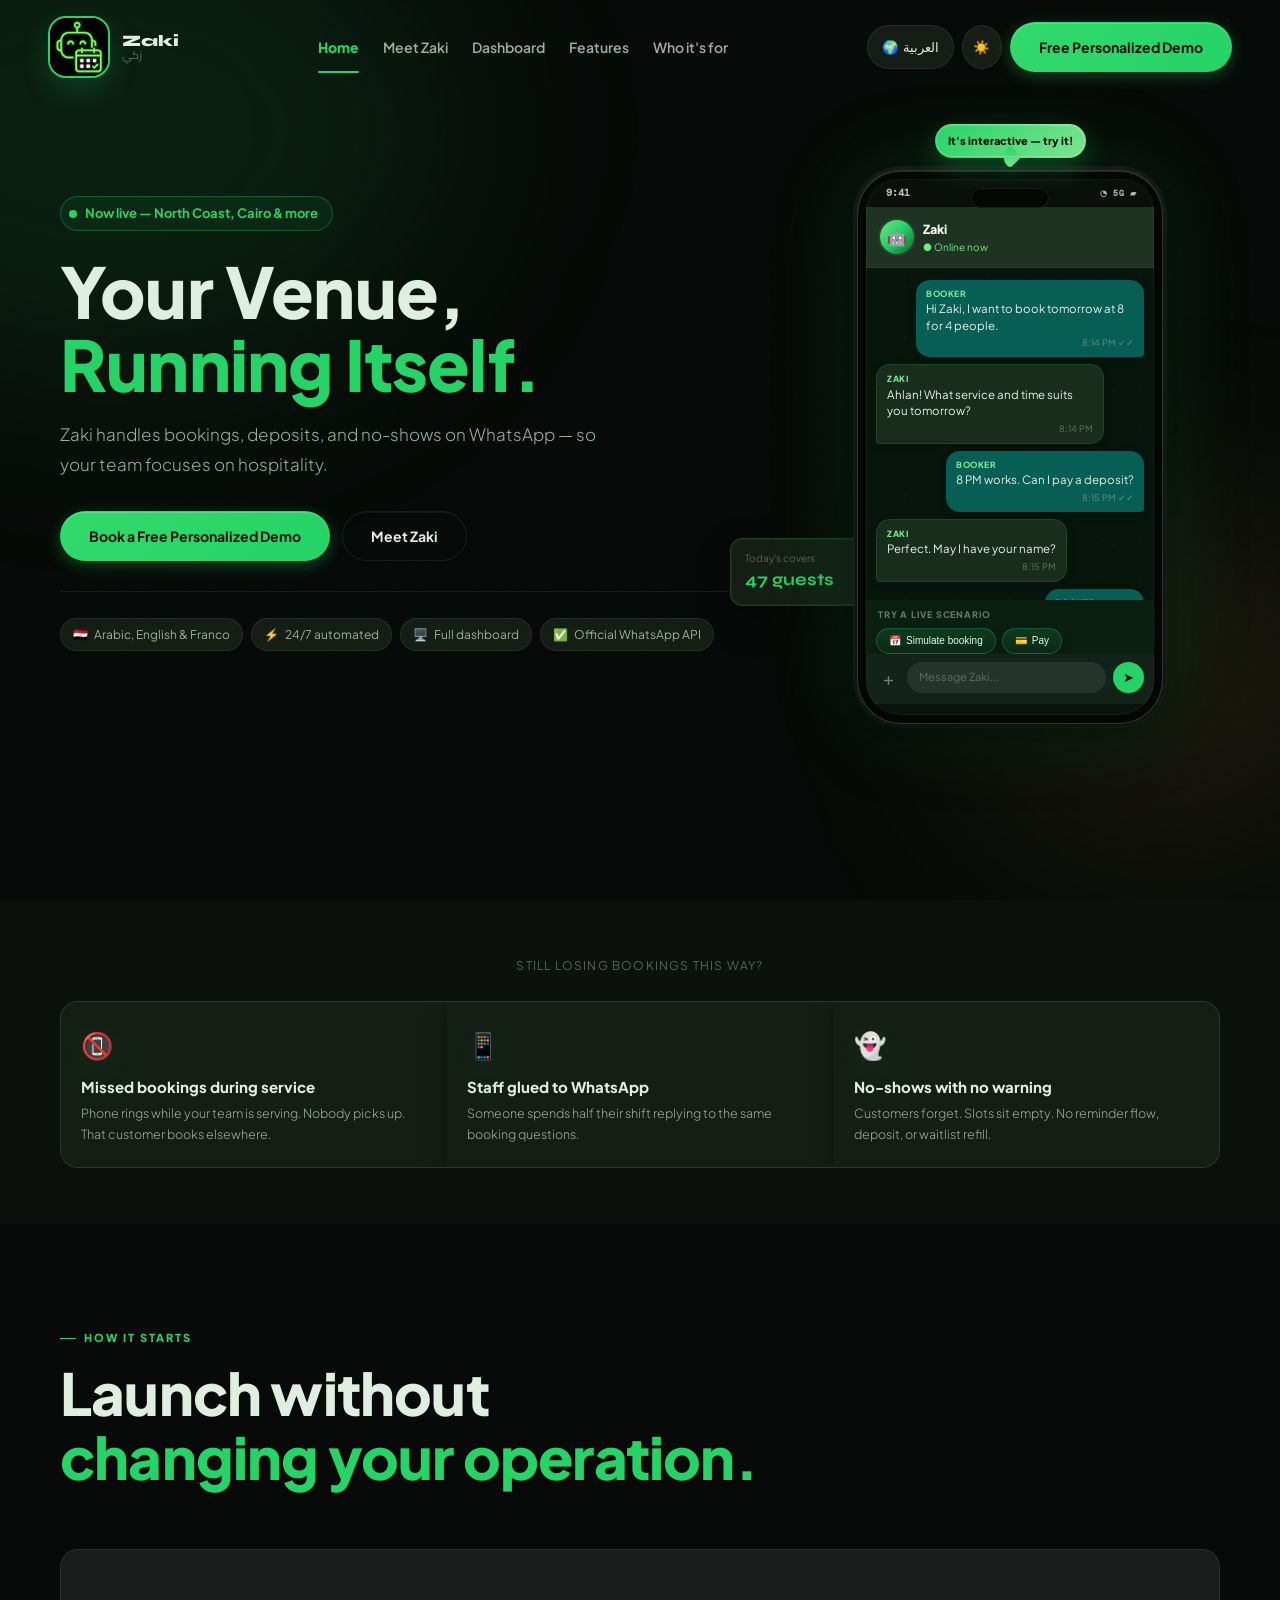
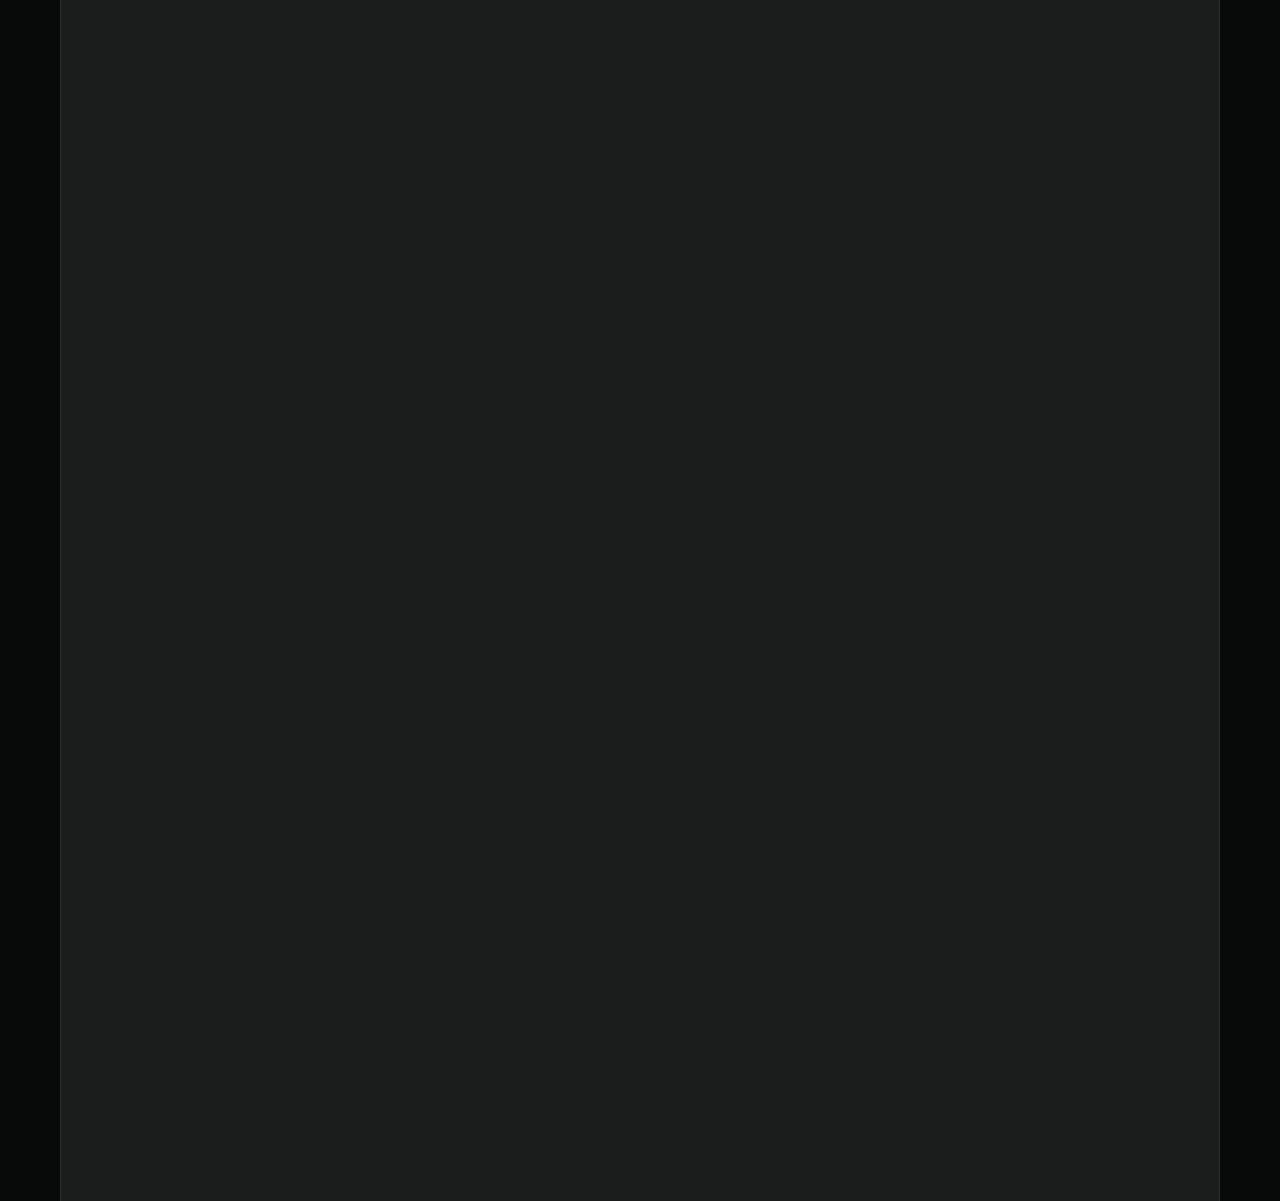
==== index.html @ bbc1b4ba "Rebrand the website to Zaki (zaki-solutions.com) Same page as the app repo's index.html: Zaki brandi" ====
<!DOCTYPE html>
<html lang="en" dir="ltr">
<head>
  <meta charset="UTF-8">
  <meta name="viewport" content="width=device-width, initial-scale=1.0">
  <title>Zaki</title>
  <meta name="description" content="Meet Zaki, the AI assistant that runs bookings, appointments, orders, payments, reminders, receipts, and business operations on WhatsApp with a full dashboard.">
  <link rel="preconnect" href="https://fonts.googleapis.com">
  <link rel="preconnect" href="https://fonts.gstatic.com" crossorigin>
  <link href="https://fonts.googleapis.com/css2?family=Syne:wght@600;700;800&family=Plus+Jakarta+Sans:wght@300;400;500;600;700&family=DM+Mono:wght@400;500&family=Cairo:wght@400;600;700;800&display=swap" rel="stylesheet">
  <style>
    :root{--bg:#070a08;--bg2:#0c110d;--bg3:#111a12;--su:#141e15;--su2:#1b2a1c;--g:#25d366;--gf:rgba(37,211,102,.08);--ggl:rgba(37,211,102,.18);--gold:#e8b84b;--goldf:rgba(232,184,75,.12);--t:#deeee0;--t2:#9baf9e;--t3:#526856;--b:rgba(37,211,102,.18);--b2:rgba(255,255,255,.08);--sh:0 4px 16px rgba(0,0,0,.18),0 20px 60px rgba(0,0,0,.44);--sh-sm:0 2px 8px rgba(0,0,0,.14),0 8px 24px rgba(0,0,0,.24);--sh-hover:0 8px 28px rgba(0,0,0,.24),0 32px 80px rgba(0,0,0,.52);--ease:.2s cubic-bezier(.25,.46,.45,.94);--spring:.25s cubic-bezier(.34,1.56,.64,1)}
    :root.light{--bg:#f5f8f5;--bg2:#edf3ee;--bg3:#e5ede6;--su:#fff;--su2:#f1f6f2;--g:#159447;--gf:rgba(21,148,71,.08);--ggl:rgba(21,148,71,.16);--gold:#bc8d18;--goldf:rgba(188,141,24,.1);--t:#0e1b10;--t2:#3d5641;--t3:#78927c;--b:rgba(21,148,71,.18);--b2:rgba(0,0,0,.08);--sh:0 4px 12px rgba(0,0,0,.06),0 16px 44px rgba(0,0,0,.1);--sh-sm:0 2px 6px rgba(0,0,0,.05),0 6px 16px rgba(0,0,0,.08);--sh-hover:0 8px 24px rgba(0,0,0,.1),0 24px 60px rgba(0,0,0,.14);--ease:.2s cubic-bezier(.25,.46,.45,.94);--spring:.25s cubic-bezier(.34,1.56,.64,1)}
    *{box-sizing:border-box;margin:0;padding:0}
    html{scroll-behavior:smooth}
    body{background:var(--bg);color:var(--t);font-family:"Plus Jakarta Sans",sans-serif;line-height:1.6;overflow-x:hidden;transition:background .25s,color .25s}
    body::after{content:"";position:fixed;inset:0;z-index:-1;pointer-events:none;opacity:.26;background-image:url("data:image/svg+xml,%3Csvg xmlns='http://www.w3.org/2000/svg' width='260' height='260'%3E%3Cfilter id='n'%3E%3CfeTurbulence type='fractalNoise' baseFrequency='.7' numOctaves='4' stitchTiles='stitch'/%3E%3C/filter%3E%3Crect width='100%25' height='100%25' filter='url(%23n)' opacity='.045'/%3E%3C/svg%3E")}
    body.ar{font-family:"Cairo",sans-serif}
    body.ar .syne,body.ar h1,body.ar h2,body.ar h3{font-family:"Cairo",sans-serif;letter-spacing:0}
    a{color:inherit}.syne{font-family:"Syne",sans-serif}.mono{font-family:"DM Mono",monospace}:focus-visible{outline:2px solid var(--g);outline-offset:3px}:focus:not(:focus-visible){outline:none}
    #nav{position:fixed;inset:0 0 auto 0;z-index:20;display:flex;align-items:center;justify-content:space-between;gap:20px;padding:16px 48px;transition:.25s}
    #nav.stuck{background:rgba(7,10,8,.93);border-bottom:1px solid var(--b2);backdrop-filter:blur(24px);box-shadow:0 2px 20px rgba(0,0,0,.3)}:root.light #nav.stuck{background:rgba(245,248,245,.96);box-shadow:0 2px 16px rgba(0,0,0,.07)}
    .logo{display:flex;align-items:center;gap:12px;text-decoration:none}.logo-box{width:62px;height:62px;border-radius:18px;border:2px solid var(--g);background:#06130a;display:grid;place-items:center;overflow:hidden;box-shadow:0 0 0 1px rgba(255,255,255,.08) inset,0 10px 28px rgba(37,211,102,.18)}:root.light .logo-box{background:#eaffef;box-shadow:0 0 0 1px rgba(255,255,255,.75) inset,0 8px 24px rgba(21,148,71,.16)}.mark{width:36px;height:36px;border-radius:10px;background:#06130a;border:2px solid var(--g);color:#fff;display:grid;place-items:center;font-size:20px;line-height:1;box-shadow:0 0 22px var(--ggl),inset 0 0 0 1px rgba(255,255,255,.08)}.brand{font-family:"Syne",sans-serif;font-weight:800;line-height:1.1}.brand span{color:var(--g)}.brand-ar{font:600 11px/1.2 "Cairo",sans-serif;color:var(--t3)}
    .navlinks{display:flex;gap:24px}.navlinks a{font-size:14px;font-weight:600;color:var(--t2);text-decoration:none;transition:color .18s;position:relative}.navlinks a::after{content:"";position:absolute;bottom:-4px;left:0;right:0;height:1.5px;border-radius:1px;background:var(--g);opacity:0;transition:opacity .18s}.navlinks a:hover{color:var(--g)}.navlinks a.active{color:var(--g);font-weight:700}.navlinks a.active::after{opacity:1}
    .nav-actions{display:flex;align-items:center;gap:8px}.icon-btn,.lang-btn{height:40px;border:1px solid var(--b2);background:var(--su);color:var(--t);cursor:pointer;font:600 13px inherit;transition:border-color .18s,color .18s,background .18s}.icon-btn{width:40px;border-radius:50%;display:grid;place-items:center}.lang-btn{border-radius:999px;padding:0 14px}.icon-btn:hover,.lang-btn:hover{border-color:var(--g);color:var(--g);background:var(--gf)}
    .btn{display:inline-flex;align-items:center;justify-content:center;gap:8px;min-height:44px;padding:0 22px;border-radius:999px;border:1px solid transparent;text-decoration:none;font-weight:700;font-size:14px;transition:filter .2s,transform .2s,box-shadow .2s,border-color .2s,color .2s,background .2s;cursor:pointer}.btn-g{background:linear-gradient(135deg,#32d96b,var(--g));color:#041006;box-shadow:0 2px 12px rgba(37,211,102,.2)}.btn-g:hover{filter:brightness(1.09);transform:translateY(-3px);box-shadow:0 14px 44px rgba(37,211,102,.44)}.btn-g:active{transform:translateY(0) scale(.98);box-shadow:0 2px 8px rgba(37,211,102,.16);filter:brightness(.97)}.btn-o{border-color:var(--b2);color:var(--t);background:transparent}.btn-o:hover{border-color:rgba(37,211,102,.45);color:var(--g);background:rgba(37,211,102,.07)}.btn-o:active{transform:translateY(0)}
    section,#problem{position:relative;padding:96px 48px}.inner{max-width:1160px;margin:0 auto}.tag{display:inline-flex;align-items:center;gap:8px;color:var(--g);font-size:11px;font-weight:900;letter-spacing:2px;text-transform:uppercase;margin-bottom:14px}.tag::before{content:"";width:16px;height:1px;background:var(--g)}body.ar .tag{flex-direction:row-reverse}.sec-title{font-family:"Syne",sans-serif;font-size:clamp(28px,4vw,52px);line-height:1.05;letter-spacing:-1.8px;font-weight:800;margin-bottom:12px}.sec-title span,.green{color:var(--g)}.sec-sub{max-width:590px;color:var(--t2);font-size:17px;font-weight:300;line-height:1.82}.sec-head{margin-bottom:60px}
    #hero{min-height:100vh;display:flex;align-items:center;padding-top:124px;overflow:hidden}.glow{position:absolute;border-radius:50%;filter:blur(105px);pointer-events:none}.g1{width:680px;height:500px;left:-230px;top:-120px;background:rgba(37,211,102,.11)}.g2{width:420px;height:380px;right:-100px;bottom:30px;background:rgba(232,184,75,.08)}
    .hero-grid{position:relative;z-index:1;display:grid;grid-template-columns:minmax(0,1fr) 420px;gap:68px;align-items:center}.badge{display:inline-flex;align-items:center;gap:8px;padding:6px 14px 6px 8px;border-radius:999px;border:1px solid rgba(37,211,102,.28);background:rgba(37,211,102,.07);color:var(--g);font-size:13px;font-weight:700;margin-bottom:24px;box-shadow:0 0 0 1px rgba(37,211,102,.05) inset}.dot{width:8px;height:8px;border-radius:50%;background:var(--g);animation:pulse 2s infinite}@keyframes pulse{50%{opacity:.4;transform:scale(.75)}}.hero-title{font-family:"Syne",sans-serif;font-size:clamp(42px,6vw,76px);font-weight:800;line-height:1.01;letter-spacing:-2.8px;margin-bottom:18px}.hero-copy{max-width:560px;color:var(--t2);font-size:17px;font-weight:300;line-height:1.78;margin-bottom:32px}.hero-ctas,.pills{display:flex;gap:12px;flex-wrap:wrap}.pills{margin-top:30px;padding-top:26px;border-top:1px solid var(--b2);gap:8px}.pill{display:inline-flex;align-items:center;gap:6px;border:1px solid var(--b2);background:var(--su);border-radius:999px;padding:6px 12px;color:var(--t2);font-size:12px;white-space:nowrap;transition:border-color .18s,color .18s}.pill:hover{border-color:rgba(37,211,102,.32);color:var(--t)}
    .phone-wrap{position:relative;display:flex;justify-content:center;width:fit-content;margin:0 auto}.phone{position:relative;z-index:2;width:306px;background:#050705;border:1px solid rgba(255,255,255,.18);border-radius:44px;box-shadow:var(--sh),0 0 0 3px #182019,0 0 0 4px rgba(255,255,255,.05),inset 0 1px 0 rgba(255,255,255,.12),0 0 90px rgba(37,211,102,.18);overflow:hidden;padding:8px}.phone::before{content:"";position:absolute;inset:8px;border-radius:36px;box-shadow:inset 0 0 0 1px rgba(255,255,255,.04);pointer-events:none;z-index:4}.phone-bar{height:28px;background:#0a0f0b;display:flex;align-items:center;justify-content:space-between;padding:0 18px 0 20px;color:rgba(255,255,255,.72);font:800 10px "DM Mono",monospace;border-radius:34px 34px 0 0}.phone-bar::before{content:"9:41"}.phone-bar::after{content:"◔ 5G ▰";font-size:8px;letter-spacing:.5px}.phone-pill{position:absolute;top:17px;left:50%;transform:translateX(-50%);width:78px;height:20px;border-radius:999px;background:#050705;box-shadow:inset 0 0 0 1px rgba(255,255,255,.08);z-index:5}.wa{min-height:508px;background:#07150d;display:flex;flex-direction:column;border-radius:0 0 34px 34px;overflow:hidden}.wa-head{background:#1f3323;padding:12px 14px;display:flex;gap:9px;align-items:center;border-bottom:1px solid rgba(255,255,255,.05)}.avatar{width:34px;height:34px;border-radius:50%;display:grid;place-items:center;background:linear-gradient(135deg,#76e189,var(--g) 45%,#116830);box-shadow:0 0 0 2px rgba(255,255,255,.06)}.wa-name{font-size:12.5px;font-weight:800;color:#f2fff4}.wa-status{font-size:10px;color:#75e68d}.wa-body{flex:1;padding:12px 10px;display:flex;flex-direction:column;gap:7px;background-color:#07150d;background-image:radial-gradient(circle at 20% 15%,rgba(37,211,102,.045) 0 1px,transparent 1px),radial-gradient(circle at 75% 35%,rgba(255,255,255,.03) 0 1px,transparent 1px);background-size:38px 38px,52px 52px}.msg{max-width:85%;padding:8px 10px;border-radius:14px;font-size:11.5px;line-height:1.45;color:#e8f1e9;opacity:0;animation:msg .35s ease forwards;box-shadow:0 2px 8px rgba(0,0,0,.12)}.msg:nth-child(1){animation-delay:.25s}.msg:nth-child(2){animation-delay:.85s}.msg:nth-child(3){animation-delay:1.4s}.msg:nth-child(4){animation-delay:2s}.msg:nth-child(5){animation-delay:2.65s}@keyframes msg{to{opacity:1;transform:translateY(0)}from{opacity:0;transform:translateY(6px)}}.in{align-self:flex-start;background:#1d2e20;border-bottom-left-radius:4px}.out{align-self:flex-end;background:#075e54;border-bottom-right-radius:4px}.zaki{align-self:flex-start;background:#182d1b;border:1px solid rgba(37,211,102,.16);border-bottom-left-radius:4px}.label{font-size:8.5px;color:#75e68d;font-weight:900;text-transform:uppercase;letter-spacing:.5px;margin-bottom:1px}.time{font-size:9px;color:rgba(255,255,255,.34);text-align:right;margin-top:2px}.mini-btns{display:flex;gap:5px;margin-top:6px}.mini-btn{font-size:9.5px;color:#8df2a0;border:1px solid rgba(37,211,102,.36);background:rgba(37,211,102,.13);padding:3px 8px;border-radius:99px}.wa-input{display:flex;gap:7px;align-items:flex-end;background:#122419;padding:8px 10px 11px}.wa-input::before{content:"+";width:24px;height:30px;display:grid;place-items:center;color:rgba(255,255,255,.42);font-size:18px}.field{flex:1;background:rgba(255,255,255,.075);border-radius:18px;padding:8px 12px;font-size:11px;color:rgba(255,255,255,.28)}.send{width:31px;height:31px;border-radius:50%;background:var(--g);color:#07120a;display:grid;place-items:center;font-size:13px}.float{position:absolute;left:-60px;bottom:118px;background:var(--su);border:1px solid var(--b);border-radius:12px;padding:11px 54px 11px 14px;box-shadow:var(--sh);opacity:0;animation:pop .35s 4.1s forwards;z-index:1;pointer-events:none;min-width:154px}.float small{display:block;color:var(--t3);font-size:10px}.float strong{font-family:"Syne",sans-serif;color:var(--g);font-size:17px;white-space:nowrap}@keyframes pop{to{opacity:1;transform:scale(1)}from{opacity:0;transform:scale(.75)}}
    #problem{background:var(--bg2);padding-top:84px;padding-bottom:84px}.eyebrow{text-align:center;margin-bottom:26px;color:var(--t3);font-size:12px;letter-spacing:1.2px;text-transform:uppercase}.grid-4,.grid-3{display:grid;gap:1px;background:var(--b2);border:1px solid var(--b2);border-radius:18px;overflow:hidden}.grid-4{grid-template-columns:repeat(4,1fr)}.grid-3{grid-template-columns:repeat(3,1fr)}.ico{font-size:26px;margin-bottom:12px}.tile h3,.card h3,.point h3{font-family:"Syne",sans-serif;font-size:15px;font-weight:800;line-height:1.25;margin-bottom:7px;letter-spacing:-.3px}.tile p,.card p,.point p{color:var(--t2);font-size:12.5px;line-height:1.65;font-weight:300}.tile{background:var(--su);padding:28px 22px;transition:background .2s,box-shadow .2s}.tile:hover{background:var(--su2);box-shadow:inset 0 0 0 1px rgba(37,211,102,.1)}
    .two{display:grid;grid-template-columns:1fr 1fr;gap:70px;align-items:center}.panel{background:var(--su);border:1px solid var(--b2);border-radius:20px;box-shadow:var(--sh);overflow:hidden}.panel-head{display:flex;align-items:center;gap:12px;padding:14px 18px;background:var(--su2);border-bottom:1px solid var(--b2)}.panel-body{padding:18px;display:flex;flex-direction:column;gap:9px}.feature-row,.point{display:flex;align-items:flex-start;gap:12px}.feature-row{padding:12px 13px;background:var(--bg2);border:1px solid var(--b2);border-radius:10px;transition:background var(--ease),border-color var(--ease),box-shadow var(--ease)}.feature-row:hover{background:var(--bg3);border-color:rgba(37,211,102,.28);box-shadow:inset 3px 0 0 var(--g)}.feature-row strong{display:block;font-size:13px}.feature-row span{display:block;color:var(--t2);font-size:11.5px;line-height:1.5}.points{display:flex;flex-direction:column;gap:14px;margin-top:28px}.point-icon{width:38px;height:38px;border-radius:10px;background:var(--gf);border:1px solid var(--b);display:grid;place-items:center;flex:0 0 auto;transition:transform var(--spring),box-shadow var(--ease)}
    #operator,#features,#for,#cta{background:var(--bg2)}.op-layout,.dash-layout,.roi-layout{display:grid;grid-template-columns:1fr 1fr;gap:64px;align-items:start}.terminal{background:#040705;border:1px solid var(--b);border-radius:16px;overflow:hidden;box-shadow:var(--sh);font-family:"DM Mono",monospace}.term-bar{display:flex;gap:7px;align-items:center;padding:11px 14px;background:#0a110b;border-bottom:1px solid rgba(37,211,102,.12)}.td{width:9px;height:9px;border-radius:50%}.r{background:#ff5f56}.y{background:#ffbd2e}.gr{background:#27c93f}.term-title{font-size:10px;color:rgba(37,211,102,.48)}.term-body{padding:18px;display:flex;flex-direction:column;gap:11px}.prompt{font-size:10px;color:rgba(37,211,102,.45);margin-bottom:3px}.cmd{font-size:12px;color:var(--g);margin-bottom:5px}.cmd::before{content:"> ";opacity:.6}.outbox{background:rgba(37,211,102,.045);border-left:2px solid rgba(37,211,102,.28);border-radius:6px;padding:8px 11px;color:rgba(222,238,224,.72);font-size:11px;line-height:1.75}.gold{color:var(--gold)}
    .cards{display:grid;gap:12px}.card{background:var(--su);border:1px solid var(--b2);border-radius:14px;padding:22px;position:relative;overflow:hidden;transition:transform var(--ease),border-color var(--ease),box-shadow var(--ease)}.card:hover{transform:translateY(-5px);border-color:rgba(37,211,102,.34);box-shadow:0 6px 20px rgba(0,0,0,.18),0 24px 64px rgba(0,0,0,.32),0 0 0 1px rgba(37,211,102,.08)}.card .ico{font-size:23px}.tabs{display:flex;gap:4px;width:fit-content;padding:4px;margin-bottom:36px;background:var(--su);border:1px solid var(--b2);border-radius:999px}.tab{border:0;background:transparent;color:var(--t2);font:700 13px inherit;border-radius:999px;padding:9px 18px;cursor:pointer}.tab.active{background:var(--g);color:#061006;box-shadow:0 2px 12px rgba(37,211,102,.3)}.tab-panel{display:none}.tab-panel.active{display:block}.feature-grid{display:grid;grid-template-columns:repeat(3,1fr);gap:12px}
    .dash-preview{background:var(--su);border:1px solid var(--b2);border-radius:20px;box-shadow:var(--sh),0 0 0 1px rgba(37,211,102,.05);overflow:hidden}.dash-top{display:flex;align-items:center;justify-content:space-between;gap:14px;background:var(--su2);padding:14px 18px;border-bottom:1px solid var(--b2)}.dash-logo{font-family:"Syne",sans-serif;font-weight:800;color:var(--g);font-size:13px}.venue{font-size:12px;color:var(--t3)}.role{padding:3px 10px;border-radius:999px;background:var(--gf);border:1px solid var(--b);font-size:10px;color:var(--g);font-weight:800}.stats{display:grid;grid-template-columns:1fr 1fr;gap:1px;background:var(--b2)}.stat,.booking,.dash-foot{background:var(--su);padding:16px}.stat small{color:var(--t3);font-size:10px;font-weight:800;letter-spacing:.6px}.stat strong{display:block;font-family:"Syne",sans-serif;font-size:24px;line-height:1.2}.booking{display:flex;align-items:center;gap:10px;border-top:1px solid var(--b2);font-size:11px;color:var(--t2)}.time-cell{font-family:"DM Mono",monospace;color:var(--g);min-width:46px}.booking strong{color:var(--t);flex:1}.status{font-size:9.5px;font-weight:800;border-radius:999px;padding:2px 7px;color:var(--g);background:rgba(37,211,102,.12)}.dash-foot{display:flex;gap:8px;flex-wrap:wrap;border-top:1px solid var(--b2)}.dash-chip{padding:4px 10px;border-radius:999px;background:var(--bg2);border:1px solid var(--b2);font-size:10.5px;color:var(--t3)}
    .roi-card{background:var(--su);border:1px solid var(--b);border-radius:20px;overflow:hidden;box-shadow:0 0 80px rgba(37,211,102,.1),var(--sh-sm)}.roi-head{padding:24px 26px 18px;background:linear-gradient(135deg,var(--gf),rgba(232,184,75,.06));border-bottom:1px solid var(--b)}.roi-head small{display:block;color:var(--g);font-size:10px;font-weight:800;letter-spacing:1.4px;text-transform:uppercase}.roi-head h3{font-family:"Syne",sans-serif;font-size:22px}.roi-body{padding:20px 26px;display:flex;flex-direction:column;gap:10px}.roi-row{display:flex;align-items:center;gap:12px;background:var(--bg2);border:1px solid var(--b2);border-radius:10px;padding:11px 14px;transition:background var(--ease),border-color var(--ease),box-shadow var(--ease)}.roi-row:hover{background:var(--bg3);border-color:rgba(37,211,102,.28);box-shadow:inset 3px 0 0 var(--g)}.roi-row span:nth-child(2){flex:1;color:var(--t2);font-size:12.5px}.metric{font-family:"Syne",sans-serif;font-size:12px;font-weight:800;color:var(--g);background:rgba(37,211,102,.12);border-radius:999px;padding:3px 10px}.roi-foot{border-top:1px solid var(--b2);padding:18px 26px;font-family:"Syne",sans-serif;font-weight:800;font-size:18px;line-height:1.35}.steps{display:grid;grid-template-columns:repeat(3,1fr);gap:1px;background:var(--b2);border:1px solid var(--b2);border-radius:18px;overflow:hidden}.step{position:relative;background:var(--su);padding:38px 32px;transition:background var(--ease)}.step:hover{background:var(--su2)}.step small{font-family:"DM Mono",monospace;color:var(--g);font-size:13px;font-weight:700;letter-spacing:.5px}.step-icon{width:52px;height:52px;border-radius:14px;background:var(--gf);border:1px solid var(--b);display:grid;place-items:center;font-size:24px;margin:18px 0;box-shadow:0 0 0 1px rgba(37,211,102,.07),0 4px 18px rgba(37,211,102,.11);transition:transform var(--spring)}.step h3{font-family:"Syne",sans-serif;margin-bottom:8px}.step p{color:var(--t2);font-size:13px}.cta-box{max-width:660px;margin:auto;text-align:center;background:var(--su);border:1px solid rgba(37,211,102,.22);border-radius:24px;padding:60px 48px;position:relative;overflow:hidden;box-shadow:0 0 100px rgba(37,211,102,.09),var(--sh-sm)}.cta-box::before{content:"";position:absolute;top:0;left:25%;right:25%;height:1px;background:linear-gradient(90deg,transparent,var(--g),transparent)}.cta-box::after{content:"";position:absolute;inset:0;background:radial-gradient(circle at 50% 0,rgba(37,211,102,.06),transparent 65%);pointer-events:none}.cta-box h2{font-family:"Syne",sans-serif;font-size:clamp(28px,4vw,40px);line-height:1.08;margin-bottom:12px}.cta-box p{color:var(--t2);margin-bottom:26px}.note{margin-top:18px;font-size:12px;color:var(--t3)}.note a{color:var(--g);text-decoration:none}
    #privacy{padding-top:70px;padding-bottom:70px}.privacy{max-width:760px;margin:auto}.privacy h2{font-family:"Syne",sans-serif;font-size:24px;margin-bottom:16px}.privacy h3{font-family:"Syne",sans-serif;font-size:14px;margin:20px 0 6px}.privacy p{font-size:13px;color:var(--t2);line-height:1.8;margin-bottom:8px}footer{background:var(--bg2);border-top:1px solid var(--b2);padding:40px 48px}.foot{max-width:1160px;margin:auto;display:flex;justify-content:space-between;align-items:center;gap:20px;flex-wrap:wrap}.foot-brand{font-family:"Syne",sans-serif;font-weight:800}.foot-brand span{color:var(--g)}.copy{font-size:12px;color:var(--t3)}.foot-links{display:flex;gap:18px;flex-wrap:wrap}.foot-links a{font-size:13px;color:var(--t3);text-decoration:none}.foot-links a:hover{color:var(--g)}.foot-links a.ig:hover{color:#e1306c}
    .reveal{opacity:0;transform:translateY(20px);transition:opacity .7s cubic-bezier(.22,1,.36,1),transform .7s cubic-bezier(.22,1,.36,1)}.reveal.visible{opacity:1;transform:translateY(0)}
    @media(max-width:1024px){.hero-grid,.two,.op-layout,.dash-layout,.roi-layout{grid-template-columns:1fr}.hero-grid{gap:42px}.phone-wrap{display:flex;justify-content:center;order:2}.phone{width:min(300px,calc(100vw - 48px))}.float{display:none}.grid-4{grid-template-columns:1fr 1fr}.feature-grid{grid-template-columns:1fr 1fr}.navlinks{display:none}}
    @media(max-width:760px){#nav{padding:12px 18px}.brand{font-size:14px}.nav-actions .btn{display:none}section,#problem,#hero,#cta,#privacy,footer{padding-left:20px;padding-right:20px}.hero-title{letter-spacing:-1.4px}.sec-title{letter-spacing:-1px}.grid-4,.grid-3,.feature-grid,.steps{grid-template-columns:1fr}.tabs{width:100%;border-radius:14px;flex-wrap:wrap}.tab{flex:1;padding:9px 10px;font-size:12px}.cta-box{padding:34px 22px}.foot{align-items:flex-start}.booking{display:grid;grid-template-columns:56px 1fr;align-items:start}.booking .status{width:max-content}.stats{grid-template-columns:1fr}.pills{gap:6px}.pill{font-size:11px;padding:5px 10px}}
    @media(max-width:430px){.hero-ctas .btn,.cta-box .btn{width:100%}.nav-actions{gap:6px}.lang-btn{padding:0 10px}.hero-title{font-size:38px}.sec-title{font-size:30px}.tile,.card,.step{padding:24px 18px}}
    body:not(.ar) .hero-title,body:not(.ar) .sec-title,body:not(.ar) .cta-box h2{font-family:"Plus Jakarta Sans",sans-serif;letter-spacing:-.8px;font-weight:800}
    body:not(.ar) .tile h3,body:not(.ar) .card h3,body:not(.ar) .point h3,body:not(.ar) .step h3,body:not(.ar) .roi-head h3{font-family:"Plus Jakarta Sans",sans-serif;letter-spacing:0;font-weight:750}
    body:not(.ar) .hero-title{font-size:clamp(40px,5.5vw,70px);line-height:1.04}
    body:not(.ar) .sec-title{line-height:1.1}
    #problem .grid-4{grid-template-columns:repeat(5,minmax(0,1fr))}
    @media(max-width:1100px){#problem .grid-4{grid-template-columns:repeat(2,minmax(0,1fr))}#problem .grid-4 .tile:last-child{grid-column:1/-1}}
    @media(max-width:500px){#problem .grid-4{grid-template-columns:1fr}#problem .grid-4 .tile:last-child{grid-column:auto}.wa{min-height:470px}.wa-body{max-height:300px}.phone{width:min(292px,calc(100vw - 32px))}.quick-prompt{padding:5px 8px}}
    @media(max-width:1200px){.float{left:-52px;bottom:118px;padding-right:50px}}
    @media(max-width:1024px){.float{display:none}}
    .wa-body{max-height:332px;overflow-y:auto;scrollbar-width:none}.wa-body::-webkit-scrollbar{display:none}.field[contenteditable]{outline:none;cursor:text;color:#dfe8e1;min-height:28px;max-height:58px;overflow-y:auto;line-height:1.35}.field[contenteditable]:empty::before{content:attr(data-placeholder);color:rgba(255,255,255,.28)}.field[contenteditable]:focus{box-shadow:0 0 0 1px rgba(37,211,102,.35) inset}.send{border:0;cursor:pointer;font-family:inherit}.send:active{transform:scale(.96)}.typing{width:max-content;max-width:70%;padding:8px 12px}.typing span{display:inline-block;width:5px;height:5px;margin:0 2px;border-radius:50%;background:var(--g);animation:typeDot 1s infinite}.typing span:nth-child(2){animation-delay:.15s}.typing span:nth-child(3){animation-delay:.3s}.try-live{position:absolute;left:50%;top:-42px;transform:translateX(-50%);background:linear-gradient(135deg,var(--g),#7ee58f);color:#031006;border-radius:999px;padding:8px 13px;font-size:11px;font-weight:900;box-shadow:0 10px 30px var(--ggl);z-index:3;white-space:nowrap}.try-live::before{content:"";position:absolute;left:50%;bottom:-7px;width:16px;height:16px;background:inherit;border-radius:0 0 4px 12px;transform:translateX(-50%) rotate(45deg);box-shadow:8px 8px 20px rgba(37,211,102,.12);z-index:-1}.try-live::after{content:"";position:absolute;inset:1px;border-radius:999px;border:1px solid rgba(255,255,255,.18);pointer-events:none}.quick-prompts{padding:8px 10px 0;background:#0b1e12}.qp-label{font-size:9px;color:rgba(222,238,224,.42);font-weight:800;text-transform:uppercase;letter-spacing:.8px;margin:0 0 6px 2px}.qp-row{display:flex;gap:6px;overflow-x:auto;scrollbar-width:none}.qp-row::-webkit-scrollbar{display:none}.quick-prompt{border:1px solid rgba(37,211,102,.28);background:linear-gradient(180deg,rgba(37,211,102,.16),rgba(37,211,102,.06));color:#dfffe8;border-radius:999px;padding:6px 10px;font:800 10px inherit;white-space:nowrap;cursor:pointer;box-shadow:0 4px 12px rgba(0,0,0,.18)}.quick-prompt:hover{border-color:rgba(37,211,102,.55);background:rgba(37,211,102,.2);transform:translateY(-1px)}.quick-prompt span{color:var(--g)}.reply-actions{display:flex;gap:5px;flex-wrap:wrap;margin-top:7px}.reply-action{border:1px solid rgba(37,211,102,.34);background:rgba(37,211,102,.12);color:var(--g);border-radius:999px;padding:4px 9px;font:800 9.5px inherit;cursor:pointer}.reply-action:hover{background:rgba(37,211,102,.2)}@keyframes typeDot{0%,80%,100%{opacity:.25;transform:translateY(0)}40%{opacity:1;transform:translateY(-3px)}}
    @media(max-width:1024px){.phone-wrap{padding-top:34px}.try-live{left:50%;right:auto;top:-6px;transform:translateX(-50%);font-size:10.5px;padding:7px 12px}.try-live::before{left:50%;bottom:-7px;width:16px;height:16px;transform:translateX(-50%) rotate(45deg);border-radius:0 0 4px 12px}.try-live::after{inset:1px;border-radius:17px}}
    @media(max-width:500px){.phone-wrap{padding-top:32px}.try-live{top:-5px;font-size:10px;padding:7px 10px}}
    /* Micro-interaction additions */
    .step:hover .step-icon{transform:scale(1.08) rotate(-4deg)}
    .point:hover .point-icon{transform:scale(1.1) rotate(-5deg);box-shadow:0 0 0 1px var(--b),0 4px 16px rgba(37,211,102,.14)}
    .mark{transition:box-shadow var(--ease)}
    .mark:hover{box-shadow:0 0 36px var(--ggl),inset 0 0 0 1px rgba(255,255,255,.14)}
    .navlinks a{transition:color var(--ease)}
    .tab{transition:background var(--ease),color var(--ease),box-shadow var(--ease)}
    /* Hero glow drift */
    @keyframes glow-drift{0%,100%{transform:translate(0,0) scale(1);opacity:1}50%{transform:translate(-16px,12px) scale(1.04);opacity:.8}}
    @keyframes glow-drift-r{0%,100%{transform:translate(0,0) scale(1);opacity:1}50%{transform:translate(12px,-10px) scale(1.06);opacity:.75}}
    .g1{animation:glow-drift 14s ease-in-out infinite}
    .g2{animation:glow-drift-r 18s ease-in-out infinite}
    /* Enhanced tile hover */
    .tile{transition:background var(--ease),box-shadow var(--ease)}
    .tile:hover{background:var(--su2);box-shadow:inset 0 0 0 1px rgba(37,211,102,.14)}
    /* Dashboard preview shadow */
    .dash-preview{box-shadow:var(--sh),0 0 60px rgba(37,211,102,.07)}
    /* Stat readability */
    .stat strong{font-family:"Syne",sans-serif;font-size:26px;font-weight:800;line-height:1.15;letter-spacing:-.5px}
    /* Badge pulse glow */
    .badge{animation:badge-glow 3s ease-in-out infinite}
    @keyframes badge-glow{0%,100%{box-shadow:0 0 0 1px rgba(37,211,102,.05) inset}50%{box-shadow:0 0 0 1px rgba(37,211,102,.12) inset,0 0 16px rgba(37,211,102,.08)}}
    /* Section title subtle refinement */
    .sec-title{margin-bottom:14px}
    /* Better footer */
    footer{padding:44px 48px}
    /* ROI layout breathing room */
    .roi-layout{gap:72px}

    [data-view]{display:none!important}
    [data-view].active{display:block!important}
    .logo-dk{width:61px;height:61px;object-fit:cover;object-position:center;display:block;border-radius:16px;mix-blend-mode:normal}
    .logo-lt{width:61px;height:61px;object-fit:cover;object-position:center;display:none;border-radius:16px;mix-blend-mode:normal}
    .logo-box img{color:transparent;font-size:0;text-indent:-9999px}
    .logo-box::before{content:"";width:58px;height:58px;display:block;border-radius:15px;background:center/cover no-repeat url("[data-uri]")}
    :root.light .logo-box::before{background-image:url("[data-uri]")}
    @media(max-width:760px){.logo-box::before{width:47px;height:47px;border-radius:13px}}
    @media(max-width:430px){.logo-box::before{width:43px;height:43px;border-radius:12px}}
    :root.light .logo-dk{display:none}
    :root.light .logo-lt{display:block}
    .terminal{direction:ltr!important;text-align:left!important}
    .wa,.wa-body,.msg,.wa-input{direction:ltr!important}
    .hero-title{font-size:clamp(44px,7vw,88px);letter-spacing:-0.04em;line-height:1.02}
    .sec-title{font-size:clamp(32px,5vw,58px);letter-spacing:-0.03em;line-height:1.06}
    .step small{font-size:64px;letter-spacing:-0.04em;line-height:.9;display:block}
    .btn{min-height:50px;padding:0 28px}
    .btn-g{box-shadow:0 4px 16px rgba(37,211,102,.3)}
    .btn-g:hover{box-shadow:0 8px 24px rgba(37,211,102,.45);transform:translateY(-1px)}
    .tile{box-shadow:0 2px 8px rgba(0,0,0,.08);transition:background var(--ease),box-shadow var(--ease),transform var(--ease)}
    .tile:hover{box-shadow:0 12px 32px rgba(0,0,0,.16);transform:translateY(-3px)}
    #for .tile:hover{transform:translateY(-4px);box-shadow:0 16px 40px rgba(0,0,0,.14)}
    #problem{padding-top:56px;padding-bottom:56px}
    #problem .tile{padding:22px 20px}
    .feature-row:hover,.feat-row:hover{background:rgba(37,211,102,.05)}
    .feat-expand-btn{display:flex;margin:18px auto 0;align-items:center;justify-content:center;min-height:50px;padding:0 28px;border-radius:999px;border:1px solid var(--b);background:var(--gf);color:var(--g);font:800 14px inherit;cursor:pointer;transition:background var(--ease),transform var(--ease),box-shadow var(--ease)}
    .feat-expand-btn:hover{background:rgba(37,211,102,.12);transform:translateY(-1px);box-shadow:0 8px 24px rgba(37,211,102,.14)}
    .feat-extra{margin-top:34px;animation:featReveal .28s ease both}
    @keyframes featReveal{from{opacity:0;transform:translateY(10px)}to{opacity:1;transform:translateY(0)}}
    .modal-overlay{position:fixed;inset:0;z-index:50;background:rgba(0,0,0,.78);backdrop-filter:blur(8px);display:flex;align-items:center;justify-content:center;padding:20px;opacity:0;pointer-events:none;transition:opacity .22s}
    .modal-overlay.open{opacity:1;pointer-events:all}
    .modal-box{background:var(--bg2);border:1px solid var(--b2);border-radius:20px;max-width:660px;width:100%;max-height:88vh;overflow-y:auto;box-shadow:var(--sh)}
    .modal-head{display:flex;align-items:center;justify-content:space-between;padding:20px 24px 16px;border-bottom:1px solid var(--b2);position:sticky;top:0;background:var(--bg2)}
    .modal-head h2{font-family:"Syne",sans-serif;font-size:18px;font-weight:800}
    .modal-close{width:32px;height:32px;border-radius:50%;border:1px solid var(--b2);background:transparent;color:var(--t2);cursor:pointer;font-size:15px}
    .modal-body{padding:20px 24px 32px}
    .modal-body h3{font-size:13px;font-weight:800;margin:18px 0 6px;color:var(--t)}
    .modal-body p{font-size:13px;color:var(--t2);line-height:1.82;margin-bottom:8px}
    .modal-body a{color:var(--g)}
    .dash-preview{display:flex;flex-direction:column;min-height:560px}
    .dash-foot{margin-top:auto}
    h1,h2,h3{text-wrap:balance}
    p{text-wrap:pretty}
    .card,.tile,.feature-row,.roi-row,.step{will-change:transform}
    .card,.tile,.tab,.quick-prompt,.reply-action,.mini-btn,.feat-expand-btn{cursor:pointer}
    .card:focus-within,.tile:focus-within,.feature-row:focus-within{outline:2px solid rgba(37,211,102,.42);outline-offset:3px}
    .btn:active,.tab:active,.quick-prompt:active,.reply-action:active,.feat-expand-btn:active{transform:translateY(0) scale(.98)}
    .feature-grid,.grid-3,.steps,.cards{content-visibility:auto;contain-intrinsic-size:1px 520px}
    @media(prefers-reduced-motion:reduce){*,*::before,*::after{animation-duration:.001ms!important;animation-iteration-count:1!important;scroll-behavior:auto!important;transition-duration:.001ms!important}}
    @media(max-width:760px){section,#hero,#cta{padding-top:72px;padding-bottom:72px}.sec-head{margin-bottom:38px}.hero-copy,.sec-sub{font-size:16px;line-height:1.68}.step small{font-size:48px}.steps{gap:10px;background:transparent;border:0}.step{border:1px solid var(--b2);border-radius:14px}.modal-box{border-radius:16px}.modal-head{padding:16px 18px 12px}.modal-body{padding:16px 18px 24px}}
    @media(max-width:760px){#nav{gap:8px;padding:10px 14px}.logo{gap:8px;min-width:0}.logo-box{width:50px;height:50px;border-radius:15px;box-shadow:0 0 0 1px rgba(255,255,255,.08) inset,0 8px 20px rgba(37,211,102,.16)}.logo-dk,.logo-lt{width:49px;height:49px;border-radius:14px}.brand{font-size:13px;white-space:nowrap}.brand-ar{display:none}.nav-actions{gap:6px;flex:0 0 auto}.icon-btn,.lang-btn{height:44px}.icon-btn{width:44px}.lang-btn{width:44px;padding:0;font-size:0}.lang-btn span{display:none}.hero-grid{gap:30px;max-width:100%}.badge{font-size:11px;max-width:100%;white-space:normal;line-height:1.35}.hero-title{font-size:clamp(38px,12vw,58px);line-height:1.03;margin-bottom:14px}.hero-copy{margin-bottom:24px;max-width:100%;overflow-wrap:break-word}.hero-ctas{gap:10px;width:100%}.hero-ctas .btn{width:100%;max-width:100%}.pills{margin-top:22px;padding-top:20px;max-width:100%;overflow:hidden}.pill{white-space:normal;line-height:1.25}.phone-wrap{padding-top:28px;max-width:100%;overflow:hidden}.phone{width:min(318px,calc(100vw - 40px));border-radius:38px}.wa{min-height:500px}.wa-body{max-height:312px}.msg{font-size:11px;max-width:88%}.quick-prompt{min-height:34px;padding:7px 10px}.send{width:34px;height:34px}.field{min-height:34px;font-size:12px}.grid-3,.feature-grid,.steps{gap:10px;background:transparent;border:0}.tile,.card,.step{border:1px solid var(--b2);border-radius:14px}.feature-grid,.grid-3,.steps,.cards{contain-intrinsic-size:1px 760px}.dash-preview{min-height:620px;border-radius:16px}.dash-top{padding:13px 14px}.stat,.booking,.dash-foot{padding:14px}.dash-foot{gap:7px;align-content:flex-end}.dash-chip{font-size:10px;padding:5px 9px}.booking{gap:8px}.time-cell{min-width:52px}.modal-overlay{padding:12px}.modal-box{max-height:84vh}.foot{gap:16px}.foot-links{gap:12px}.foot-links a{min-height:34px;display:inline-flex;align-items:center}}
    @media(max-width:430px){#nav{padding:9px 12px}.logo-box{width:46px;height:46px;border-radius:14px}.logo-dk,.logo-lt{width:45px;height:45px;border-radius:13px}.brand{font-size:12px}.brand-ar{display:none}.lang-btn span{display:none}.lang-btn{width:44px;padding:0}.hero-title{font-size:36px}.phone{width:min(306px,calc(100vw - 24px))}.wa{min-height:480px}.dash-preview{min-height:640px}.dash-foot{padding-bottom:18px}.tabs{gap:6px}.tab{min-height:42px}}
    .logo-box{display:grid!important;place-items:center!important}
    .logo-box img{width:58px!important;height:58px!important;object-fit:cover!important;object-position:center!important;display:block;margin:auto;border-radius:15px}
    :root.light .logo-dk{display:none!important}
    :root.light .logo-lt{display:block!important}
    :root:not(.light) .logo-dk{display:block!important}
    :root:not(.light) .logo-lt{display:none!important}
    .phone-wrap{display:flex!important;flex-direction:column!important;align-items:center!important;justify-content:center!important;width:fit-content!important;margin:0 auto!important;overflow:visible!important}
    .try-live{position:relative!important;left:auto!important;right:auto!important;top:auto!important;transform:none!important;order:0;margin:0 auto 12px!important;align-self:center!important}
    .try-live::before{left:50%!important;right:auto!important;bottom:-7px!important;transform:translateX(-50%) rotate(45deg)!important}
    .float{left:-127px!important;right:auto!important;bottom:118px!important;z-index:1!important}
    @media(max-width:760px){.logo-box img{width:47px!important;height:47px!important;border-radius:13px}.try-live{margin-bottom:10px!important}}
    @media(max-width:430px){.logo-box img{width:43px!important;height:43px!important;border-radius:12px}}
    /* Skill polish: hierarchy, state clarity, touch, and motion */
    ::selection{background:rgba(37,211,102,.34);color:var(--t)}
    html{scroll-behavior:smooth}
    body{font-kerning:normal;text-rendering:optimizeLegibility}
    .hero-title{max-width:11ch;text-wrap:balance}
    .hero-copy,.sec-sub,.cta-box p{text-wrap:pretty}
    .sec-head{max-width:760px}
    .navlinks a,.foot-links a{position:relative;min-height:44px;display:inline-flex;align-items:center}
    .navlinks a:focus-visible,.foot-links a:focus-visible,.btn:focus-visible,.tab:focus-visible,.icon-btn:focus-visible,.lang-btn:focus-visible,.quick-prompt:focus-visible,.mini-btn:focus-visible,.reply-action:focus-visible,.feat-expand-btn:focus-visible,.modal-close:focus-visible{outline:2px solid var(--g);outline-offset:4px}
    .navlinks a.active{color:var(--g);font-weight:800}
    .navlinks a.active::after{height:2px;opacity:1}
    .btn{min-height:50px;padding-inline:28px;box-shadow:0 1px 0 rgba(255,255,255,.05) inset}
    .icon-btn,.lang-btn{min-height:44px}
    .btn-g{box-shadow:0 4px 16px rgba(37,211,102,.30),0 1px 0 rgba(255,255,255,.18) inset}
    .btn-g:hover{transform:translateY(-2px);box-shadow:0 10px 28px rgba(37,211,102,.42),0 1px 0 rgba(255,255,255,.2) inset}
    .tile,.card,.step,.panel,.roi-card,.dash-preview,.cta-box{box-shadow:0 2px 8px rgba(0,0,0,.08),var(--sh-sm)}
    .tile{transition:transform var(--ease),background var(--ease),box-shadow var(--ease),border-color var(--ease)}
    .tile:hover{transform:translateY(-3px);box-shadow:0 12px 32px rgba(0,0,0,.16),0 0 0 1px rgba(37,211,102,.1) inset}
    .feature-row:hover,.roi-row:hover{background:rgba(37,211,102,.05)}
    .card .ico,.tile .ico,.step-icon{filter:drop-shadow(0 8px 18px rgba(37,211,102,.12))}
    .dash-preview{min-height:560px}
    .booking:hover{background:var(--su2)}
    .dash-chip,.pill,.status,.role,.badge{backdrop-filter:blur(8px)}
    .try-live{letter-spacing:0;box-shadow:0 10px 28px rgba(37,211,102,.28),0 1px 0 rgba(255,255,255,.24) inset}
    .float{box-shadow:0 14px 38px rgba(0,0,0,.22),0 0 0 1px rgba(37,211,102,.08) inset}
    .feat-expand-btn{min-height:50px;margin:24px auto 0;padding:0 28px;border:1px solid rgba(37,211,102,.28);border-radius:999px;background:var(--gf);color:var(--g);font:800 14px inherit;display:flex;align-items:center;justify-content:center;cursor:pointer;box-shadow:0 8px 24px rgba(37,211,102,.14);transition:transform var(--ease),border-color var(--ease),background var(--ease),box-shadow var(--ease)}
    .feat-expand-btn:hover{transform:translateY(-2px);border-color:rgba(37,211,102,.5);background:rgba(37,211,102,.12);box-shadow:0 12px 30px rgba(37,211,102,.2)}
    .feat-extra{animation:softReveal .34s cubic-bezier(.16,1,.3,1)}
    @keyframes softReveal{from{opacity:0;transform:translateY(10px)}to{opacity:1;transform:translateY(0)}}
    .modal-box{transform:translateY(8px) scale(.98);transition:transform .22s cubic-bezier(.16,1,.3,1)}
    .modal-overlay.open .modal-box{transform:translateY(0) scale(1)}
    @media(max-width:1024px){#nav{flex-wrap:wrap;align-items:center;gap:10px 14px}.navlinks{order:3;display:flex!important;width:100%;gap:8px;overflow-x:auto;padding-top:4px;scrollbar-width:none}.navlinks::-webkit-scrollbar{display:none}.navlinks a{flex:0 0 auto;min-height:38px;padding:0 12px;border:1px solid var(--b2);border-radius:999px;background:var(--su);font-size:12px;box-shadow:0 1px 0 rgba(255,255,255,.04) inset}.navlinks a::after{display:none}#hero{padding-top:154px}}
    @media(max-width:760px){section,#problem{padding-top:64px;padding-bottom:64px}.sec-head{margin-bottom:34px}.hero-title{max-width:12ch}.hero-copy{font-size:16px;line-height:1.68}.quick-prompt,.mini-btn,.reply-action{min-height:44px}.float{display:none!important}.btn{width:100%;padding-inline:22px}.modal-head{padding:18px 20px 14px}.modal-body{padding:18px 20px 28px}#hero{padding-top:164px}.navlinks{gap:6px}.navlinks a{font-size:11.5px;min-height:36px;padding:0 10px}}
    .feature-grid,.cards{content-visibility:visible;contain-intrinsic-size:auto;padding:12px;margin:-12px}
    .feature-grid .card,.cards .card{overflow:visible;box-shadow:0 10px 30px rgba(0,0,0,.06),0 2px 8px rgba(0,0,0,.04)}
    .feature-grid .card:hover,.cards .card:hover{box-shadow:0 16px 38px rgba(0,0,0,.10),0 4px 12px rgba(0,0,0,.05),0 0 0 1px rgba(37,211,102,.08) inset}
    :root:not(.light) .feature-grid .card,:root:not(.light) .cards .card{box-shadow:0 14px 34px rgba(0,0,0,.18),0 2px 8px rgba(0,0,0,.12)}
    :root:not(.light) .feature-grid .card:hover,:root:not(.light) .cards .card:hover{box-shadow:0 18px 44px rgba(0,0,0,.24),0 4px 14px rgba(0,0,0,.14),0 0 0 1px rgba(37,211,102,.08) inset}
    @media(max-width:760px){.lang-btn{display:grid;place-items:center}.lang-btn::before{content:"🌍";font-size:16px;line-height:1}}
    @media(max-width:760px){#nav{background:rgba(7,10,8,.94);border-bottom:1px solid var(--b2);box-shadow:0 10px 30px rgba(0,0,0,.18);backdrop-filter:blur(22px)}:root.light #nav{background:rgba(245,248,245,.96);box-shadow:0 10px 28px rgba(0,0,0,.08)}#nav .navlinks{order:3;width:100%;display:flex!important;gap:6px;overflow-x:auto;padding:8px 0 2px;scrollbar-width:none}#nav .navlinks a{min-height:34px;padding:0 11px;font-size:11.5px;background:rgba(255,255,255,.045);border-color:var(--b2);box-shadow:none}#hero,#zaki,#dashboard,#features,#for{padding-top:176px!important}}
    @media(max-width:760px){.lang-btn{position:relative;display:block!important}.lang-btn::before{content:"🌍";position:absolute;left:50%;top:50%;transform:translate(-50%,-50%) translate(-.5px,.5px);display:flex;align-items:center;justify-content:center;width:22px;height:22px;font-family:"Apple Color Emoji","Segoe UI Emoji","Noto Color Emoji",sans-serif;font-size:18px;line-height:1;text-align:center}}
    .phone .mini-btn,.phone .reply-action{display:inline-flex;align-items:center;justify-content:center;text-align:center;line-height:1;min-height:0;padding:6px 10px;border-radius:999px}
    .phone .quick-prompt{display:inline-flex;align-items:center;justify-content:center;gap:5px;line-height:1;min-height:0;padding:7px 12px;font-size:10px;border-radius:999px}
    .phone .quick-prompt span{display:inline-flex;align-items:center;line-height:1}
    @media(max-width:760px){.phone .mini-btn,.phone .reply-action{min-height:0!important;padding:5px 9px!important;font-size:9.5px}.phone .quick-prompt{min-height:0!important;padding:7px 11px!important;font-size:10px}.phone .qp-row{gap:6px}.phone .quick-prompts{padding-top:8px}}
    @media(prefers-reduced-motion:reduce){*,*::before,*::after{animation-duration:.01ms!important;animation-iteration-count:1!important;scroll-behavior:auto!important;transition-duration:.01ms!important}.reveal{opacity:1!important;transform:none!important}}
  </style>
</head>
<body>
  <nav id="nav">
    <a class="logo" href="#" data-view-target="home" aria-label="Zaki home">
      <span class="logo-box" aria-hidden="true"></span>
      <div><div class="brand">Zaki</div><div class="brand-ar">زكي</div></div>
    </a>
    <div class="navlinks">
      <a href="#" data-view-target="home" data-en="Home" data-ar="الرئيسية">Home</a>
      <a href="#" data-view-target="zaki" data-en="Meet Zaki" data-ar="تعرّف على زكي">Meet Zaki</a>
      <a href="#" data-view-target="dashboard" data-en="Dashboard" data-ar="الداشبورد">Dashboard</a>
      <a href="#" data-view-target="features" data-en="Features" data-ar="المميزات">Features</a>
      <a href="#" data-view-target="for" data-en="Who it's for" data-ar="لمين؟">Who it's for</a>
    </div>
    <div class="nav-actions">
      <button class="lang-btn" id="langBtn">🌍 <span>العربية</span></button>
      <button class="icon-btn" id="modeBtn" aria-label="Toggle theme">☀️</button>
      <a class="btn btn-g" href="#" data-view-target="home" data-en="Free Personalized Demo" data-ar="ديمو مجاني مخصص">Free Personalized Demo</a>
    </div>
  </nav>

  <section id="hero" data-view="home">
    <div class="glow g1"></div><div class="glow g2"></div>
    <div class="inner hero-grid">
      <div>
        <div class="badge"><span class="dot"></span><span data-en="Now live — North Coast, Cairo & more" data-ar="شغّالين دلوقتي — الساحل، القاهرة، وأكتر">Now live — North Coast, Cairo & more</span></div>
        <h1 class="hero-title" data-en="Your Venue,<br><span class='green'>Running Itself.</span>" data-ar="مكانك<br><span class='green'>بيشتغل لوحده.</span>">Your Venue,<br><span class="green">Running Itself.</span></h1>
        <p class="hero-copy" data-en="Zaki handles bookings, deposits, and no-shows on WhatsApp — so your team focuses on hospitality." data-ar="زكي يدير الحجوزات والعربون وتقليل الغياب على واتساب — وفريقك يركز على الضيافة.">Zaki handles bookings, deposits, and no-shows on WhatsApp — so your team focuses on hospitality.</p>
        <div class="hero-ctas"><a class="btn btn-g" href="#cta" data-en="Book a Free Personalized Demo" data-ar="احجز ديمو مجاني مخصص">Book a Free Personalized Demo</a><a class="btn btn-o" href="#" data-view-target="zaki" data-en="Meet Zaki" data-ar="تعرّف على زكي">Meet Zaki</a></div>
        <div class="pills">
          <span class="pill">🇪🇬 <span data-en="Arabic, English & Franco" data-ar="عربي وإنجليزي وفرانكو">Arabic, English & Franco</span></span>
          <span class="pill">⚡ <span data-en="24/7 automated" data-ar="أوتوماتيك ٢٤/٧">24/7 automated</span></span>
          <span class="pill">🖥️ <span data-en="Full dashboard" data-ar="داشبورد كامل">Full dashboard</span></span>
          <span class="pill">✅ <span data-en="Official WhatsApp API" data-ar="واتساب API رسمي">Official WhatsApp API</span></span>
        </div>
      </div>
      <div class="phone-wrap">
        <div class="try-live" data-en="It's interactive — try it!" data-ar="تفاعلي — جرّبه!">It's interactive — try it!</div>
        <div class="float"><small data-en="Today's covers" data-ar="حجوزات النهارده">Today's covers</small><strong>47 <span data-en="guests" data-ar="ضيف">guests</span></strong></div>
        <div class="phone" dir="ltr"><div class="phone-bar"><div class="phone-pill"></div></div><div class="wa">
          <div class="wa-head"><div class="avatar">🤖</div><div><div class="wa-name" data-en="Zaki" data-ar="زكي">Zaki</div><div class="wa-status" data-en="● Online now" data-ar="● متاح الآن">● Online now</div></div></div>
          <div class="wa-body">
            <div class="msg out"><div class="label" data-en="Booker" data-ar="العميل">Booker</div><span data-en="Hi Zaki, I want to book tomorrow at 8 for 4 people." data-ar="أهلاً زكي، عايز أحجز بكره الساعة 8 لـ 4 أشخاص.">Hi Zaki, I want to book tomorrow at 8 for 4 people.</span><div class="time">8:14 PM ✓✓</div></div>
            <div class="msg zaki"><div class="label" data-en="Zaki" data-ar="زكي">Zaki</div><span data-en="Ahlan! What service and time suits you tomorrow?" data-ar="أهلاً! إيه الخدمة والوقت المناسب بكره؟">Ahlan! What service and time suits you tomorrow?</span><div class="time">8:14 PM</div></div>
            <div class="msg out"><div class="label" data-en="Booker" data-ar="العميل">Booker</div><span data-en="8 PM works. Can I pay a deposit?" data-ar="الساعة 8 تمام. ممكن أدفع عربون؟">8 PM works. Can I pay a deposit?</span><div class="time">8:15 PM ✓✓</div></div>
            <div class="msg zaki"><div class="label" data-en="Zaki" data-ar="زكي">Zaki</div><span data-en="Perfect. May I have your name?" data-ar="تمام. ممكن اسمك؟">Perfect. May I have your name?</span><div class="time">8:15 PM</div></div>
            <div class="msg out"><div class="label" data-en="Booker" data-ar="العميل">Booker</div><span data-en="My name is Ali." data-ar="اسمي علي.">My name is Ali.</span><div class="time">8:16 PM ✓✓</div></div>
            <div class="msg zaki"><div class="label" data-en="Zaki" data-ar="زكي">Zaki</div><span data-en="Confirmed, Ali. Booking for 4 tomorrow at 8:00 PM. Deposit link, confirmation page, and reminder are ready." data-ar="اتأكد يا علي. حجز لـ 4 بكره الساعة 8 بالليل. رابط العربون والتذكير جاهزين.">Confirmed, Ali. Booking for 4 tomorrow at 8:00 PM. Deposit link, confirmation page, and reminder are ready.</span><div class="mini-btns"><span class="mini-btn" data-en="Modify" data-ar="تعديل">Modify</span><span class="mini-btn" data-en="Cancel" data-ar="إلغاء">Cancel</span></div><div class="time">8:16 PM</div></div>
          </div>
          <div class="quick-prompts" aria-label="Try example prompts">
            <div class="qp-label" data-en="Try a live scenario" data-ar="جرّب سيناريو مباشر">Try a live scenario</div>
            <div class="qp-row">
              <button class="quick-prompt" type="button" data-demo="simulate booking" data-en="<span>📅</span> Simulate booking" data-ar="<span>📅</span> جرّب حجز" onclick="sendPresetDemo(this.dataset.demo)"><span>📅</span> Simulate booking</button>
              <button class="quick-prompt" type="button" data-demo="Can I pay by Visa and get a receipt?" data-en="<span>💳</span> Pay" data-ar="<span>💳</span> ادفع" onclick="sendPresetDemo(this.dataset.demo)"><span>💳</span> Pay</button>
            </div>
          </div>
          <div class="wa-input"><div class="field" id="zakiInput" contenteditable="true" role="textbox" aria-label="Message Zaki" data-placeholder="Message Zaki..." data-en-placeholder="Message Zaki..." data-ar-placeholder="اكتب لزكي..."></div><button class="send" id="zakiSend" type="button" aria-label="Send message">➤</button></div>
        </div></div>
      </div>
    </div>
  </section>

  <div id="problem" data-view="home"><div class="inner">
    <div class="eyebrow" data-en="Still losing bookings this way?" data-ar="لسه الحجوزات بتضيع كده؟">Still losing bookings this way?</div>
    <div class="grid-3">
      <article class="tile reveal"><div class="ico">📵</div><h3 data-en="Missed bookings during service" data-ar="حجوزات بتضيع وإنت شغّال">Missed bookings during service</h3><p data-en="Phone rings while your team is serving. Nobody picks up. That customer books elsewhere." data-ar="التليفون بيرن وكلكم شغّالين. محدش بيرد. والعميل يحجز في مكان تاني.">Phone rings while your team is serving. Nobody picks up. That customer books elsewhere.</p></article>
      <article class="tile reveal"><div class="ico">📱</div><h3 data-en="Staff glued to WhatsApp" data-ar="الستاف غرقانين في الواتساب">Staff glued to WhatsApp</h3><p data-en="Someone spends half their shift replying to the same booking questions." data-ar="في حد بيعيش نص شيفته وهو بيرد على نفس أسئلة الحجز.">Someone spends half their shift replying to the same booking questions.</p></article>
      <article class="tile reveal"><div class="ico">👻</div><h3 data-en="No-shows with no warning" data-ar="ناس بتغيب من غير ما تقول">No-shows with no warning</h3><p data-en="Customers forget. Slots sit empty. No reminder flow, deposit, or waitlist refill." data-ar="الناس بتنسى. المواعيد تفضى. ومفيش تذكير أو عربون أو قائمة انتظار تملّي المكان.">Customers forget. Slots sit empty. No reminder flow, deposit, or waitlist refill.</p></article>
    </div>
  </div></div>

  <section id="zaki" data-view="zaki"><div class="inner two">
    <div class="panel reveal">
      <div class="panel-head"><div class="avatar">🤖</div><div><strong data-en="Zaki — Your AI Assistant" data-ar="زكي — مساعدك الذكي">Zaki — Your AI Assistant</strong><div class="venue" data-en="Always online · Arabic & English · WhatsApp-native" data-ar="شغّال ٢٤/٧ · عربي وإنجليزي · على الواتساب">Always online · Arabic & English · WhatsApp-native</div></div></div>
      <div class="panel-body">
        <div class="feature-row"><span>💬</span><div><strong data-en="Books, modifies, and cancels" data-ar="بيحجز، بيعدّل، وبيلغي">Books, modifies, and cancels</strong><span data-en="Full reservation journey from first message to confirmation." data-ar="رحلة الحجز كاملة من أول رسالة لحد التأكيد.">Full reservation journey from first message to confirmation.</span></div></div>
        <div class="feature-row"><span>🇪🇬</span><div><strong data-en="Franco, Arabic & English" data-ar="عربي وفرانكو وإنجليزي">Franco, Arabic & English</strong><span data-en="Guests type in any mix — عربي, Franco, or English. Zaki understands all three natively. No switching, no confusion." data-ar="العملاء يكتبوا بأي مكس — عربي، فرانكو، أو إنجليزي. زكي بيفهم التلاتة طبيعي. من غير تبديل ولا لخبطة.">Guests type in any mix — عربي, Franco, or English. Zaki understands all three natively. No switching, no confusion.</span></div></div>
        <div class="feature-row"><span>🎤</span><div><strong data-en="Understands voice notes" data-ar="بيفهم الرسائل الصوتية">Understands voice notes</strong><span data-en="Guests send a voice message. Zaki transcribes and replies naturally." data-ar="الضيف يبعت صوتية وزكي يفهمها ويرد طبيعي.">Guests send a voice message. Zaki transcribes and replies naturally.</span></div></div>
        <div class="feature-row"><span>🧠</span><div><strong data-en="Remembers every guest" data-ar="بيتذكر كل عميل">Remembers every guest</strong><span data-en="Zaki recognises returning guests by number, greets them by name, and recalls their preferences, occasion history, and favourite table. First-timers become regulars." data-ar="زكي يتعرف على العملاء الراجعين من الرقم، يرحب بيهم بالاسم، ويتذكر تفضيلاتهم ومناسباتهم ومكانهم المفضل. أول زيارة تتحول لعميل دائم.">Zaki recognises returning guests by number, greets them by name, and recalls their preferences, occasion history, and favourite table. First-timers become regulars.</span></div></div>
        <div class="feature-row"><span>🔀</span><div><strong data-en="Knows when to hand over" data-ar="بيعرف إمتى يسلّم للفريق">Knows when to hand over</strong><span data-en="When a conversation gets complex or a guest is frustrated, Zaki detects it and escalates to your team immediately — so nothing falls through the cracks." data-ar="لما المحادثة تبقى معقدة أو العميل متضايق، زكي يكتشف ده ويسلّمها لفريقك فورًا — عشان مفيش حاجة تقع بين الكراسي.">When a conversation gets complex or a guest is frustrated, Zaki detects it and escalates to your team immediately — so nothing falls through the cracks.</span></div></div>
        <div class="feature-row"><span>📊</span><div><strong data-en="No-show risk scoring" data-ar="تقييم احتمالية عدم الحضور">No-show risk scoring</strong><span data-en="Zaki flags high-risk bookings — first-timers, large groups, peak-night slots — and requests a deposit automatically. Fewer empty tables, less lost revenue." data-ar="زكي يعلّم الحجوزات الأعلى خطورة — أول مرة، جروبات كبيرة، أوقات زحمة — ويطلب عربون أوتوماتيك. طاولات فاضية أقل وإيراد ضائع أقل.">Zaki flags high-risk bookings — first-timers, large groups, peak-night slots — and requests a deposit automatically. Fewer empty tables, less lost revenue.</span></div></div>
        <div class="feature-row"><span>🔁</span><div><strong data-en="Wins back lapsed guests" data-ar="بيرجع العملاء اللي غابوا">Wins back lapsed guests</strong><span data-en="Guests who haven't visited in a while receive a warm, personalised WhatsApp from Zaki — automatically. No campaign manager needed." data-ar="العملاء اللي بقالهم فترة ماجوش يستقبلوا رسالة واتساب دافئة وشخصية من زكي — أوتوماتيك. من غير مدير حملات.">Guests who haven't visited in a while receive a warm, personalised WhatsApp from Zaki — automatically. No campaign manager needed.</span></div></div>
        <div class="feature-row"><span>🧾</span><div><strong data-en="Takes orders, payments, and receipts" data-ar="بياخد أوردرات ودفع وفواتير">Takes orders, payments, and receipts</strong><span data-en="Customers can order, pay by InstaPay or Visa, and receive receipts on WhatsApp." data-ar="العميل يطلب ويدفع بإنستاباي أو فيزا ويستلم الفاتورة على الواتساب.">Customers can order, pay by InstaPay or Visa, and receive receipts on WhatsApp.</span></div></div>
      </div>
    </div>
    <div class="reveal">
      <div class="tag" data-en="Meet Zaki" data-ar="تعرّف على زكي">Meet Zaki</div>
      <h2 class="sec-title" data-en="Your new best<br>team member.<br><span>On WhatsApp.</span>" data-ar="موظفك الجديد.<br>شغّال ٢٤/٧.<br><span>على الواتساب.</span>">Your new best<br>team member.<br><span>On WhatsApp.</span></h2>
      <p class="sec-sub" data-en="Zaki is not a basic chatbot. He is a trained AI assistant who knows your business, speaks your customers' language, and keeps bookings, orders, payments, and follow-ups moving." data-ar="زكي مش بوت عادي. ده مساعد AI اتدرّب على شغلك، بيتكلم بلغة عملاءك، وبيحرّك الحجوزات والأوردرات والدفع والمتابعة." >Zaki is not a basic chatbot. He is a trained AI assistant who knows your business, speaks your customers' language, and keeps bookings, orders, payments, and follow-ups moving.</p>
      <div class="points">
        <div class="point"><div class="point-icon">🔔</div><div><h3 data-en="Automatic reminders" data-ar="تذكيرات أوتوماتيك">Automatic reminders</h3><p data-en="Day-before and 2-hour reminders to reduce no-shows." data-ar="تذكير قبل يوم وقبل ساعتين لتقليل الغياب.">Day-before and 2-hour reminders to reduce no-shows.</p></div></div>
        <div class="point"><div class="point-icon">🔄</div><div><h3 data-en="Waitlist refill" data-ar="ملء الأماكن الفاضية">Waitlist refill</h3><p data-en="When a booking cancels, Zaki messages the next customer on the waitlist." data-ar="لو حجز اتلغى، زكي يواصل أول عميل في قائمة الانتظار.">When a booking cancels, Zaki messages the next customer on the waitlist.</p></div></div>
        <div class="point"><div class="point-icon">💰</div><div><h3 data-en="InstaPay and Visa payments" data-ar="دفع إنستاباي وفيزا">InstaPay and Visa payments</h3><p data-en="Collect deposits or full payments, confirm transfers, and send receipts automatically." data-ar="استلم عربون أو دفع كامل، أكّد التحويلات، وابعت فواتير أوتوماتيك.">Collect deposits or full payments, confirm transfers, and send receipts automatically.</p></div></div>
      </div>
    </div>
  </div></section>

  <section id="operator" data-view="zaki"><div class="inner">
    <div class="sec-head"><div class="tag" data-en="For Operators" data-ar="للإدارة">For Operators</div><h2 class="sec-title" data-en="Quick control on WhatsApp.<br><span>Full depth in the dashboard.</span>" data-ar="تحكم سريع على الواتساب.<br><span>وتفاصيل كاملة في الداشبورد.</span>">Quick control on WhatsApp.<br><span>Full depth in the dashboard.</span></h2><p class="sec-sub" data-en="Use WhatsApp commands when you are busy with customers. Open the dashboard when you need schedules, staff roles, orders, payments, exports, and deeper edits." data-ar="استخدم أوامر واتساب وإنت مشغول مع العملاء. وافتح الداشبورد لما تحتاج الجداول، صلاحيات الستاف، الأوردرات، الدفع، التصدير، والتعديلات الكبيرة.">Use WhatsApp commands when you are busy with customers. Open the dashboard when you need schedules, staff roles, orders, payments, exports, and deeper edits.</p></div>
    <div class="op-layout">
      <div class="terminal reveal" dir="ltr"><div class="term-bar"><span class="td r"></span><span class="td y"></span><span class="td gr"></span><span class="term-title">Manager WhatsApp · Zaki Commands</span></div><div class="term-body">
        <div><div class="prompt">manager · 09:01 AM</div><div class="cmd">#today</div><div class="outbox">Today: <span class="green">14 confirmed</span><br>7:00 PM · Sara M. · <span class="gold">2 guests</span><br>7:30 PM · Omar K. · <span class="gold">6 guests</span> · terrace<br>8:00 PM · Nour A. · <span class="gold">4 guests</span> · birthday<br>+ 11 more...</div></div>
        <div><div class="prompt">manager · 08:45 PM</div><div class="cmd">#pause</div><div class="outbox">Bookings paused. Zaki tells guests you are full tonight. Reply <span class="gold">#resume</span> to reopen.</div></div>
        <div><div class="prompt">manager · 10:00 AM</div><div class="cmd">#blast weekend menu is live</div><div class="outbox">Sent to 47 recent guests. 3 skipped outside WhatsApp's messaging window.</div></div>
        <div><div class="prompt">manager · 11:00 PM</div><div class="cmd">#reactivation send</div><div class="outbox"><span class="green">Zaki</span><br>Sending to 12 guests who haven't visited in 30+ days.<br>3 skipped — outside WhatsApp messaging window.</div></div>
      </div></div>
      <div class="cards reveal">
        <article class="card"><div class="ico">📊</div><h3 dir="ltr" style="text-align:left">#today / #tomorrow / #bookings</h3><p data-en="Booking lists for today, tomorrow, or next 7 days, instantly in WhatsApp." data-ar="قوائم حجوزات اليوم أو بكره أو الأسبوع، فورية في الواتساب.">Booking lists for today, tomorrow, or next 7 days, instantly in WhatsApp.</p></article>
        <article class="card"><div class="ico">⏸️</div><h3 dir="ltr" style="text-align:left">#pause / #resume / #full</h3><p data-en="Stop or reopen bookings instantly when capacity changes." data-ar="أوقّف أو شغّل الحجوزات فورًا لما الطاقة تتغير.">Stop or reopen bookings instantly when capacity changes.</p></article>
        <article class="card"><div class="ico">📣</div><h3 dir="ltr" style="text-align:left">#blast</h3><p data-en="Send an offer or event to recent guests in one WhatsApp command." data-ar="ابعت عرض أو إعلان لضيوفك السابقين بأمر واتساب واحد.">Send an offer or event to recent guests in one WhatsApp command.</p></article>
      </div>
    </div>
  </div></section>

  <section id="dashboard" data-view="dashboard"><div class="inner dash-layout">
    <div class="reveal"><div class="tag" data-en="The Dashboard" data-ar="الداشبورد">The Dashboard</div><h2 class="sec-title" data-en="One live cockpit<br><span>for the whole team.</span>" data-ar="لوحة تحكم واحدة<br><span>لكل الفريق.</span>">One live cockpit<br><span>for the whole team.</span></h2><p class="sec-sub" data-en="The dashboard replaces scattered spreadsheets as the primary management layer: bookings, appointments, live orders, payments, receipts, Zaki settings, staff roles, and exports in one place." data-ar="الداشبورد هو طبقة الإدارة الأساسية بدل الملفات المتفرقة: حجوزات، مواعيد، أوردرات، دفع، فواتير، إعدادات زكي، صلاحيات ستاف، وتصدير في مكان واحد.">The dashboard replaces scattered spreadsheets as the primary management layer: bookings, appointments, live orders, payments, receipts, Zaki settings, staff roles, and exports in one place.</p>
      <div class="points">
        <div class="point"><div class="point-icon">🔒</div><div><h3 data-en="PIN login with roles" data-ar="دخول PIN بصلاحيات">PIN login with roles</h3><p data-en="Owner, manager, front desk, staff, and operations teams each see the right tools." data-ar="الأوونر والمنيجر والاستقبال والستاف وفريق التشغيل، كل واحد يشوف اللي يخصه.">Owner, manager, front desk, staff, and operations teams each see the right tools.</p></div></div>
        <div class="point"><div class="point-icon">🗺️</div><div><h3 data-en="Live floor plan" data-ar="مخطط طاولات لحظي">Live floor plan</h3><p data-en="Color-coded availability for the host stand." data-ar="حالة كل طاولة بالألوان للهوست على الباب.">Color-coded availability for the host stand.</p></div></div>
        <div class="point"><div class="point-icon">✏️</div><div><h3 data-en="Zaki editor, no code" data-ar="محرّر زكي، من غير كود">Zaki editor, no code</h3><p data-en="Edit hours, closed dates, capacity, tone, FAQs, and menu logic." data-ar="عدّل الساعات، الأيام المغلقة، الطاقة، الأسلوب، الأسئلة والمنيو.">Edit hours, closed dates, capacity, tone, FAQs, and menu logic.</p></div></div>
      </div>
    </div>
    <div class="dash-preview reveal">
      <div class="dash-top"><div><div class="dash-logo">Zaki</div><div class="venue">Example Business Dashboard</div></div><div class="role" data-en="Manager" data-ar="مدير">Manager</div></div>
      <div class="stats"><div class="stat"><small data-en="TODAY'S BOOKINGS" data-ar="حجوزات اليوم">TODAY'S BOOKINGS</small><strong>14 <span class="green">✓</span></strong><div class="venue" data-en="47 covers total" data-ar="٤٧ ضيف إجمالي">47 covers total</div></div><div class="stat"><small data-en="STATUS" data-ar="الحالة">STATUS</small><strong class="green" data-en="Open" data-ar="مفتوح">Open</strong><div class="venue" data-en="Accepting bookings" data-ar="بنستقبل حجوزات">Accepting bookings</div></div></div>
      <div class="booking"><span class="time-cell">7:00 PM</span><strong>Sara M.</strong><span data-en="2 guests" data-ar="٢ ضيف">2 guests</span><span class="status" data-en="Confirmed" data-ar="مؤكد">Confirmed</span></div>
      <div class="booking"><span class="time-cell">7:30 PM</span><strong>Omar K.</strong><span data-en="6 · Terrace" data-ar="٦ · تراس">6 · Terrace</span><span class="status">VIP</span></div>
      <div class="booking"><span class="time-cell">8:00 PM</span><strong>Nour A.</strong><span data-en="4 · Birthday" data-ar="٤ · عيد ميلاد">4 · Birthday</span><span class="status" data-en="Confirmed" data-ar="مؤكد">Confirmed</span></div>
      <div class="dash-foot"><span class="dash-chip">Export CSV</span><span class="dash-chip">Schedule</span><span class="dash-chip">Live Orders</span><span class="dash-chip">Payments</span><span class="dash-chip">Receipts</span><span class="dash-chip">Staff</span></div>
    </div>
  </div></section>

  <section id="features" data-view="features"><div class="inner">
    <div class="sec-head"><div class="tag" data-en="Full Feature Set" data-ar="كل المميزات">Full Feature Set</div><h2 class="sec-title" data-en="Everything.<br><span>Built in.</span>" data-ar="كل حاجة.<br><span>جوّاه.</span>">Everything.<br><span>Built in.</span></h2><p class="sec-sub" data-en="Zaki is a complete WhatsApp operations platform for any business that takes bookings, appointments, orders, or payments." data-ar="زكي منصة تشغيل كاملة على الواتساب لأي بزنس عنده حجوزات أو مواعيد أو أوردرات أو دفع.">Zaki is a complete WhatsApp operations platform for any business that takes bookings, appointments, orders, or payments.</p></div>
    <div class="feature-grid">
      <article class="card reveal"><div class="ico">🎤</div><h3 data-en="Voice notes" data-ar="رسائل صوتية">Voice notes</h3><p data-en="Guests send a voice note. Zaki understands it and replies naturally." data-ar="الضيف يبعت صوتية. زكي يفهمها ويرد طبيعي.">Guests send a voice note. Zaki understands it and replies naturally.</p></article>
      <article class="card reveal"><div class="ico">📊</div><h3 data-en="No-show risk scoring" data-ar="تقييم احتمالية عدم الحضور">No-show risk scoring</h3><p data-en="Zaki flags risky bookings and can request deposits before tables sit empty." data-ar="زكي يحدد الحجوزات الخطرة ويقدر يطلب عربون قبل ما الطاولات تفضى.">Zaki flags risky bookings and can request deposits before tables sit empty.</p></article>
      <article class="card reveal"><div class="ico">🧠</div><h3 data-en="Guest memory" data-ar="ذاكرة الضيوف">Guest memory</h3><p data-en="Returning guests are recognised by number, name, preferences, and occasion history." data-ar="الضيوف الراجعين يتعرف عليهم بالرقم والاسم والتفضيلات والمناسبات.">Returning guests are recognised by number, name, preferences, and occasion history.</p></article>
    </div>
    <button class="feat-expand-btn" type="button" data-en="See all features →" data-ar="شوف كل المميزات →">See all features →</button>
    <div class="feat-extra" style="display:none">
    <div class="tabs" id="tabs">
      <button class="tab active" data-tab="guest" data-en="Guest" data-ar="الضيف">Guest</button>
      <button class="tab" data-tab="operator" data-en="Operator" data-ar="الإدارة">Operator</button>
      <button class="tab" data-tab="auto" data-en="Automation" data-ar="الأتمتة">Automation</button>
      <button class="tab" data-tab="dash" data-en="Dashboard" data-ar="الداشبورد">Dashboard</button>
    </div>
    <div class="tab-panel active" id="tab-guest"><div class="feature-grid">
      <article class="card reveal"><div class="ico">📅</div><h3 data-en="Book, modify, cancel" data-ar="حجز وتعديل وإلغاء">Book, modify, cancel</h3><p data-en="The full reservation journey inside a natural WhatsApp chat." data-ar="رحلة الحجز كاملة جوه محادثة واتساب طبيعية.">The full reservation journey inside a natural WhatsApp chat.</p></article>
      <article class="card reveal"><div class="ico">🔗</div><h3 data-en="Confirmation pages" data-ar="صفحات تأكيد">Confirmation pages</h3><p data-en="Mobile booking pages with details, modify/cancel options, and calendar add." data-ar="صفحات موبايل بتفاصيل الحجز والتعديل والإلغاء والإضافة للتقويم.">Mobile booking pages with details, modify/cancel options, and calendar add.</p></article>
      <article class="card reveal"><div class="ico">🧾</div><h3 data-en="Orders, payments, receipts" data-ar="أوردرات ودفع وفواتير">Orders, payments, receipts</h3><p data-en="Take orders or deposits, support InstaPay and Visa, then send clean receipts on WhatsApp." data-ar="استلم أوردرات أو عربون، ادعم إنستاباي وفيزا، وابعت فواتير واضحة على الواتساب.">Take orders or deposits, support InstaPay and Visa, then send clean receipts on WhatsApp.</p></article>
    </div></div>
    <div class="tab-panel" id="tab-operator"><div class="feature-grid">
      <article class="card"><div class="ico">❌</div><h3>#cancel</h3><p data-en="Search by name, confirm, and Zaki notifies the guest automatically." data-ar="دور بالاسم، أكّد، وزكي يبلغ الضيف أوتوماتيك.">Search by name, confirm, and Zaki notifies the guest automatically.</p></article>
      <article class="card"><div class="ico">🌙</div><h3>#ramadan / #iftar</h3><p data-en="Ramadan-aware scheduling, copy, and iftar timing." data-ar="جدولة وردود مناسبة لرمضان ووقت الإفطار.">Ramadan-aware scheduling, copy, and iftar timing.</p></article>
      <article class="card"><div class="ico">📈</div><h3 data-en="Daily and monthly reports" data-ar="تقارير يومية وشهرية">Daily and monthly reports</h3><p data-en="Morning summaries, end-of-night reports, and monthly ROI updates." data-ar="ملخص الصبح، تقرير آخر الليل، وتحديث شهري للأداء.">Morning summaries, end-of-night reports, and monthly ROI updates.</p></article>
    </div></div>
    <div class="tab-panel" id="tab-auto"><div class="feature-grid">
      <article class="card"><div class="ico">⏰</div><h3 data-en="24-hour and 2-hour reminders" data-ar="تذكير قبل ٢٤ ساعة وساعتين">24-hour and 2-hour reminders</h3><p data-en="Personal reminders fire automatically in the guest's language." data-ar="تذكيرات شخصية أوتوماتيك بلغة الضيف.">Personal reminders fire automatically in the guest's language.</p></article>
      <article class="card"><div class="ico">🔄</div><h3 data-en="Waitlist auto-refill" data-ar="ملء تلقائي من الانتظار">Waitlist auto-refill</h3><p data-en="Cancelled booking? Zaki offers the slot to the next customer." data-ar="حجز اتلغى؟ زكي يعرض المكان على أول عميل في الانتظار.">Cancelled booking? Zaki offers the slot to the next customer.</p></article>
      <article class="card"><div class="ico">💤</div><h3 data-en="Lapsed-client reactivation" data-ar="رجوع الزباين القدامى">Lapsed-client reactivation</h3><p data-en="Guests who have not visited recently get tasteful WhatsApp re-engagement." data-ar="ضيوف بقالهم فترة ما زاروش ياخدوا رسالة راقية ترجعهم.">Guests who have not visited recently get tasteful WhatsApp re-engagement.</p></article>
    </div></div>
    <div class="tab-panel" id="tab-dash"><div class="feature-grid">
      <article class="card"><div class="ico">📆</div><h3 data-en="Schedule and capacity" data-ar="الجداول والطاقة">Schedule and capacity</h3><p data-en="Tables, rooms, doctors, stylists, courts, classes, slots, and availability in one live view." data-ar="طاولات، غرف، دكاترة، ستايليست، ملاعب، حصص، مواعيد، وتوفر في شاشة واحدة.">Tables, rooms, doctors, stylists, courts, classes, slots, and availability in one live view.</p></article>
      <article class="card"><div class="ico">👥</div><h3 data-en="Staff roles" data-ar="صلاحيات الستاف">Staff roles</h3><p data-en="Role-gated tools for owner, manager, front desk, staff, and operations." data-ar="أدوات بصلاحيات للأوونر والمنيجر والاستقبال والستاف والتشغيل.">Role-gated tools for owner, manager, front desk, staff, and operations.</p></article>
      <article class="card"><div class="ico">📤</div><h3 data-en="Exports and audit trail" data-ar="تصدير وسجل تغييرات">Exports and audit trail</h3><p data-en="Export bookings and review key operational actions." data-ar="صدّر الحجوزات وراجع أهم الإجراءات التشغيلية.">Export bookings and review key operational actions.</p></article>
    </div></div>
    </div>
  </div></section>

  <section id="roi" data-view="features"><div class="inner roi-layout">
    <div class="roi-card reveal"><div class="roi-head"><small data-en="Operational ROI" data-ar="عائد تشغيلي">Operational ROI</small><h3 data-en="Less missed revenue. Less admin." data-ar="إيراد أقل ضياعًا. إدارة أقل.">Less missed revenue. Less admin.</h3></div><div class="roi-body">
      <div class="roi-row"><span>📞</span><span data-en="Missed calls captured as WhatsApp bookings" data-ar="مكالمات فائتة تتحول لحجوزات واتساب">Missed calls captured as WhatsApp bookings</span><span class="metric">24/7</span></div>
      <div class="roi-row"><span>👻</span><span data-en="No-shows reduced through reminder flows" data-ar="تقليل الغياب بتذكيرات تلقائية">No-shows reduced through reminder flows</span><span class="metric">2x</span></div>
      <div class="roi-row"><span>🧾</span><span data-en="Cleaner operations through one dashboard" data-ar="تشغيل أوضح من داشبورد واحدة">Cleaner operations through one dashboard</span><span class="metric">Live</span></div>
    </div><div class="roi-foot" data-en="Zaki turns message chaos into a managed revenue channel." data-ar="زكي يحوّل فوضى الرسائل لقناة إيراد منظمة.">Zaki turns message chaos into a managed revenue channel.</div></div>
    <div class="reveal"><div class="tag" data-en="Why it works" data-ar="ليه ده بينجح؟">Why it works</div><h2 class="sec-title" data-en="Customers already<br><span>want WhatsApp.</span>" data-ar="العملاء أصلًا<br><span>عايزين واتساب.</span>">Customers already<br><span>want WhatsApp.</span></h2><p class="sec-sub" data-en="No app download. No new behavior. Zaki meets customers where they already are, then gives operators the dashboard structure the business needs." data-ar="من غير تحميل تطبيق. من غير عادة جديدة. زكي يقابل العملاء في المكان اللي هم فيه، ويدي الإدارة النظام اللي محتاجاه.">No app download. No new behavior. Zaki meets customers where they already are, then gives operators the dashboard structure the business needs.</p></div>
  </div></section>

  <section id="for" data-view="for"><div class="inner">
    <div class="sec-head"><div class="tag" data-en="Industries" data-ar="المجالات">Industries</div><h2 class="sec-title" data-en="If your business takes bookings,<br><span>Zaki can run them.</span>" data-ar="لو شغلك فيه حجوزات،<br><span>زكي يقدر يديرها.</span>">If your business takes bookings,<br><span>Zaki can run them.</span></h2><p class="sec-sub" data-en="Built for Egypt's service sector: any business where bookings, appointments, orders, payments, and reminders are part of daily life." data-ar="متصمم لقطاع الخدمات في مصر: أي بزنس فيه حجوزات، مواعيد، أوردرات، دفع، وتذكيرات بشكل يومي.">Built for Egypt's service sector: any business where bookings, appointments, orders, payments, and reminders are part of daily life.</p></div>
    <div class="grid-3">
      <article class="tile reveal"><div class="ico">🍽️</div><h3 data-en="Restaurants and cafes" data-ar="مطاعم وكافيهات">Restaurants and cafes</h3><p data-en="Table reservations, group bookings, birthday setups, ordering, InstaPay/Visa payments, and WhatsApp receipts during peak service." data-ar="حجوزات طاولات، جروبات، أعياد ميلاد، أوردرات، دفع إنستاباي/فيزا، وفواتير واتساب وقت الزحمة.">Table reservations, group bookings, birthday setups, ordering, InstaPay/Visa payments, and WhatsApp receipts during peak service.</p></article>
      <article class="tile reveal"><div class="ico">🏖️</div><h3 data-en="Beach clubs and resorts" data-ar="بيتش كلاب ومنتجعات">Beach clubs and resorts</h3><p data-en="Cabins, day passes, seasonal reservations, deposits, capacity control, and WhatsApp-first guest communication." data-ar="كابينات، داي باس، حجوزات موسمية، عربون، تحكم في الطاقة، وتواصل واتساب مع الضيوف.">Cabins, day passes, seasonal reservations, deposits, capacity control, and WhatsApp-first guest communication.</p></article>
      <article class="tile reveal"><div class="ico">💇</div><h3 data-en="Salons and spas" data-ar="صالونات وسبا">Salons and spas</h3><p data-en="Appointment booking by service, stylist availability, deposits, reminders, follow-ups, and fewer missed customers." data-ar="حجز مواعيد حسب الخدمة والستايليست، عربون، تذكيرات، متابعة، وعملاء أقل ضياعًا.">Appointment booking by service, stylist availability, deposits, reminders, follow-ups, and fewer missed customers.</p></article>
      <article class="tile reveal"><div class="ico">🏋️</div><h3 data-en="Sports and fitness" data-ar="رياضة ولياقة">Sports and fitness</h3><p data-en="Court bookings, classes, sessions, memberships, attendance lists, capacity, payments, and broadcasts." data-ar="حجز ملاعب، كلاسات، سيشنز، اشتراكات، حضور، طاقة، دفع، وبرودكاست.">Court bookings, classes, sessions, memberships, attendance lists, capacity, payments, and broadcasts.</p></article>
      <article class="tile reveal"><div class="ico">🏥</div><h3 data-en="Medical clinics" data-ar="عيادات طبية">Medical clinics</h3><p data-en="Patient appointments, reminders, cancellations, doctor schedules, deposits where needed, and less pressure on reception." data-ar="مواعيد مرضى، تذكيرات، إلغاء، جداول دكاترة، عربون عند الحاجة، وضغط أقل على الاستقبال.">Patient appointments, reminders, cancellations, doctor schedules, deposits where needed, and less pressure on reception.</p></article>
      <article class="tile reveal"><div class="ico">🎉</div><h3 data-en="Events and hospitality" data-ar="إيفنتات وضيافة">Events and hospitality</h3><p data-en="Private bookings, group reservations, VIP notes, tickets, guest lists, closed dates, and operator summaries." data-ar="حجوزات خاصة، جروبات، ملاحظات VIP، تذاكر، قوائم حضور، أيام مغلقة، وملخصات للإدارة.">Private bookings, group reservations, VIP notes, tickets, guest lists, closed dates, and operator summaries.</p></article>
    </div>
  </div></section>

  <section id="how" data-view="home"><div class="inner">
    <div class="sec-head"><div class="tag" data-en="How it starts" data-ar="البداية إزاي؟">How it starts</div><h2 class="sec-title" data-en="Launch without<br><span>changing your operation.</span>" data-ar="ابدأ من غير<br><span>ما تغيّر نظامك.</span>">Launch without<br><span>changing your operation.</span></h2></div>
    <div class="steps">
      <article class="step reveal"><small>01</small><div class="step-icon">📋</div><h3 data-en="Map your business" data-ar="نرسم نظام شغلك">Map your business</h3><p data-en="Hours, services, slots, capacity, staff, policies, payment rules, tone, menus, and FAQs." data-ar="الساعات، الخدمات، المواعيد، الطاقة، الستاف، السياسات، قواعد الدفع، الأسلوب، المنيو، والأسئلة.">Hours, services, slots, capacity, staff, policies, payment rules, tone, menus, and FAQs.</p></article>
      <article class="step reveal"><small>02</small><div class="step-icon">🤖</div><h3 data-en="Train Zaki" data-ar="ندرّب زكي">Train Zaki</h3><p data-en="Zaki learns your rules and starts handling realistic guest scenarios." data-ar="زكي يتعلم قواعدك ويتعامل مع سيناريوهات ضيوف حقيقية.">Zaki learns your rules and starts handling realistic guest scenarios.</p></article>
      <article class="step reveal"><small>03</small><div class="step-icon">🚀</div><h3 data-en="Go live" data-ar="نشتغل">Go live</h3><p data-en="Connect WhatsApp, share your booking link, and watch the dashboard fill up." data-ar="نوصل واتساب، ننشر لينك الحجز، والداشبورد تبدأ تتملي.">Connect WhatsApp, share your booking link, and watch the dashboard fill up.</p></article>
    </div>
  </div></section>

  <section id="cta" data-view="home"><div class="cta-box reveal">
    <div class="tag" style="justify-content:center" data-en="Book a demo" data-ar="احجز ديمو">Book a demo</div>
    <h2 data-en="Let Zaki handle the next booking." data-ar="خلّي زكي يمسك الحجز الجاي.">Let Zaki handle the next booking.</h2>
    <p data-en="Send your business details and we will show you how Zaki would work for your bookings, orders, payments, receipts, team, and WhatsApp flow." data-ar="ابعت تفاصيل شغلك ونوريك زكي هيشتغل إزاي مع الحجوزات والأوردرات والدفع والفواتير والفريق والواتساب عندك.">Send your business details and we will show you how Zaki would work for your bookings, orders, payments, receipts, team, and WhatsApp flow.</p>
    <div class="hero-ctas" style="justify-content:center"><a class="btn btn-g" href="https://wa.me/201095722660?text=Hi%2C%20I%27d%20like%20a%20free%20demo%20of%20Zaki" target="_blank" rel="noreferrer" data-en="WhatsApp us for a Demo" data-ar="ابعتلنا على واتساب للديمو">WhatsApp us for a Demo</a></div>
    <div class="note">Prefer email? → <a href="mailto:info@zaki-solutions.com">info@zaki-solutions.com</a></div>
    <div class="note">Or reach us at <a href="https://wa.me/201095722660" target="_blank" rel="noreferrer">+20 10 9572 2660</a> · <a href="https://instagram.com/zaki.solutions" target="_blank" rel="noreferrer">@zaki.solutions</a></div>
  </div></section>

  <footer><div class="foot">
    <div><div class="foot-brand">Zaki · زكي</div><div class="copy">© 2026 Zaki Solutions · AI booking, order, payment, and receipt operations on WhatsApp · Egypt · <a href="mailto:info@zaki-solutions.com">info@zaki-solutions.com</a></div></div>
    <div class="foot-links"><a href="#" data-view-target="zaki" data-en="Zaki" data-ar="زكي">Zaki</a><a href="#" data-view-target="dashboard" data-en="Dashboard" data-ar="الداشبورد">Dashboard</a><a href="#" data-modal-open="modal-terms" data-en="Terms" data-ar="الشروط">Terms</a><a href="#" data-modal-open="modal-privacy" data-en="Privacy Policy" data-ar="سياسة الخصوصية">Privacy Policy</a><a href="https://wa.me/201095722660" target="_blank" rel="noreferrer">WhatsApp</a><a class="ig" href="https://instagram.com/zaki.solutions" target="_blank" rel="noreferrer">Instagram @zaki.solutions</a></div>
  </div></footer>


  <div class="modal-overlay" id="modal-terms" aria-hidden="true">
    <div class="modal-box" role="dialog" aria-modal="true">
      <div class="modal-head"><h2 data-en="Terms and conditions" data-ar="الشروط والأحكام">Terms and conditions</h2><button class="modal-close" type="button" data-modal-close aria-label="Close">×</button></div>
      <div class="modal-body"><p><strong>Last updated: May 2026</strong></p>
    <h3 data-en="Use of service" data-ar="استخدام الخدمة">Use of service</h3>
    <p data-en="Zaki Solutions provides WhatsApp-based booking, appointment, ordering, payment, receipt, reminder, and operations automation for businesses in Egypt. Businesses and customers agree to use the service only for legitimate operational communication." data-ar="زكي يقدم تشغيل حجوزات ومواعيد وأوردرات ودفع وفواتير وتذكيرات على واتساب للبزنس في مصر. يوافق البزنس والعملاء على استخدام الخدمة فقط للتواصل التشغيلي المشروع.">Zaki Solutions provides WhatsApp-based booking, appointment, ordering, payment, receipt, reminder, and operations automation for businesses in Egypt. Businesses and customers agree to use the service only for legitimate operational communication.</p>
    <h3 data-en="Business responsibility" data-ar="مسؤولية البزنس">Business responsibility</h3>
    <p data-en="Business operators remain responsible for honouring bookings, appointments, orders, deposits, refunds, payment confirmations, service availability, capacity, pricing, and the accuracy of business information shown to customers." data-ar="إدارة البزنس مسؤولة عن تنفيذ الحجوزات والمواعيد والأوردرات والعربون والاسترجاع وتأكيد الدفع وتوفر الخدمة والطاقة والأسعار ودقة المعلومات المعروضة للعملاء.">Business operators remain responsible for honouring bookings, appointments, orders, deposits, refunds, payment confirmations, service availability, capacity, pricing, and the accuracy of business information shown to customers.</p>
    <h3 data-en="Payments" data-ar="الدفع">Payments</h3>
    <p data-en="Zaki Solutions may help collect or record InstaPay transfers, Visa payments, deposits, payment screenshots, and receipts. Final payment acceptance, refund handling, and dispute resolution remain the responsibility of the business operator." data-ar="زكي قد يساعد في تسجيل أو تحصيل تحويلات إنستاباي ومدفوعات فيزا والعربون وصور الدفع والفواتير. قبول الدفع النهائي والاسترجاع وحل النزاعات مسؤولية إدارة البزنس.">Zaki Solutions may help collect or record InstaPay transfers, Visa payments, deposits, payment screenshots, and receipts. Final payment acceptance, refund handling, and dispute resolution remain the responsibility of the business operator.</p>
    <h3 data-en="Service availability" data-ar="إتاحة الخدمة">Service availability</h3>
    <p data-en="Zaki Solutions is designed for high availability, but WhatsApp delivery, Meta systems, internet access, payment providers, AI providers, and other third-party services can occasionally affect response times, payment status, or message delivery." data-ar="زكي مصمم للعمل بثبات، لكن توصيل واتساب وأنظمة ميتا والإنترنت ومزودي الدفع ومزودي الذكاء الاصطناعي وخدمات الطرف الثالث قد تؤثر أحيانًا على سرعة الرد أو حالة الدفع أو وصول الرسائل.">Zaki Solutions is designed for high availability, but WhatsApp delivery, Meta systems, internet access, payment providers, AI providers, and other third-party services can occasionally affect response times, payment status, or message delivery.</p>
    <h3 data-en="Contact" data-ar="التواصل">Contact</h3>
    <p><a href="mailto:info@zaki-solutions.com">info@zaki-solutions.com</a> · <a href="https://wa.me/201095722660" target="_blank" rel="noreferrer">+20 10 9572 2660</a></p></div>
    </div>
  </div>
  <div class="modal-overlay" id="modal-privacy" aria-hidden="true">
    <div class="modal-box" role="dialog" aria-modal="true">
      <div class="modal-head"><h2 data-en="Privacy Policy" data-ar="سياسة الخصوصية">Privacy Policy</h2><button class="modal-close" type="button" data-modal-close aria-label="Close">×</button></div>
      <div class="modal-body"><p><strong>Last updated: May 2026</strong></p>
    <h3 data-en="Who we are" data-ar="من نحن">Who we are</h3>
    <p data-en="Zaki Solutions (زكي) is an AI-powered WhatsApp operations and booking automation service built for businesses in Egypt across hospitality, health, beauty, sports, events, and service sectors." data-ar="زكي خدمة تشغيل وحجز بالذكاء الاصطناعي على واتساب للبزنس في مصر في الضيافة والصحة والجمال والرياضة والإيفنتات وقطاعات الخدمات.">Zaki Solutions (زكي) is an AI-powered WhatsApp operations and booking automation service built for businesses in Egypt across hospitality, health, beauty, sports, events, and service sectors.</p>
    <h3 data-en="What data we collect" data-ar="ما البيانات التي نجمعها">What data we collect</h3>
    <p data-en="When customers interact with a Zaki-powered WhatsApp assistant, we collect information provided during the conversation: name, phone number, booking or appointment details, order details, payment confirmation details, receipt information, notes, and any other information the customer chooses to share." data-ar="عندما يتفاعل العملاء مع مساعد واتساب يعمل بزكي، نجمع المعلومات التي يرسلونها في المحادثة: الاسم، رقم الهاتف، تفاصيل الحجز أو الموعد، تفاصيل الأوردر، بيانات تأكيد الدفع، بيانات الفاتورة، الملاحظات، وأي معلومات يختار العميل مشاركتها.">When customers interact with a Zaki-powered WhatsApp assistant, we collect information provided during the conversation: name, phone number, booking or appointment details, order details, payment confirmation details, receipt information, notes, and any other information the customer chooses to share.</p>
    <h3 data-en="How we use it" data-ar="كيف نستخدمها">How we use it</h3>
    <p data-en="This data is used to process and manage bookings, appointments, orders, reminders, payments, receipts, support messages, and operational reports on behalf of the business. We do not sell or rent customer data." data-ar="تُستخدم هذه البيانات لمعالجة وإدارة الحجوزات والمواعيد والأوردرات والتذكيرات والدفع والفواتير ورسائل الدعم والتقارير التشغيلية نيابة عن البزنس. لا نبيع أو نؤجر بيانات العملاء.">This data is used to process and manage bookings, appointments, orders, reminders, payments, receipts, support messages, and operational reports on behalf of the business. We do not sell or rent customer data.</p>
    <h3 data-en="Third-party providers" data-ar="مزودو الخدمة">Third-party providers</h3>
    <p data-en="Zaki Solutions may use Meta/WhatsApp infrastructure, AI providers, payment providers, hosting providers, and dashboard tools where necessary to operate the service." data-ar="قد يستخدم زكي بنية ميتا/واتساب ومزودي الذكاء الاصطناعي ومزودي الدفع والاستضافة وأدوات الداشبورد عند الحاجة لتشغيل الخدمة.">Zaki Solutions may use Meta/WhatsApp infrastructure, AI providers, payment providers, hosting providers, and dashboard tools where necessary to operate the service.</p>
    <h3 data-en="WhatsApp and Meta" data-ar="واتساب وميتا">WhatsApp and Meta</h3>
    <p data-en="Zaki Solutions uses the official Meta WhatsApp Business Cloud API. By messaging a Zaki-powered number, users are also subject to WhatsApp's Privacy Policy and Meta's Business and Commerce Policies." data-ar="يستخدم زكي WhatsApp Business Cloud API الرسمي من ميتا. عند مراسلة رقم يعمل بزكي، يخضع المستخدمون أيضًا لسياسة خصوصية واتساب وسياسات ميتا للأعمال والتجارة.">Zaki Solutions uses the official Meta WhatsApp Business Cloud API. By messaging a Zaki-powered number, users are also subject to WhatsApp's Privacy Policy and Meta's Business and Commerce Policies.</p>
    <h3 data-en="Opt-out" data-ar="إلغاء الاشتراك">Opt-out</h3>
    <p data-en="Customers can reply STOP to unsubscribe from promotional messages. They may still receive transactional messages related to active bookings, appointments, orders, payments, or receipts." data-ar="يمكن للعملاء إرسال STOP لإلغاء الرسائل الترويجية. قد يستمر إرسال رسائل تشغيلية تخص حجوزات أو مواعيد أو أوردرات أو دفع أو فواتير نشطة.">Customers can reply STOP to unsubscribe from promotional messages. They may still receive transactional messages related to active bookings, appointments, orders, payments, or receipts.</p>
    <h3 data-en="Data retention" data-ar="الاحتفاظ بالبيانات">Data retention</h3>
    <p data-en="Records are retained for as long as the business operator requires for operational, support, reporting, and compliance purposes, unless deletion is requested and legally possible." data-ar="يتم الاحتفاظ بالسجلات طالما يحتاجها البزنس لأغراض التشغيل والدعم والتقارير والامتثال، ما لم يُطلب حذفها وكان ذلك ممكنًا قانونيًا.">Records are retained for as long as the business operator requires for operational, support, reporting, and compliance purposes, unless deletion is requested and legally possible.</p>
    <h3 data-en="Contact" data-ar="التواصل">Contact</h3>
    <p>For privacy-related questions, contact us at <a href="mailto:info@zaki-solutions.com">info@zaki-solutions.com</a> or via WhatsApp at <a href="https://wa.me/201095722660" target="_blank" rel="noreferrer">+20 10 9572 2660</a>.</p></div>
    </div>
  </div>

  <script>
    const root = document.documentElement;
    const body = document.body;
    const nav = document.getElementById("nav");
    const langBtn = document.getElementById("langBtn");
    const modeBtn = document.getElementById("modeBtn");
    let lang = "en";

    function setLanguage(next) {
      lang = next;
      body.classList.toggle("ar", lang === "ar");
      document.documentElement.lang = lang;
      document.documentElement.dir = lang === "ar" ? "rtl" : "ltr";
      document.querySelectorAll(".phone,.wa,.wa-body,.msg,.wa-input,.terminal").forEach(function(el){el.setAttribute("dir","ltr");});
      document.querySelectorAll("[data-en][data-ar]").forEach((el) => {
        el.innerHTML = el.dataset[lang];
      });
      const tryLive = document.querySelector(".try-live");
      if (tryLive) tryLive.textContent = tryLive.dataset[lang];
      document.querySelectorAll("[data-en-placeholder][data-ar-placeholder]").forEach((el) => {
        el.dataset.placeholder = el.dataset[`${lang}Placeholder`];
      });
      langBtn.querySelector("span").textContent = lang === "ar" ? "English" : "العربية";
    }

    langBtn.addEventListener("click", () => setLanguage(lang === "en" ? "ar" : "en"));
    modeBtn.addEventListener("click", () => {
      root.classList.toggle("light");
      modeBtn.textContent = root.classList.contains("light") ? "🌙" : "☀️";
    });
    window.addEventListener("scroll", () => nav.classList.toggle("stuck", window.scrollY > 20), { passive: true });

    document.querySelectorAll(".tab").forEach((button) => {
      button.addEventListener("click", () => {
        document.querySelectorAll(".tab").forEach((tab) => tab.classList.remove("active"));
        document.querySelectorAll(".tab-panel").forEach((panel) => panel.classList.remove("active"));
        button.classList.add("active");
        document.getElementById(`tab-${button.dataset.tab}`).classList.add("active");
      });
    });

    const zakiInput = document.getElementById("zakiInput");
    const zakiSend = document.getElementById("zakiSend");
    const zakiBody = document.querySelector(".wa-body");
    const initialZakiDemo = zakiBody.innerHTML;
    const exactDemoReplies = {
      "simulate booking": { display: "Hi Zaki, I want to book tomorrow at 8 for 4 people.", text: "Available. I can hold tomorrow at 8:00 PM for 4 people. Please send the booker name and phone number, then I can confirm the booking and request a deposit if needed.", actions: ["Booker: Ali Marwan", "Add deposit", "Send reminder"] },
      "Can I pay by Visa and get a receipt?": { display: "Can I pay by Visa and get a receipt?", text: "Yes. I can send a Visa payment link, wait for payment confirmation, update the dashboard, and send an itemised receipt back on WhatsApp.", actions: ["Send Visa link", "Use InstaPay", "Show receipt"] },
      "Confirm 8:00 PM": { text: "Confirmed. The 8:00 PM slot is now reserved, the customer gets a confirmation page, and your dashboard updates instantly.", actions: ["Modify booking", "Cancel booking"] },
      "Booker: Ali Marwan": { display: "Ali Marwan · 01012345678", text: "Thanks Ali. I saved your details and confirmed the slot for tomorrow at 8:00 PM for 4 people. Would you like to pay the deposit now?", actions: ["Add deposit", "Send reminder"] },
      "Add deposit": { text: "Deposit rule added. I will ask for payment before the hold expires and mark the booking as deposit-confirmed once payment is approved.", actions: ["Send Visa link", "Use InstaPay"] },
      "Send reminder": { text: "Reminders scheduled: one message the day before and another 2 hours before the booking. If the guest replies, I handle changes automatically.", actions: ["Preview reminder"] },
      "Send Visa link": { text: "Visa link sent. I will watch for confirmation, attach the payment to this booking, and send the receipt when it clears.", actions: ["Confirm paid", "Show receipt"] },
      "Use InstaPay": { text: "InstaPay selected. I will send transfer instructions, ask for the screenshot, and forward it to your team for approval.", actions: ["Confirm transfer", "Reject transfer"] },
      "Show receipt": { text: "Receipt preview: Booking deposit — EGP 500. Paid by Visa. Customer name, booking time, and receipt ID are included automatically.", actions: ["Send receipt"] },
      "Confirm paid": { text: "Payment confirmed. The booking is marked paid, the receipt was sent to the customer, and the dashboard payment status is updated.", actions: ["Send receipt"] },
      "Send receipt": { text: "Receipt sent on WhatsApp. The customer gets a clean itemised receipt and your team keeps the full record in the dashboard.", actions: [] },
      "Confirm transfer": { text: "Transfer confirmed. I notified the customer, locked in the booking, and saved the proof of payment for your team.", actions: ["Send receipt"] },
      "Reject transfer": { text: "Transfer rejected. I will politely ask the customer to resend the correct screenshot or choose Visa instead.", actions: ["Send Visa link"] },
      "Modify": { text: "Sure. I can change the time, party size, service, or notes, then send the updated confirmation to the customer.", actions: ["Change time", "Change size"] },
      "Cancel": { text: "Cancelled. I would notify the customer, update the dashboard, and offer the open slot to the waitlist if one exists.", actions: ["Notify waitlist"] },
      "Modify booking": { text: "What should change? I can update time, size, service, staff member, or customer notes without losing the original booking history.", actions: ["Change time", "Change size"] },
      "Cancel booking": { text: "Booking cancelled. The customer is notified, the slot reopens, and I can message the waitlist automatically.", actions: ["Notify waitlist"] },
      "Change time": { text: "Time changed. I found 8:30 PM available, updated the booking, and sent the new confirmation page.", actions: ["Send reminder"] },
      "Change size": { text: "Party size updated. I checked capacity, adjusted the booking, and flagged it for deposit if the group is large.", actions: ["Add deposit"] },
      "Notify waitlist": { text: "Waitlist notified. I messaged the next matching customer and gave them a limited window to claim the open slot.", actions: [] },
      "Preview reminder": { text: "Reminder preview: Hi Ali, this is Zaki confirming your booking tomorrow at 8:00 PM. Reply Modify or Cancel if anything changes.", actions: [] },
      "Book": { display: "Simulate a booking", text: "Booking simulation started. I found tomorrow at 8:00 PM for 4 people and can complete the reservation in under a minute.", actions: ["Confirm 8:00 PM", "Add deposit"] },
      "Pay": { display: "Simulate payment", text: "Payment simulation started. I can collect by Visa or InstaPay, verify it, and send the receipt automatically.", actions: ["Send Visa link", "Use InstaPay"] },
      "Reactivate": { display: "Reactivate guests", text: "I found 12 customers who have not visited in 30+ days. I can send a personalised WhatsApp and skip anyone outside the allowed window.", actions: ["Preview message"] },
      "Preview message": { text: "Preview: We miss you at Zaki. Want me to reserve your usual spot this weekend?", actions: ["Send to 30+ days"] },
      "Send to 30+ days": { text: "Reactivation sent to eligible customers. I skipped contacts outside the WhatsApp messaging window and logged the campaign.", actions: [] },
      "Notify manager": { text: "Manager notified with the full chat context and urgency flag. The guest does not need to repeat anything.", actions: ["Open summary"] },
      "Mark urgent": { text: "Marked urgent. I pushed this to the top of the team queue and paused automation until a person replies.", actions: ["Open summary"] },
      "Open summary": { text: "Summary opened: customer issue, booking details, last messages, sentiment, and suggested next action are ready for the manager.", actions: [] },
      "See pricing factors": { text: "Pricing factors: booking volume, payment collection, ordering, dashboard users, custom rules, integrations, and how many locations you want to run through Zaki.", actions: ["Book demo for quote"] },
      "Book demo for quote": { text: "Perfect. The demo would map your exact workflow first, then we can give you a clear quote instead of a generic package that does not fit.", actions: [] },
      "Show industries": { text: "Zaki works anywhere bookings matter: restaurants, clinics, salons, spas, gyms, sports courts, beach clubs, hotels, resorts, events, and private venues.", actions: ["Show clinic example", "Show salon example"] },
      "Show clinic example": { text: "Clinic example: patients book appointments, get reminders, reschedule on WhatsApp, and your receptionist sees everything in the dashboard.", actions: ["Show reminders"] },
      "Show salon example": { text: "Salon example: clients choose service, preferred stylist, time, deposit if needed, and receive reminders plus receipts automatically.", actions: ["Show payments"] },
      "Setup checklist": { text: "Setup checklist: business hours, services, capacity, booking rules, FAQs, payment methods, WhatsApp number, dashboard users, and brand tone.", actions: ["Launch timeline"] },
      "Launch timeline": { text: "Typical launch flow: collect details, configure Zaki, connect WhatsApp, test bookings and payments, train your team, then go live.", actions: [] },
      "Dashboard features": { text: "Dashboard features: live bookings, customer profiles, staff roles, payments, orders, exports, Zaki settings, and conversation history.", actions: ["Staff roles"] },
      "Staff roles": { text: "Roles can separate owner, manager, host, kitchen, and front desk access so each person sees only what they need.", actions: [] },
      "WhatsApp setup": { text: "WhatsApp setup connects your business number through the official API flow, then Zaki handles conversations behind the scenes.", actions: ["Message windows"] },
      "Message windows": { text: "WhatsApp has messaging windows for outbound/promotional messages. Zaki respects those rules and skips people who cannot be messaged.", actions: [] },
      "Show reminders": { text: "Reminder flow: confirmation after booking, day-before reminder, 2-hour reminder, and Modify or Cancel buttons so the slot can be saved early.", actions: ["No-show scoring"] },
      "No-show scoring": { text: "No-show scoring can flag risky bookings like first-timers, large groups, and peak-night slots, then ask for a deposit automatically.", actions: ["Show payments"] },
      "Data policy": { text: "Data is used to run the booking operation for your business: confirmations, reminders, dashboard records, payments, receipts, and support context.", actions: ["Opt-out rules"] },
      "Opt-out rules": { text: "Guests can opt out of promotional messages. Booking confirmations and reminders still work for active reservations.", actions: [] },
      "Show payments": { text: "Payments can run through Visa links or InstaPay instructions. Once confirmed, Zaki updates the booking and sends a receipt.", actions: ["Send Visa link", "Use InstaPay"] },
      "Contact options": { text: "You can start with WhatsApp for the fastest demo request, or email info@zaki-solutions.com if you prefer sending details first.", actions: ["Book demo for quote"] }
    };
    const demoReplies = [
      {
        match: /(price|pricing|cost|how much|monthly|subscription|quote|package|سعر|بكام|تكلفة|اشتراك)/i,
        text: "Pricing depends on the business type, booking volume, and whether you need payments, ordering, dashboard roles, or custom setup. The best next step is a short personalised demo so we can price it around your actual workflow.",
        actions: ["See pricing factors", "Book demo for quote"]
      },
      {
        match: /(restaurant|clinic|salon|spa|gym|sport|fitness|court|doctor|medical|beach|resort|hotel|industry|business|مطعم|عيادة|صالون|جيم|رياضة|فندق|بيتش)/i,
        text: "Zaki is not only for restaurants. I can run bookings and appointments for restaurants, clinics, salons, spas, sports courts, fitness studios, beach clubs, resorts, hotels, and any service business that depends on scheduled visits.",
        actions: ["Show industries", "Show clinic example", "Show salon example"]
      },
      {
        match: /(setup|start|install|launch|go live|how long|onboard|connect|تجهيز|تشغيل|ابدأ|يشتغل|ربط)/i,
        text: "Setup is handled for you. We collect your services, hours, capacity, rules, FAQs, tone, payment options, and team roles, then connect WhatsApp and test the full flow before launch.",
        actions: ["Setup checklist", "Launch timeline"]
      },
      {
        match: /(dashboard|admin|panel|staff|roles|owner|manager|host|kitchen|floor plan|داشبورد|لوحة|ستاف|صلاحيات|ادارة|إدارة)/i,
        text: "Yes. Your team gets a live dashboard with bookings, payments, orders, staff roles, customer profiles, exports, Zaki settings, and operational views. WhatsApp is for quick control; the dashboard is for full visibility.",
        actions: ["Dashboard features", "Staff roles"]
      },
      {
        match: /(whatsapp api|official|meta|number|business|واتساب|رقم|ميتا|رسمي)/i,
        text: "Zaki uses the official WhatsApp Business API flow. Customers message the business normally, while Zaki handles the booking logic, confirmations, reminders, payments, and escalation rules in the background.",
        actions: ["WhatsApp setup", "Message windows"]
      },
      {
        match: /(reminder|no-show|noshow|waitlist|late|forget|تذكير|نسي|غياب|ويت ليست|انتظار)/i,
        text: "I reduce no-shows with automatic reminders, deposit requests for risky bookings, easy Modify or Cancel buttons, and waitlist refill when a slot opens. The goal is fewer empty slots and less manual chasing.",
        actions: ["Show reminders", "No-show scoring"]
      },
      {
        match: /(privacy|data|secure|security|gdpr|delete|customer data|بيانات|خصوصية|امان|أمان)/i,
        text: "Customer data is used to operate the booking for your business: confirmations, reminders, payments, receipts, and dashboard records. Guests can opt out of promos, and your team keeps control of the customer relationship.",
        actions: ["Data policy", "Opt-out rules"]
      },
      {
        match: /(demo|call|contact|email|whatsapp us|talk|تواصل|ديمو|اتصل|ايميل|إيميل)/i,
        text: "You can book a free personalised demo from this page. We will walk through your exact workflow and show how Zaki would handle bookings, payments, reminders, and your dashboard.",
        actions: ["Contact options", "Book demo for quote"]
      },
      {
        match: /(simulate booking|book|appointment|reservation|tomorrow|today|حجز|ميعاد|موعد|بكره|النهارده)/i,
        text: "Let’s simulate it. I found availability tomorrow at 8:00 PM. I can hold the slot, collect the customer name and phone, request a deposit if needed, then send confirmation and reminders automatically.",
        actions: ["Confirm 8:00 PM", "Add deposit", "Send reminder"]
      },
      {
        match: /(pay|payment|visa|instapay|deposit|receipt|فاتورة|دفع|عربون|فيزا|انستاباي|إنستاباي)/i,
        text: "Yes — I can take a deposit or full payment by InstaPay or Visa. Once it is confirmed, I send the customer an itemised WhatsApp receipt and update the dashboard automatically.",
        actions: ["Send Visa link", "Use InstaPay", "Show receipt"]
      },
      {
        match: /(order|menu|drink|food|receipt|اوردر|منيو|طلب|اكل|أكل)/i,
        text: "Of course. I can take the order conversationally, confirm quantities and notes, route it to the team, then send a clean receipt after payment.",
        actions: ["View menu", "Add notes", "Pay now"]
      },
      {
        match: /(cancel|modify|change|reschedule|الغاء|إلغاء|تعديل|غير|غيّر)/i,
        text: "No problem. I can modify the time, change the party size, or cancel the booking. If a slot opens up, I can offer it to the waitlist automatically.",
        actions: ["Change time", "Change size", "Cancel booking"]
      },
      {
        match: /(angry|problem|manager|human|frustrated|complaint|مشكلة|مدير|زعلان|مضايق|حد يرد)/i,
        text: "I understand. This needs a human touch, so I’m escalating it to the team now with the full conversation context. You will not need to repeat yourself.",
        actions: ["Notify manager", "Mark urgent"]
      },
      {
        match: /(reactivation|inactive|lapsed|old guests|رجع|قدام|غابوا)/i,
        text: "I can find customers who have not visited recently, write a warm personalised WhatsApp, and skip anyone outside the allowed messaging window.",
        actions: ["Send to 30+ days", "Preview message"]
      },
      {
        match: /(franco|arabic|english|عربي|انجليزي|إنجليزي|فرانكو)/i,
        text: "Yes. Customers can type عربي, English, Franco, or a mix in the same sentence. I understand the intent and reply naturally in the best language.",
        actions: ["Try Arabic", "Try Franco"]
      }
    ];

    function demoTime() {
      return new Date().toLocaleTimeString([], { hour: "numeric", minute: "2-digit" });
    }

    function addDemoMessage(text, who = "out", actions = []) {
      const msg = document.createElement("div");
      msg.className = `msg ${who}`;
      if (who === "zaki") {
        const label = document.createElement("div");
        label.className = "label";
        label.textContent = lang === "ar" ? "زكي" : "Zaki";
        msg.append(label, document.createTextNode(text));
        if (actions.length) {
          const actionWrap = document.createElement("div");
          actionWrap.className = "reply-actions";
          actions.forEach((action) => {
            const button = document.createElement("button");
            button.className = "reply-action";
            button.type = "button";
            button.textContent = action;
            button.dataset.demo = action;
            actionWrap.appendChild(button);
          });
          msg.appendChild(actionWrap);
        }
      } else {
        const label = document.createElement("div");
        label.className = "label";
        label.textContent = lang === "ar" ? "العميل" : "Booker";
        msg.append(label, document.createTextNode(text));
      }
      const time = document.createElement("div");
      time.className = "time";
      time.textContent = who === "out" ? `${demoTime()} ✓✓` : demoTime();
      msg.appendChild(time);
      zakiBody.appendChild(msg);
      zakiBody.scrollTop = zakiBody.scrollHeight;
    }

    function getDemoReply(text) {
      if (exactDemoReplies[text]) return exactDemoReplies[text];
      const found = demoReplies.find((reply) => reply.match.test(text));
      if (found) return found;
      if (/send visa link|use instapay|show receipt|pay now|pay deposit/i.test(text)) {
        return {
          text: "Done. I would send the right payment step, wait for confirmation, then attach the receipt to this chat and update the dashboard.",
          actions: ["Confirm paid", "Send receipt"]
        };
      }
      if (/confirm 8:00 pm|add deposit|send reminder/i.test(text)) {
        return {
          text: "Done. Booking confirmed for tomorrow at 8:00 PM. Deposit rule applied, confirmation page generated, and reminders scheduled.",
          actions: ["Modify", "Cancel"]
        };
      }
      if (/notify manager|mark urgent|handover/i.test(text)) {
        return {
          text: "Escalated. The manager gets the customer name, number, full chat summary, and suggested next action immediately.",
          actions: ["Open summary"]
        };
      }
      return {
        text: "Got it. I can help with bookings, appointments, orders, payments, receipts, reminders, cancellations, reactivation, and team handover. Try one of the scenario buttons below.",
        actions: ["Book", "Pay", "Reactivate"]
      };
    }

    function showTypingThenReply(text) {
      const typing = document.createElement("div");
      typing.className = "msg zaki typing";
      typing.innerHTML = "<span></span><span></span><span></span>";
      zakiBody.appendChild(typing);
      zakiBody.scrollTop = zakiBody.scrollHeight;
      setTimeout(() => {
        typing.remove();
        const reply = getDemoReply(text);
        addDemoMessage(reply.text, "zaki", reply.actions || []);
      }, 700);
    }

    function sendDemoMessage() {
      const text = zakiInput.innerText.replace(/\s+/g, " ").trim();
      if (!text) return;
      zakiInput.textContent = "";
      addDemoMessage(text, "out");
      showTypingThenReply(text);
    }

    function resetZakiDemo() {
      zakiBody.innerHTML = initialZakiDemo;
      zakiInput.textContent = "";
      zakiBody.scrollTop = 0;
    }

    function sendPresetDemo(text) {
      zakiInput.textContent = "";
      const exact = exactDemoReplies[text];
      addDemoMessage(exact?.display || text, "out");
      showTypingThenReply(text);
    }

    zakiSend.addEventListener("click", sendDemoMessage);
    zakiInput.addEventListener("keydown", (event) => {
      if (event.key === "Enter" && !event.shiftKey) {
        event.preventDefault();
        sendDemoMessage();
      }
    });
    zakiInput.addEventListener("paste", (event) => {
      event.preventDefault();
      const text = event.clipboardData.getData("text/plain");
      document.execCommand("insertText", false, text);
    });
    zakiBody.addEventListener("click", (event) => {
      const button = event.target.closest(".mini-btn, .reply-action");
      if (!button) return;
      const text = button.textContent.trim();
      addDemoMessage(text, "out");
      showTypingThenReply(text);
    });
    window.addEventListener("pageshow", (event) => {
      if (event.persisted) resetZakiDemo();
    });

    function showView(name){
      document.querySelectorAll('[data-view]').forEach(function(el){el.classList.remove('active');});
      document.querySelectorAll('[data-view="'+name+'"]').forEach(function(el){el.classList.add('active');});
      document.querySelectorAll('[data-view="'+name+'"] .reveal').forEach(function(el){el.classList.add('visible');});
      window.scrollTo(0,0);
      document.querySelectorAll('[data-view-target]').forEach(function(a){
        a.classList.toggle('active',a.dataset.viewTarget===name);
        if(a.dataset.viewTarget===name){a.setAttribute('aria-current','page');}
        else{a.removeAttribute('aria-current');}
      });
    }
    window.showView = showView;
    document.querySelectorAll('[data-view-target]').forEach(function(a){
      a.addEventListener('click',function(e){e.preventDefault();showView(a.dataset.viewTarget);});
    });
    var featBtn = document.querySelector('.feat-expand-btn');
    if(featBtn){
      featBtn.setAttribute('aria-expanded','false');
      featBtn.addEventListener('click',function(){
        var extra = document.querySelector('.feat-extra');
        if(extra){extra.style.display='block';featBtn.setAttribute('aria-expanded','true');featBtn.style.display='none';}
      });
    }
    document.querySelectorAll('[data-modal-open]').forEach(function(a){
      a.addEventListener('click',function(e){
        e.preventDefault();
        var modal = document.getElementById(a.dataset.modalOpen);
        if(modal){modal.classList.add('open');modal.setAttribute('aria-hidden','false');}
      });
    });
    document.querySelectorAll('.modal-overlay').forEach(function(modal){
      modal.addEventListener('click',function(e){
        if(e.target===modal || e.target.closest('[data-modal-close]')){
          modal.classList.remove('open');
          modal.setAttribute('aria-hidden','true');
        }
      });
    });
    document.addEventListener('keydown',function(e){
      if(e.key==='Escape'){
        document.querySelectorAll('.modal-overlay.open').forEach(function(modal){
          modal.classList.remove('open');
          modal.setAttribute('aria-hidden','true');
        });
      }
    });
    showView('home');

    const observer = new IntersectionObserver((entries) => {
      entries.forEach((entry) => {
        if (entry.isIntersecting) {
          entry.target.classList.add("visible");
          observer.unobserve(entry.target);
        }
      });
    }, { threshold: 0.12 });
    document.querySelectorAll(".reveal").forEach((el) => observer.observe(el));
  </script>
</body>
</html>
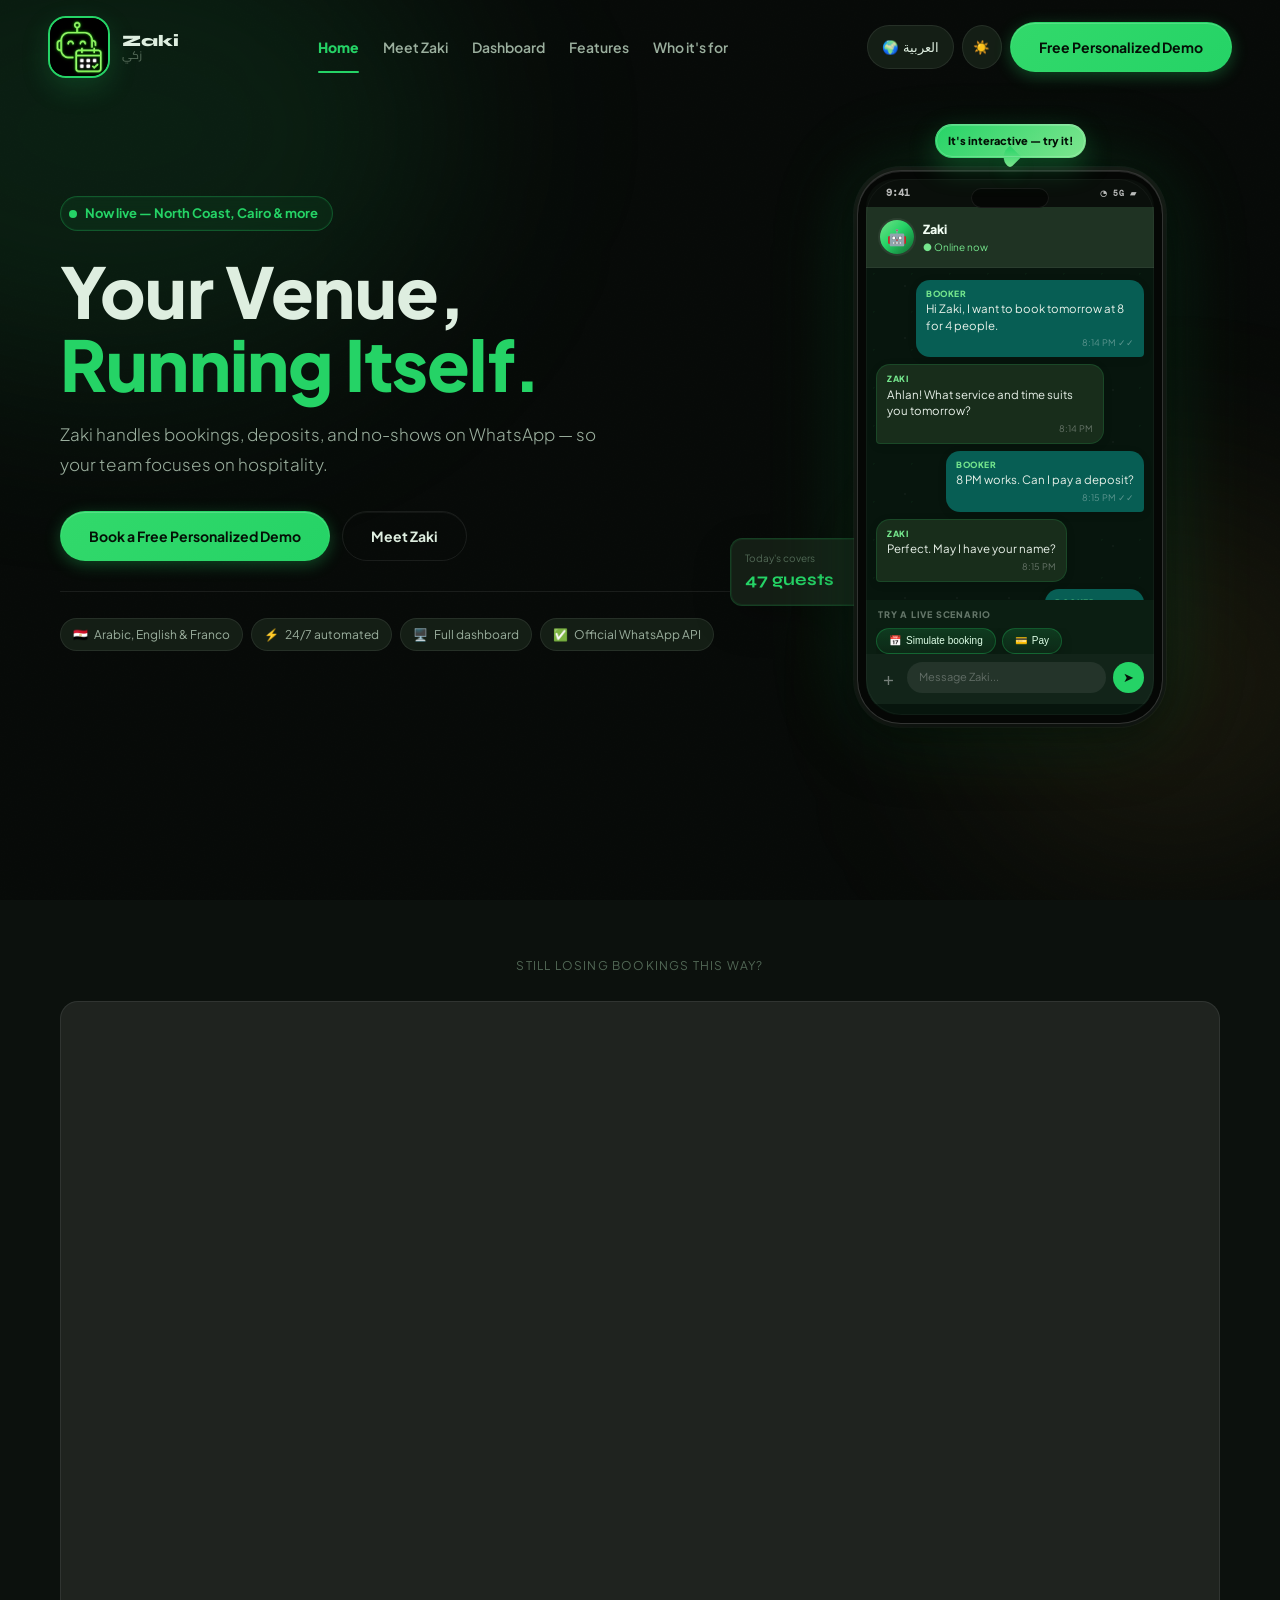
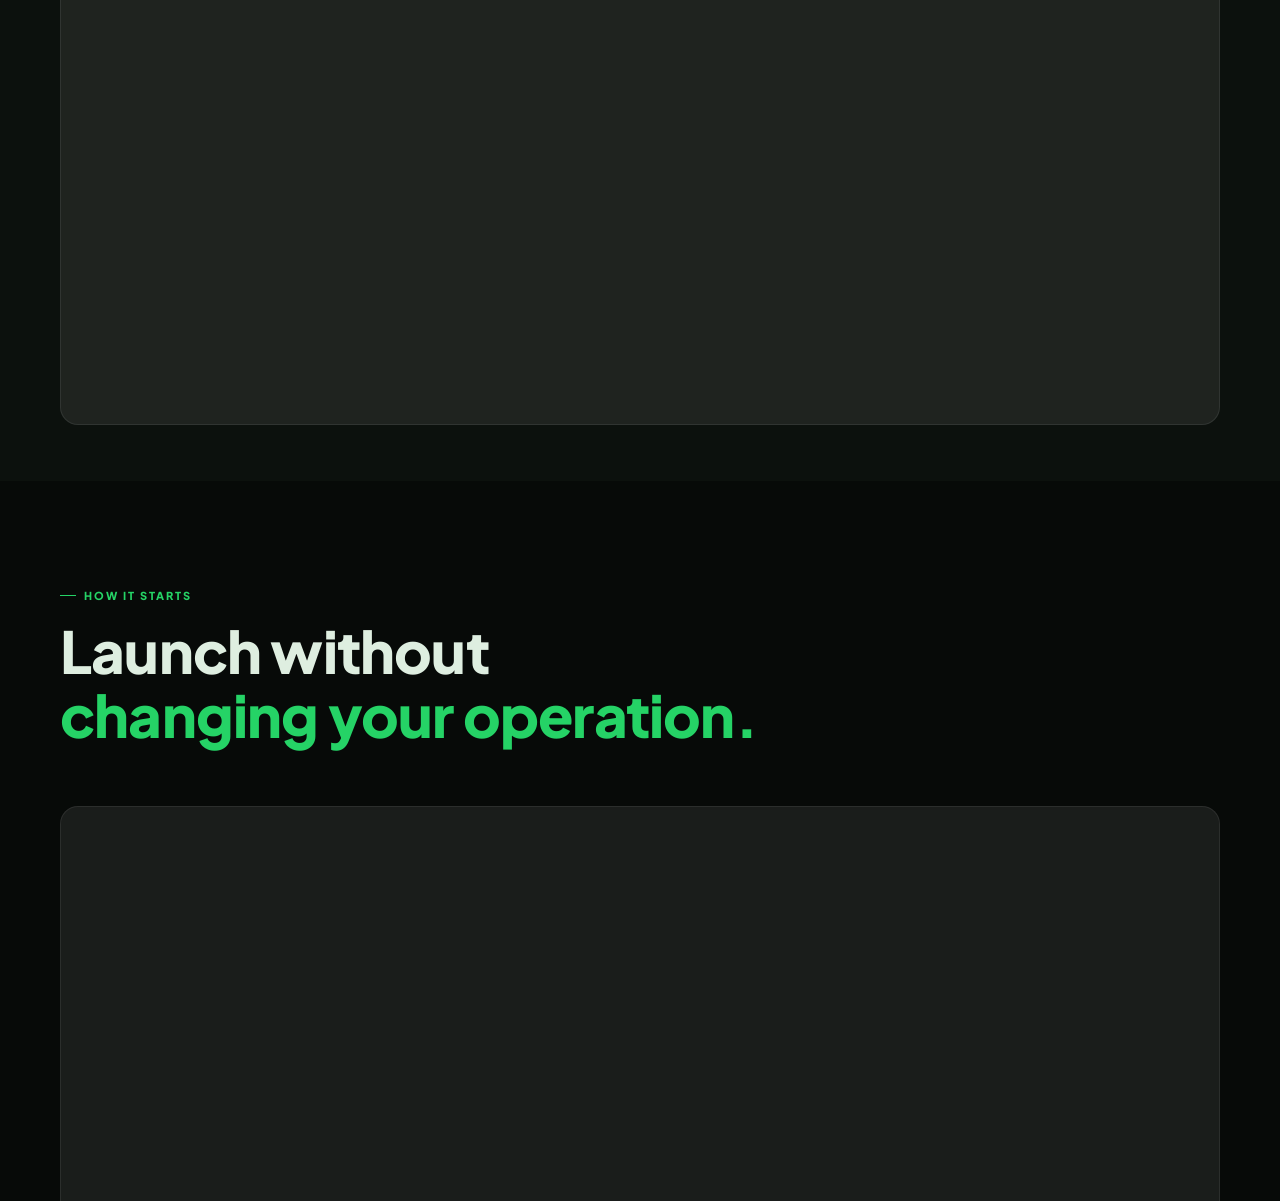
==== commit 60a4f7b5: "Privacy pages: match what the app actually does (review BLOCK) - Instagram: only the account ID is r" ====
--- a/index.html
+++ b/index.html
@@ -402,48 +402,9 @@
 
   <footer><div class="foot">
     <div><div class="foot-brand">Zaki · زكي</div><div class="copy">© 2026 Zaki Solutions · AI booking, order, payment, and receipt operations on WhatsApp · Egypt · <a href="mailto:info@zaki-solutions.com">info@zaki-solutions.com</a></div></div>
-    <div class="foot-links"><a href="#" data-view-target="zaki" data-en="Zaki" data-ar="زكي">Zaki</a><a href="#" data-view-target="dashboard" data-en="Dashboard" data-ar="الداشبورد">Dashboard</a><a href="#" data-modal-open="modal-terms" data-en="Terms" data-ar="الشروط">Terms</a><a href="#" data-modal-open="modal-privacy" data-en="Privacy Policy" data-ar="سياسة الخصوصية">Privacy Policy</a><a href="https://wa.me/201095722660" target="_blank" rel="noreferrer">WhatsApp</a><a class="ig" href="https://instagram.com/zaki.solutions" target="_blank" rel="noreferrer">Instagram @zaki.solutions</a></div>
+    <div class="foot-links"><a href="#" data-view-target="zaki" data-en="Zaki" data-ar="زكي">Zaki</a><a href="#" data-view-target="dashboard" data-en="Dashboard" data-ar="الداشبورد">Dashboard</a><a href="/terms" data-en="Terms" data-ar="الشروط">Terms</a><a href="/privacy" data-en="Privacy Policy" data-ar="سياسة الخصوصية">Privacy Policy</a><a href="/data-deletion" data-en="Data deletion" data-ar="حذف البيانات">Data deletion</a><a href="https://wa.me/201095722660" target="_blank" rel="noreferrer">WhatsApp</a><a class="ig" href="https://instagram.com/zaki.solutions" target="_blank" rel="noreferrer">Instagram @zaki.solutions</a></div>
   </div></footer>
 
-
-  <div class="modal-overlay" id="modal-terms" aria-hidden="true">
-    <div class="modal-box" role="dialog" aria-modal="true">
-      <div class="modal-head"><h2 data-en="Terms and conditions" data-ar="الشروط والأحكام">Terms and conditions</h2><button class="modal-close" type="button" data-modal-close aria-label="Close">×</button></div>
-      <div class="modal-body"><p><strong>Last updated: May 2026</strong></p>
-    <h3 data-en="Use of service" data-ar="استخدام الخدمة">Use of service</h3>
-    <p data-en="Zaki Solutions provides WhatsApp-based booking, appointment, ordering, payment, receipt, reminder, and operations automation for businesses in Egypt. Businesses and customers agree to use the service only for legitimate operational communication." data-ar="زكي يقدم تشغيل حجوزات ومواعيد وأوردرات ودفع وفواتير وتذكيرات على واتساب للبزنس في مصر. يوافق البزنس والعملاء على استخدام الخدمة فقط للتواصل التشغيلي المشروع.">Zaki Solutions provides WhatsApp-based booking, appointment, ordering, payment, receipt, reminder, and operations automation for businesses in Egypt. Businesses and customers agree to use the service only for legitimate operational communication.</p>
-    <h3 data-en="Business responsibility" data-ar="مسؤولية البزنس">Business responsibility</h3>
-    <p data-en="Business operators remain responsible for honouring bookings, appointments, orders, deposits, refunds, payment confirmations, service availability, capacity, pricing, and the accuracy of business information shown to customers." data-ar="إدارة البزنس مسؤولة عن تنفيذ الحجوزات والمواعيد والأوردرات والعربون والاسترجاع وتأكيد الدفع وتوفر الخدمة والطاقة والأسعار ودقة المعلومات المعروضة للعملاء.">Business operators remain responsible for honouring bookings, appointments, orders, deposits, refunds, payment confirmations, service availability, capacity, pricing, and the accuracy of business information shown to customers.</p>
-    <h3 data-en="Payments" data-ar="الدفع">Payments</h3>
-    <p data-en="Zaki Solutions may help collect or record InstaPay transfers, Visa payments, deposits, payment screenshots, and receipts. Final payment acceptance, refund handling, and dispute resolution remain the responsibility of the business operator." data-ar="زكي قد يساعد في تسجيل أو تحصيل تحويلات إنستاباي ومدفوعات فيزا والعربون وصور الدفع والفواتير. قبول الدفع النهائي والاسترجاع وحل النزاعات مسؤولية إدارة البزنس.">Zaki Solutions may help collect or record InstaPay transfers, Visa payments, deposits, payment screenshots, and receipts. Final payment acceptance, refund handling, and dispute resolution remain the responsibility of the business operator.</p>
-    <h3 data-en="Service availability" data-ar="إتاحة الخدمة">Service availability</h3>
-    <p data-en="Zaki Solutions is designed for high availability, but WhatsApp delivery, Meta systems, internet access, payment providers, AI providers, and other third-party services can occasionally affect response times, payment status, or message delivery." data-ar="زكي مصمم للعمل بثبات، لكن توصيل واتساب وأنظمة ميتا والإنترنت ومزودي الدفع ومزودي الذكاء الاصطناعي وخدمات الطرف الثالث قد تؤثر أحيانًا على سرعة الرد أو حالة الدفع أو وصول الرسائل.">Zaki Solutions is designed for high availability, but WhatsApp delivery, Meta systems, internet access, payment providers, AI providers, and other third-party services can occasionally affect response times, payment status, or message delivery.</p>
-    <h3 data-en="Contact" data-ar="التواصل">Contact</h3>
-    <p><a href="mailto:info@zaki-solutions.com">info@zaki-solutions.com</a> · <a href="https://wa.me/201095722660" target="_blank" rel="noreferrer">+20 10 9572 2660</a></p></div>
-    </div>
-  </div>
-  <div class="modal-overlay" id="modal-privacy" aria-hidden="true">
-    <div class="modal-box" role="dialog" aria-modal="true">
-      <div class="modal-head"><h2 data-en="Privacy Policy" data-ar="سياسة الخصوصية">Privacy Policy</h2><button class="modal-close" type="button" data-modal-close aria-label="Close">×</button></div>
-      <div class="modal-body"><p><strong>Last updated: May 2026</strong></p>
-    <h3 data-en="Who we are" data-ar="من نحن">Who we are</h3>
-    <p data-en="Zaki Solutions (زكي) is an AI-powered WhatsApp operations and booking automation service built for businesses in Egypt across hospitality, health, beauty, sports, events, and service sectors." data-ar="زكي خدمة تشغيل وحجز بالذكاء الاصطناعي على واتساب للبزنس في مصر في الضيافة والصحة والجمال والرياضة والإيفنتات وقطاعات الخدمات.">Zaki Solutions (زكي) is an AI-powered WhatsApp operations and booking automation service built for businesses in Egypt across hospitality, health, beauty, sports, events, and service sectors.</p>
-    <h3 data-en="What data we collect" data-ar="ما البيانات التي نجمعها">What data we collect</h3>
-    <p data-en="When customers interact with a Zaki-powered WhatsApp assistant, we collect information provided during the conversation: name, phone number, booking or appointment details, order details, payment confirmation details, receipt information, notes, and any other information the customer chooses to share." data-ar="عندما يتفاعل العملاء مع مساعد واتساب يعمل بزكي، نجمع المعلومات التي يرسلونها في المحادثة: الاسم، رقم الهاتف، تفاصيل الحجز أو الموعد، تفاصيل الأوردر، بيانات تأكيد الدفع، بيانات الفاتورة، الملاحظات، وأي معلومات يختار العميل مشاركتها.">When customers interact with a Zaki-powered WhatsApp assistant, we collect information provided during the conversation: name, phone number, booking or appointment details, order details, payment confirmation details, receipt information, notes, and any other information the customer chooses to share.</p>
-    <h3 data-en="How we use it" data-ar="كيف نستخدمها">How we use it</h3>
-    <p data-en="This data is used to process and manage bookings, appointments, orders, reminders, payments, receipts, support messages, and operational reports on behalf of the business. We do not sell or rent customer data." data-ar="تُستخدم هذه البيانات لمعالجة وإدارة الحجوزات والمواعيد والأوردرات والتذكيرات والدفع والفواتير ورسائل الدعم والتقارير التشغيلية نيابة عن البزنس. لا نبيع أو نؤجر بيانات العملاء.">This data is used to process and manage bookings, appointments, orders, reminders, payments, receipts, support messages, and operational reports on behalf of the business. We do not sell or rent customer data.</p>
-    <h3 data-en="Third-party providers" data-ar="مزودو الخدمة">Third-party providers</h3>
-    <p data-en="Zaki Solutions may use Meta/WhatsApp infrastructure, AI providers, payment providers, hosting providers, and dashboard tools where necessary to operate the service." data-ar="قد يستخدم زكي بنية ميتا/واتساب ومزودي الذكاء الاصطناعي ومزودي الدفع والاستضافة وأدوات الداشبورد عند الحاجة لتشغيل الخدمة.">Zaki Solutions may use Meta/WhatsApp infrastructure, AI providers, payment providers, hosting providers, and dashboard tools where necessary to operate the service.</p>
-    <h3 data-en="WhatsApp and Meta" data-ar="واتساب وميتا">WhatsApp and Meta</h3>
-    <p data-en="Zaki Solutions uses the official Meta WhatsApp Business Cloud API. By messaging a Zaki-powered number, users are also subject to WhatsApp's Privacy Policy and Meta's Business and Commerce Policies." data-ar="يستخدم زكي WhatsApp Business Cloud API الرسمي من ميتا. عند مراسلة رقم يعمل بزكي، يخضع المستخدمون أيضًا لسياسة خصوصية واتساب وسياسات ميتا للأعمال والتجارة.">Zaki Solutions uses the official Meta WhatsApp Business Cloud API. By messaging a Zaki-powered number, users are also subject to WhatsApp's Privacy Policy and Meta's Business and Commerce Policies.</p>
-    <h3 data-en="Opt-out" data-ar="إلغاء الاشتراك">Opt-out</h3>
-    <p data-en="Customers can reply STOP to unsubscribe from promotional messages. They may still receive transactional messages related to active bookings, appointments, orders, payments, or receipts." data-ar="يمكن للعملاء إرسال STOP لإلغاء الرسائل الترويجية. قد يستمر إرسال رسائل تشغيلية تخص حجوزات أو مواعيد أو أوردرات أو دفع أو فواتير نشطة.">Customers can reply STOP to unsubscribe from promotional messages. They may still receive transactional messages related to active bookings, appointments, orders, payments, or receipts.</p>
-    <h3 data-en="Data retention" data-ar="الاحتفاظ بالبيانات">Data retention</h3>
-    <p data-en="Records are retained for as long as the business operator requires for operational, support, reporting, and compliance purposes, unless deletion is requested and legally possible." data-ar="يتم الاحتفاظ بالسجلات طالما يحتاجها البزنس لأغراض التشغيل والدعم والتقارير والامتثال، ما لم يُطلب حذفها وكان ذلك ممكنًا قانونيًا.">Records are retained for as long as the business operator requires for operational, support, reporting, and compliance purposes, unless deletion is requested and legally possible.</p>
-    <h3 data-en="Contact" data-ar="التواصل">Contact</h3>
-    <p>For privacy-related questions, contact us at <a href="mailto:info@zaki-solutions.com">info@zaki-solutions.com</a> or via WhatsApp at <a href="https://wa.me/201095722660" target="_blank" rel="noreferrer">+20 10 9572 2660</a>.</p></div>
-    </div>
-  </div>
 
   <script>
     const root = document.documentElement;
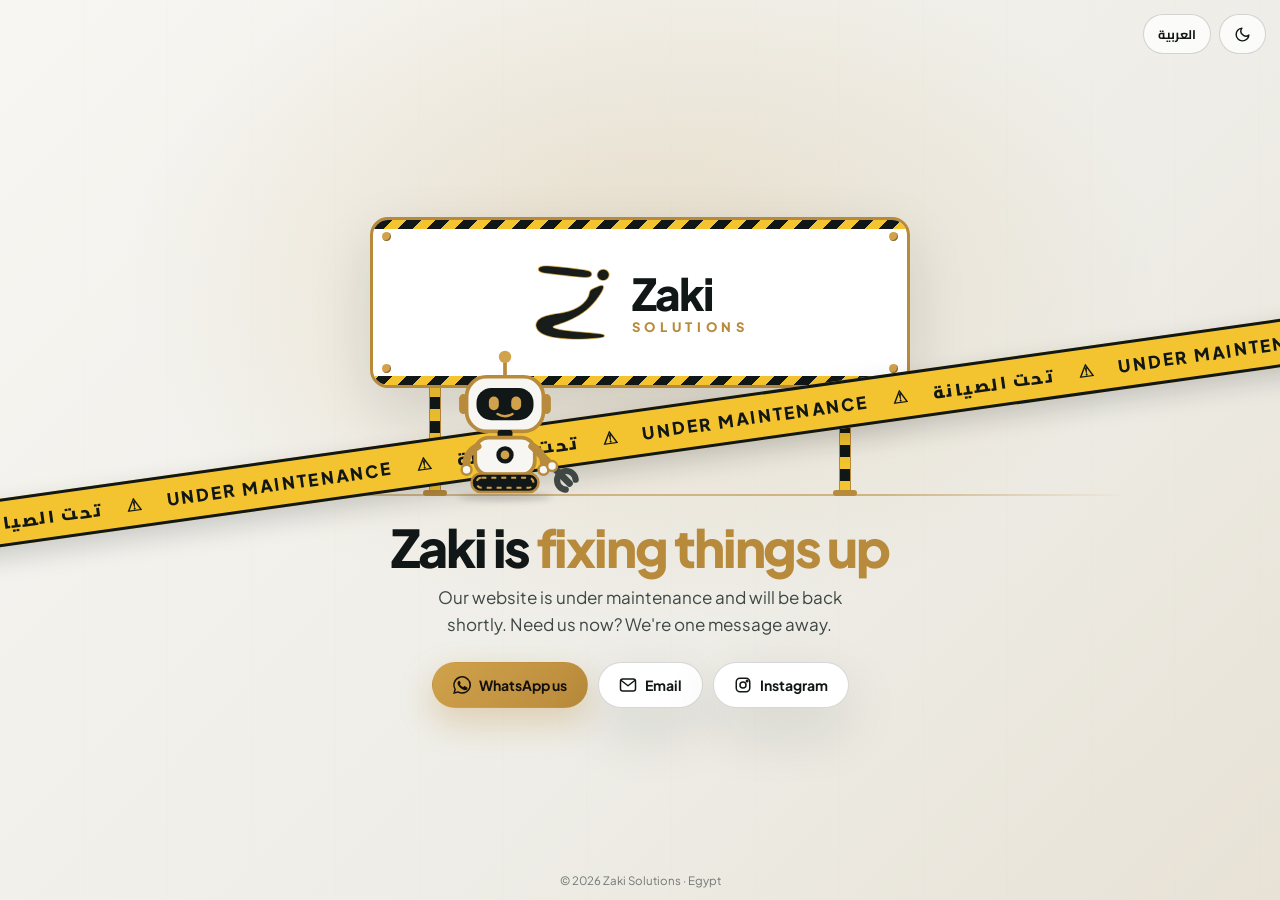
==== commit b6fa1569: "Update index.html" ====
--- a/index.html
+++ b/index.html
@@ -2,762 +2,277 @@
 <html lang="en" dir="ltr">
 <head>
   <meta charset="UTF-8">
-  <meta name="viewport" content="width=device-width, initial-scale=1.0">
-  <title>Zaki</title>
-  <meta name="description" content="Meet Zaki, the AI assistant that runs bookings, appointments, orders, payments, reminders, receipts, and business operations on WhatsApp with a full dashboard.">
+  <meta name="viewport" content="width=device-width, initial-scale=1.0, viewport-fit=cover">
+  <meta name="robots" content="noindex">
+  <meta name="theme-color" content="#12100d">
+  <title>Zaki Solutions · Under maintenance</title>
+  <meta name="description" content="Zaki Solutions is under maintenance. We'll be back shortly.">
+  <link rel="icon" type="image/webp" href="[data-uri]">
   <link rel="preconnect" href="https://fonts.googleapis.com">
   <link rel="preconnect" href="https://fonts.gstatic.com" crossorigin>
-  <link href="https://fonts.googleapis.com/css2?family=Syne:wght@600;700;800&family=Plus+Jakarta+Sans:wght@300;400;500;600;700&family=DM+Mono:wght@400;500&family=Cairo:wght@400;600;700;800&display=swap" rel="stylesheet">
+  <link href="https://fonts.googleapis.com/css2?family=Plus+Jakarta+Sans:wght@400;500;600;700;800&family=Cairo:wght@500;600;700;800;900&display=swap" rel="stylesheet">
+  <script>
+    // Theme before first paint: saved choice, else the device setting.
+    (function(){try{var t=localStorage.getItem("zs-theme");if(t?t==="light":matchMedia("(prefers-color-scheme: light)").matches)document.documentElement.classList.add("light")}catch(e){}})();
+  </script>
   <style>
-    :root{--bg:#070a08;--bg2:#0c110d;--bg3:#111a12;--su:#141e15;--su2:#1b2a1c;--g:#25d366;--gf:rgba(37,211,102,.08);--ggl:rgba(37,211,102,.18);--gold:#e8b84b;--goldf:rgba(232,184,75,.12);--t:#deeee0;--t2:#9baf9e;--t3:#526856;--b:rgba(37,211,102,.18);--b2:rgba(255,255,255,.08);--sh:0 4px 16px rgba(0,0,0,.18),0 20px 60px rgba(0,0,0,.44);--sh-sm:0 2px 8px rgba(0,0,0,.14),0 8px 24px rgba(0,0,0,.24);--sh-hover:0 8px 28px rgba(0,0,0,.24),0 32px 80px rgba(0,0,0,.52);--ease:.2s cubic-bezier(.25,.46,.45,.94);--spring:.25s cubic-bezier(.34,1.56,.64,1)}
-    :root.light{--bg:#f5f8f5;--bg2:#edf3ee;--bg3:#e5ede6;--su:#fff;--su2:#f1f6f2;--g:#159447;--gf:rgba(21,148,71,.08);--ggl:rgba(21,148,71,.16);--gold:#bc8d18;--goldf:rgba(188,141,24,.1);--t:#0e1b10;--t2:#3d5641;--t3:#78927c;--b:rgba(21,148,71,.18);--b2:rgba(0,0,0,.08);--sh:0 4px 12px rgba(0,0,0,.06),0 16px 44px rgba(0,0,0,.1);--sh-sm:0 2px 6px rgba(0,0,0,.05),0 6px 16px rgba(0,0,0,.08);--sh-hover:0 8px 24px rgba(0,0,0,.1),0 24px 60px rgba(0,0,0,.14);--ease:.2s cubic-bezier(.25,.46,.45,.94);--spring:.25s cubic-bezier(.34,1.56,.64,1)}
+    /* Zaki brand tokens (same values as the app's static/css/dashboard.css) */
+    :root{color-scheme:dark;--bg:#12100d;--surface:#1f1a13;--t:#f7f6f2;--t2:#cbc5b8;--t3:#9d9485;--line:rgba(247,246,242,.11);--line-2:rgba(247,246,242,.18);--ink:#111716;--ivory:#f7f6f2;--brass:#b88a3b;--brass-2:#d1a24b;--silver:#e2e4df;--tape:#f4c430;--shadow:0 1px 0 rgba(255,255,255,.045) inset,0 20px 55px rgba(0,0,0,.3);--ease:cubic-bezier(.22,1,.36,1);--cycle:14s}
+    :root.light{color-scheme:light;--bg:#eeede7;--surface:#fff;--t:#111716;--t2:#3e4743;--t3:#6f7773;--line:rgba(17,23,22,.10);--line-2:rgba(17,23,22,.17);--shadow:0 1px 0 rgba(255,255,255,.9) inset,0 22px 60px rgba(17,23,22,.12)}
     *{box-sizing:border-box;margin:0;padding:0}
-    html{scroll-behavior:smooth}
-    body{background:var(--bg);color:var(--t);font-family:"Plus Jakarta Sans",sans-serif;line-height:1.6;overflow-x:hidden;transition:background .25s,color .25s}
-    body::after{content:"";position:fixed;inset:0;z-index:-1;pointer-events:none;opacity:.26;background-image:url("data:image/svg+xml,%3Csvg xmlns='http://www.w3.org/2000/svg' width='260' height='260'%3E%3Cfilter id='n'%3E%3CfeTurbulence type='fractalNoise' baseFrequency='.7' numOctaves='4' stitchTiles='stitch'/%3E%3C/filter%3E%3Crect width='100%25' height='100%25' filter='url(%23n)' opacity='.045'/%3E%3C/svg%3E")}
-    body.ar{font-family:"Cairo",sans-serif}
-    body.ar .syne,body.ar h1,body.ar h2,body.ar h3{font-family:"Cairo",sans-serif;letter-spacing:0}
-    a{color:inherit}.syne{font-family:"Syne",sans-serif}.mono{font-family:"DM Mono",monospace}:focus-visible{outline:2px solid var(--g);outline-offset:3px}:focus:not(:focus-visible){outline:none}
-    #nav{position:fixed;inset:0 0 auto 0;z-index:20;display:flex;align-items:center;justify-content:space-between;gap:20px;padding:16px 48px;transition:.25s}
-    #nav.stuck{background:rgba(7,10,8,.93);border-bottom:1px solid var(--b2);backdrop-filter:blur(24px);box-shadow:0 2px 20px rgba(0,0,0,.3)}:root.light #nav.stuck{background:rgba(245,248,245,.96);box-shadow:0 2px 16px rgba(0,0,0,.07)}
-    .logo{display:flex;align-items:center;gap:12px;text-decoration:none}.logo-box{width:62px;height:62px;border-radius:18px;border:2px solid var(--g);background:#06130a;display:grid;place-items:center;overflow:hidden;box-shadow:0 0 0 1px rgba(255,255,255,.08) inset,0 10px 28px rgba(37,211,102,.18)}:root.light .logo-box{background:#eaffef;box-shadow:0 0 0 1px rgba(255,255,255,.75) inset,0 8px 24px rgba(21,148,71,.16)}.mark{width:36px;height:36px;border-radius:10px;background:#06130a;border:2px solid var(--g);color:#fff;display:grid;place-items:center;font-size:20px;line-height:1;box-shadow:0 0 22px var(--ggl),inset 0 0 0 1px rgba(255,255,255,.08)}.brand{font-family:"Syne",sans-serif;font-weight:800;line-height:1.1}.brand span{color:var(--g)}.brand-ar{font:600 11px/1.2 "Cairo",sans-serif;color:var(--t3)}
-    .navlinks{display:flex;gap:24px}.navlinks a{font-size:14px;font-weight:600;color:var(--t2);text-decoration:none;transition:color .18s;position:relative}.navlinks a::after{content:"";position:absolute;bottom:-4px;left:0;right:0;height:1.5px;border-radius:1px;background:var(--g);opacity:0;transition:opacity .18s}.navlinks a:hover{color:var(--g)}.navlinks a.active{color:var(--g);font-weight:700}.navlinks a.active::after{opacity:1}
-    .nav-actions{display:flex;align-items:center;gap:8px}.icon-btn,.lang-btn{height:40px;border:1px solid var(--b2);background:var(--su);color:var(--t);cursor:pointer;font:600 13px inherit;transition:border-color .18s,color .18s,background .18s}.icon-btn{width:40px;border-radius:50%;display:grid;place-items:center}.lang-btn{border-radius:999px;padding:0 14px}.icon-btn:hover,.lang-btn:hover{border-color:var(--g);color:var(--g);background:var(--gf)}
-    .btn{display:inline-flex;align-items:center;justify-content:center;gap:8px;min-height:44px;padding:0 22px;border-radius:999px;border:1px solid transparent;text-decoration:none;font-weight:700;font-size:14px;transition:filter .2s,transform .2s,box-shadow .2s,border-color .2s,color .2s,background .2s;cursor:pointer}.btn-g{background:linear-gradient(135deg,#32d96b,var(--g));color:#041006;box-shadow:0 2px 12px rgba(37,211,102,.2)}.btn-g:hover{filter:brightness(1.09);transform:translateY(-3px);box-shadow:0 14px 44px rgba(37,211,102,.44)}.btn-g:active{transform:translateY(0) scale(.98);box-shadow:0 2px 8px rgba(37,211,102,.16);filter:brightness(.97)}.btn-o{border-color:var(--b2);color:var(--t);background:transparent}.btn-o:hover{border-color:rgba(37,211,102,.45);color:var(--g);background:rgba(37,211,102,.07)}.btn-o:active{transform:translateY(0)}
-    section,#problem{position:relative;padding:96px 48px}.inner{max-width:1160px;margin:0 auto}.tag{display:inline-flex;align-items:center;gap:8px;color:var(--g);font-size:11px;font-weight:900;letter-spacing:2px;text-transform:uppercase;margin-bottom:14px}.tag::before{content:"";width:16px;height:1px;background:var(--g)}body.ar .tag{flex-direction:row-reverse}.sec-title{font-family:"Syne",sans-serif;font-size:clamp(28px,4vw,52px);line-height:1.05;letter-spacing:-1.8px;font-weight:800;margin-bottom:12px}.sec-title span,.green{color:var(--g)}.sec-sub{max-width:590px;color:var(--t2);font-size:17px;font-weight:300;line-height:1.82}.sec-head{margin-bottom:60px}
-    #hero{min-height:100vh;display:flex;align-items:center;padding-top:124px;overflow:hidden}.glow{position:absolute;border-radius:50%;filter:blur(105px);pointer-events:none}.g1{width:680px;height:500px;left:-230px;top:-120px;background:rgba(37,211,102,.11)}.g2{width:420px;height:380px;right:-100px;bottom:30px;background:rgba(232,184,75,.08)}
-    .hero-grid{position:relative;z-index:1;display:grid;grid-template-columns:minmax(0,1fr) 420px;gap:68px;align-items:center}.badge{display:inline-flex;align-items:center;gap:8px;padding:6px 14px 6px 8px;border-radius:999px;border:1px solid rgba(37,211,102,.28);background:rgba(37,211,102,.07);color:var(--g);font-size:13px;font-weight:700;margin-bottom:24px;box-shadow:0 0 0 1px rgba(37,211,102,.05) inset}.dot{width:8px;height:8px;border-radius:50%;background:var(--g);animation:pulse 2s infinite}@keyframes pulse{50%{opacity:.4;transform:scale(.75)}}.hero-title{font-family:"Syne",sans-serif;font-size:clamp(42px,6vw,76px);font-weight:800;line-height:1.01;letter-spacing:-2.8px;margin-bottom:18px}.hero-copy{max-width:560px;color:var(--t2);font-size:17px;font-weight:300;line-height:1.78;margin-bottom:32px}.hero-ctas,.pills{display:flex;gap:12px;flex-wrap:wrap}.pills{margin-top:30px;padding-top:26px;border-top:1px solid var(--b2);gap:8px}.pill{display:inline-flex;align-items:center;gap:6px;border:1px solid var(--b2);background:var(--su);border-radius:999px;padding:6px 12px;color:var(--t2);font-size:12px;white-space:nowrap;transition:border-color .18s,color .18s}.pill:hover{border-color:rgba(37,211,102,.32);color:var(--t)}
-    .phone-wrap{position:relative;display:flex;justify-content:center;width:fit-content;margin:0 auto}.phone{position:relative;z-index:2;width:306px;background:#050705;border:1px solid rgba(255,255,255,.18);border-radius:44px;box-shadow:var(--sh),0 0 0 3px #182019,0 0 0 4px rgba(255,255,255,.05),inset 0 1px 0 rgba(255,255,255,.12),0 0 90px rgba(37,211,102,.18);overflow:hidden;padding:8px}.phone::before{content:"";position:absolute;inset:8px;border-radius:36px;box-shadow:inset 0 0 0 1px rgba(255,255,255,.04);pointer-events:none;z-index:4}.phone-bar{height:28px;background:#0a0f0b;display:flex;align-items:center;justify-content:space-between;padding:0 18px 0 20px;color:rgba(255,255,255,.72);font:800 10px "DM Mono",monospace;border-radius:34px 34px 0 0}.phone-bar::before{content:"9:41"}.phone-bar::after{content:"◔ 5G ▰";font-size:8px;letter-spacing:.5px}.phone-pill{position:absolute;top:17px;left:50%;transform:translateX(-50%);width:78px;height:20px;border-radius:999px;background:#050705;box-shadow:inset 0 0 0 1px rgba(255,255,255,.08);z-index:5}.wa{min-height:508px;background:#07150d;display:flex;flex-direction:column;border-radius:0 0 34px 34px;overflow:hidden}.wa-head{background:#1f3323;padding:12px 14px;display:flex;gap:9px;align-items:center;border-bottom:1px solid rgba(255,255,255,.05)}.avatar{width:34px;height:34px;border-radius:50%;display:grid;place-items:center;background:linear-gradient(135deg,#76e189,var(--g) 45%,#116830);box-shadow:0 0 0 2px rgba(255,255,255,.06)}.wa-name{font-size:12.5px;font-weight:800;color:#f2fff4}.wa-status{font-size:10px;color:#75e68d}.wa-body{flex:1;padding:12px 10px;display:flex;flex-direction:column;gap:7px;background-color:#07150d;background-image:radial-gradient(circle at 20% 15%,rgba(37,211,102,.045) 0 1px,transparent 1px),radial-gradient(circle at 75% 35%,rgba(255,255,255,.03) 0 1px,transparent 1px);background-size:38px 38px,52px 52px}.msg{max-width:85%;padding:8px 10px;border-radius:14px;font-size:11.5px;line-height:1.45;color:#e8f1e9;opacity:0;animation:msg .35s ease forwards;box-shadow:0 2px 8px rgba(0,0,0,.12)}.msg:nth-child(1){animation-delay:.25s}.msg:nth-child(2){animation-delay:.85s}.msg:nth-child(3){animation-delay:1.4s}.msg:nth-child(4){animation-delay:2s}.msg:nth-child(5){animation-delay:2.65s}@keyframes msg{to{opacity:1;transform:translateY(0)}from{opacity:0;transform:translateY(6px)}}.in{align-self:flex-start;background:#1d2e20;border-bottom-left-radius:4px}.out{align-self:flex-end;background:#075e54;border-bottom-right-radius:4px}.zaki{align-self:flex-start;background:#182d1b;border:1px solid rgba(37,211,102,.16);border-bottom-left-radius:4px}.label{font-size:8.5px;color:#75e68d;font-weight:900;text-transform:uppercase;letter-spacing:.5px;margin-bottom:1px}.time{font-size:9px;color:rgba(255,255,255,.34);text-align:right;margin-top:2px}.mini-btns{display:flex;gap:5px;margin-top:6px}.mini-btn{font-size:9.5px;color:#8df2a0;border:1px solid rgba(37,211,102,.36);background:rgba(37,211,102,.13);padding:3px 8px;border-radius:99px}.wa-input{display:flex;gap:7px;align-items:flex-end;background:#122419;padding:8px 10px 11px}.wa-input::before{content:"+";width:24px;height:30px;display:grid;place-items:center;color:rgba(255,255,255,.42);font-size:18px}.field{flex:1;background:rgba(255,255,255,.075);border-radius:18px;padding:8px 12px;font-size:11px;color:rgba(255,255,255,.28)}.send{width:31px;height:31px;border-radius:50%;background:var(--g);color:#07120a;display:grid;place-items:center;font-size:13px}.float{position:absolute;left:-60px;bottom:118px;background:var(--su);border:1px solid var(--b);border-radius:12px;padding:11px 54px 11px 14px;box-shadow:var(--sh);opacity:0;animation:pop .35s 4.1s forwards;z-index:1;pointer-events:none;min-width:154px}.float small{display:block;color:var(--t3);font-size:10px}.float strong{font-family:"Syne",sans-serif;color:var(--g);font-size:17px;white-space:nowrap}@keyframes pop{to{opacity:1;transform:scale(1)}from{opacity:0;transform:scale(.75)}}
-    #problem{background:var(--bg2);padding-top:84px;padding-bottom:84px}.eyebrow{text-align:center;margin-bottom:26px;color:var(--t3);font-size:12px;letter-spacing:1.2px;text-transform:uppercase}.grid-4,.grid-3{display:grid;gap:1px;background:var(--b2);border:1px solid var(--b2);border-radius:18px;overflow:hidden}.grid-4{grid-template-columns:repeat(4,1fr)}.grid-3{grid-template-columns:repeat(3,1fr)}.ico{font-size:26px;margin-bottom:12px}.tile h3,.card h3,.point h3{font-family:"Syne",sans-serif;font-size:15px;font-weight:800;line-height:1.25;margin-bottom:7px;letter-spacing:-.3px}.tile p,.card p,.point p{color:var(--t2);font-size:12.5px;line-height:1.65;font-weight:300}.tile{background:var(--su);padding:28px 22px;transition:background .2s,box-shadow .2s}.tile:hover{background:var(--su2);box-shadow:inset 0 0 0 1px rgba(37,211,102,.1)}
-    .two{display:grid;grid-template-columns:1fr 1fr;gap:70px;align-items:center}.panel{background:var(--su);border:1px solid var(--b2);border-radius:20px;box-shadow:var(--sh);overflow:hidden}.panel-head{display:flex;align-items:center;gap:12px;padding:14px 18px;background:var(--su2);border-bottom:1px solid var(--b2)}.panel-body{padding:18px;display:flex;flex-direction:column;gap:9px}.feature-row,.point{display:flex;align-items:flex-start;gap:12px}.feature-row{padding:12px 13px;background:var(--bg2);border:1px solid var(--b2);border-radius:10px;transition:background var(--ease),border-color var(--ease),box-shadow var(--ease)}.feature-row:hover{background:var(--bg3);border-color:rgba(37,211,102,.28);box-shadow:inset 3px 0 0 var(--g)}.feature-row strong{display:block;font-size:13px}.feature-row span{display:block;color:var(--t2);font-size:11.5px;line-height:1.5}.points{display:flex;flex-direction:column;gap:14px;margin-top:28px}.point-icon{width:38px;height:38px;border-radius:10px;background:var(--gf);border:1px solid var(--b);display:grid;place-items:center;flex:0 0 auto;transition:transform var(--spring),box-shadow var(--ease)}
-    #operator,#features,#for,#cta{background:var(--bg2)}.op-layout,.dash-layout,.roi-layout{display:grid;grid-template-columns:1fr 1fr;gap:64px;align-items:start}.terminal{background:#040705;border:1px solid var(--b);border-radius:16px;overflow:hidden;box-shadow:var(--sh);font-family:"DM Mono",monospace}.term-bar{display:flex;gap:7px;align-items:center;padding:11px 14px;background:#0a110b;border-bottom:1px solid rgba(37,211,102,.12)}.td{width:9px;height:9px;border-radius:50%}.r{background:#ff5f56}.y{background:#ffbd2e}.gr{background:#27c93f}.term-title{font-size:10px;color:rgba(37,211,102,.48)}.term-body{padding:18px;display:flex;flex-direction:column;gap:11px}.prompt{font-size:10px;color:rgba(37,211,102,.45);margin-bottom:3px}.cmd{font-size:12px;color:var(--g);margin-bottom:5px}.cmd::before{content:"> ";opacity:.6}.outbox{background:rgba(37,211,102,.045);border-left:2px solid rgba(37,211,102,.28);border-radius:6px;padding:8px 11px;color:rgba(222,238,224,.72);font-size:11px;line-height:1.75}.gold{color:var(--gold)}
-    .cards{display:grid;gap:12px}.card{background:var(--su);border:1px solid var(--b2);border-radius:14px;padding:22px;position:relative;overflow:hidden;transition:transform var(--ease),border-color var(--ease),box-shadow var(--ease)}.card:hover{transform:translateY(-5px);border-color:rgba(37,211,102,.34);box-shadow:0 6px 20px rgba(0,0,0,.18),0 24px 64px rgba(0,0,0,.32),0 0 0 1px rgba(37,211,102,.08)}.card .ico{font-size:23px}.tabs{display:flex;gap:4px;width:fit-content;padding:4px;margin-bottom:36px;background:var(--su);border:1px solid var(--b2);border-radius:999px}.tab{border:0;background:transparent;color:var(--t2);font:700 13px inherit;border-radius:999px;padding:9px 18px;cursor:pointer}.tab.active{background:var(--g);color:#061006;box-shadow:0 2px 12px rgba(37,211,102,.3)}.tab-panel{display:none}.tab-panel.active{display:block}.feature-grid{display:grid;grid-template-columns:repeat(3,1fr);gap:12px}
-    .dash-preview{background:var(--su);border:1px solid var(--b2);border-radius:20px;box-shadow:var(--sh),0 0 0 1px rgba(37,211,102,.05);overflow:hidden}.dash-top{display:flex;align-items:center;justify-content:space-between;gap:14px;background:var(--su2);padding:14px 18px;border-bottom:1px solid var(--b2)}.dash-logo{font-family:"Syne",sans-serif;font-weight:800;color:var(--g);font-size:13px}.venue{font-size:12px;color:var(--t3)}.role{padding:3px 10px;border-radius:999px;background:var(--gf);border:1px solid var(--b);font-size:10px;color:var(--g);font-weight:800}.stats{display:grid;grid-template-columns:1fr 1fr;gap:1px;background:var(--b2)}.stat,.booking,.dash-foot{background:var(--su);padding:16px}.stat small{color:var(--t3);font-size:10px;font-weight:800;letter-spacing:.6px}.stat strong{display:block;font-family:"Syne",sans-serif;font-size:24px;line-height:1.2}.booking{display:flex;align-items:center;gap:10px;border-top:1px solid var(--b2);font-size:11px;color:var(--t2)}.time-cell{font-family:"DM Mono",monospace;color:var(--g);min-width:46px}.booking strong{color:var(--t);flex:1}.status{font-size:9.5px;font-weight:800;border-radius:999px;padding:2px 7px;color:var(--g);background:rgba(37,211,102,.12)}.dash-foot{display:flex;gap:8px;flex-wrap:wrap;border-top:1px solid var(--b2)}.dash-chip{padding:4px 10px;border-radius:999px;background:var(--bg2);border:1px solid var(--b2);font-size:10.5px;color:var(--t3)}
-    .roi-card{background:var(--su);border:1px solid var(--b);border-radius:20px;overflow:hidden;box-shadow:0 0 80px rgba(37,211,102,.1),var(--sh-sm)}.roi-head{padding:24px 26px 18px;background:linear-gradient(135deg,var(--gf),rgba(232,184,75,.06));border-bottom:1px solid var(--b)}.roi-head small{display:block;color:var(--g);font-size:10px;font-weight:800;letter-spacing:1.4px;text-transform:uppercase}.roi-head h3{font-family:"Syne",sans-serif;font-size:22px}.roi-body{padding:20px 26px;display:flex;flex-direction:column;gap:10px}.roi-row{display:flex;align-items:center;gap:12px;background:var(--bg2);border:1px solid var(--b2);border-radius:10px;padding:11px 14px;transition:background var(--ease),border-color var(--ease),box-shadow var(--ease)}.roi-row:hover{background:var(--bg3);border-color:rgba(37,211,102,.28);box-shadow:inset 3px 0 0 var(--g)}.roi-row span:nth-child(2){flex:1;color:var(--t2);font-size:12.5px}.metric{font-family:"Syne",sans-serif;font-size:12px;font-weight:800;color:var(--g);background:rgba(37,211,102,.12);border-radius:999px;padding:3px 10px}.roi-foot{border-top:1px solid var(--b2);padding:18px 26px;font-family:"Syne",sans-serif;font-weight:800;font-size:18px;line-height:1.35}.steps{display:grid;grid-template-columns:repeat(3,1fr);gap:1px;background:var(--b2);border:1px solid var(--b2);border-radius:18px;overflow:hidden}.step{position:relative;background:var(--su);padding:38px 32px;transition:background var(--ease)}.step:hover{background:var(--su2)}.step small{font-family:"DM Mono",monospace;color:var(--g);font-size:13px;font-weight:700;letter-spacing:.5px}.step-icon{width:52px;height:52px;border-radius:14px;background:var(--gf);border:1px solid var(--b);display:grid;place-items:center;font-size:24px;margin:18px 0;box-shadow:0 0 0 1px rgba(37,211,102,.07),0 4px 18px rgba(37,211,102,.11);transition:transform var(--spring)}.step h3{font-family:"Syne",sans-serif;margin-bottom:8px}.step p{color:var(--t2);font-size:13px}.cta-box{max-width:660px;margin:auto;text-align:center;background:var(--su);border:1px solid rgba(37,211,102,.22);border-radius:24px;padding:60px 48px;position:relative;overflow:hidden;box-shadow:0 0 100px rgba(37,211,102,.09),var(--sh-sm)}.cta-box::before{content:"";position:absolute;top:0;left:25%;right:25%;height:1px;background:linear-gradient(90deg,transparent,var(--g),transparent)}.cta-box::after{content:"";position:absolute;inset:0;background:radial-gradient(circle at 50% 0,rgba(37,211,102,.06),transparent 65%);pointer-events:none}.cta-box h2{font-family:"Syne",sans-serif;font-size:clamp(28px,4vw,40px);line-height:1.08;margin-bottom:12px}.cta-box p{color:var(--t2);margin-bottom:26px}.note{margin-top:18px;font-size:12px;color:var(--t3)}.note a{color:var(--g);text-decoration:none}
-    #privacy{padding-top:70px;padding-bottom:70px}.privacy{max-width:760px;margin:auto}.privacy h2{font-family:"Syne",sans-serif;font-size:24px;margin-bottom:16px}.privacy h3{font-family:"Syne",sans-serif;font-size:14px;margin:20px 0 6px}.privacy p{font-size:13px;color:var(--t2);line-height:1.8;margin-bottom:8px}footer{background:var(--bg2);border-top:1px solid var(--b2);padding:40px 48px}.foot{max-width:1160px;margin:auto;display:flex;justify-content:space-between;align-items:center;gap:20px;flex-wrap:wrap}.foot-brand{font-family:"Syne",sans-serif;font-weight:800}.foot-brand span{color:var(--g)}.copy{font-size:12px;color:var(--t3)}.foot-links{display:flex;gap:18px;flex-wrap:wrap}.foot-links a{font-size:13px;color:var(--t3);text-decoration:none}.foot-links a:hover{color:var(--g)}.foot-links a.ig:hover{color:#e1306c}
-    .reveal{opacity:0;transform:translateY(20px);transition:opacity .7s cubic-bezier(.22,1,.36,1),transform .7s cubic-bezier(.22,1,.36,1)}.reveal.visible{opacity:1;transform:translateY(0)}
-    @media(max-width:1024px){.hero-grid,.two,.op-layout,.dash-layout,.roi-layout{grid-template-columns:1fr}.hero-grid{gap:42px}.phone-wrap{display:flex;justify-content:center;order:2}.phone{width:min(300px,calc(100vw - 48px))}.float{display:none}.grid-4{grid-template-columns:1fr 1fr}.feature-grid{grid-template-columns:1fr 1fr}.navlinks{display:none}}
-    @media(max-width:760px){#nav{padding:12px 18px}.brand{font-size:14px}.nav-actions .btn{display:none}section,#problem,#hero,#cta,#privacy,footer{padding-left:20px;padding-right:20px}.hero-title{letter-spacing:-1.4px}.sec-title{letter-spacing:-1px}.grid-4,.grid-3,.feature-grid,.steps{grid-template-columns:1fr}.tabs{width:100%;border-radius:14px;flex-wrap:wrap}.tab{flex:1;padding:9px 10px;font-size:12px}.cta-box{padding:34px 22px}.foot{align-items:flex-start}.booking{display:grid;grid-template-columns:56px 1fr;align-items:start}.booking .status{width:max-content}.stats{grid-template-columns:1fr}.pills{gap:6px}.pill{font-size:11px;padding:5px 10px}}
-    @media(max-width:430px){.hero-ctas .btn,.cta-box .btn{width:100%}.nav-actions{gap:6px}.lang-btn{padding:0 10px}.hero-title{font-size:38px}.sec-title{font-size:30px}.tile,.card,.step{padding:24px 18px}}
-    body:not(.ar) .hero-title,body:not(.ar) .sec-title,body:not(.ar) .cta-box h2{font-family:"Plus Jakarta Sans",sans-serif;letter-spacing:-.8px;font-weight:800}
-    body:not(.ar) .tile h3,body:not(.ar) .card h3,body:not(.ar) .point h3,body:not(.ar) .step h3,body:not(.ar) .roi-head h3{font-family:"Plus Jakarta Sans",sans-serif;letter-spacing:0;font-weight:750}
-    body:not(.ar) .hero-title{font-size:clamp(40px,5.5vw,70px);line-height:1.04}
-    body:not(.ar) .sec-title{line-height:1.1}
-    #problem .grid-4{grid-template-columns:repeat(5,minmax(0,1fr))}
-    @media(max-width:1100px){#problem .grid-4{grid-template-columns:repeat(2,minmax(0,1fr))}#problem .grid-4 .tile:last-child{grid-column:1/-1}}
-    @media(max-width:500px){#problem .grid-4{grid-template-columns:1fr}#problem .grid-4 .tile:last-child{grid-column:auto}.wa{min-height:470px}.wa-body{max-height:300px}.phone{width:min(292px,calc(100vw - 32px))}.quick-prompt{padding:5px 8px}}
-    @media(max-width:1200px){.float{left:-52px;bottom:118px;padding-right:50px}}
-    @media(max-width:1024px){.float{display:none}}
-    .wa-body{max-height:332px;overflow-y:auto;scrollbar-width:none}.wa-body::-webkit-scrollbar{display:none}.field[contenteditable]{outline:none;cursor:text;color:#dfe8e1;min-height:28px;max-height:58px;overflow-y:auto;line-height:1.35}.field[contenteditable]:empty::before{content:attr(data-placeholder);color:rgba(255,255,255,.28)}.field[contenteditable]:focus{box-shadow:0 0 0 1px rgba(37,211,102,.35) inset}.send{border:0;cursor:pointer;font-family:inherit}.send:active{transform:scale(.96)}.typing{width:max-content;max-width:70%;padding:8px 12px}.typing span{display:inline-block;width:5px;height:5px;margin:0 2px;border-radius:50%;background:var(--g);animation:typeDot 1s infinite}.typing span:nth-child(2){animation-delay:.15s}.typing span:nth-child(3){animation-delay:.3s}.try-live{position:absolute;left:50%;top:-42px;transform:translateX(-50%);background:linear-gradient(135deg,var(--g),#7ee58f);color:#031006;border-radius:999px;padding:8px 13px;font-size:11px;font-weight:900;box-shadow:0 10px 30px var(--ggl);z-index:3;white-space:nowrap}.try-live::before{content:"";position:absolute;left:50%;bottom:-7px;width:16px;height:16px;background:inherit;border-radius:0 0 4px 12px;transform:translateX(-50%) rotate(45deg);box-shadow:8px 8px 20px rgba(37,211,102,.12);z-index:-1}.try-live::after{content:"";position:absolute;inset:1px;border-radius:999px;border:1px solid rgba(255,255,255,.18);pointer-events:none}.quick-prompts{padding:8px 10px 0;background:#0b1e12}.qp-label{font-size:9px;color:rgba(222,238,224,.42);font-weight:800;text-transform:uppercase;letter-spacing:.8px;margin:0 0 6px 2px}.qp-row{display:flex;gap:6px;overflow-x:auto;scrollbar-width:none}.qp-row::-webkit-scrollbar{display:none}.quick-prompt{border:1px solid rgba(37,211,102,.28);background:linear-gradient(180deg,rgba(37,211,102,.16),rgba(37,211,102,.06));color:#dfffe8;border-radius:999px;padding:6px 10px;font:800 10px inherit;white-space:nowrap;cursor:pointer;box-shadow:0 4px 12px rgba(0,0,0,.18)}.quick-prompt:hover{border-color:rgba(37,211,102,.55);background:rgba(37,211,102,.2);transform:translateY(-1px)}.quick-prompt span{color:var(--g)}.reply-actions{display:flex;gap:5px;flex-wrap:wrap;margin-top:7px}.reply-action{border:1px solid rgba(37,211,102,.34);background:rgba(37,211,102,.12);color:var(--g);border-radius:999px;padding:4px 9px;font:800 9.5px inherit;cursor:pointer}.reply-action:hover{background:rgba(37,211,102,.2)}@keyframes typeDot{0%,80%,100%{opacity:.25;transform:translateY(0)}40%{opacity:1;transform:translateY(-3px)}}
-    @media(max-width:1024px){.phone-wrap{padding-top:34px}.try-live{left:50%;right:auto;top:-6px;transform:translateX(-50%);font-size:10.5px;padding:7px 12px}.try-live::before{left:50%;bottom:-7px;width:16px;height:16px;transform:translateX(-50%) rotate(45deg);border-radius:0 0 4px 12px}.try-live::after{inset:1px;border-radius:17px}}
-    @media(max-width:500px){.phone-wrap{padding-top:32px}.try-live{top:-5px;font-size:10px;padding:7px 10px}}
-    /* Micro-interaction additions */
-    .step:hover .step-icon{transform:scale(1.08) rotate(-4deg)}
-    .point:hover .point-icon{transform:scale(1.1) rotate(-5deg);box-shadow:0 0 0 1px var(--b),0 4px 16px rgba(37,211,102,.14)}
-    .mark{transition:box-shadow var(--ease)}
-    .mark:hover{box-shadow:0 0 36px var(--ggl),inset 0 0 0 1px rgba(255,255,255,.14)}
-    .navlinks a{transition:color var(--ease)}
-    .tab{transition:background var(--ease),color var(--ease),box-shadow var(--ease)}
-    /* Hero glow drift */
-    @keyframes glow-drift{0%,100%{transform:translate(0,0) scale(1);opacity:1}50%{transform:translate(-16px,12px) scale(1.04);opacity:.8}}
-    @keyframes glow-drift-r{0%,100%{transform:translate(0,0) scale(1);opacity:1}50%{transform:translate(12px,-10px) scale(1.06);opacity:.75}}
-    .g1{animation:glow-drift 14s ease-in-out infinite}
-    .g2{animation:glow-drift-r 18s ease-in-out infinite}
-    /* Enhanced tile hover */
-    .tile{transition:background var(--ease),box-shadow var(--ease)}
-    .tile:hover{background:var(--su2);box-shadow:inset 0 0 0 1px rgba(37,211,102,.14)}
-    /* Dashboard preview shadow */
-    .dash-preview{box-shadow:var(--sh),0 0 60px rgba(37,211,102,.07)}
-    /* Stat readability */
-    .stat strong{font-family:"Syne",sans-serif;font-size:26px;font-weight:800;line-height:1.15;letter-spacing:-.5px}
-    /* Badge pulse glow */
-    .badge{animation:badge-glow 3s ease-in-out infinite}
-    @keyframes badge-glow{0%,100%{box-shadow:0 0 0 1px rgba(37,211,102,.05) inset}50%{box-shadow:0 0 0 1px rgba(37,211,102,.12) inset,0 0 16px rgba(37,211,102,.08)}}
-    /* Section title subtle refinement */
-    .sec-title{margin-bottom:14px}
-    /* Better footer */
-    footer{padding:44px 48px}
-    /* ROI layout breathing room */
-    .roi-layout{gap:72px}
-
-    [data-view]{display:none!important}
-    [data-view].active{display:block!important}
-    .logo-dk{width:61px;height:61px;object-fit:cover;object-position:center;display:block;border-radius:16px;mix-blend-mode:normal}
-    .logo-lt{width:61px;height:61px;object-fit:cover;object-position:center;display:none;border-radius:16px;mix-blend-mode:normal}
-    .logo-box img{color:transparent;font-size:0;text-indent:-9999px}
-    .logo-box::before{content:"";width:58px;height:58px;display:block;border-radius:15px;background:center/cover no-repeat url("[data-uri]")}
-    :root.light .logo-box::before{background-image:url("[data-uri]")}
-    @media(max-width:760px){.logo-box::before{width:47px;height:47px;border-radius:13px}}
-    @media(max-width:430px){.logo-box::before{width:43px;height:43px;border-radius:12px}}
-    :root.light .logo-dk{display:none}
-    :root.light .logo-lt{display:block}
-    .terminal{direction:ltr!important;text-align:left!important}
-    .wa,.wa-body,.msg,.wa-input{direction:ltr!important}
-    .hero-title{font-size:clamp(44px,7vw,88px);letter-spacing:-0.04em;line-height:1.02}
-    .sec-title{font-size:clamp(32px,5vw,58px);letter-spacing:-0.03em;line-height:1.06}
-    .step small{font-size:64px;letter-spacing:-0.04em;line-height:.9;display:block}
-    .btn{min-height:50px;padding:0 28px}
-    .btn-g{box-shadow:0 4px 16px rgba(37,211,102,.3)}
-    .btn-g:hover{box-shadow:0 8px 24px rgba(37,211,102,.45);transform:translateY(-1px)}
-    .tile{box-shadow:0 2px 8px rgba(0,0,0,.08);transition:background var(--ease),box-shadow var(--ease),transform var(--ease)}
-    .tile:hover{box-shadow:0 12px 32px rgba(0,0,0,.16);transform:translateY(-3px)}
-    #for .tile:hover{transform:translateY(-4px);box-shadow:0 16px 40px rgba(0,0,0,.14)}
-    #problem{padding-top:56px;padding-bottom:56px}
-    #problem .tile{padding:22px 20px}
-    .feature-row:hover,.feat-row:hover{background:rgba(37,211,102,.05)}
-    .feat-expand-btn{display:flex;margin:18px auto 0;align-items:center;justify-content:center;min-height:50px;padding:0 28px;border-radius:999px;border:1px solid var(--b);background:var(--gf);color:var(--g);font:800 14px inherit;cursor:pointer;transition:background var(--ease),transform var(--ease),box-shadow var(--ease)}
-    .feat-expand-btn:hover{background:rgba(37,211,102,.12);transform:translateY(-1px);box-shadow:0 8px 24px rgba(37,211,102,.14)}
-    .feat-extra{margin-top:34px;animation:featReveal .28s ease both}
-    @keyframes featReveal{from{opacity:0;transform:translateY(10px)}to{opacity:1;transform:translateY(0)}}
-    .modal-overlay{position:fixed;inset:0;z-index:50;background:rgba(0,0,0,.78);backdrop-filter:blur(8px);display:flex;align-items:center;justify-content:center;padding:20px;opacity:0;pointer-events:none;transition:opacity .22s}
-    .modal-overlay.open{opacity:1;pointer-events:all}
-    .modal-box{background:var(--bg2);border:1px solid var(--b2);border-radius:20px;max-width:660px;width:100%;max-height:88vh;overflow-y:auto;box-shadow:var(--sh)}
-    .modal-head{display:flex;align-items:center;justify-content:space-between;padding:20px 24px 16px;border-bottom:1px solid var(--b2);position:sticky;top:0;background:var(--bg2)}
-    .modal-head h2{font-family:"Syne",sans-serif;font-size:18px;font-weight:800}
-    .modal-close{width:32px;height:32px;border-radius:50%;border:1px solid var(--b2);background:transparent;color:var(--t2);cursor:pointer;font-size:15px}
-    .modal-body{padding:20px 24px 32px}
-    .modal-body h3{font-size:13px;font-weight:800;margin:18px 0 6px;color:var(--t)}
-    .modal-body p{font-size:13px;color:var(--t2);line-height:1.82;margin-bottom:8px}
-    .modal-body a{color:var(--g)}
-    .dash-preview{display:flex;flex-direction:column;min-height:560px}
-    .dash-foot{margin-top:auto}
-    h1,h2,h3{text-wrap:balance}
-    p{text-wrap:pretty}
-    .card,.tile,.feature-row,.roi-row,.step{will-change:transform}
-    .card,.tile,.tab,.quick-prompt,.reply-action,.mini-btn,.feat-expand-btn{cursor:pointer}
-    .card:focus-within,.tile:focus-within,.feature-row:focus-within{outline:2px solid rgba(37,211,102,.42);outline-offset:3px}
-    .btn:active,.tab:active,.quick-prompt:active,.reply-action:active,.feat-expand-btn:active{transform:translateY(0) scale(.98)}
-    .feature-grid,.grid-3,.steps,.cards{content-visibility:auto;contain-intrinsic-size:1px 520px}
-    @media(prefers-reduced-motion:reduce){*,*::before,*::after{animation-duration:.001ms!important;animation-iteration-count:1!important;scroll-behavior:auto!important;transition-duration:.001ms!important}}
-    @media(max-width:760px){section,#hero,#cta{padding-top:72px;padding-bottom:72px}.sec-head{margin-bottom:38px}.hero-copy,.sec-sub{font-size:16px;line-height:1.68}.step small{font-size:48px}.steps{gap:10px;background:transparent;border:0}.step{border:1px solid var(--b2);border-radius:14px}.modal-box{border-radius:16px}.modal-head{padding:16px 18px 12px}.modal-body{padding:16px 18px 24px}}
-    @media(max-width:760px){#nav{gap:8px;padding:10px 14px}.logo{gap:8px;min-width:0}.logo-box{width:50px;height:50px;border-radius:15px;box-shadow:0 0 0 1px rgba(255,255,255,.08) inset,0 8px 20px rgba(37,211,102,.16)}.logo-dk,.logo-lt{width:49px;height:49px;border-radius:14px}.brand{font-size:13px;white-space:nowrap}.brand-ar{display:none}.nav-actions{gap:6px;flex:0 0 auto}.icon-btn,.lang-btn{height:44px}.icon-btn{width:44px}.lang-btn{width:44px;padding:0;font-size:0}.lang-btn span{display:none}.hero-grid{gap:30px;max-width:100%}.badge{font-size:11px;max-width:100%;white-space:normal;line-height:1.35}.hero-title{font-size:clamp(38px,12vw,58px);line-height:1.03;margin-bottom:14px}.hero-copy{margin-bottom:24px;max-width:100%;overflow-wrap:break-word}.hero-ctas{gap:10px;width:100%}.hero-ctas .btn{width:100%;max-width:100%}.pills{margin-top:22px;padding-top:20px;max-width:100%;overflow:hidden}.pill{white-space:normal;line-height:1.25}.phone-wrap{padding-top:28px;max-width:100%;overflow:hidden}.phone{width:min(318px,calc(100vw - 40px));border-radius:38px}.wa{min-height:500px}.wa-body{max-height:312px}.msg{font-size:11px;max-width:88%}.quick-prompt{min-height:34px;padding:7px 10px}.send{width:34px;height:34px}.field{min-height:34px;font-size:12px}.grid-3,.feature-grid,.steps{gap:10px;background:transparent;border:0}.tile,.card,.step{border:1px solid var(--b2);border-radius:14px}.feature-grid,.grid-3,.steps,.cards{contain-intrinsic-size:1px 760px}.dash-preview{min-height:620px;border-radius:16px}.dash-top{padding:13px 14px}.stat,.booking,.dash-foot{padding:14px}.dash-foot{gap:7px;align-content:flex-end}.dash-chip{font-size:10px;padding:5px 9px}.booking{gap:8px}.time-cell{min-width:52px}.modal-overlay{padding:12px}.modal-box{max-height:84vh}.foot{gap:16px}.foot-links{gap:12px}.foot-links a{min-height:34px;display:inline-flex;align-items:center}}
-    @media(max-width:430px){#nav{padding:9px 12px}.logo-box{width:46px;height:46px;border-radius:14px}.logo-dk,.logo-lt{width:45px;height:45px;border-radius:13px}.brand{font-size:12px}.brand-ar{display:none}.lang-btn span{display:none}.lang-btn{width:44px;padding:0}.hero-title{font-size:36px}.phone{width:min(306px,calc(100vw - 24px))}.wa{min-height:480px}.dash-preview{min-height:640px}.dash-foot{padding-bottom:18px}.tabs{gap:6px}.tab{min-height:42px}}
-    .logo-box{display:grid!important;place-items:center!important}
-    .logo-box img{width:58px!important;height:58px!important;object-fit:cover!important;object-position:center!important;display:block;margin:auto;border-radius:15px}
-    :root.light .logo-dk{display:none!important}
-    :root.light .logo-lt{display:block!important}
-    :root:not(.light) .logo-dk{display:block!important}
-    :root:not(.light) .logo-lt{display:none!important}
-    .phone-wrap{display:flex!important;flex-direction:column!important;align-items:center!important;justify-content:center!important;width:fit-content!important;margin:0 auto!important;overflow:visible!important}
-    .try-live{position:relative!important;left:auto!important;right:auto!important;top:auto!important;transform:none!important;order:0;margin:0 auto 12px!important;align-self:center!important}
-    .try-live::before{left:50%!important;right:auto!important;bottom:-7px!important;transform:translateX(-50%) rotate(45deg)!important}
-    .float{left:-127px!important;right:auto!important;bottom:118px!important;z-index:1!important}
-    @media(max-width:760px){.logo-box img{width:47px!important;height:47px!important;border-radius:13px}.try-live{margin-bottom:10px!important}}
-    @media(max-width:430px){.logo-box img{width:43px!important;height:43px!important;border-radius:12px}}
-    /* Skill polish: hierarchy, state clarity, touch, and motion */
-    ::selection{background:rgba(37,211,102,.34);color:var(--t)}
-    html{scroll-behavior:smooth}
-    body{font-kerning:normal;text-rendering:optimizeLegibility}
-    .hero-title{max-width:11ch;text-wrap:balance}
-    .hero-copy,.sec-sub,.cta-box p{text-wrap:pretty}
-    .sec-head{max-width:760px}
-    .navlinks a,.foot-links a{position:relative;min-height:44px;display:inline-flex;align-items:center}
-    .navlinks a:focus-visible,.foot-links a:focus-visible,.btn:focus-visible,.tab:focus-visible,.icon-btn:focus-visible,.lang-btn:focus-visible,.quick-prompt:focus-visible,.mini-btn:focus-visible,.reply-action:focus-visible,.feat-expand-btn:focus-visible,.modal-close:focus-visible{outline:2px solid var(--g);outline-offset:4px}
-    .navlinks a.active{color:var(--g);font-weight:800}
-    .navlinks a.active::after{height:2px;opacity:1}
-    .btn{min-height:50px;padding-inline:28px;box-shadow:0 1px 0 rgba(255,255,255,.05) inset}
-    .icon-btn,.lang-btn{min-height:44px}
-    .btn-g{box-shadow:0 4px 16px rgba(37,211,102,.30),0 1px 0 rgba(255,255,255,.18) inset}
-    .btn-g:hover{transform:translateY(-2px);box-shadow:0 10px 28px rgba(37,211,102,.42),0 1px 0 rgba(255,255,255,.2) inset}
-    .tile,.card,.step,.panel,.roi-card,.dash-preview,.cta-box{box-shadow:0 2px 8px rgba(0,0,0,.08),var(--sh-sm)}
-    .tile{transition:transform var(--ease),background var(--ease),box-shadow var(--ease),border-color var(--ease)}
-    .tile:hover{transform:translateY(-3px);box-shadow:0 12px 32px rgba(0,0,0,.16),0 0 0 1px rgba(37,211,102,.1) inset}
-    .feature-row:hover,.roi-row:hover{background:rgba(37,211,102,.05)}
-    .card .ico,.tile .ico,.step-icon{filter:drop-shadow(0 8px 18px rgba(37,211,102,.12))}
-    .dash-preview{min-height:560px}
-    .booking:hover{background:var(--su2)}
-    .dash-chip,.pill,.status,.role,.badge{backdrop-filter:blur(8px)}
-    .try-live{letter-spacing:0;box-shadow:0 10px 28px rgba(37,211,102,.28),0 1px 0 rgba(255,255,255,.24) inset}
-    .float{box-shadow:0 14px 38px rgba(0,0,0,.22),0 0 0 1px rgba(37,211,102,.08) inset}
-    .feat-expand-btn{min-height:50px;margin:24px auto 0;padding:0 28px;border:1px solid rgba(37,211,102,.28);border-radius:999px;background:var(--gf);color:var(--g);font:800 14px inherit;display:flex;align-items:center;justify-content:center;cursor:pointer;box-shadow:0 8px 24px rgba(37,211,102,.14);transition:transform var(--ease),border-color var(--ease),background var(--ease),box-shadow var(--ease)}
-    .feat-expand-btn:hover{transform:translateY(-2px);border-color:rgba(37,211,102,.5);background:rgba(37,211,102,.12);box-shadow:0 12px 30px rgba(37,211,102,.2)}
-    .feat-extra{animation:softReveal .34s cubic-bezier(.16,1,.3,1)}
-    @keyframes softReveal{from{opacity:0;transform:translateY(10px)}to{opacity:1;transform:translateY(0)}}
-    .modal-box{transform:translateY(8px) scale(.98);transition:transform .22s cubic-bezier(.16,1,.3,1)}
-    .modal-overlay.open .modal-box{transform:translateY(0) scale(1)}
-    @media(max-width:1024px){#nav{flex-wrap:wrap;align-items:center;gap:10px 14px}.navlinks{order:3;display:flex!important;width:100%;gap:8px;overflow-x:auto;padding-top:4px;scrollbar-width:none}.navlinks::-webkit-scrollbar{display:none}.navlinks a{flex:0 0 auto;min-height:38px;padding:0 12px;border:1px solid var(--b2);border-radius:999px;background:var(--su);font-size:12px;box-shadow:0 1px 0 rgba(255,255,255,.04) inset}.navlinks a::after{display:none}#hero{padding-top:154px}}
-    @media(max-width:760px){section,#problem{padding-top:64px;padding-bottom:64px}.sec-head{margin-bottom:34px}.hero-title{max-width:12ch}.hero-copy{font-size:16px;line-height:1.68}.quick-prompt,.mini-btn,.reply-action{min-height:44px}.float{display:none!important}.btn{width:100%;padding-inline:22px}.modal-head{padding:18px 20px 14px}.modal-body{padding:18px 20px 28px}#hero{padding-top:164px}.navlinks{gap:6px}.navlinks a{font-size:11.5px;min-height:36px;padding:0 10px}}
-    .feature-grid,.cards{content-visibility:visible;contain-intrinsic-size:auto;padding:12px;margin:-12px}
-    .feature-grid .card,.cards .card{overflow:visible;box-shadow:0 10px 30px rgba(0,0,0,.06),0 2px 8px rgba(0,0,0,.04)}
-    .feature-grid .card:hover,.cards .card:hover{box-shadow:0 16px 38px rgba(0,0,0,.10),0 4px 12px rgba(0,0,0,.05),0 0 0 1px rgba(37,211,102,.08) inset}
-    :root:not(.light) .feature-grid .card,:root:not(.light) .cards .card{box-shadow:0 14px 34px rgba(0,0,0,.18),0 2px 8px rgba(0,0,0,.12)}
-    :root:not(.light) .feature-grid .card:hover,:root:not(.light) .cards .card:hover{box-shadow:0 18px 44px rgba(0,0,0,.24),0 4px 14px rgba(0,0,0,.14),0 0 0 1px rgba(37,211,102,.08) inset}
-    @media(max-width:760px){.lang-btn{display:grid;place-items:center}.lang-btn::before{content:"🌍";font-size:16px;line-height:1}}
-    @media(max-width:760px){#nav{background:rgba(7,10,8,.94);border-bottom:1px solid var(--b2);box-shadow:0 10px 30px rgba(0,0,0,.18);backdrop-filter:blur(22px)}:root.light #nav{background:rgba(245,248,245,.96);box-shadow:0 10px 28px rgba(0,0,0,.08)}#nav .navlinks{order:3;width:100%;display:flex!important;gap:6px;overflow-x:auto;padding:8px 0 2px;scrollbar-width:none}#nav .navlinks a{min-height:34px;padding:0 11px;font-size:11.5px;background:rgba(255,255,255,.045);border-color:var(--b2);box-shadow:none}#hero,#zaki,#dashboard,#features,#for{padding-top:176px!important}}
-    @media(max-width:760px){.lang-btn{position:relative;display:block!important}.lang-btn::before{content:"🌍";position:absolute;left:50%;top:50%;transform:translate(-50%,-50%) translate(-.5px,.5px);display:flex;align-items:center;justify-content:center;width:22px;height:22px;font-family:"Apple Color Emoji","Segoe UI Emoji","Noto Color Emoji",sans-serif;font-size:18px;line-height:1;text-align:center}}
-    .phone .mini-btn,.phone .reply-action{display:inline-flex;align-items:center;justify-content:center;text-align:center;line-height:1;min-height:0;padding:6px 10px;border-radius:999px}
-    .phone .quick-prompt{display:inline-flex;align-items:center;justify-content:center;gap:5px;line-height:1;min-height:0;padding:7px 12px;font-size:10px;border-radius:999px}
-    .phone .quick-prompt span{display:inline-flex;align-items:center;line-height:1}
-    @media(max-width:760px){.phone .mini-btn,.phone .reply-action{min-height:0!important;padding:5px 9px!important;font-size:9.5px}.phone .quick-prompt{min-height:0!important;padding:7px 11px!important;font-size:10px}.phone .qp-row{gap:6px}.phone .quick-prompts{padding-top:8px}}
-    @media(prefers-reduced-motion:reduce){*,*::before,*::after{animation-duration:.01ms!important;animation-iteration-count:1!important;scroll-behavior:auto!important;transition-duration:.01ms!important}.reveal{opacity:1!important;transform:none!important}}
+    html,body{height:100%;overflow:hidden;overflow:clip}
+    body{height:100dvh;overflow:hidden;display:flex;flex-direction:column;background:var(--bg);color:var(--t);font-family:"Plus Jakarta Sans","Cairo",sans-serif;-webkit-font-smoothing:antialiased;transition:background .3s,color .3s}
+    body.ar{font-family:"Cairo","Plus Jakarta Sans",sans-serif}
+    a{color:inherit;text-decoration:none}
+    :focus-visible{outline:3px solid #d8ad5b;outline-offset:3px;border-radius:12px}
+
+    /* backdrop: brass glow + fine brass lines, like the app login */
+    body::before{content:"";position:fixed;inset:0;z-index:-2;pointer-events:none;background:radial-gradient(720px 520px at 50% 30%,rgba(184,138,59,.2),transparent 70%),radial-gradient(620px 420px at 85% 85%,rgba(247,246,242,.05),transparent 68%),linear-gradient(135deg,#0a0f0e,#111716 58%,#151310)}
+    :root.light body::before{background:radial-gradient(760px 520px at 50% 30%,rgba(184,138,59,.18),transparent 68%),linear-gradient(135deg,#f7f6f2,#eeede7 60%,#e8e2d6)}
+    body::after{content:"";position:fixed;inset:0;z-index:-1;pointer-events:none;opacity:.25;background:repeating-linear-gradient(90deg,transparent 0 82px,rgba(184,138,59,.08) 83px,transparent 84px)}
+
+    /* language + theme toggles: the only controls besides contact */
+    .toggles{position:fixed;top:max(14px,env(safe-area-inset-top));right:max(14px,env(safe-area-inset-right));display:flex;gap:8px;z-index:20;direction:ltr}
+    .tog{height:40px;min-width:40px;padding:0 14px;border-radius:999px;border:1px solid var(--line-2);background:rgba(247,246,242,.07);color:var(--t);backdrop-filter:blur(18px);-webkit-backdrop-filter:blur(18px);font:700 12.5px "Plus Jakarta Sans","Cairo",sans-serif;cursor:pointer;display:inline-flex;align-items:center;justify-content:center;transition:border-color .2s,transform .2s var(--ease)}
+    :root.light .tog{background:rgba(255,255,255,.75)}
+    .tog:hover{border-color:var(--brass);transform:translateY(-1px)}
+    .tog svg{width:17px;height:17px}
+    .tog .moon{display:none}:root.light .tog .sun{display:none}:root.light .tog .moon{display:block}
+
+    main{flex:1;min-height:0;width:100%;overflow:hidden;overflow:clip;display:flex;flex-direction:column;align-items:center;justify-content:center;text-align:center;padding:64px 18px 8px;gap:clamp(14px,2.6vh,26px)}
+
+    /* ── scene: sign on posts, tape, robot ─────────────────────────── */
+    .scene{--bw:min(86vw,540px);--bh:clamp(96px,19vh,175px);--ph:clamp(60px,12vh,112px);--rb:clamp(70px,14vh,124px);position:relative;width:var(--bw);height:calc(var(--bh) + var(--ph));flex:0 0 auto;direction:ltr}
+    .ground{position:absolute;left:-40%;right:-40%;bottom:0;height:2px;background:linear-gradient(90deg,transparent,var(--brass) 25%,var(--brass) 75%,transparent);opacity:.55}
+
+    .sign{position:absolute;inset:0 0 auto 0;height:var(--bh);z-index:1;transform-origin:50% 100%;animation:sway 6s ease-in-out infinite}
+    @keyframes sway{0%,100%{transform:rotate(-1.4deg)}50%{transform:rotate(1.1deg)}}
+    .board{position:absolute;inset:0;border-radius:18px;background:var(--surface);border:3px solid var(--brass);box-shadow:var(--shadow);overflow:hidden;display:flex;align-items:center;justify-content:center;gap:clamp(10px,2.4vw,18px);padding:16px 22px}
+    .board::before,.board::after{content:"";position:absolute;left:0;right:0;height:9px;background:repeating-linear-gradient(-45deg,var(--tape) 0 10px,var(--ink) 10px 20px)}
+    .board::before{top:0}.board::after{bottom:0}
+    .board img{height:62%;width:auto;flex:0 0 auto}
+    .board .on-light{display:none}:root.light .board .on-light{display:block}:root.light .board .on-dark{display:none}
+    .wordmark{text-align:left;line-height:1}
+    .wordmark b{display:block;font-weight:800;font-size:clamp(26px,5.4vh,44px);letter-spacing:-.04em;color:var(--t)}
+    .wordmark span{display:block;margin-top:6px;font-weight:800;font-size:clamp(10px,1.7vh,13px);letter-spacing:.36em;text-transform:uppercase;color:var(--brass-2)}
+    :root.light .wordmark span{color:var(--brass)}
+    .bolt{position:absolute;width:9px;height:9px;border-radius:50%;background:var(--brass-2);box-shadow:inset -1px -1px 0 rgba(0,0,0,.35);z-index:2}
+    .bolt.tl{top:15px;left:12px}.bolt.tr{top:15px;right:12px}.bolt.bl{bottom:15px;left:12px}.bolt.br{bottom:15px;right:12px}
+    .bolt.loose{animation:loose 2.2s ease-in-out infinite}
+    @keyframes loose{0%,100%{transform:rotate(0)}50%{transform:rotate(160deg)}}
+
+    .post{position:absolute;top:calc(var(--bh) - 4px);bottom:0;width:12px;margin-left:-6px;border-radius:4px 4px 0 0;background:repeating-linear-gradient(180deg,var(--tape) 0 12px,var(--ink) 12px 24px);border:1.5px solid var(--brass);z-index:0}
+    .post.l{left:12%}.post.r{left:88%}
+    .post::after{content:"";position:absolute;left:-7px;right:-7px;bottom:-1px;height:6px;border-radius:3px;background:var(--brass)}
+
+    /* caution tape: crosses the whole screen, in front of the sign, behind the robot */
+    .tape{position:absolute;left:50%;top:calc(var(--bh) + var(--ph) * .42);width:max(2400px,300vw);height:clamp(36px,5.6vh,48px);transform:translate(-50%,-50%) rotate(-8deg);z-index:2;background:var(--tape);color:var(--ink);overflow:hidden;box-shadow:0 10px 30px rgba(0,0,0,.35);border-top:3px solid var(--ink);border-bottom:3px solid var(--ink);display:flex;align-items:center;pointer-events:none}
+    :root.light .tape{box-shadow:0 10px 26px rgba(17,23,22,.18)}
+    .tape-run{display:flex;white-space:nowrap;animation:run 60s linear infinite;font:900 clamp(13px,2.1vh,17px)/1 "Plus Jakarta Sans","Cairo",sans-serif;letter-spacing:.14em;text-transform:uppercase}
+    .tape-run span{padding-right:1.4em}
+    @keyframes run{from{transform:translateX(0)}to{transform:translateX(-50%)}}
+
+    /* robot */
+    .bot{position:absolute;bottom:0;width:var(--rb);height:calc(var(--rb) * 1.2);z-index:3;left:calc(12% + 8px);animation:move var(--cycle) ease-in-out infinite}
+    .bot-shadow{position:absolute;left:12%;right:12%;bottom:-5px;height:8px;border-radius:50%;background:rgba(0,0,0,.35);filter:blur(3px)}
+    :root.light .bot-shadow{background:rgba(17,23,22,.18)}
+    .facing{position:absolute;inset:0;animation:face var(--cycle) linear infinite}
+    .bot svg{width:100%;height:100%;overflow:visible;display:block;animation:bob .45s ease-in-out infinite alternate}
+    @keyframes bob{to{transform:translateY(-2px)}}
+    @keyframes move{0%,16%{left:calc(12% + 8px)}44%,62%{left:calc(88% - var(--rb) - 8px)}90%,100%{left:calc(12% + 8px)}}
+    @keyframes face{0%,14.9%{transform:scaleX(-1)}15%,60.9%{transform:scaleX(1)}61%,100%{transform:scaleX(-1)}}
+    /* the working arm, wrench and sparks only show while Zaki is at a post */
+    .work{animation:gateOn var(--cycle) linear infinite}
+    .rest{animation:gateOff var(--cycle) linear infinite}
+    @keyframes gateOn{0%,13.9%{opacity:1}14%,43.9%{opacity:0}44%,59.9%{opacity:1}60%,89.9%{opacity:0}90%,100%{opacity:1}}
+    @keyframes gateOff{0%,13.9%{opacity:0}14%,43.9%{opacity:1}44%,59.9%{opacity:0}60%,89.9%{opacity:1}90%,100%{opacity:0}}
+    .swing{transform-box:view-box;transform-origin:72px 80px;animation:swing .3s ease-in-out infinite alternate}
+    @keyframes swing{from{transform:rotate(-16deg)}to{transform:rotate(18deg)}}
+    .wrench{stroke:var(--silver)}:root.light .wrench{stroke:#3e4743}
+    .eye{transform-box:fill-box;transform-origin:center;animation:blink 4s infinite}
+    @keyframes blink{0%,92%,100%{transform:scaleY(1)}95%{transform:scaleY(.1)}}
+    .antenna{transform-box:view-box;transform-origin:50px 24px;animation:wiggle 1.2s ease-in-out infinite alternate}
+    @keyframes wiggle{from{transform:rotate(-8deg)}to{transform:rotate(8deg)}}
+    .beacon{animation:beacon 1s ease-in-out infinite alternate}
+    @keyframes beacon{from{opacity:.55}to{opacity:1}}
+    .tread{stroke-dasharray:4 4;animation:tread .5s linear infinite}
+    @keyframes tread{to{stroke-dashoffset:-8}}
+    .core{animation:beacon 1.6s ease-in-out infinite alternate}
+    .sparks{position:absolute;right:-6%;bottom:2%;width:0;height:0}
+    .sparks i{position:absolute;width:5px;height:5px;border-radius:50%;background:#ffd76a;box-shadow:0 0 8px #ffb52e;opacity:0;animation:spark .55s ease-out infinite}
+    .sparks i:nth-child(1){--dx:14px;--dy:-16px}
+    .sparks i:nth-child(2){--dx:20px;--dy:-4px;animation-delay:.12s}
+    .sparks i:nth-child(3){--dx:8px;--dy:-22px;animation-delay:.24s}
+    .sparks i:nth-child(4){--dx:18px;--dy:-12px;animation-delay:.36s}
+    .sparks i:nth-child(5){--dx:4px;--dy:-10px;animation-delay:.45s}
+    @keyframes spark{0%{opacity:1;transform:translate(0,0) scale(1)}100%{opacity:0;transform:translate(var(--dx),var(--dy)) scale(.3)}}
+
+    /* ── copy + contact ────────────────────────────────────────────── */
+    .copy{display:flex;flex-direction:column;align-items:center;gap:10px;position:relative;z-index:4}
+    h1{font-weight:800;font-size:clamp(28px,5vw,52px);line-height:1.05;letter-spacing:-.04em;max-width:17ch}
+    h1 em{font-style:normal;color:var(--brass-2)}
+    :root.light h1 em{color:var(--brass)}
+    body.ar h1{letter-spacing:0;line-height:1.3}
+    .lead{color:var(--t2);font-size:clamp(14.5px,1.6vw,17px);line-height:1.6;max-width:460px}
+    .contact{display:flex;gap:10px;flex-wrap:wrap;justify-content:center;position:relative;z-index:4}
+    .btn{display:inline-flex;align-items:center;justify-content:center;gap:8px;height:46px;padding:0 20px;border-radius:999px;font-weight:700;font-size:14px;border:1px solid var(--line-2);background:var(--surface);color:var(--t);box-shadow:var(--shadow);transition:transform .2s var(--ease),border-color .2s,box-shadow .2s}
+    .btn:hover{transform:translateY(-2px);border-color:var(--brass)}
+    .btn svg{width:18px;height:18px;flex:0 0 auto}
+    .btn.primary{background:linear-gradient(135deg,var(--brass-2),var(--brass));border-color:transparent;color:#12100d;box-shadow:0 14px 34px rgba(184,138,59,.32)}
+    .btn.primary:hover{box-shadow:0 18px 40px rgba(184,138,59,.42)}
+    footer{flex:0 0 auto;text-align:center;padding:4px 16px max(12px,env(safe-area-inset-bottom));font-size:11.5px;color:var(--t3);position:relative;z-index:4}
+
+    .reveal{animation:up .8s var(--ease) both}
+    .d1{animation-delay:.1s}.d2{animation-delay:.2s}.d3{animation-delay:.3s}
+    @keyframes up{from{opacity:0;transform:translateY(14px)}to{opacity:1;transform:none}}
+
+    /* phone */
+    @media (max-width:560px){
+      main{padding:62px 16px 6px}
+      .tog{height:38px;padding:0 12px}
+      .tape{transform:translate(-50%,-50%) rotate(-13deg)}
+      .board{padding:14px 16px;border-radius:16px}
+      h1{font-size:clamp(26px,8vw,36px)}
+      .contact{width:100%;max-width:340px;display:grid;grid-template-columns:1fr 1fr;gap:8px}
+      .contact .primary{grid-column:1/-1}
+      .btn{height:44px;padding:0 12px;font-size:13.5px}
+    }
+    /* short screens: shrink everything so it still fits without scrolling */
+    @media (max-height:660px){
+      main{padding-top:56px;gap:12px}
+      .scene{--bh:clamp(80px,16vh,120px);--ph:clamp(44px,9vh,70px);--rb:clamp(52px,10vh,76px)}
+      .lead{font-size:14px;line-height:1.45}
+      h1{font-size:clamp(22px,5.2vh,40px)}
+      .btn{height:40px}
+    }
+    @media (max-height:500px){.lead{display:none}}
+    @media (prefers-reduced-motion:reduce){*,*::before,*::after{animation-duration:.01ms!important;animation-iteration-count:1!important;transition-duration:.01ms!important}}
   </style>
 </head>
 <body>
-  <nav id="nav">
-    <a class="logo" href="#" data-view-target="home" aria-label="Zaki home">
-      <span class="logo-box" aria-hidden="true"></span>
-      <div><div class="brand">Zaki</div><div class="brand-ar">زكي</div></div>
-    </a>
-    <div class="navlinks">
-      <a href="#" data-view-target="home" data-en="Home" data-ar="الرئيسية">Home</a>
-      <a href="#" data-view-target="zaki" data-en="Meet Zaki" data-ar="تعرّف على زكي">Meet Zaki</a>
-      <a href="#" data-view-target="dashboard" data-en="Dashboard" data-ar="الداشبورد">Dashboard</a>
-      <a href="#" data-view-target="features" data-en="Features" data-ar="المميزات">Features</a>
-      <a href="#" data-view-target="for" data-en="Who it's for" data-ar="لمين؟">Who it's for</a>
-    </div>
-    <div class="nav-actions">
-      <button class="lang-btn" id="langBtn">🌍 <span>العربية</span></button>
-      <button class="icon-btn" id="modeBtn" aria-label="Toggle theme">☀️</button>
-      <a class="btn btn-g" href="#" data-view-target="home" data-en="Free Personalized Demo" data-ar="ديمو مجاني مخصص">Free Personalized Demo</a>
-    </div>
-  </nav>
-
-  <section id="hero" data-view="home">
-    <div class="glow g1"></div><div class="glow g2"></div>
-    <div class="inner hero-grid">
-      <div>
-        <div class="badge"><span class="dot"></span><span data-en="Now live — North Coast, Cairo & more" data-ar="شغّالين دلوقتي — الساحل، القاهرة، وأكتر">Now live — North Coast, Cairo & more</span></div>
-        <h1 class="hero-title" data-en="Your Venue,<br><span class='green'>Running Itself.</span>" data-ar="مكانك<br><span class='green'>بيشتغل لوحده.</span>">Your Venue,<br><span class="green">Running Itself.</span></h1>
-        <p class="hero-copy" data-en="Zaki handles bookings, deposits, and no-shows on WhatsApp — so your team focuses on hospitality." data-ar="زكي يدير الحجوزات والعربون وتقليل الغياب على واتساب — وفريقك يركز على الضيافة.">Zaki handles bookings, deposits, and no-shows on WhatsApp — so your team focuses on hospitality.</p>
-        <div class="hero-ctas"><a class="btn btn-g" href="#cta" data-en="Book a Free Personalized Demo" data-ar="احجز ديمو مجاني مخصص">Book a Free Personalized Demo</a><a class="btn btn-o" href="#" data-view-target="zaki" data-en="Meet Zaki" data-ar="تعرّف على زكي">Meet Zaki</a></div>
-        <div class="pills">
-          <span class="pill">🇪🇬 <span data-en="Arabic, English & Franco" data-ar="عربي وإنجليزي وفرانكو">Arabic, English & Franco</span></span>
-          <span class="pill">⚡ <span data-en="24/7 automated" data-ar="أوتوماتيك ٢٤/٧">24/7 automated</span></span>
-          <span class="pill">🖥️ <span data-en="Full dashboard" data-ar="داشبورد كامل">Full dashboard</span></span>
-          <span class="pill">✅ <span data-en="Official WhatsApp API" data-ar="واتساب API رسمي">Official WhatsApp API</span></span>
+  <div class="toggles">
+    <button class="tog" id="langBtn" type="button" aria-label="Switch language">العربية</button>
+    <button class="tog" id="themeBtn" type="button" aria-label="Toggle dark or light mode">
+      <svg class="sun" viewBox="0 0 24 24" fill="none" stroke="currentColor" stroke-width="2" stroke-linecap="round"><circle cx="12" cy="12" r="4"/><path d="M12 2v2M12 20v2M4.9 4.9l1.4 1.4M17.7 17.7l1.4 1.4M2 12h2M20 12h2M4.9 19.1l1.4-1.4M17.7 6.3l1.4-1.4"/></svg>
+      <svg class="moon" viewBox="0 0 24 24" fill="none" stroke="currentColor" stroke-width="2" stroke-linecap="round" stroke-linejoin="round"><path d="M21 12.8A9 9 0 1 1 11.2 3a7 7 0 0 0 9.8 9.8z"/></svg>
+    </button>
+  </div>
+
+  <main>
+    <div class="scene reveal" aria-hidden="true">
+      <div class="ground"></div>
+      <div class="post l"></div><div class="post r"></div>
+
+      <div class="sign">
+        <div class="board">
+          <img class="on-dark" src="[data-uri]" alt="">
+          <img class="on-light" src="[data-uri]" alt="">
+          <div class="wordmark"><b>Zaki</b><span>Solutions</span></div>
+        </div>
+        <span class="bolt tl"></span><span class="bolt tr loose"></span><span class="bolt bl"></span><span class="bolt br"></span>
+      </div>
+
+      <div class="tape"><div class="tape-run" id="tapeRun"></div></div>
+
+      <div class="bot">
+        <div class="bot-shadow"></div>
+        <div class="facing">
+          <svg viewBox="0 0 100 120">
+            <!-- antenna -->
+            <g class="antenna">
+              <line x1="50" y1="24" x2="50" y2="10" stroke="#b88a3b" stroke-width="3" stroke-linecap="round"/>
+              <circle class="beacon" cx="50" cy="8" r="5" fill="#d1a24b"/>
+            </g>
+            <!-- head -->
+            <rect x="13" y="38" width="7" height="16" rx="3.5" fill="#b88a3b"/>
+            <rect x="80" y="38" width="7" height="16" rx="3.5" fill="#b88a3b"/>
+            <rect x="19" y="24" width="62" height="44" rx="16" fill="#f7f6f2" stroke="#b88a3b" stroke-width="3"/>
+            <rect x="27" y="33" width="46" height="26" rx="12" fill="#111716"/>
+            <rect class="eye" x="37" y="40" width="8" height="11" rx="4" fill="#d1a24b"/>
+            <rect class="eye" x="55" y="40" width="8" height="11" rx="4" fill="#d1a24b"/>
+            <path d="M44 54 q6 3.5 12 0" stroke="#d1a24b" stroke-width="2" fill="none" stroke-linecap="round"/>
+            <!-- neck + body -->
+            <rect x="44" y="67" width="12" height="7" rx="2" fill="#111716"/>
+            <rect x="26" y="73" width="48" height="30" rx="11" fill="#f7f6f2" stroke="#b88a3b" stroke-width="3"/>
+            <circle cx="50" cy="87" r="7" fill="#111716"/>
+            <circle class="core" cx="50" cy="87" r="3.5" fill="#d1a24b"/>
+            <!-- back arm -->
+            <path d="M28 80 q-11 6 -9 18" stroke="#b88a3b" stroke-width="6" fill="none" stroke-linecap="round"/>
+            <circle cx="19" cy="99" r="4" fill="#f7f6f2" stroke="#b88a3b" stroke-width="2"/>
+            <!-- front arm, resting (while rolling) -->
+            <g class="rest">
+              <path d="M72 80 q11 6 9 18" stroke="#b88a3b" stroke-width="6" fill="none" stroke-linecap="round"/>
+              <circle cx="81" cy="99" r="4" fill="#f7f6f2" stroke="#b88a3b" stroke-width="2"/>
+            </g>
+            <!-- front arm with wrench, swinging (while fixing) -->
+            <g class="work"><g class="swing">
+              <path d="M72 80 L88 96" stroke="#b88a3b" stroke-width="6" fill="none" stroke-linecap="round"/>
+              <line class="wrench" x1="88" y1="96" x2="102" y2="110" stroke-width="5.5" stroke-linecap="round"/>
+              <path class="wrench" d="M99 115 a7.5 7.5 0 1 1 8 -8" stroke-width="5" fill="none" stroke-linecap="round"/>
+              <circle cx="88" cy="96" r="4" fill="#f7f6f2" stroke="#b88a3b" stroke-width="2"/>
+            </g></g>
+            <!-- treads -->
+            <rect x="23" y="102" width="54" height="15" rx="7.5" fill="#111716" stroke="#b88a3b" stroke-width="2"/>
+            <rect class="tread" x="27" y="105.5" width="46" height="8" rx="4" fill="none" stroke="#d1a24b" stroke-width="1.6"/>
+          </svg>
+          <div class="sparks work"><i></i><i></i><i></i><i></i><i></i></div>
         </div>
       </div>
-      <div class="phone-wrap">
-        <div class="try-live" data-en="It's interactive — try it!" data-ar="تفاعلي — جرّبه!">It's interactive — try it!</div>
-        <div class="float"><small data-en="Today's covers" data-ar="حجوزات النهارده">Today's covers</small><strong>47 <span data-en="guests" data-ar="ضيف">guests</span></strong></div>
-        <div class="phone" dir="ltr"><div class="phone-bar"><div class="phone-pill"></div></div><div class="wa">
-          <div class="wa-head"><div class="avatar">🤖</div><div><div class="wa-name" data-en="Zaki" data-ar="زكي">Zaki</div><div class="wa-status" data-en="● Online now" data-ar="● متاح الآن">● Online now</div></div></div>
-          <div class="wa-body">
-            <div class="msg out"><div class="label" data-en="Booker" data-ar="العميل">Booker</div><span data-en="Hi Zaki, I want to book tomorrow at 8 for 4 people." data-ar="أهلاً زكي، عايز أحجز بكره الساعة 8 لـ 4 أشخاص.">Hi Zaki, I want to book tomorrow at 8 for 4 people.</span><div class="time">8:14 PM ✓✓</div></div>
-            <div class="msg zaki"><div class="label" data-en="Zaki" data-ar="زكي">Zaki</div><span data-en="Ahlan! What service and time suits you tomorrow?" data-ar="أهلاً! إيه الخدمة والوقت المناسب بكره؟">Ahlan! What service and time suits you tomorrow?</span><div class="time">8:14 PM</div></div>
-            <div class="msg out"><div class="label" data-en="Booker" data-ar="العميل">Booker</div><span data-en="8 PM works. Can I pay a deposit?" data-ar="الساعة 8 تمام. ممكن أدفع عربون؟">8 PM works. Can I pay a deposit?</span><div class="time">8:15 PM ✓✓</div></div>
-            <div class="msg zaki"><div class="label" data-en="Zaki" data-ar="زكي">Zaki</div><span data-en="Perfect. May I have your name?" data-ar="تمام. ممكن اسمك؟">Perfect. May I have your name?</span><div class="time">8:15 PM</div></div>
-            <div class="msg out"><div class="label" data-en="Booker" data-ar="العميل">Booker</div><span data-en="My name is Ali." data-ar="اسمي علي.">My name is Ali.</span><div class="time">8:16 PM ✓✓</div></div>
-            <div class="msg zaki"><div class="label" data-en="Zaki" data-ar="زكي">Zaki</div><span data-en="Confirmed, Ali. Booking for 4 tomorrow at 8:00 PM. Deposit link, confirmation page, and reminder are ready." data-ar="اتأكد يا علي. حجز لـ 4 بكره الساعة 8 بالليل. رابط العربون والتذكير جاهزين.">Confirmed, Ali. Booking for 4 tomorrow at 8:00 PM. Deposit link, confirmation page, and reminder are ready.</span><div class="mini-btns"><span class="mini-btn" data-en="Modify" data-ar="تعديل">Modify</span><span class="mini-btn" data-en="Cancel" data-ar="إلغاء">Cancel</span></div><div class="time">8:16 PM</div></div>
-          </div>
-          <div class="quick-prompts" aria-label="Try example prompts">
-            <div class="qp-label" data-en="Try a live scenario" data-ar="جرّب سيناريو مباشر">Try a live scenario</div>
-            <div class="qp-row">
-              <button class="quick-prompt" type="button" data-demo="simulate booking" data-en="<span>📅</span> Simulate booking" data-ar="<span>📅</span> جرّب حجز" onclick="sendPresetDemo(this.dataset.demo)"><span>📅</span> Simulate booking</button>
-              <button class="quick-prompt" type="button" data-demo="Can I pay by Visa and get a receipt?" data-en="<span>💳</span> Pay" data-ar="<span>💳</span> ادفع" onclick="sendPresetDemo(this.dataset.demo)"><span>💳</span> Pay</button>
-            </div>
-          </div>
-          <div class="wa-input"><div class="field" id="zakiInput" contenteditable="true" role="textbox" aria-label="Message Zaki" data-placeholder="Message Zaki..." data-en-placeholder="Message Zaki..." data-ar-placeholder="اكتب لزكي..."></div><button class="send" id="zakiSend" type="button" aria-label="Send message">➤</button></div>
-        </div></div>
-      </div>
     </div>
-  </section>
-
-  <div id="problem" data-view="home"><div class="inner">
-    <div class="eyebrow" data-en="Still losing bookings this way?" data-ar="لسه الحجوزات بتضيع كده؟">Still losing bookings this way?</div>
-    <div class="grid-3">
-      <article class="tile reveal"><div class="ico">📵</div><h3 data-en="Missed bookings during service" data-ar="حجوزات بتضيع وإنت شغّال">Missed bookings during service</h3><p data-en="Phone rings while your team is serving. Nobody picks up. That customer books elsewhere." data-ar="التليفون بيرن وكلكم شغّالين. محدش بيرد. والعميل يحجز في مكان تاني.">Phone rings while your team is serving. Nobody picks up. That customer books elsewhere.</p></article>
-      <article class="tile reveal"><div class="ico">📱</div><h3 data-en="Staff glued to WhatsApp" data-ar="الستاف غرقانين في الواتساب">Staff glued to WhatsApp</h3><p data-en="Someone spends half their shift replying to the same booking questions." data-ar="في حد بيعيش نص شيفته وهو بيرد على نفس أسئلة الحجز.">Someone spends half their shift replying to the same booking questions.</p></article>
-      <article class="tile reveal"><div class="ico">👻</div><h3 data-en="No-shows with no warning" data-ar="ناس بتغيب من غير ما تقول">No-shows with no warning</h3><p data-en="Customers forget. Slots sit empty. No reminder flow, deposit, or waitlist refill." data-ar="الناس بتنسى. المواعيد تفضى. ومفيش تذكير أو عربون أو قائمة انتظار تملّي المكان.">Customers forget. Slots sit empty. No reminder flow, deposit, or waitlist refill.</p></article>
+
+    <div class="copy">
+      <h1 class="reveal d1" data-en="Zaki is <em>fixing things up</em>" data-ar="زكي <em>بيصلّح كام حاجة</em>">Zaki is <em>fixing things up</em></h1>
+      <p class="lead reveal d2" data-en="Our website is under maintenance and will be back shortly. Need us now? We're one message away." data-ar="الموقع تحت الصيانة وراجع قريب. محتاجنا دلوقتي؟ إحنا على بعد رسالة.">Our website is under maintenance and will be back shortly. Need us now? We're one message away.</p>
     </div>
-  </div></div>
-
-  <section id="zaki" data-view="zaki"><div class="inner two">
-    <div class="panel reveal">
-      <div class="panel-head"><div class="avatar">🤖</div><div><strong data-en="Zaki — Your AI Assistant" data-ar="زكي — مساعدك الذكي">Zaki — Your AI Assistant</strong><div class="venue" data-en="Always online · Arabic & English · WhatsApp-native" data-ar="شغّال ٢٤/٧ · عربي وإنجليزي · على الواتساب">Always online · Arabic & English · WhatsApp-native</div></div></div>
-      <div class="panel-body">
-        <div class="feature-row"><span>💬</span><div><strong data-en="Books, modifies, and cancels" data-ar="بيحجز، بيعدّل، وبيلغي">Books, modifies, and cancels</strong><span data-en="Full reservation journey from first message to confirmation." data-ar="رحلة الحجز كاملة من أول رسالة لحد التأكيد.">Full reservation journey from first message to confirmation.</span></div></div>
-        <div class="feature-row"><span>🇪🇬</span><div><strong data-en="Franco, Arabic & English" data-ar="عربي وفرانكو وإنجليزي">Franco, Arabic & English</strong><span data-en="Guests type in any mix — عربي, Franco, or English. Zaki understands all three natively. No switching, no confusion." data-ar="العملاء يكتبوا بأي مكس — عربي، فرانكو، أو إنجليزي. زكي بيفهم التلاتة طبيعي. من غير تبديل ولا لخبطة.">Guests type in any mix — عربي, Franco, or English. Zaki understands all three natively. No switching, no confusion.</span></div></div>
-        <div class="feature-row"><span>🎤</span><div><strong data-en="Understands voice notes" data-ar="بيفهم الرسائل الصوتية">Understands voice notes</strong><span data-en="Guests send a voice message. Zaki transcribes and replies naturally." data-ar="الضيف يبعت صوتية وزكي يفهمها ويرد طبيعي.">Guests send a voice message. Zaki transcribes and replies naturally.</span></div></div>
-        <div class="feature-row"><span>🧠</span><div><strong data-en="Remembers every guest" data-ar="بيتذكر كل عميل">Remembers every guest</strong><span data-en="Zaki recognises returning guests by number, greets them by name, and recalls their preferences, occasion history, and favourite table. First-timers become regulars." data-ar="زكي يتعرف على العملاء الراجعين من الرقم، يرحب بيهم بالاسم، ويتذكر تفضيلاتهم ومناسباتهم ومكانهم المفضل. أول زيارة تتحول لعميل دائم.">Zaki recognises returning guests by number, greets them by name, and recalls their preferences, occasion history, and favourite table. First-timers become regulars.</span></div></div>
-        <div class="feature-row"><span>🔀</span><div><strong data-en="Knows when to hand over" data-ar="بيعرف إمتى يسلّم للفريق">Knows when to hand over</strong><span data-en="When a conversation gets complex or a guest is frustrated, Zaki detects it and escalates to your team immediately — so nothing falls through the cracks." data-ar="لما المحادثة تبقى معقدة أو العميل متضايق، زكي يكتشف ده ويسلّمها لفريقك فورًا — عشان مفيش حاجة تقع بين الكراسي.">When a conversation gets complex or a guest is frustrated, Zaki detects it and escalates to your team immediately — so nothing falls through the cracks.</span></div></div>
-        <div class="feature-row"><span>📊</span><div><strong data-en="No-show risk scoring" data-ar="تقييم احتمالية عدم الحضور">No-show risk scoring</strong><span data-en="Zaki flags high-risk bookings — first-timers, large groups, peak-night slots — and requests a deposit automatically. Fewer empty tables, less lost revenue." data-ar="زكي يعلّم الحجوزات الأعلى خطورة — أول مرة، جروبات كبيرة، أوقات زحمة — ويطلب عربون أوتوماتيك. طاولات فاضية أقل وإيراد ضائع أقل.">Zaki flags high-risk bookings — first-timers, large groups, peak-night slots — and requests a deposit automatically. Fewer empty tables, less lost revenue.</span></div></div>
-        <div class="feature-row"><span>🔁</span><div><strong data-en="Wins back lapsed guests" data-ar="بيرجع العملاء اللي غابوا">Wins back lapsed guests</strong><span data-en="Guests who haven't visited in a while receive a warm, personalised WhatsApp from Zaki — automatically. No campaign manager needed." data-ar="العملاء اللي بقالهم فترة ماجوش يستقبلوا رسالة واتساب دافئة وشخصية من زكي — أوتوماتيك. من غير مدير حملات.">Guests who haven't visited in a while receive a warm, personalised WhatsApp from Zaki — automatically. No campaign manager needed.</span></div></div>
-        <div class="feature-row"><span>🧾</span><div><strong data-en="Takes orders, payments, and receipts" data-ar="بياخد أوردرات ودفع وفواتير">Takes orders, payments, and receipts</strong><span data-en="Customers can order, pay by InstaPay or Visa, and receive receipts on WhatsApp." data-ar="العميل يطلب ويدفع بإنستاباي أو فيزا ويستلم الفاتورة على الواتساب.">Customers can order, pay by InstaPay or Visa, and receive receipts on WhatsApp.</span></div></div>
-      </div>
-    </div>
-    <div class="reveal">
-      <div class="tag" data-en="Meet Zaki" data-ar="تعرّف على زكي">Meet Zaki</div>
-      <h2 class="sec-title" data-en="Your new best<br>team member.<br><span>On WhatsApp.</span>" data-ar="موظفك الجديد.<br>شغّال ٢٤/٧.<br><span>على الواتساب.</span>">Your new best<br>team member.<br><span>On WhatsApp.</span></h2>
-      <p class="sec-sub" data-en="Zaki is not a basic chatbot. He is a trained AI assistant who knows your business, speaks your customers' language, and keeps bookings, orders, payments, and follow-ups moving." data-ar="زكي مش بوت عادي. ده مساعد AI اتدرّب على شغلك، بيتكلم بلغة عملاءك، وبيحرّك الحجوزات والأوردرات والدفع والمتابعة." >Zaki is not a basic chatbot. He is a trained AI assistant who knows your business, speaks your customers' language, and keeps bookings, orders, payments, and follow-ups moving.</p>
-      <div class="points">
-        <div class="point"><div class="point-icon">🔔</div><div><h3 data-en="Automatic reminders" data-ar="تذكيرات أوتوماتيك">Automatic reminders</h3><p data-en="Day-before and 2-hour reminders to reduce no-shows." data-ar="تذكير قبل يوم وقبل ساعتين لتقليل الغياب.">Day-before and 2-hour reminders to reduce no-shows.</p></div></div>
-        <div class="point"><div class="point-icon">🔄</div><div><h3 data-en="Waitlist refill" data-ar="ملء الأماكن الفاضية">Waitlist refill</h3><p data-en="When a booking cancels, Zaki messages the next customer on the waitlist." data-ar="لو حجز اتلغى، زكي يواصل أول عميل في قائمة الانتظار.">When a booking cancels, Zaki messages the next customer on the waitlist.</p></div></div>
-        <div class="point"><div class="point-icon">💰</div><div><h3 data-en="InstaPay and Visa payments" data-ar="دفع إنستاباي وفيزا">InstaPay and Visa payments</h3><p data-en="Collect deposits or full payments, confirm transfers, and send receipts automatically." data-ar="استلم عربون أو دفع كامل، أكّد التحويلات، وابعت فواتير أوتوماتيك.">Collect deposits or full payments, confirm transfers, and send receipts automatically.</p></div></div>
-      </div>
-    </div>
-  </div></section>
-
-  <section id="operator" data-view="zaki"><div class="inner">
-    <div class="sec-head"><div class="tag" data-en="For Operators" data-ar="للإدارة">For Operators</div><h2 class="sec-title" data-en="Quick control on WhatsApp.<br><span>Full depth in the dashboard.</span>" data-ar="تحكم سريع على الواتساب.<br><span>وتفاصيل كاملة في الداشبورد.</span>">Quick control on WhatsApp.<br><span>Full depth in the dashboard.</span></h2><p class="sec-sub" data-en="Use WhatsApp commands when you are busy with customers. Open the dashboard when you need schedules, staff roles, orders, payments, exports, and deeper edits." data-ar="استخدم أوامر واتساب وإنت مشغول مع العملاء. وافتح الداشبورد لما تحتاج الجداول، صلاحيات الستاف، الأوردرات، الدفع، التصدير، والتعديلات الكبيرة.">Use WhatsApp commands when you are busy with customers. Open the dashboard when you need schedules, staff roles, orders, payments, exports, and deeper edits.</p></div>
-    <div class="op-layout">
-      <div class="terminal reveal" dir="ltr"><div class="term-bar"><span class="td r"></span><span class="td y"></span><span class="td gr"></span><span class="term-title">Manager WhatsApp · Zaki Commands</span></div><div class="term-body">
-        <div><div class="prompt">manager · 09:01 AM</div><div class="cmd">#today</div><div class="outbox">Today: <span class="green">14 confirmed</span><br>7:00 PM · Sara M. · <span class="gold">2 guests</span><br>7:30 PM · Omar K. · <span class="gold">6 guests</span> · terrace<br>8:00 PM · Nour A. · <span class="gold">4 guests</span> · birthday<br>+ 11 more...</div></div>
-        <div><div class="prompt">manager · 08:45 PM</div><div class="cmd">#pause</div><div class="outbox">Bookings paused. Zaki tells guests you are full tonight. Reply <span class="gold">#resume</span> to reopen.</div></div>
-        <div><div class="prompt">manager · 10:00 AM</div><div class="cmd">#blast weekend menu is live</div><div class="outbox">Sent to 47 recent guests. 3 skipped outside WhatsApp's messaging window.</div></div>
-        <div><div class="prompt">manager · 11:00 PM</div><div class="cmd">#reactivation send</div><div class="outbox"><span class="green">Zaki</span><br>Sending to 12 guests who haven't visited in 30+ days.<br>3 skipped — outside WhatsApp messaging window.</div></div>
-      </div></div>
-      <div class="cards reveal">
-        <article class="card"><div class="ico">📊</div><h3 dir="ltr" style="text-align:left">#today / #tomorrow / #bookings</h3><p data-en="Booking lists for today, tomorrow, or next 7 days, instantly in WhatsApp." data-ar="قوائم حجوزات اليوم أو بكره أو الأسبوع، فورية في الواتساب.">Booking lists for today, tomorrow, or next 7 days, instantly in WhatsApp.</p></article>
-        <article class="card"><div class="ico">⏸️</div><h3 dir="ltr" style="text-align:left">#pause / #resume / #full</h3><p data-en="Stop or reopen bookings instantly when capacity changes." data-ar="أوقّف أو شغّل الحجوزات فورًا لما الطاقة تتغير.">Stop or reopen bookings instantly when capacity changes.</p></article>
-        <article class="card"><div class="ico">📣</div><h3 dir="ltr" style="text-align:left">#blast</h3><p data-en="Send an offer or event to recent guests in one WhatsApp command." data-ar="ابعت عرض أو إعلان لضيوفك السابقين بأمر واتساب واحد.">Send an offer or event to recent guests in one WhatsApp command.</p></article>
-      </div>
-    </div>
-  </div></section>
-
-  <section id="dashboard" data-view="dashboard"><div class="inner dash-layout">
-    <div class="reveal"><div class="tag" data-en="The Dashboard" data-ar="الداشبورد">The Dashboard</div><h2 class="sec-title" data-en="One live cockpit<br><span>for the whole team.</span>" data-ar="لوحة تحكم واحدة<br><span>لكل الفريق.</span>">One live cockpit<br><span>for the whole team.</span></h2><p class="sec-sub" data-en="The dashboard replaces scattered spreadsheets as the primary management layer: bookings, appointments, live orders, payments, receipts, Zaki settings, staff roles, and exports in one place." data-ar="الداشبورد هو طبقة الإدارة الأساسية بدل الملفات المتفرقة: حجوزات، مواعيد، أوردرات، دفع، فواتير، إعدادات زكي، صلاحيات ستاف، وتصدير في مكان واحد.">The dashboard replaces scattered spreadsheets as the primary management layer: bookings, appointments, live orders, payments, receipts, Zaki settings, staff roles, and exports in one place.</p>
-      <div class="points">
-        <div class="point"><div class="point-icon">🔒</div><div><h3 data-en="PIN login with roles" data-ar="دخول PIN بصلاحيات">PIN login with roles</h3><p data-en="Owner, manager, front desk, staff, and operations teams each see the right tools." data-ar="الأوونر والمنيجر والاستقبال والستاف وفريق التشغيل، كل واحد يشوف اللي يخصه.">Owner, manager, front desk, staff, and operations teams each see the right tools.</p></div></div>
-        <div class="point"><div class="point-icon">🗺️</div><div><h3 data-en="Live floor plan" data-ar="مخطط طاولات لحظي">Live floor plan</h3><p data-en="Color-coded availability for the host stand." data-ar="حالة كل طاولة بالألوان للهوست على الباب.">Color-coded availability for the host stand.</p></div></div>
-        <div class="point"><div class="point-icon">✏️</div><div><h3 data-en="Zaki editor, no code" data-ar="محرّر زكي، من غير كود">Zaki editor, no code</h3><p data-en="Edit hours, closed dates, capacity, tone, FAQs, and menu logic." data-ar="عدّل الساعات، الأيام المغلقة، الطاقة، الأسلوب، الأسئلة والمنيو.">Edit hours, closed dates, capacity, tone, FAQs, and menu logic.</p></div></div>
-      </div>
-    </div>
-    <div class="dash-preview reveal">
-      <div class="dash-top"><div><div class="dash-logo">Zaki</div><div class="venue">Example Business Dashboard</div></div><div class="role" data-en="Manager" data-ar="مدير">Manager</div></div>
-      <div class="stats"><div class="stat"><small data-en="TODAY'S BOOKINGS" data-ar="حجوزات اليوم">TODAY'S BOOKINGS</small><strong>14 <span class="green">✓</span></strong><div class="venue" data-en="47 covers total" data-ar="٤٧ ضيف إجمالي">47 covers total</div></div><div class="stat"><small data-en="STATUS" data-ar="الحالة">STATUS</small><strong class="green" data-en="Open" data-ar="مفتوح">Open</strong><div class="venue" data-en="Accepting bookings" data-ar="بنستقبل حجوزات">Accepting bookings</div></div></div>
-      <div class="booking"><span class="time-cell">7:00 PM</span><strong>Sara M.</strong><span data-en="2 guests" data-ar="٢ ضيف">2 guests</span><span class="status" data-en="Confirmed" data-ar="مؤكد">Confirmed</span></div>
-      <div class="booking"><span class="time-cell">7:30 PM</span><strong>Omar K.</strong><span data-en="6 · Terrace" data-ar="٦ · تراس">6 · Terrace</span><span class="status">VIP</span></div>
-      <div class="booking"><span class="time-cell">8:00 PM</span><strong>Nour A.</strong><span data-en="4 · Birthday" data-ar="٤ · عيد ميلاد">4 · Birthday</span><span class="status" data-en="Confirmed" data-ar="مؤكد">Confirmed</span></div>
-      <div class="dash-foot"><span class="dash-chip">Export CSV</span><span class="dash-chip">Schedule</span><span class="dash-chip">Live Orders</span><span class="dash-chip">Payments</span><span class="dash-chip">Receipts</span><span class="dash-chip">Staff</span></div>
-    </div>
-  </div></section>
-
-  <section id="features" data-view="features"><div class="inner">
-    <div class="sec-head"><div class="tag" data-en="Full Feature Set" data-ar="كل المميزات">Full Feature Set</div><h2 class="sec-title" data-en="Everything.<br><span>Built in.</span>" data-ar="كل حاجة.<br><span>جوّاه.</span>">Everything.<br><span>Built in.</span></h2><p class="sec-sub" data-en="Zaki is a complete WhatsApp operations platform for any business that takes bookings, appointments, orders, or payments." data-ar="زكي منصة تشغيل كاملة على الواتساب لأي بزنس عنده حجوزات أو مواعيد أو أوردرات أو دفع.">Zaki is a complete WhatsApp operations platform for any business that takes bookings, appointments, orders, or payments.</p></div>
-    <div class="feature-grid">
-      <article class="card reveal"><div class="ico">🎤</div><h3 data-en="Voice notes" data-ar="رسائل صوتية">Voice notes</h3><p data-en="Guests send a voice note. Zaki understands it and replies naturally." data-ar="الضيف يبعت صوتية. زكي يفهمها ويرد طبيعي.">Guests send a voice note. Zaki understands it and replies naturally.</p></article>
-      <article class="card reveal"><div class="ico">📊</div><h3 data-en="No-show risk scoring" data-ar="تقييم احتمالية عدم الحضور">No-show risk scoring</h3><p data-en="Zaki flags risky bookings and can request deposits before tables sit empty." data-ar="زكي يحدد الحجوزات الخطرة ويقدر يطلب عربون قبل ما الطاولات تفضى.">Zaki flags risky bookings and can request deposits before tables sit empty.</p></article>
-      <article class="card reveal"><div class="ico">🧠</div><h3 data-en="Guest memory" data-ar="ذاكرة الضيوف">Guest memory</h3><p data-en="Returning guests are recognised by number, name, preferences, and occasion history." data-ar="الضيوف الراجعين يتعرف عليهم بالرقم والاسم والتفضيلات والمناسبات.">Returning guests are recognised by number, name, preferences, and occasion history.</p></article>
-    </div>
-    <button class="feat-expand-btn" type="button" data-en="See all features →" data-ar="شوف كل المميزات →">See all features →</button>
-    <div class="feat-extra" style="display:none">
-    <div class="tabs" id="tabs">
-      <button class="tab active" data-tab="guest" data-en="Guest" data-ar="الضيف">Guest</button>
-      <button class="tab" data-tab="operator" data-en="Operator" data-ar="الإدارة">Operator</button>
-      <button class="tab" data-tab="auto" data-en="Automation" data-ar="الأتمتة">Automation</button>
-      <button class="tab" data-tab="dash" data-en="Dashboard" data-ar="الداشبورد">Dashboard</button>
-    </div>
-    <div class="tab-panel active" id="tab-guest"><div class="feature-grid">
-      <article class="card reveal"><div class="ico">📅</div><h3 data-en="Book, modify, cancel" data-ar="حجز وتعديل وإلغاء">Book, modify, cancel</h3><p data-en="The full reservation journey inside a natural WhatsApp chat." data-ar="رحلة الحجز كاملة جوه محادثة واتساب طبيعية.">The full reservation journey inside a natural WhatsApp chat.</p></article>
-      <article class="card reveal"><div class="ico">🔗</div><h3 data-en="Confirmation pages" data-ar="صفحات تأكيد">Confirmation pages</h3><p data-en="Mobile booking pages with details, modify/cancel options, and calendar add." data-ar="صفحات موبايل بتفاصيل الحجز والتعديل والإلغاء والإضافة للتقويم.">Mobile booking pages with details, modify/cancel options, and calendar add.</p></article>
-      <article class="card reveal"><div class="ico">🧾</div><h3 data-en="Orders, payments, receipts" data-ar="أوردرات ودفع وفواتير">Orders, payments, receipts</h3><p data-en="Take orders or deposits, support InstaPay and Visa, then send clean receipts on WhatsApp." data-ar="استلم أوردرات أو عربون، ادعم إنستاباي وفيزا، وابعت فواتير واضحة على الواتساب.">Take orders or deposits, support InstaPay and Visa, then send clean receipts on WhatsApp.</p></article>
-    </div></div>
-    <div class="tab-panel" id="tab-operator"><div class="feature-grid">
-      <article class="card"><div class="ico">❌</div><h3>#cancel</h3><p data-en="Search by name, confirm, and Zaki notifies the guest automatically." data-ar="دور بالاسم، أكّد، وزكي يبلغ الضيف أوتوماتيك.">Search by name, confirm, and Zaki notifies the guest automatically.</p></article>
-      <article class="card"><div class="ico">🌙</div><h3>#ramadan / #iftar</h3><p data-en="Ramadan-aware scheduling, copy, and iftar timing." data-ar="جدولة وردود مناسبة لرمضان ووقت الإفطار.">Ramadan-aware scheduling, copy, and iftar timing.</p></article>
-      <article class="card"><div class="ico">📈</div><h3 data-en="Daily and monthly reports" data-ar="تقارير يومية وشهرية">Daily and monthly reports</h3><p data-en="Morning summaries, end-of-night reports, and monthly ROI updates." data-ar="ملخص الصبح، تقرير آخر الليل، وتحديث شهري للأداء.">Morning summaries, end-of-night reports, and monthly ROI updates.</p></article>
-    </div></div>
-    <div class="tab-panel" id="tab-auto"><div class="feature-grid">
-      <article class="card"><div class="ico">⏰</div><h3 data-en="24-hour and 2-hour reminders" data-ar="تذكير قبل ٢٤ ساعة وساعتين">24-hour and 2-hour reminders</h3><p data-en="Personal reminders fire automatically in the guest's language." data-ar="تذكيرات شخصية أوتوماتيك بلغة الضيف.">Personal reminders fire automatically in the guest's language.</p></article>
-      <article class="card"><div class="ico">🔄</div><h3 data-en="Waitlist auto-refill" data-ar="ملء تلقائي من الانتظار">Waitlist auto-refill</h3><p data-en="Cancelled booking? Zaki offers the slot to the next customer." data-ar="حجز اتلغى؟ زكي يعرض المكان على أول عميل في الانتظار.">Cancelled booking? Zaki offers the slot to the next customer.</p></article>
-      <article class="card"><div class="ico">💤</div><h3 data-en="Lapsed-client reactivation" data-ar="رجوع الزباين القدامى">Lapsed-client reactivation</h3><p data-en="Guests who have not visited recently get tasteful WhatsApp re-engagement." data-ar="ضيوف بقالهم فترة ما زاروش ياخدوا رسالة راقية ترجعهم.">Guests who have not visited recently get tasteful WhatsApp re-engagement.</p></article>
-    </div></div>
-    <div class="tab-panel" id="tab-dash"><div class="feature-grid">
-      <article class="card"><div class="ico">📆</div><h3 data-en="Schedule and capacity" data-ar="الجداول والطاقة">Schedule and capacity</h3><p data-en="Tables, rooms, doctors, stylists, courts, classes, slots, and availability in one live view." data-ar="طاولات، غرف، دكاترة، ستايليست، ملاعب، حصص، مواعيد، وتوفر في شاشة واحدة.">Tables, rooms, doctors, stylists, courts, classes, slots, and availability in one live view.</p></article>
-      <article class="card"><div class="ico">👥</div><h3 data-en="Staff roles" data-ar="صلاحيات الستاف">Staff roles</h3><p data-en="Role-gated tools for owner, manager, front desk, staff, and operations." data-ar="أدوات بصلاحيات للأوونر والمنيجر والاستقبال والستاف والتشغيل.">Role-gated tools for owner, manager, front desk, staff, and operations.</p></article>
-      <article class="card"><div class="ico">📤</div><h3 data-en="Exports and audit trail" data-ar="تصدير وسجل تغييرات">Exports and audit trail</h3><p data-en="Export bookings and review key operational actions." data-ar="صدّر الحجوزات وراجع أهم الإجراءات التشغيلية.">Export bookings and review key operational actions.</p></article>
-    </div></div>
-    </div>
-  </div></section>
-
-  <section id="roi" data-view="features"><div class="inner roi-layout">
-    <div class="roi-card reveal"><div class="roi-head"><small data-en="Operational ROI" data-ar="عائد تشغيلي">Operational ROI</small><h3 data-en="Less missed revenue. Less admin." data-ar="إيراد أقل ضياعًا. إدارة أقل.">Less missed revenue. Less admin.</h3></div><div class="roi-body">
-      <div class="roi-row"><span>📞</span><span data-en="Missed calls captured as WhatsApp bookings" data-ar="مكالمات فائتة تتحول لحجوزات واتساب">Missed calls captured as WhatsApp bookings</span><span class="metric">24/7</span></div>
-      <div class="roi-row"><span>👻</span><span data-en="No-shows reduced through reminder flows" data-ar="تقليل الغياب بتذكيرات تلقائية">No-shows reduced through reminder flows</span><span class="metric">2x</span></div>
-      <div class="roi-row"><span>🧾</span><span data-en="Cleaner operations through one dashboard" data-ar="تشغيل أوضح من داشبورد واحدة">Cleaner operations through one dashboard</span><span class="metric">Live</span></div>
-    </div><div class="roi-foot" data-en="Zaki turns message chaos into a managed revenue channel." data-ar="زكي يحوّل فوضى الرسائل لقناة إيراد منظمة.">Zaki turns message chaos into a managed revenue channel.</div></div>
-    <div class="reveal"><div class="tag" data-en="Why it works" data-ar="ليه ده بينجح؟">Why it works</div><h2 class="sec-title" data-en="Customers already<br><span>want WhatsApp.</span>" data-ar="العملاء أصلًا<br><span>عايزين واتساب.</span>">Customers already<br><span>want WhatsApp.</span></h2><p class="sec-sub" data-en="No app download. No new behavior. Zaki meets customers where they already are, then gives operators the dashboard structure the business needs." data-ar="من غير تحميل تطبيق. من غير عادة جديدة. زكي يقابل العملاء في المكان اللي هم فيه، ويدي الإدارة النظام اللي محتاجاه.">No app download. No new behavior. Zaki meets customers where they already are, then gives operators the dashboard structure the business needs.</p></div>
-  </div></section>
-
-  <section id="for" data-view="for"><div class="inner">
-    <div class="sec-head"><div class="tag" data-en="Industries" data-ar="المجالات">Industries</div><h2 class="sec-title" data-en="If your business takes bookings,<br><span>Zaki can run them.</span>" data-ar="لو شغلك فيه حجوزات،<br><span>زكي يقدر يديرها.</span>">If your business takes bookings,<br><span>Zaki can run them.</span></h2><p class="sec-sub" data-en="Built for Egypt's service sector: any business where bookings, appointments, orders, payments, and reminders are part of daily life." data-ar="متصمم لقطاع الخدمات في مصر: أي بزنس فيه حجوزات، مواعيد، أوردرات، دفع، وتذكيرات بشكل يومي.">Built for Egypt's service sector: any business where bookings, appointments, orders, payments, and reminders are part of daily life.</p></div>
-    <div class="grid-3">
-      <article class="tile reveal"><div class="ico">🍽️</div><h3 data-en="Restaurants and cafes" data-ar="مطاعم وكافيهات">Restaurants and cafes</h3><p data-en="Table reservations, group bookings, birthday setups, ordering, InstaPay/Visa payments, and WhatsApp receipts during peak service." data-ar="حجوزات طاولات، جروبات، أعياد ميلاد، أوردرات، دفع إنستاباي/فيزا، وفواتير واتساب وقت الزحمة.">Table reservations, group bookings, birthday setups, ordering, InstaPay/Visa payments, and WhatsApp receipts during peak service.</p></article>
-      <article class="tile reveal"><div class="ico">🏖️</div><h3 data-en="Beach clubs and resorts" data-ar="بيتش كلاب ومنتجعات">Beach clubs and resorts</h3><p data-en="Cabins, day passes, seasonal reservations, deposits, capacity control, and WhatsApp-first guest communication." data-ar="كابينات، داي باس، حجوزات موسمية، عربون، تحكم في الطاقة، وتواصل واتساب مع الضيوف.">Cabins, day passes, seasonal reservations, deposits, capacity control, and WhatsApp-first guest communication.</p></article>
-      <article class="tile reveal"><div class="ico">💇</div><h3 data-en="Salons and spas" data-ar="صالونات وسبا">Salons and spas</h3><p data-en="Appointment booking by service, stylist availability, deposits, reminders, follow-ups, and fewer missed customers." data-ar="حجز مواعيد حسب الخدمة والستايليست، عربون، تذكيرات، متابعة، وعملاء أقل ضياعًا.">Appointment booking by service, stylist availability, deposits, reminders, follow-ups, and fewer missed customers.</p></article>
-      <article class="tile reveal"><div class="ico">🏋️</div><h3 data-en="Sports and fitness" data-ar="رياضة ولياقة">Sports and fitness</h3><p data-en="Court bookings, classes, sessions, memberships, attendance lists, capacity, payments, and broadcasts." data-ar="حجز ملاعب، كلاسات، سيشنز، اشتراكات، حضور، طاقة، دفع، وبرودكاست.">Court bookings, classes, sessions, memberships, attendance lists, capacity, payments, and broadcasts.</p></article>
-      <article class="tile reveal"><div class="ico">🏥</div><h3 data-en="Medical clinics" data-ar="عيادات طبية">Medical clinics</h3><p data-en="Patient appointments, reminders, cancellations, doctor schedules, deposits where needed, and less pressure on reception." data-ar="مواعيد مرضى، تذكيرات، إلغاء، جداول دكاترة، عربون عند الحاجة، وضغط أقل على الاستقبال.">Patient appointments, reminders, cancellations, doctor schedules, deposits where needed, and less pressure on reception.</p></article>
-      <article class="tile reveal"><div class="ico">🎉</div><h3 data-en="Events and hospitality" data-ar="إيفنتات وضيافة">Events and hospitality</h3><p data-en="Private bookings, group reservations, VIP notes, tickets, guest lists, closed dates, and operator summaries." data-ar="حجوزات خاصة، جروبات، ملاحظات VIP، تذاكر، قوائم حضور، أيام مغلقة، وملخصات للإدارة.">Private bookings, group reservations, VIP notes, tickets, guest lists, closed dates, and operator summaries.</p></article>
-    </div>
-  </div></section>
-
-  <section id="how" data-view="home"><div class="inner">
-    <div class="sec-head"><div class="tag" data-en="How it starts" data-ar="البداية إزاي؟">How it starts</div><h2 class="sec-title" data-en="Launch without<br><span>changing your operation.</span>" data-ar="ابدأ من غير<br><span>ما تغيّر نظامك.</span>">Launch without<br><span>changing your operation.</span></h2></div>
-    <div class="steps">
-      <article class="step reveal"><small>01</small><div class="step-icon">📋</div><h3 data-en="Map your business" data-ar="نرسم نظام شغلك">Map your business</h3><p data-en="Hours, services, slots, capacity, staff, policies, payment rules, tone, menus, and FAQs." data-ar="الساعات، الخدمات، المواعيد، الطاقة، الستاف، السياسات، قواعد الدفع، الأسلوب، المنيو، والأسئلة.">Hours, services, slots, capacity, staff, policies, payment rules, tone, menus, and FAQs.</p></article>
-      <article class="step reveal"><small>02</small><div class="step-icon">🤖</div><h3 data-en="Train Zaki" data-ar="ندرّب زكي">Train Zaki</h3><p data-en="Zaki learns your rules and starts handling realistic guest scenarios." data-ar="زكي يتعلم قواعدك ويتعامل مع سيناريوهات ضيوف حقيقية.">Zaki learns your rules and starts handling realistic guest scenarios.</p></article>
-      <article class="step reveal"><small>03</small><div class="step-icon">🚀</div><h3 data-en="Go live" data-ar="نشتغل">Go live</h3><p data-en="Connect WhatsApp, share your booking link, and watch the dashboard fill up." data-ar="نوصل واتساب، ننشر لينك الحجز، والداشبورد تبدأ تتملي.">Connect WhatsApp, share your booking link, and watch the dashboard fill up.</p></article>
-    </div>
-  </div></section>
-
-  <section id="cta" data-view="home"><div class="cta-box reveal">
-    <div class="tag" style="justify-content:center" data-en="Book a demo" data-ar="احجز ديمو">Book a demo</div>
-    <h2 data-en="Let Zaki handle the next booking." data-ar="خلّي زكي يمسك الحجز الجاي.">Let Zaki handle the next booking.</h2>
-    <p data-en="Send your business details and we will show you how Zaki would work for your bookings, orders, payments, receipts, team, and WhatsApp flow." data-ar="ابعت تفاصيل شغلك ونوريك زكي هيشتغل إزاي مع الحجوزات والأوردرات والدفع والفواتير والفريق والواتساب عندك.">Send your business details and we will show you how Zaki would work for your bookings, orders, payments, receipts, team, and WhatsApp flow.</p>
-    <div class="hero-ctas" style="justify-content:center"><a class="btn btn-g" href="https://wa.me/201095722660?text=Hi%2C%20I%27d%20like%20a%20free%20demo%20of%20Zaki" target="_blank" rel="noreferrer" data-en="WhatsApp us for a Demo" data-ar="ابعتلنا على واتساب للديمو">WhatsApp us for a Demo</a></div>
-    <div class="note">Prefer email? → <a href="mailto:info@zaki-solutions.com">info@zaki-solutions.com</a></div>
-    <div class="note">Or reach us at <a href="https://wa.me/201095722660" target="_blank" rel="noreferrer">+20 10 9572 2660</a> · <a href="https://instagram.com/zaki.solutions" target="_blank" rel="noreferrer">@zaki.solutions</a></div>
-  </div></section>
-
-  <footer><div class="foot">
-    <div><div class="foot-brand">Zaki · زكي</div><div class="copy">© 2026 Zaki Solutions · AI booking, order, payment, and receipt operations on WhatsApp · Egypt · <a href="mailto:info@zaki-solutions.com">info@zaki-solutions.com</a></div></div>
-    <div class="foot-links"><a href="#" data-view-target="zaki" data-en="Zaki" data-ar="زكي">Zaki</a><a href="#" data-view-target="dashboard" data-en="Dashboard" data-ar="الداشبورد">Dashboard</a><a href="/terms" data-en="Terms" data-ar="الشروط">Terms</a><a href="/privacy" data-en="Privacy Policy" data-ar="سياسة الخصوصية">Privacy Policy</a><a href="/data-deletion" data-en="Data deletion" data-ar="حذف البيانات">Data deletion</a><a href="https://wa.me/201095722660" target="_blank" rel="noreferrer">WhatsApp</a><a class="ig" href="https://instagram.com/zaki.solutions" target="_blank" rel="noreferrer">Instagram @zaki.solutions</a></div>
-  </div></footer>
-
+
+    <nav class="contact reveal d3" aria-label="Contact">
+      <a class="btn primary" href="https://wa.me/201095722660" target="_blank" rel="noopener">
+        <svg viewBox="0 0 24 24" fill="currentColor"><path d="M17.5 14.4c-.3-.1-1.8-.9-2-1s-.5-.1-.7.1-.8 1-.9 1.2-.3.2-.6.1a8.2 8.2 0 0 1-4-3.5c-.3-.5.3-.5.9-1.6.1-.2 0-.4 0-.5l-.9-2.2c-.2-.6-.5-.5-.7-.5h-.6a1.2 1.2 0 0 0-.9.4 3.7 3.7 0 0 0-1.1 2.7 6.5 6.5 0 0 0 1.3 3.4 14.6 14.6 0 0 0 5.7 5c2.1.9 2.9 1 4 .8a3.4 3.4 0 0 0 2.2-1.6 2.8 2.8 0 0 0 .2-1.6c-.1-.1-.3-.2-.6-.3zM12 21.8a9.8 9.8 0 0 1-5-1.4l-.4-.2-3.7 1 1-3.6-.2-.4A9.8 9.8 0 1 1 12 21.8zM20.5 3.5A11.8 11.8 0 0 0 1.9 17.7L.2 24l6.4-1.7A11.8 11.8 0 0 0 24 12a11.7 11.7 0 0 0-3.5-8.5z"/></svg>
+        <span data-en="WhatsApp us" data-ar="كلّمنا واتساب">WhatsApp us</span>
+      </a>
+      <a class="btn" href="mailto:info@zaki-solutions.com">
+        <svg viewBox="0 0 24 24" fill="none" stroke="currentColor" stroke-width="2" stroke-linecap="round" stroke-linejoin="round"><rect x="2" y="4" width="20" height="16" rx="3"/><path d="m3 6 9 7 9-7"/></svg>
+        <span data-en="Email" data-ar="إيميل">Email</span>
+      </a>
+      <a class="btn" href="https://instagram.com/zaki.solutions" target="_blank" rel="noopener">
+        <svg viewBox="0 0 24 24" fill="none" stroke="currentColor" stroke-width="2"><rect x="3" y="3" width="18" height="18" rx="5"/><circle cx="12" cy="12" r="4"/><circle cx="17.5" cy="6.5" r="1" fill="currentColor"/></svg>
+        <span>Instagram</span>
+      </a>
+    </nav>
+  </main>
+
+  <footer data-en="© 2026 Zaki Solutions · Egypt" data-ar="© 2026 زكي سوليوشنز · مصر">© 2026 Zaki Solutions · Egypt</footer>
 
   <script>
-    const root = document.documentElement;
-    const body = document.body;
-    const nav = document.getElementById("nav");
-    const langBtn = document.getElementById("langBtn");
-    const modeBtn = document.getElementById("modeBtn");
+    // Caution tape text: bilingual, repeated twice so the scroll loops seamlessly.
+    const PHRASE = ["Under maintenance", "⚠", "تحت الصيانة", "⚠"];
+    const half = Array.from({ length: 24 }, () => PHRASE.map(p => "<span>" + p + "</span>").join("")).join("");
+    document.getElementById("tapeRun").innerHTML = half + half;
+
     let lang = "en";
-
-    function setLanguage(next) {
+    function setLang(next) {
       lang = next;
-      body.classList.toggle("ar", lang === "ar");
+      const ar = lang === "ar";
       document.documentElement.lang = lang;
-      document.documentElement.dir = lang === "ar" ? "rtl" : "ltr";
-      document.querySelectorAll(".phone,.wa,.wa-body,.msg,.wa-input,.terminal").forEach(function(el){el.setAttribute("dir","ltr");});
-      document.querySelectorAll("[data-en][data-ar]").forEach((el) => {
-        el.innerHTML = el.dataset[lang];
-      });
-      const tryLive = document.querySelector(".try-live");
-      if (tryLive) tryLive.textContent = tryLive.dataset[lang];
-      document.querySelectorAll("[data-en-placeholder][data-ar-placeholder]").forEach((el) => {
-        el.dataset.placeholder = el.dataset[`${lang}Placeholder`];
-      });
-      langBtn.querySelector("span").textContent = lang === "ar" ? "English" : "العربية";
+      document.documentElement.dir = ar ? "rtl" : "ltr";
+      document.body.classList.toggle("ar", ar);
+      document.querySelectorAll("[data-en]").forEach(el => { el.innerHTML = el.dataset[lang]; });
+      document.getElementById("langBtn").textContent = ar ? "English" : "العربية";
+      try { localStorage.setItem("zs-lang", lang); } catch (e) {}
     }
-
-    langBtn.addEventListener("click", () => setLanguage(lang === "en" ? "ar" : "en"));
-    modeBtn.addEventListener("click", () => {
-      root.classList.toggle("light");
-      modeBtn.textContent = root.classList.contains("light") ? "🌙" : "☀️";
-    });
-    window.addEventListener("scroll", () => nav.classList.toggle("stuck", window.scrollY > 20), { passive: true });
-
-    document.querySelectorAll(".tab").forEach((button) => {
-      button.addEventListener("click", () => {
-        document.querySelectorAll(".tab").forEach((tab) => tab.classList.remove("active"));
-        document.querySelectorAll(".tab-panel").forEach((panel) => panel.classList.remove("active"));
-        button.classList.add("active");
-        document.getElementById(`tab-${button.dataset.tab}`).classList.add("active");
-      });
-    });
-
-    const zakiInput = document.getElementById("zakiInput");
-    const zakiSend = document.getElementById("zakiSend");
-    const zakiBody = document.querySelector(".wa-body");
-    const initialZakiDemo = zakiBody.innerHTML;
-    const exactDemoReplies = {
-      "simulate booking": { display: "Hi Zaki, I want to book tomorrow at 8 for 4 people.", text: "Available. I can hold tomorrow at 8:00 PM for 4 people. Please send the booker name and phone number, then I can confirm the booking and request a deposit if needed.", actions: ["Booker: Ali Marwan", "Add deposit", "Send reminder"] },
-      "Can I pay by Visa and get a receipt?": { display: "Can I pay by Visa and get a receipt?", text: "Yes. I can send a Visa payment link, wait for payment confirmation, update the dashboard, and send an itemised receipt back on WhatsApp.", actions: ["Send Visa link", "Use InstaPay", "Show receipt"] },
-      "Confirm 8:00 PM": { text: "Confirmed. The 8:00 PM slot is now reserved, the customer gets a confirmation page, and your dashboard updates instantly.", actions: ["Modify booking", "Cancel booking"] },
-      "Booker: Ali Marwan": { display: "Ali Marwan · 01012345678", text: "Thanks Ali. I saved your details and confirmed the slot for tomorrow at 8:00 PM for 4 people. Would you like to pay the deposit now?", actions: ["Add deposit", "Send reminder"] },
-      "Add deposit": { text: "Deposit rule added. I will ask for payment before the hold expires and mark the booking as deposit-confirmed once payment is approved.", actions: ["Send Visa link", "Use InstaPay"] },
-      "Send reminder": { text: "Reminders scheduled: one message the day before and another 2 hours before the booking. If the guest replies, I handle changes automatically.", actions: ["Preview reminder"] },
-      "Send Visa link": { text: "Visa link sent. I will watch for confirmation, attach the payment to this booking, and send the receipt when it clears.", actions: ["Confirm paid", "Show receipt"] },
-      "Use InstaPay": { text: "InstaPay selected. I will send transfer instructions, ask for the screenshot, and forward it to your team for approval.", actions: ["Confirm transfer", "Reject transfer"] },
-      "Show receipt": { text: "Receipt preview: Booking deposit — EGP 500. Paid by Visa. Customer name, booking time, and receipt ID are included automatically.", actions: ["Send receipt"] },
-      "Confirm paid": { text: "Payment confirmed. The booking is marked paid, the receipt was sent to the customer, and the dashboard payment status is updated.", actions: ["Send receipt"] },
-      "Send receipt": { text: "Receipt sent on WhatsApp. The customer gets a clean itemised receipt and your team keeps the full record in the dashboard.", actions: [] },
-      "Confirm transfer": { text: "Transfer confirmed. I notified the customer, locked in the booking, and saved the proof of payment for your team.", actions: ["Send receipt"] },
-      "Reject transfer": { text: "Transfer rejected. I will politely ask the customer to resend the correct screenshot or choose Visa instead.", actions: ["Send Visa link"] },
-      "Modify": { text: "Sure. I can change the time, party size, service, or notes, then send the updated confirmation to the customer.", actions: ["Change time", "Change size"] },
-      "Cancel": { text: "Cancelled. I would notify the customer, update the dashboard, and offer the open slot to the waitlist if one exists.", actions: ["Notify waitlist"] },
-      "Modify booking": { text: "What should change? I can update time, size, service, staff member, or customer notes without losing the original booking history.", actions: ["Change time", "Change size"] },
-      "Cancel booking": { text: "Booking cancelled. The customer is notified, the slot reopens, and I can message the waitlist automatically.", actions: ["Notify waitlist"] },
-      "Change time": { text: "Time changed. I found 8:30 PM available, updated the booking, and sent the new confirmation page.", actions: ["Send reminder"] },
-      "Change size": { text: "Party size updated. I checked capacity, adjusted the booking, and flagged it for deposit if the group is large.", actions: ["Add deposit"] },
-      "Notify waitlist": { text: "Waitlist notified. I messaged the next matching customer and gave them a limited window to claim the open slot.", actions: [] },
-      "Preview reminder": { text: "Reminder preview: Hi Ali, this is Zaki confirming your booking tomorrow at 8:00 PM. Reply Modify or Cancel if anything changes.", actions: [] },
-      "Book": { display: "Simulate a booking", text: "Booking simulation started. I found tomorrow at 8:00 PM for 4 people and can complete the reservation in under a minute.", actions: ["Confirm 8:00 PM", "Add deposit"] },
-      "Pay": { display: "Simulate payment", text: "Payment simulation started. I can collect by Visa or InstaPay, verify it, and send the receipt automatically.", actions: ["Send Visa link", "Use InstaPay"] },
-      "Reactivate": { display: "Reactivate guests", text: "I found 12 customers who have not visited in 30+ days. I can send a personalised WhatsApp and skip anyone outside the allowed window.", actions: ["Preview message"] },
-      "Preview message": { text: "Preview: We miss you at Zaki. Want me to reserve your usual spot this weekend?", actions: ["Send to 30+ days"] },
-      "Send to 30+ days": { text: "Reactivation sent to eligible customers. I skipped contacts outside the WhatsApp messaging window and logged the campaign.", actions: [] },
-      "Notify manager": { text: "Manager notified with the full chat context and urgency flag. The guest does not need to repeat anything.", actions: ["Open summary"] },
-      "Mark urgent": { text: "Marked urgent. I pushed this to the top of the team queue and paused automation until a person replies.", actions: ["Open summary"] },
-      "Open summary": { text: "Summary opened: customer issue, booking details, last messages, sentiment, and suggested next action are ready for the manager.", actions: [] },
-      "See pricing factors": { text: "Pricing factors: booking volume, payment collection, ordering, dashboard users, custom rules, integrations, and how many locations you want to run through Zaki.", actions: ["Book demo for quote"] },
-      "Book demo for quote": { text: "Perfect. The demo would map your exact workflow first, then we can give you a clear quote instead of a generic package that does not fit.", actions: [] },
-      "Show industries": { text: "Zaki works anywhere bookings matter: restaurants, clinics, salons, spas, gyms, sports courts, beach clubs, hotels, resorts, events, and private venues.", actions: ["Show clinic example", "Show salon example"] },
-      "Show clinic example": { text: "Clinic example: patients book appointments, get reminders, reschedule on WhatsApp, and your receptionist sees everything in the dashboard.", actions: ["Show reminders"] },
-      "Show salon example": { text: "Salon example: clients choose service, preferred stylist, time, deposit if needed, and receive reminders plus receipts automatically.", actions: ["Show payments"] },
-      "Setup checklist": { text: "Setup checklist: business hours, services, capacity, booking rules, FAQs, payment methods, WhatsApp number, dashboard users, and brand tone.", actions: ["Launch timeline"] },
-      "Launch timeline": { text: "Typical launch flow: collect details, configure Zaki, connect WhatsApp, test bookings and payments, train your team, then go live.", actions: [] },
-      "Dashboard features": { text: "Dashboard features: live bookings, customer profiles, staff roles, payments, orders, exports, Zaki settings, and conversation history.", actions: ["Staff roles"] },
-      "Staff roles": { text: "Roles can separate owner, manager, host, kitchen, and front desk access so each person sees only what they need.", actions: [] },
-      "WhatsApp setup": { text: "WhatsApp setup connects your business number through the official API flow, then Zaki handles conversations behind the scenes.", actions: ["Message windows"] },
-      "Message windows": { text: "WhatsApp has messaging windows for outbound/promotional messages. Zaki respects those rules and skips people who cannot be messaged.", actions: [] },
-      "Show reminders": { text: "Reminder flow: confirmation after booking, day-before reminder, 2-hour reminder, and Modify or Cancel buttons so the slot can be saved early.", actions: ["No-show scoring"] },
-      "No-show scoring": { text: "No-show scoring can flag risky bookings like first-timers, large groups, and peak-night slots, then ask for a deposit automatically.", actions: ["Show payments"] },
-      "Data policy": { text: "Data is used to run the booking operation for your business: confirmations, reminders, dashboard records, payments, receipts, and support context.", actions: ["Opt-out rules"] },
-      "Opt-out rules": { text: "Guests can opt out of promotional messages. Booking confirmations and reminders still work for active reservations.", actions: [] },
-      "Show payments": { text: "Payments can run through Visa links or InstaPay instructions. Once confirmed, Zaki updates the booking and sends a receipt.", actions: ["Send Visa link", "Use InstaPay"] },
-      "Contact options": { text: "You can start with WhatsApp for the fastest demo request, or email info@zaki-solutions.com if you prefer sending details first.", actions: ["Book demo for quote"] }
+    document.getElementById("langBtn").onclick = () => setLang(lang === "en" ? "ar" : "en");
+
+    const themeMeta = document.querySelector('meta[name="theme-color"]');
+    const syncThemeMeta = () => { themeMeta.content = document.documentElement.classList.contains("light") ? "#eeede7" : "#12100d"; };
+    document.getElementById("themeBtn").onclick = () => {
+      const light = document.documentElement.classList.toggle("light");
+      syncThemeMeta();
+      try { localStorage.setItem("zs-theme", light ? "light" : "dark"); } catch (e) {}
     };
-    const demoReplies = [
-      {
-        match: /(price|pricing|cost|how much|monthly|subscription|quote|package|سعر|بكام|تكلفة|اشتراك)/i,
-        text: "Pricing depends on the business type, booking volume, and whether you need payments, ordering, dashboard roles, or custom setup. The best next step is a short personalised demo so we can price it around your actual workflow.",
-        actions: ["See pricing factors", "Book demo for quote"]
-      },
-      {
-        match: /(restaurant|clinic|salon|spa|gym|sport|fitness|court|doctor|medical|beach|resort|hotel|industry|business|مطعم|عيادة|صالون|جيم|رياضة|فندق|بيتش)/i,
-        text: "Zaki is not only for restaurants. I can run bookings and appointments for restaurants, clinics, salons, spas, sports courts, fitness studios, beach clubs, resorts, hotels, and any service business that depends on scheduled visits.",
-        actions: ["Show industries", "Show clinic example", "Show salon example"]
-      },
-      {
-        match: /(setup|start|install|launch|go live|how long|onboard|connect|تجهيز|تشغيل|ابدأ|يشتغل|ربط)/i,
-        text: "Setup is handled for you. We collect your services, hours, capacity, rules, FAQs, tone, payment options, and team roles, then connect WhatsApp and test the full flow before launch.",
-        actions: ["Setup checklist", "Launch timeline"]
-      },
-      {
-        match: /(dashboard|admin|panel|staff|roles|owner|manager|host|kitchen|floor plan|داشبورد|لوحة|ستاف|صلاحيات|ادارة|إدارة)/i,
-        text: "Yes. Your team gets a live dashboard with bookings, payments, orders, staff roles, customer profiles, exports, Zaki settings, and operational views. WhatsApp is for quick control; the dashboard is for full visibility.",
-        actions: ["Dashboard features", "Staff roles"]
-      },
-      {
-        match: /(whatsapp api|official|meta|number|business|واتساب|رقم|ميتا|رسمي)/i,
-        text: "Zaki uses the official WhatsApp Business API flow. Customers message the business normally, while Zaki handles the booking logic, confirmations, reminders, payments, and escalation rules in the background.",
-        actions: ["WhatsApp setup", "Message windows"]
-      },
-      {
-        match: /(reminder|no-show|noshow|waitlist|late|forget|تذكير|نسي|غياب|ويت ليست|انتظار)/i,
-        text: "I reduce no-shows with automatic reminders, deposit requests for risky bookings, easy Modify or Cancel buttons, and waitlist refill when a slot opens. The goal is fewer empty slots and less manual chasing.",
-        actions: ["Show reminders", "No-show scoring"]
-      },
-      {
-        match: /(privacy|data|secure|security|gdpr|delete|customer data|بيانات|خصوصية|امان|أمان)/i,
-        text: "Customer data is used to operate the booking for your business: confirmations, reminders, payments, receipts, and dashboard records. Guests can opt out of promos, and your team keeps control of the customer relationship.",
-        actions: ["Data policy", "Opt-out rules"]
-      },
-      {
-        match: /(demo|call|contact|email|whatsapp us|talk|تواصل|ديمو|اتصل|ايميل|إيميل)/i,
-        text: "You can book a free personalised demo from this page. We will walk through your exact workflow and show how Zaki would handle bookings, payments, reminders, and your dashboard.",
-        actions: ["Contact options", "Book demo for quote"]
-      },
-      {
-        match: /(simulate booking|book|appointment|reservation|tomorrow|today|حجز|ميعاد|موعد|بكره|النهارده)/i,
-        text: "Let’s simulate it. I found availability tomorrow at 8:00 PM. I can hold the slot, collect the customer name and phone, request a deposit if needed, then send confirmation and reminders automatically.",
-        actions: ["Confirm 8:00 PM", "Add deposit", "Send reminder"]
-      },
-      {
-        match: /(pay|payment|visa|instapay|deposit|receipt|فاتورة|دفع|عربون|فيزا|انستاباي|إنستاباي)/i,
-        text: "Yes — I can take a deposit or full payment by InstaPay or Visa. Once it is confirmed, I send the customer an itemised WhatsApp receipt and update the dashboard automatically.",
-        actions: ["Send Visa link", "Use InstaPay", "Show receipt"]
-      },
-      {
-        match: /(order|menu|drink|food|receipt|اوردر|منيو|طلب|اكل|أكل)/i,
-        text: "Of course. I can take the order conversationally, confirm quantities and notes, route it to the team, then send a clean receipt after payment.",
-        actions: ["View menu", "Add notes", "Pay now"]
-      },
-      {
-        match: /(cancel|modify|change|reschedule|الغاء|إلغاء|تعديل|غير|غيّر)/i,
-        text: "No problem. I can modify the time, change the party size, or cancel the booking. If a slot opens up, I can offer it to the waitlist automatically.",
-        actions: ["Change time", "Change size", "Cancel booking"]
-      },
-      {
-        match: /(angry|problem|manager|human|frustrated|complaint|مشكلة|مدير|زعلان|مضايق|حد يرد)/i,
-        text: "I understand. This needs a human touch, so I’m escalating it to the team now with the full conversation context. You will not need to repeat yourself.",
-        actions: ["Notify manager", "Mark urgent"]
-      },
-      {
-        match: /(reactivation|inactive|lapsed|old guests|رجع|قدام|غابوا)/i,
-        text: "I can find customers who have not visited recently, write a warm personalised WhatsApp, and skip anyone outside the allowed messaging window.",
-        actions: ["Send to 30+ days", "Preview message"]
-      },
-      {
-        match: /(franco|arabic|english|عربي|انجليزي|إنجليزي|فرانكو)/i,
-        text: "Yes. Customers can type عربي, English, Franco, or a mix in the same sentence. I understand the intent and reply naturally in the best language.",
-        actions: ["Try Arabic", "Try Franco"]
-      }
-    ];
-
-    function demoTime() {
-      return new Date().toLocaleTimeString([], { hour: "numeric", minute: "2-digit" });
-    }
-
-    function addDemoMessage(text, who = "out", actions = []) {
-      const msg = document.createElement("div");
-      msg.className = `msg ${who}`;
-      if (who === "zaki") {
-        const label = document.createElement("div");
-        label.className = "label";
-        label.textContent = lang === "ar" ? "زكي" : "Zaki";
-        msg.append(label, document.createTextNode(text));
-        if (actions.length) {
-          const actionWrap = document.createElement("div");
-          actionWrap.className = "reply-actions";
-          actions.forEach((action) => {
-            const button = document.createElement("button");
-            button.className = "reply-action";
-            button.type = "button";
-            button.textContent = action;
-            button.dataset.demo = action;
-            actionWrap.appendChild(button);
-          });
-          msg.appendChild(actionWrap);
-        }
-      } else {
-        const label = document.createElement("div");
-        label.className = "label";
-        label.textContent = lang === "ar" ? "العميل" : "Booker";
-        msg.append(label, document.createTextNode(text));
-      }
-      const time = document.createElement("div");
-      time.className = "time";
-      time.textContent = who === "out" ? `${demoTime()} ✓✓` : demoTime();
-      msg.appendChild(time);
-      zakiBody.appendChild(msg);
-      zakiBody.scrollTop = zakiBody.scrollHeight;
-    }
-
-    function getDemoReply(text) {
-      if (exactDemoReplies[text]) return exactDemoReplies[text];
-      const found = demoReplies.find((reply) => reply.match.test(text));
-      if (found) return found;
-      if (/send visa link|use instapay|show receipt|pay now|pay deposit/i.test(text)) {
-        return {
-          text: "Done. I would send the right payment step, wait for confirmation, then attach the receipt to this chat and update the dashboard.",
-          actions: ["Confirm paid", "Send receipt"]
-        };
-      }
-      if (/confirm 8:00 pm|add deposit|send reminder/i.test(text)) {
-        return {
-          text: "Done. Booking confirmed for tomorrow at 8:00 PM. Deposit rule applied, confirmation page generated, and reminders scheduled.",
-          actions: ["Modify", "Cancel"]
-        };
-      }
-      if (/notify manager|mark urgent|handover/i.test(text)) {
-        return {
-          text: "Escalated. The manager gets the customer name, number, full chat summary, and suggested next action immediately.",
-          actions: ["Open summary"]
-        };
-      }
-      return {
-        text: "Got it. I can help with bookings, appointments, orders, payments, receipts, reminders, cancellations, reactivation, and team handover. Try one of the scenario buttons below.",
-        actions: ["Book", "Pay", "Reactivate"]
-      };
-    }
-
-    function showTypingThenReply(text) {
-      const typing = document.createElement("div");
-      typing.className = "msg zaki typing";
-      typing.innerHTML = "<span></span><span></span><span></span>";
-      zakiBody.appendChild(typing);
-      zakiBody.scrollTop = zakiBody.scrollHeight;
-      setTimeout(() => {
-        typing.remove();
-        const reply = getDemoReply(text);
-        addDemoMessage(reply.text, "zaki", reply.actions || []);
-      }, 700);
-    }
-
-    function sendDemoMessage() {
-      const text = zakiInput.innerText.replace(/\s+/g, " ").trim();
-      if (!text) return;
-      zakiInput.textContent = "";
-      addDemoMessage(text, "out");
-      showTypingThenReply(text);
-    }
-
-    function resetZakiDemo() {
-      zakiBody.innerHTML = initialZakiDemo;
-      zakiInput.textContent = "";
-      zakiBody.scrollTop = 0;
-    }
-
-    function sendPresetDemo(text) {
-      zakiInput.textContent = "";
-      const exact = exactDemoReplies[text];
-      addDemoMessage(exact?.display || text, "out");
-      showTypingThenReply(text);
-    }
-
-    zakiSend.addEventListener("click", sendDemoMessage);
-    zakiInput.addEventListener("keydown", (event) => {
-      if (event.key === "Enter" && !event.shiftKey) {
-        event.preventDefault();
-        sendDemoMessage();
-      }
-    });
-    zakiInput.addEventListener("paste", (event) => {
-      event.preventDefault();
-      const text = event.clipboardData.getData("text/plain");
-      document.execCommand("insertText", false, text);
-    });
-    zakiBody.addEventListener("click", (event) => {
-      const button = event.target.closest(".mini-btn, .reply-action");
-      if (!button) return;
-      const text = button.textContent.trim();
-      addDemoMessage(text, "out");
-      showTypingThenReply(text);
-    });
-    window.addEventListener("pageshow", (event) => {
-      if (event.persisted) resetZakiDemo();
-    });
-
-    function showView(name){
-      document.querySelectorAll('[data-view]').forEach(function(el){el.classList.remove('active');});
-      document.querySelectorAll('[data-view="'+name+'"]').forEach(function(el){el.classList.add('active');});
-      document.querySelectorAll('[data-view="'+name+'"] .reveal').forEach(function(el){el.classList.add('visible');});
-      window.scrollTo(0,0);
-      document.querySelectorAll('[data-view-target]').forEach(function(a){
-        a.classList.toggle('active',a.dataset.viewTarget===name);
-        if(a.dataset.viewTarget===name){a.setAttribute('aria-current','page');}
-        else{a.removeAttribute('aria-current');}
-      });
-    }
-    window.showView = showView;
-    document.querySelectorAll('[data-view-target]').forEach(function(a){
-      a.addEventListener('click',function(e){e.preventDefault();showView(a.dataset.viewTarget);});
-    });
-    var featBtn = document.querySelector('.feat-expand-btn');
-    if(featBtn){
-      featBtn.setAttribute('aria-expanded','false');
-      featBtn.addEventListener('click',function(){
-        var extra = document.querySelector('.feat-extra');
-        if(extra){extra.style.display='block';featBtn.setAttribute('aria-expanded','true');featBtn.style.display='none';}
-      });
-    }
-    document.querySelectorAll('[data-modal-open]').forEach(function(a){
-      a.addEventListener('click',function(e){
-        e.preventDefault();
-        var modal = document.getElementById(a.dataset.modalOpen);
-        if(modal){modal.classList.add('open');modal.setAttribute('aria-hidden','false');}
-      });
-    });
-    document.querySelectorAll('.modal-overlay').forEach(function(modal){
-      modal.addEventListener('click',function(e){
-        if(e.target===modal || e.target.closest('[data-modal-close]')){
-          modal.classList.remove('open');
-          modal.setAttribute('aria-hidden','true');
-        }
-      });
-    });
-    document.addEventListener('keydown',function(e){
-      if(e.key==='Escape'){
-        document.querySelectorAll('.modal-overlay.open').forEach(function(modal){
-          modal.classList.remove('open');
-          modal.setAttribute('aria-hidden','true');
-        });
-      }
-    });
-    showView('home');
-
-    const observer = new IntersectionObserver((entries) => {
-      entries.forEach((entry) => {
-        if (entry.isIntersecting) {
-          entry.target.classList.add("visible");
-          observer.unobserve(entry.target);
-        }
-      });
-    }, { threshold: 0.12 });
-    document.querySelectorAll(".reveal").forEach((el) => observer.observe(el));
+    syncThemeMeta();
+
+    let saved = null; try { saved = localStorage.getItem("zs-lang"); } catch (e) {}
+    setLang(saved || ((navigator.language || "").startsWith("ar") ? "ar" : "en"));
   </script>
 </body>
 </html>
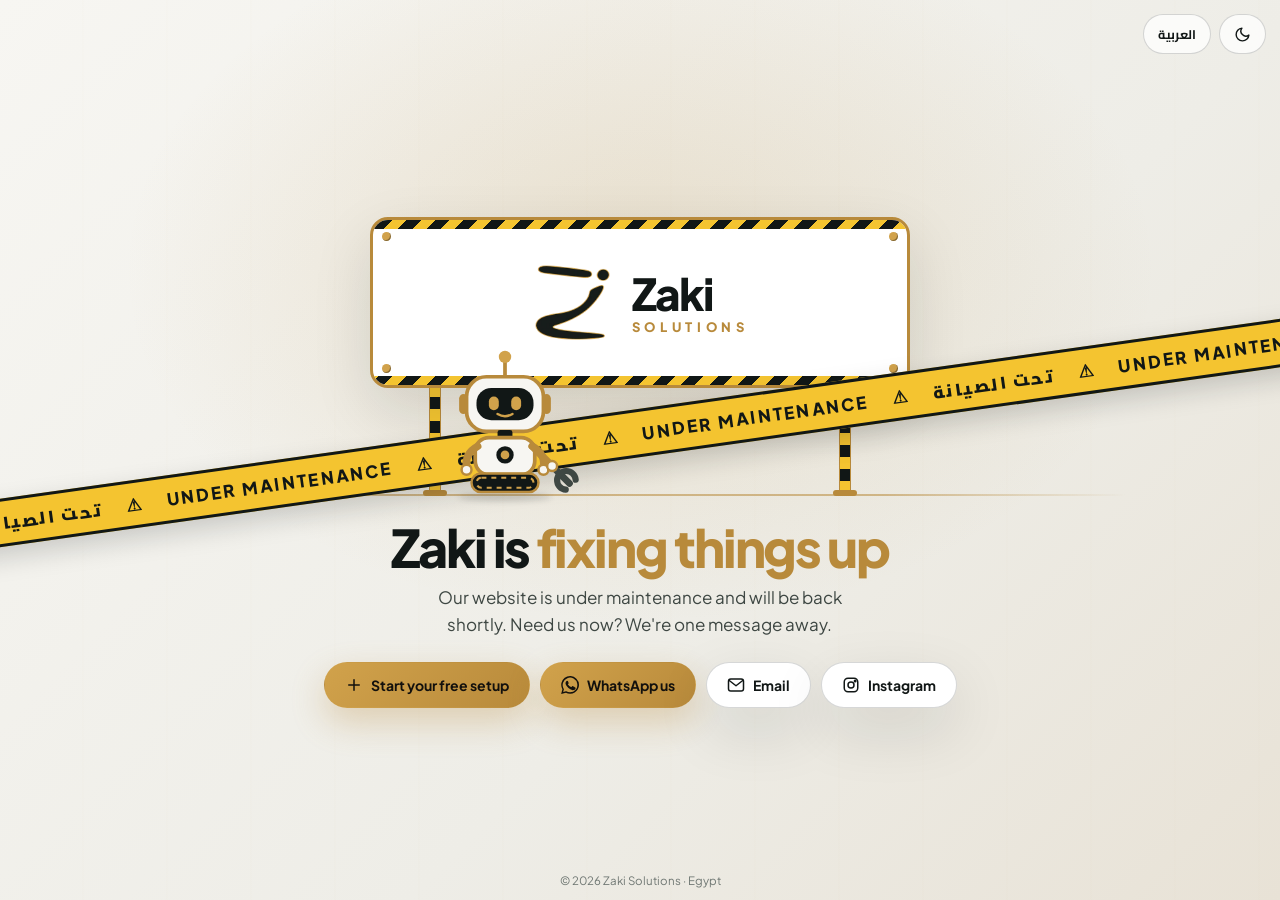
==== commit d2bfaa42: "Add 'Start your free setup' button linking to zaki-ops.com/signup Co-Authored-By: Claude Opus 5.5 <n" ====
--- a/index.html
+++ b/index.html
@@ -226,6 +226,10 @@
     </div>
 
     <nav class="contact reveal d3" aria-label="Contact">
+      <a class="btn primary" href="https://zaki-ops.com/signup" data-href-en="https://zaki-ops.com/signup" data-href-ar="https://zaki-ops.com/signup?lang=ar">
+        <svg viewBox="0 0 24 24" fill="none" stroke="currentColor" stroke-width="2" stroke-linecap="round" stroke-linejoin="round"><path d="M12 5v14M5 12h14"/></svg>
+        <span data-en="Start your free setup" data-ar="ابدأ الإعداد مجاناً">Start your free setup</span>
+      </a>
       <a class="btn primary" href="https://wa.me/201095722660" target="_blank" rel="noopener">
         <svg viewBox="0 0 24 24" fill="currentColor"><path d="M17.5 14.4c-.3-.1-1.8-.9-2-1s-.5-.1-.7.1-.8 1-.9 1.2-.3.2-.6.1a8.2 8.2 0 0 1-4-3.5c-.3-.5.3-.5.9-1.6.1-.2 0-.4 0-.5l-.9-2.2c-.2-.6-.5-.5-.7-.5h-.6a1.2 1.2 0 0 0-.9.4 3.7 3.7 0 0 0-1.1 2.7 6.5 6.5 0 0 0 1.3 3.4 14.6 14.6 0 0 0 5.7 5c2.1.9 2.9 1 4 .8a3.4 3.4 0 0 0 2.2-1.6 2.8 2.8 0 0 0 .2-1.6c-.1-.1-.3-.2-.6-.3zM12 21.8a9.8 9.8 0 0 1-5-1.4l-.4-.2-3.7 1 1-3.6-.2-.4A9.8 9.8 0 1 1 12 21.8zM20.5 3.5A11.8 11.8 0 0 0 1.9 17.7L.2 24l6.4-1.7A11.8 11.8 0 0 0 24 12a11.7 11.7 0 0 0-3.5-8.5z"/></svg>
         <span data-en="WhatsApp us" data-ar="كلّمنا واتساب">WhatsApp us</span>
@@ -257,6 +261,7 @@
       document.documentElement.dir = ar ? "rtl" : "ltr";
       document.body.classList.toggle("ar", ar);
       document.querySelectorAll("[data-en]").forEach(el => { el.innerHTML = el.dataset[lang]; });
+      document.querySelectorAll("[data-href-en]").forEach(el => { el.href = ar ? el.dataset.hrefAr : el.dataset.hrefEn; });
       document.getElementById("langBtn").textContent = ar ? "English" : "العربية";
       try { localStorage.setItem("zs-lang", lang); } catch (e) {}
     }
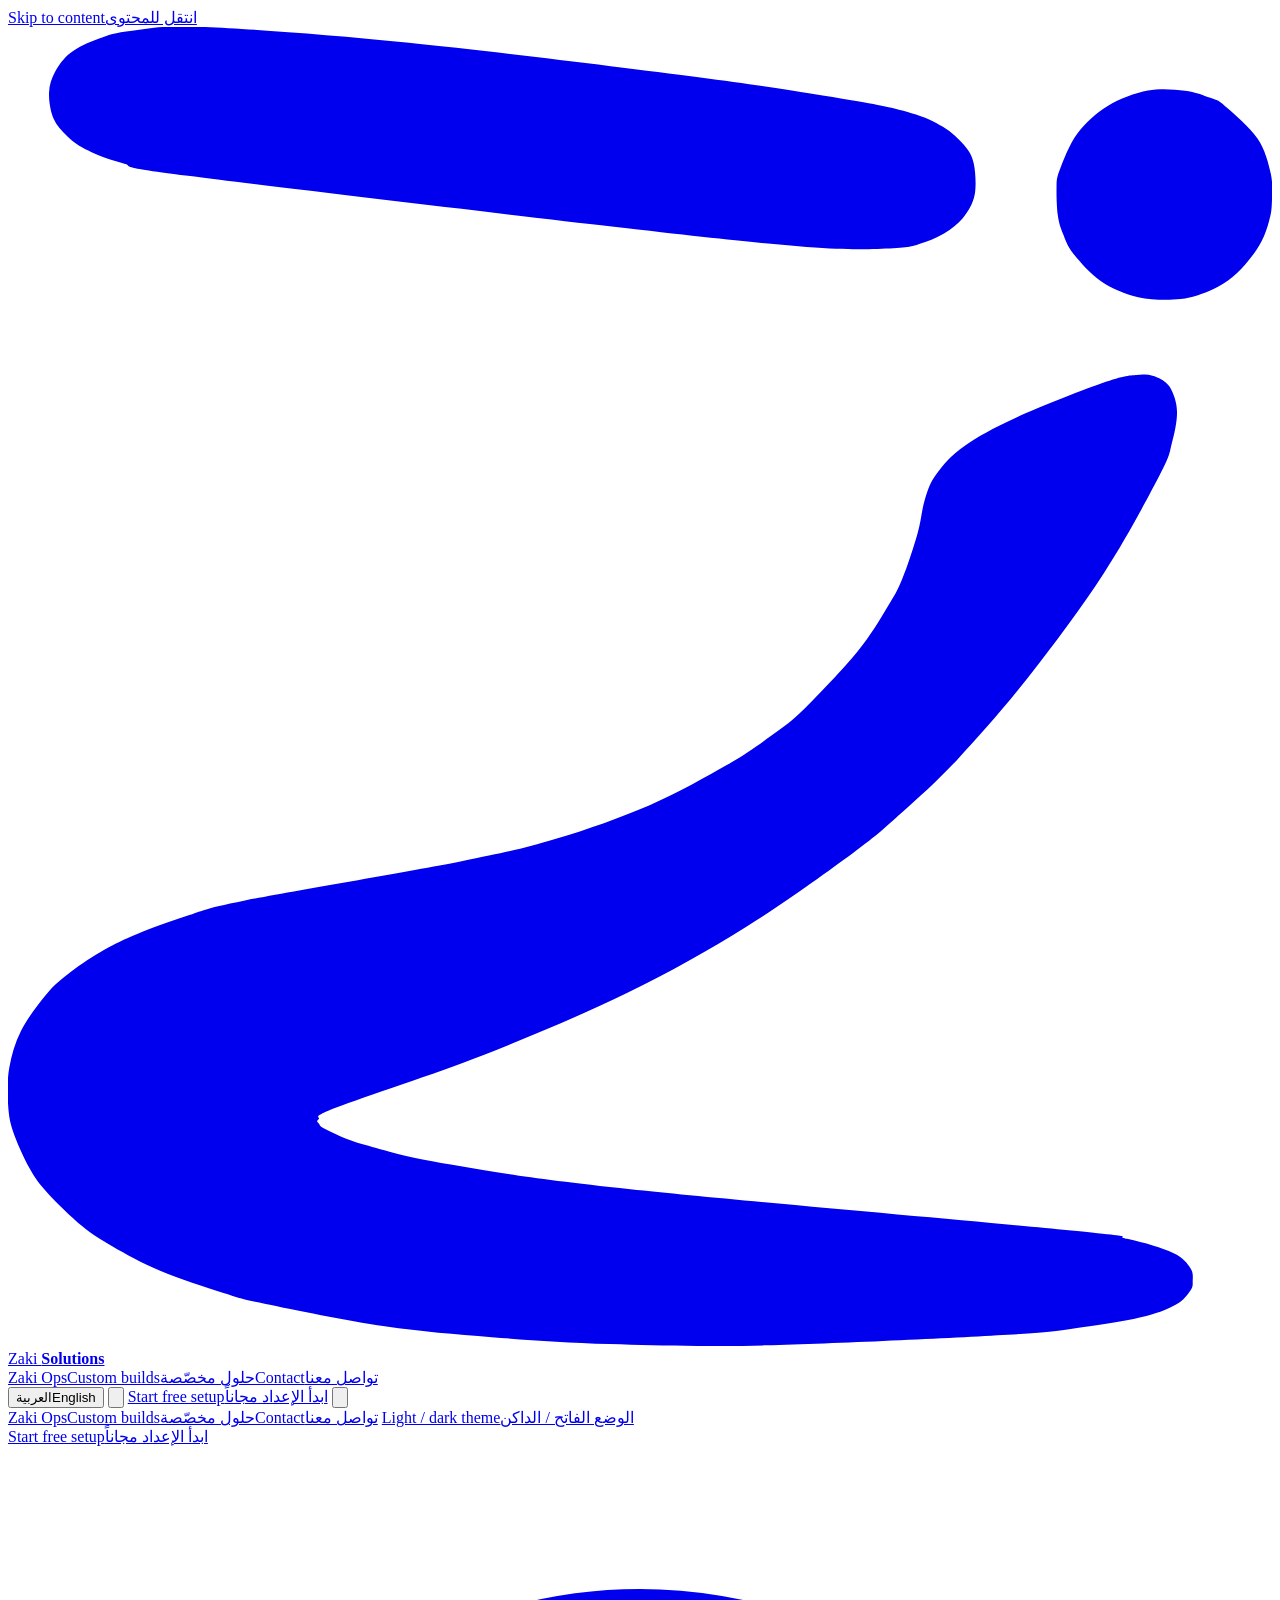
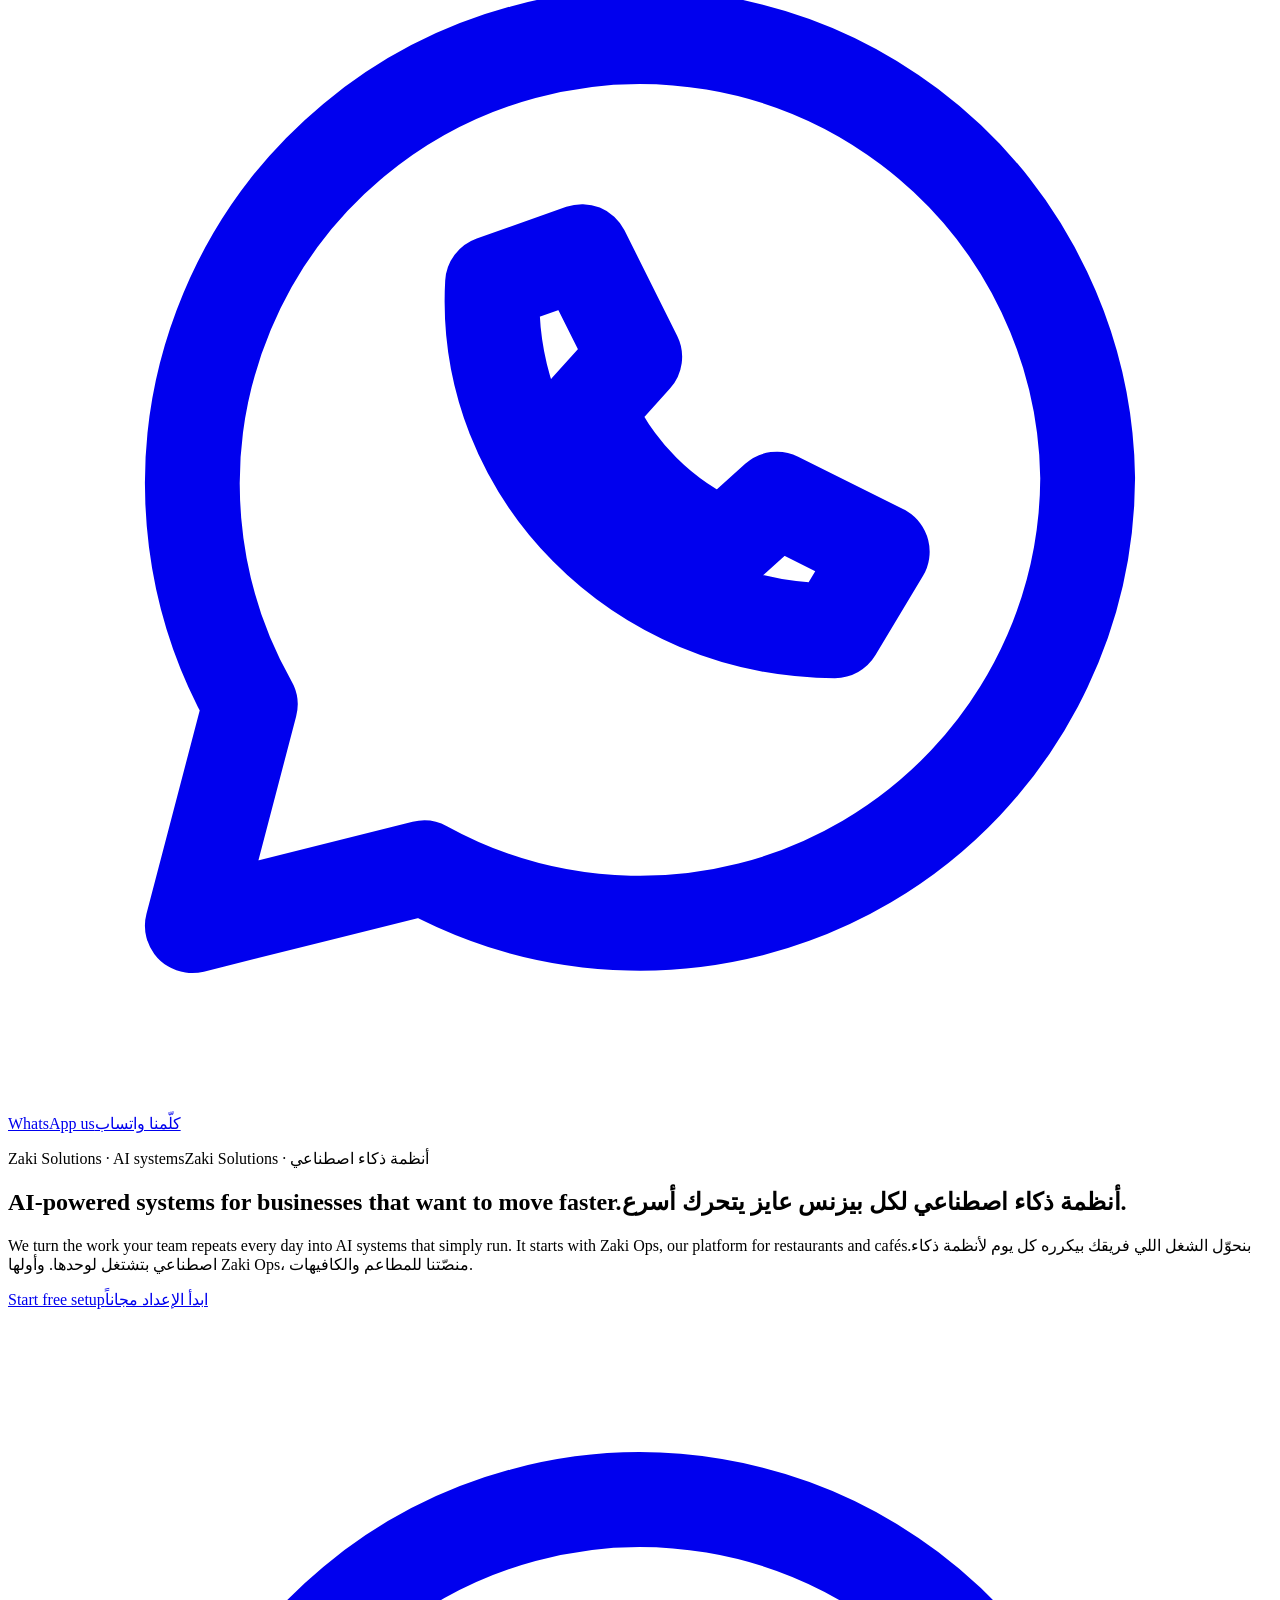
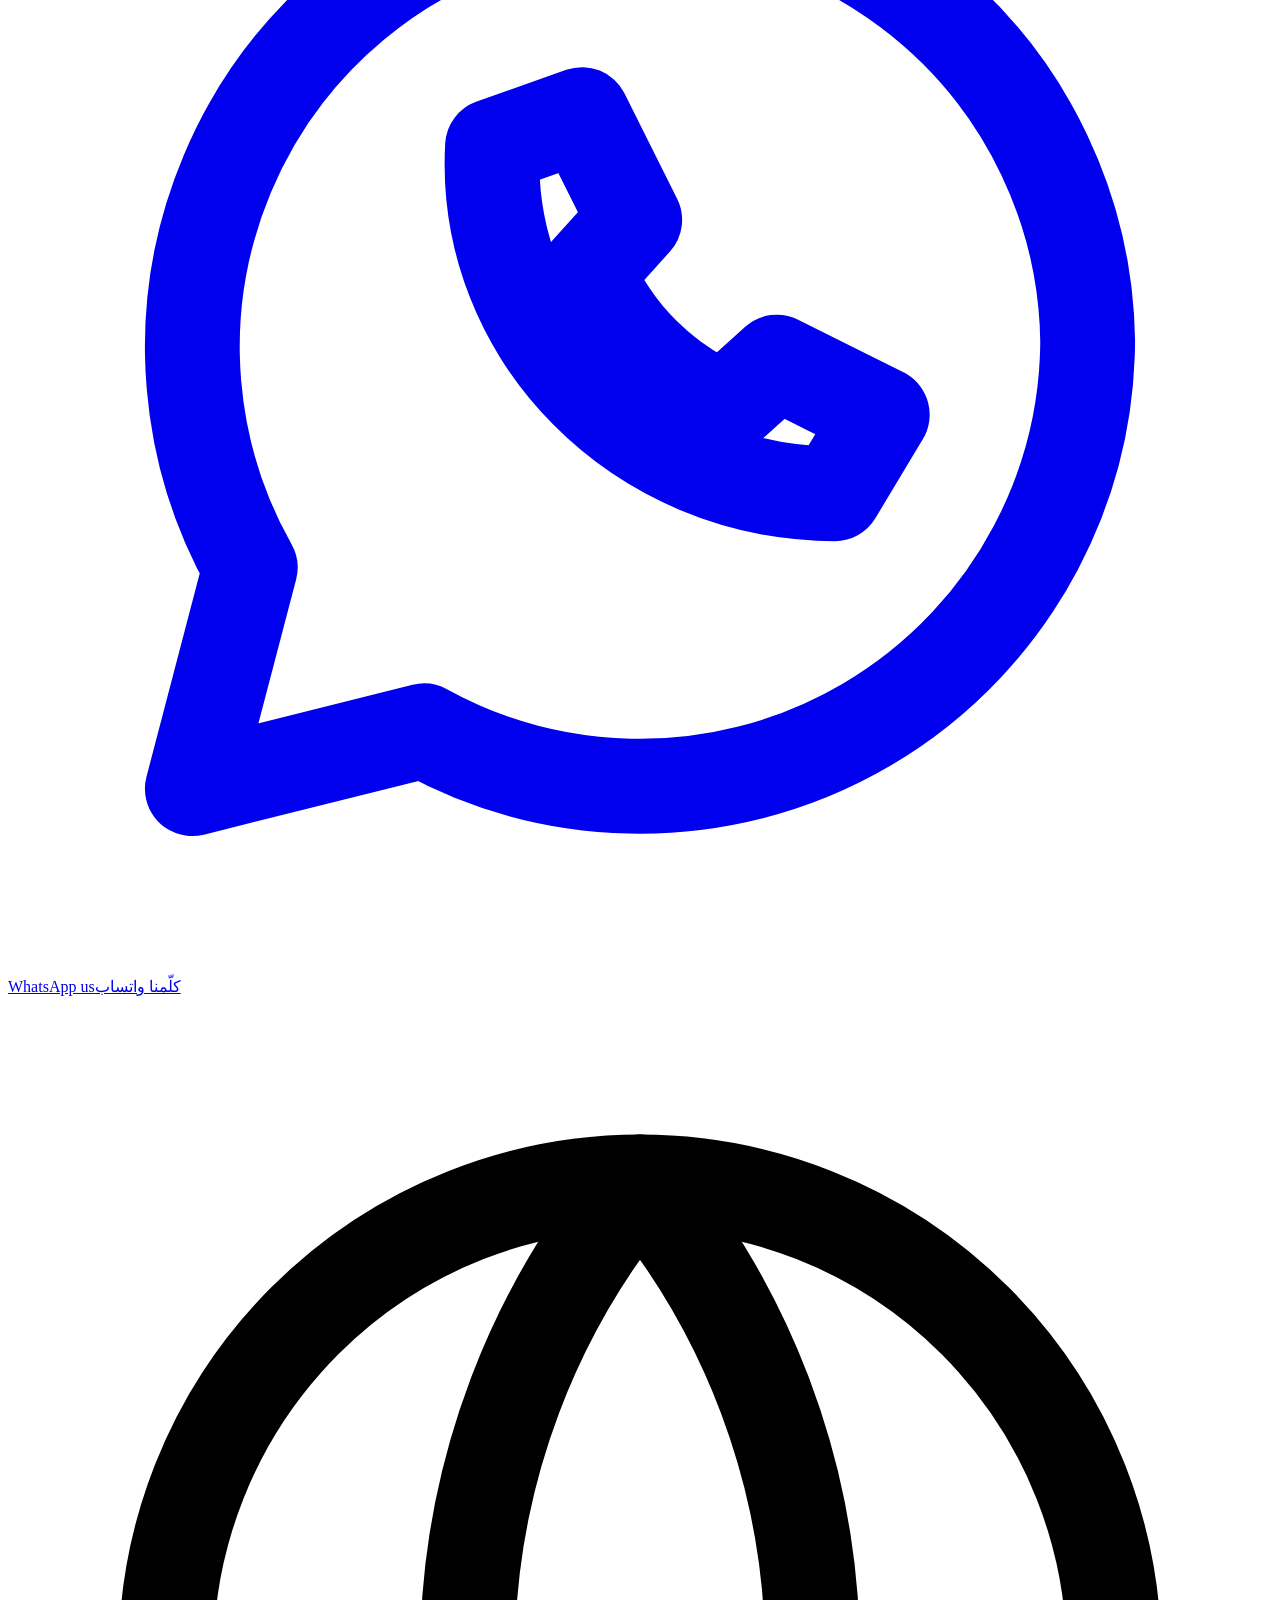
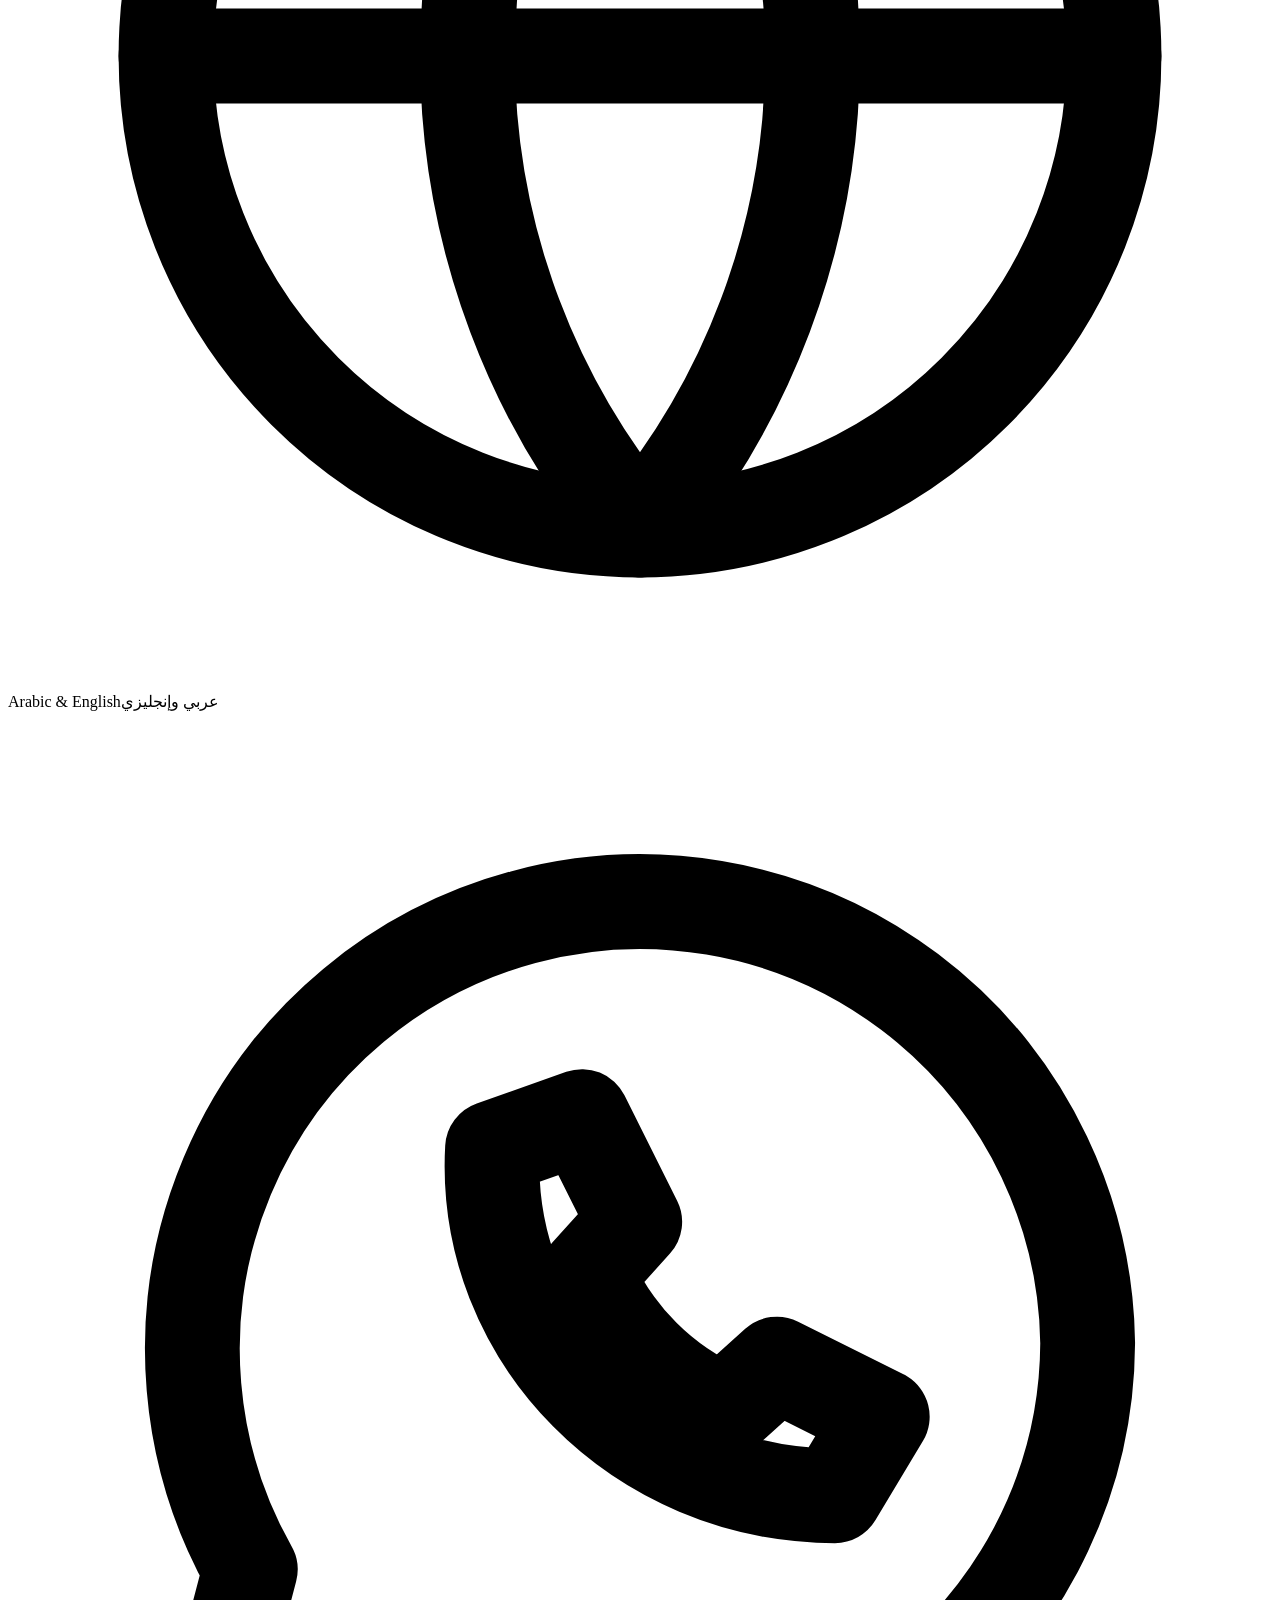
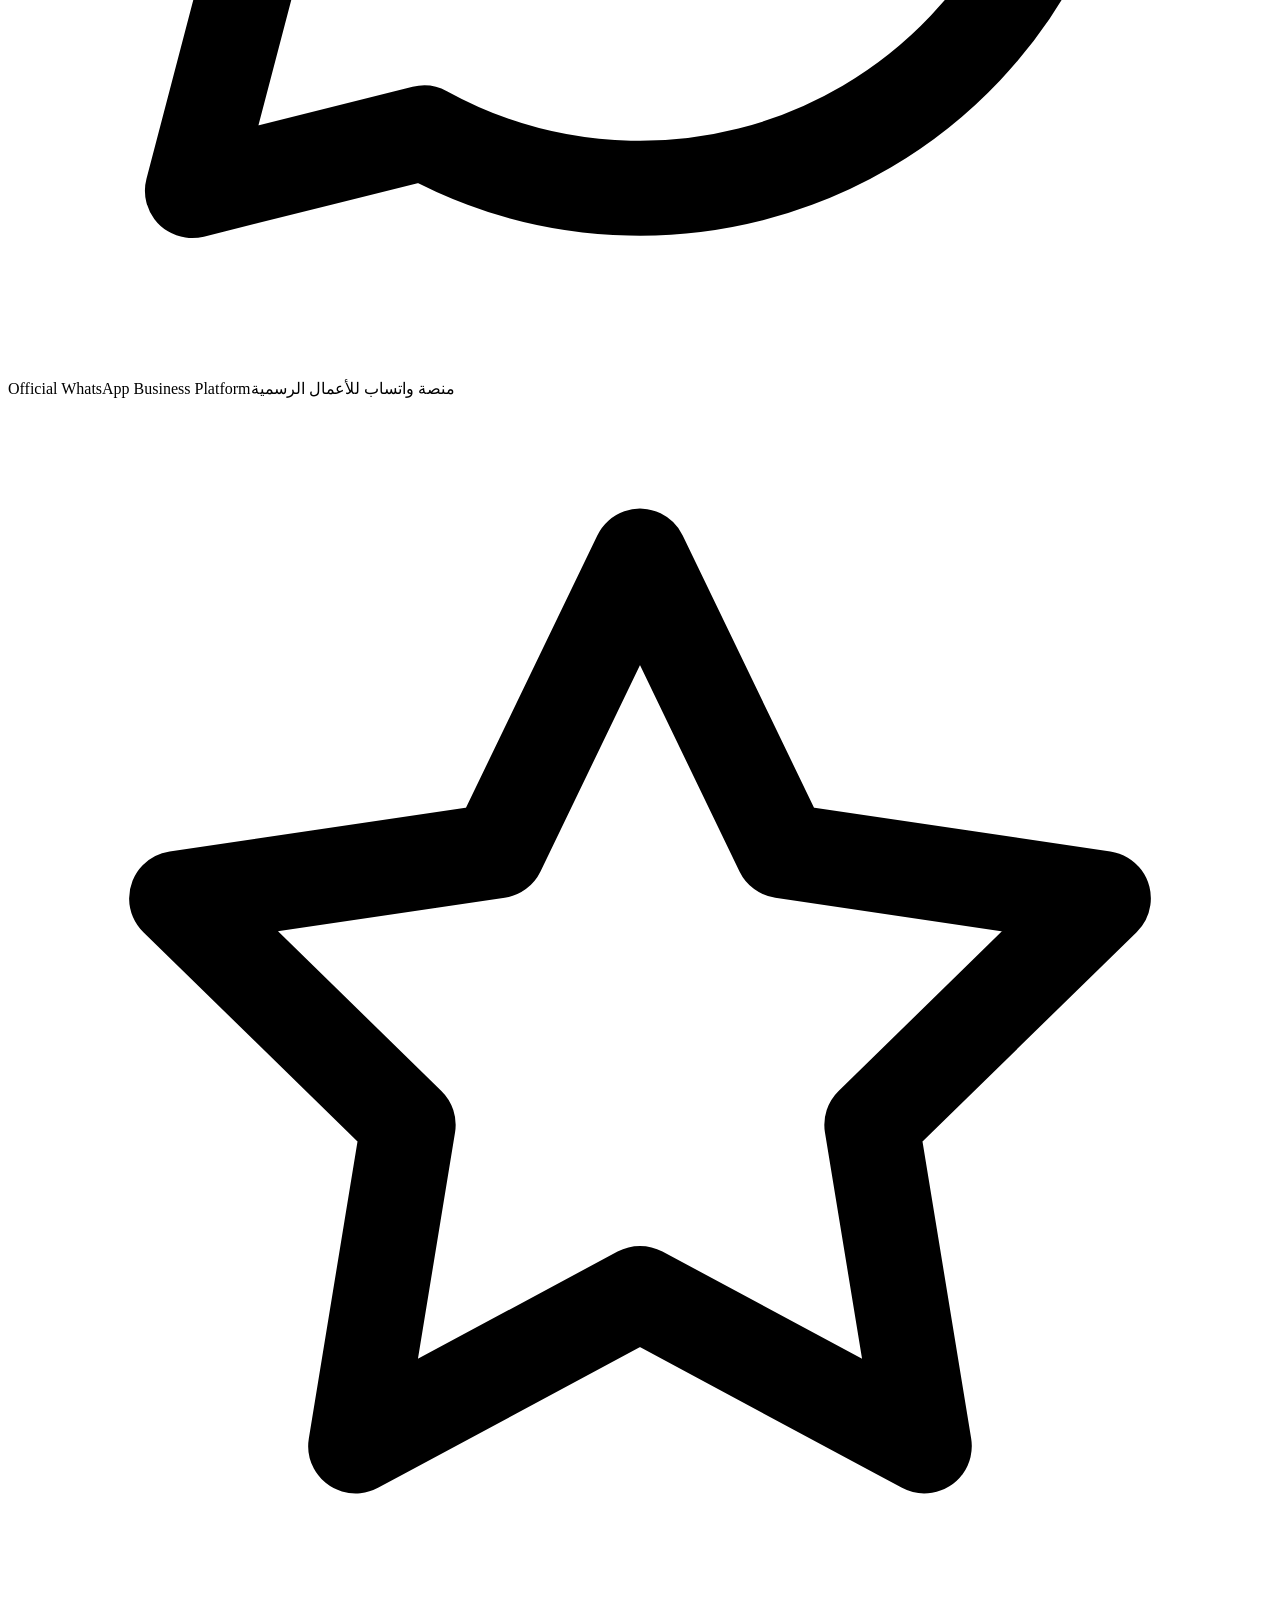
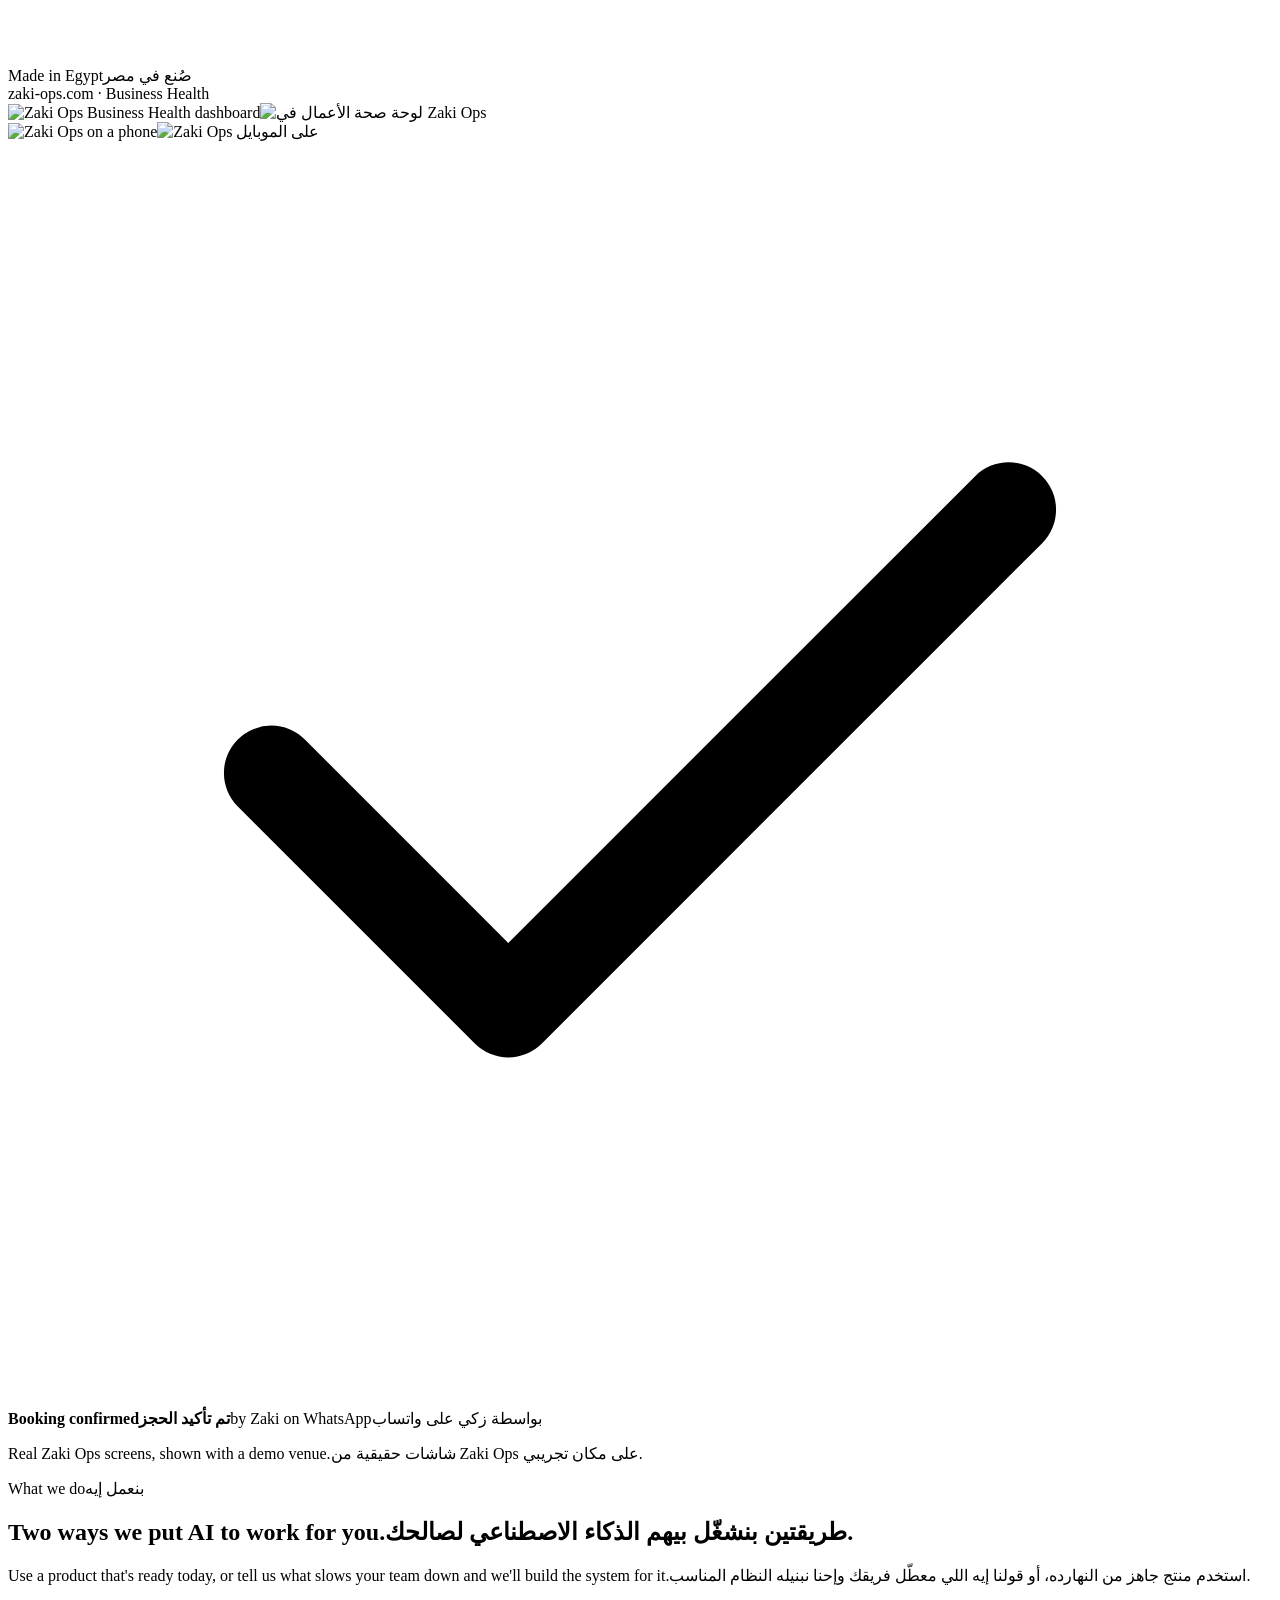
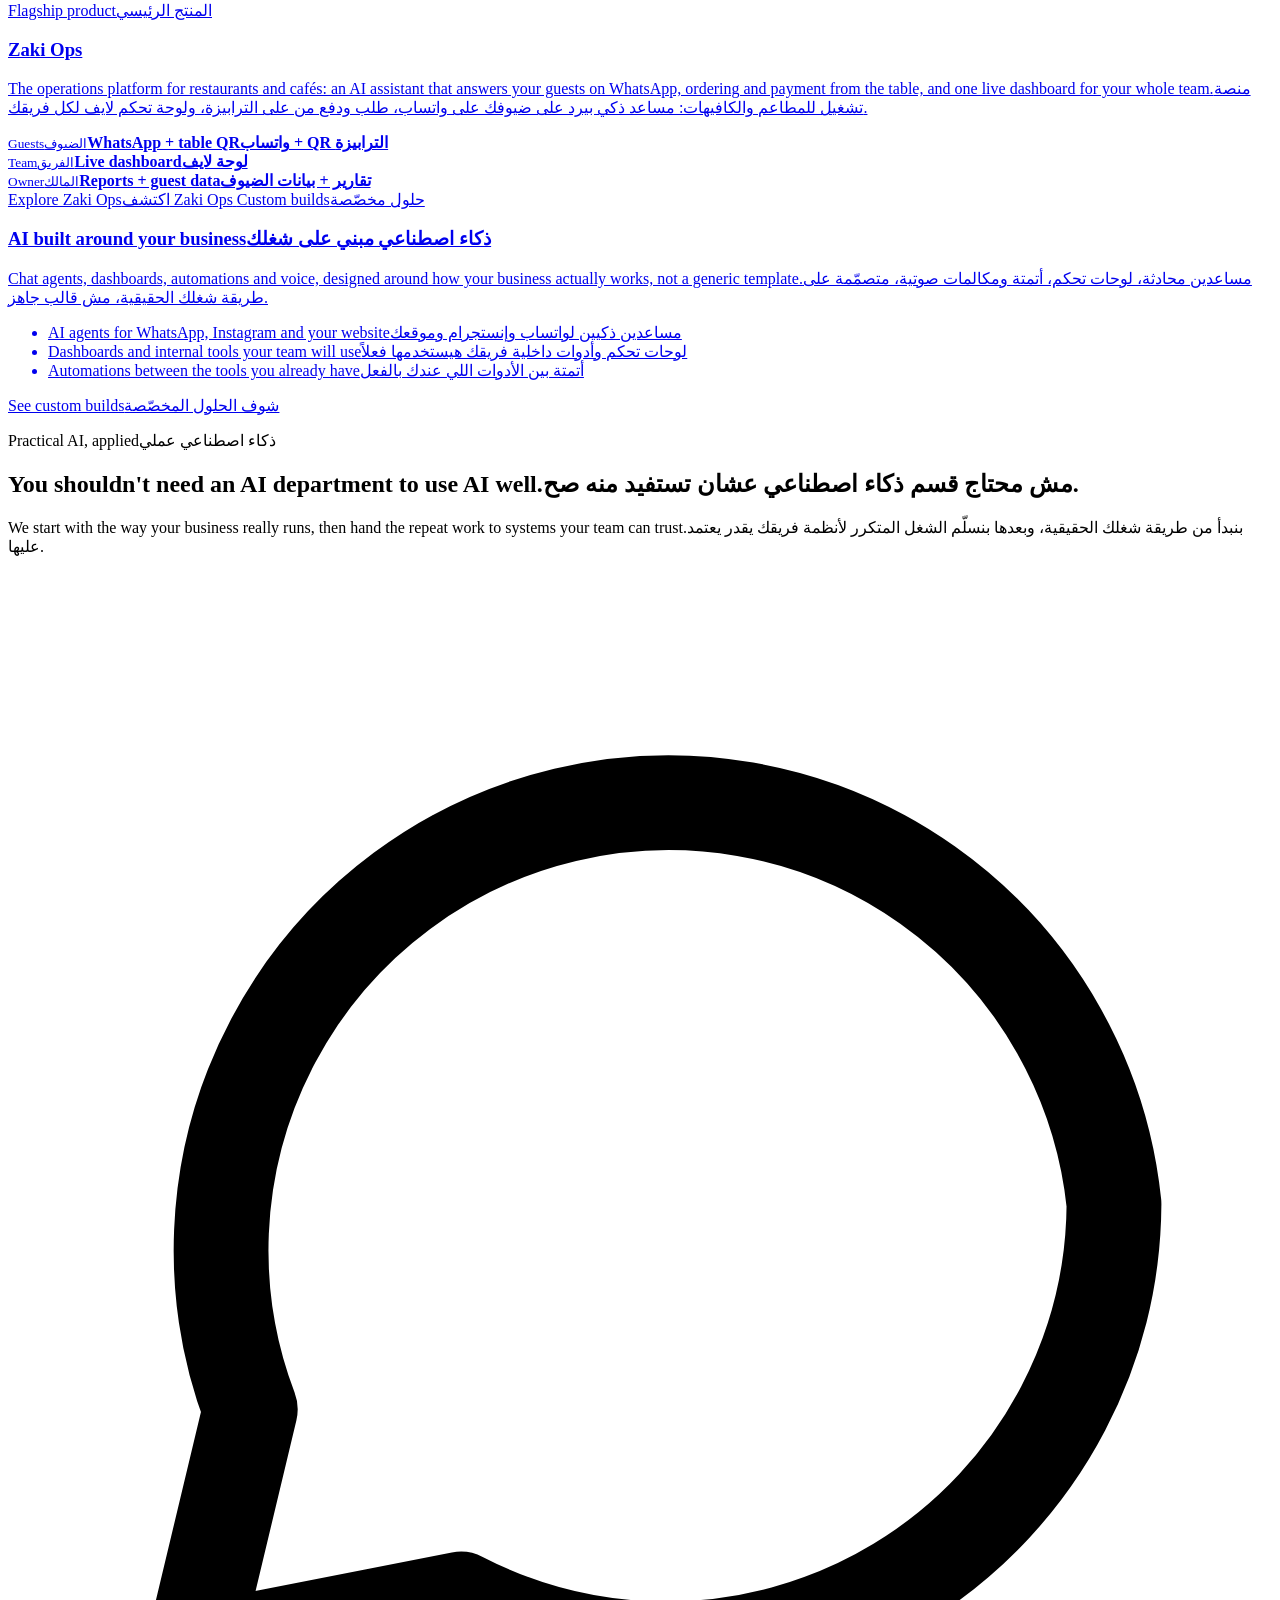
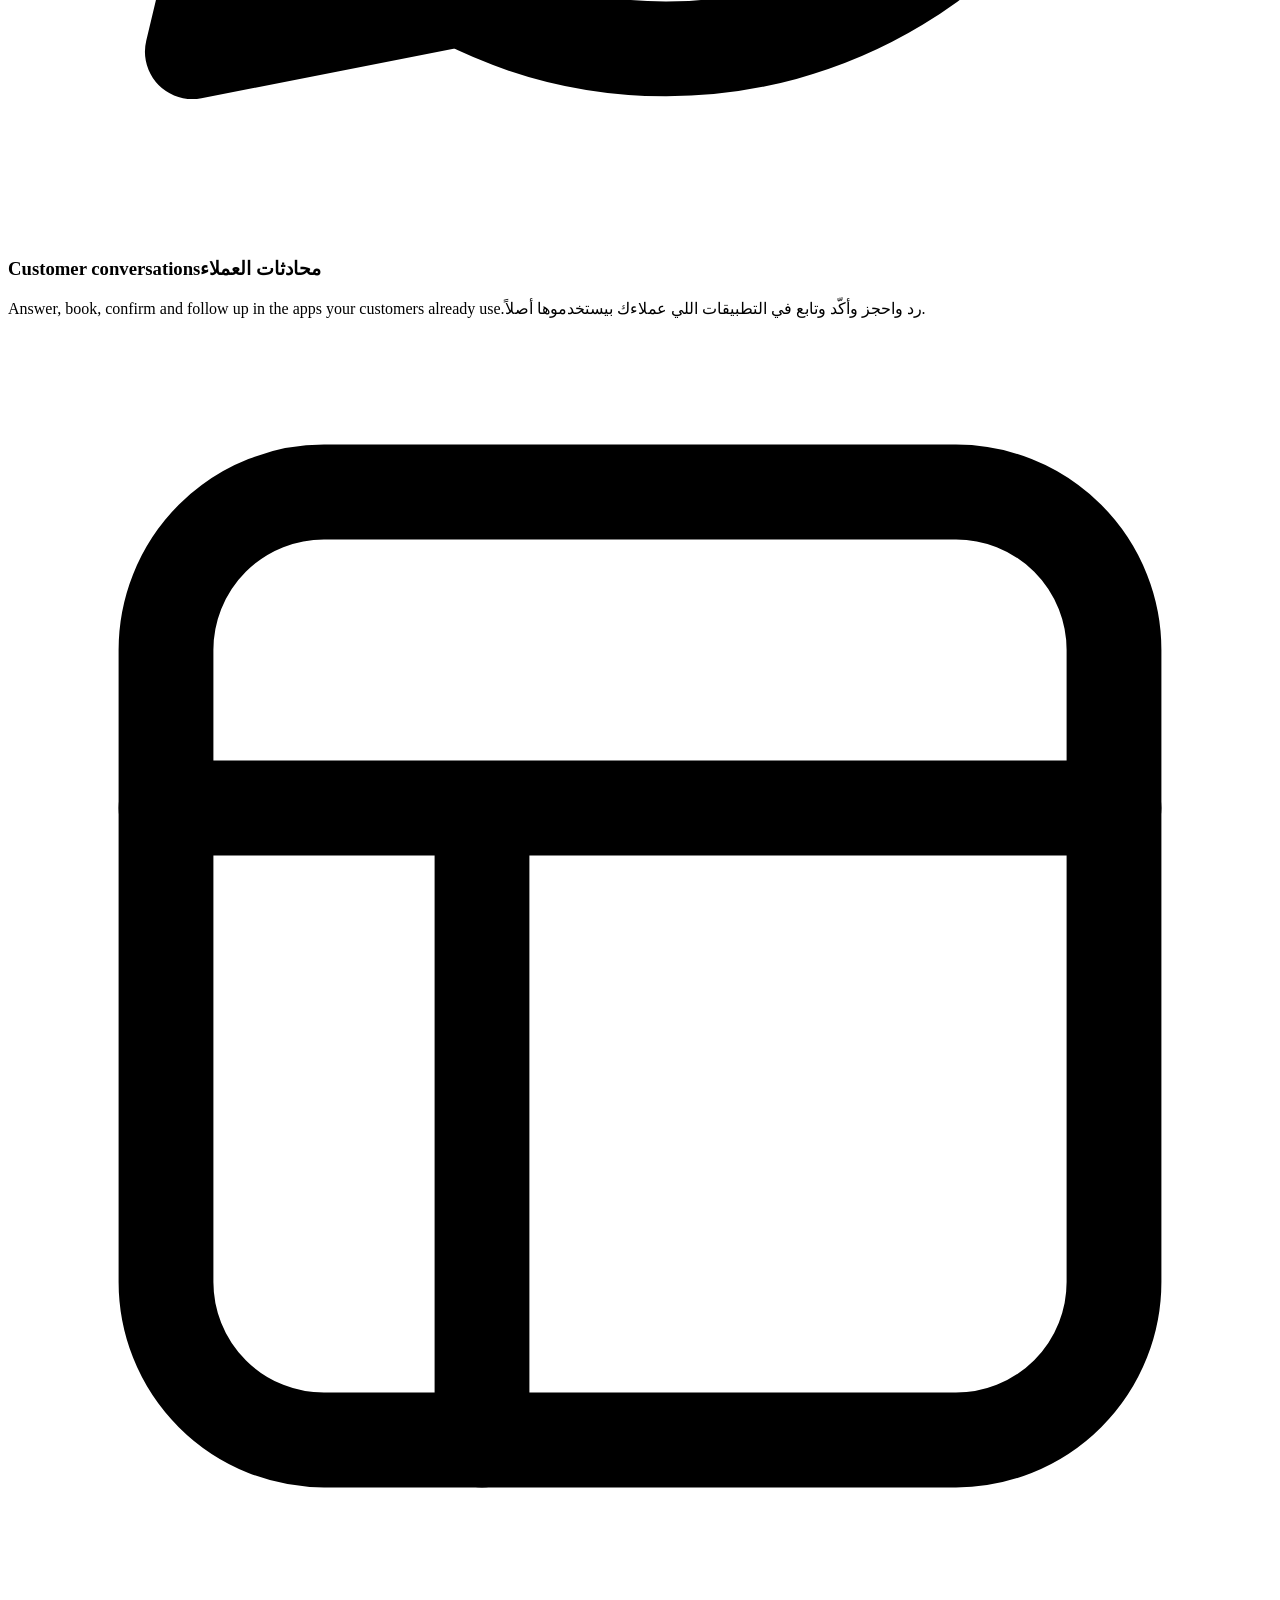
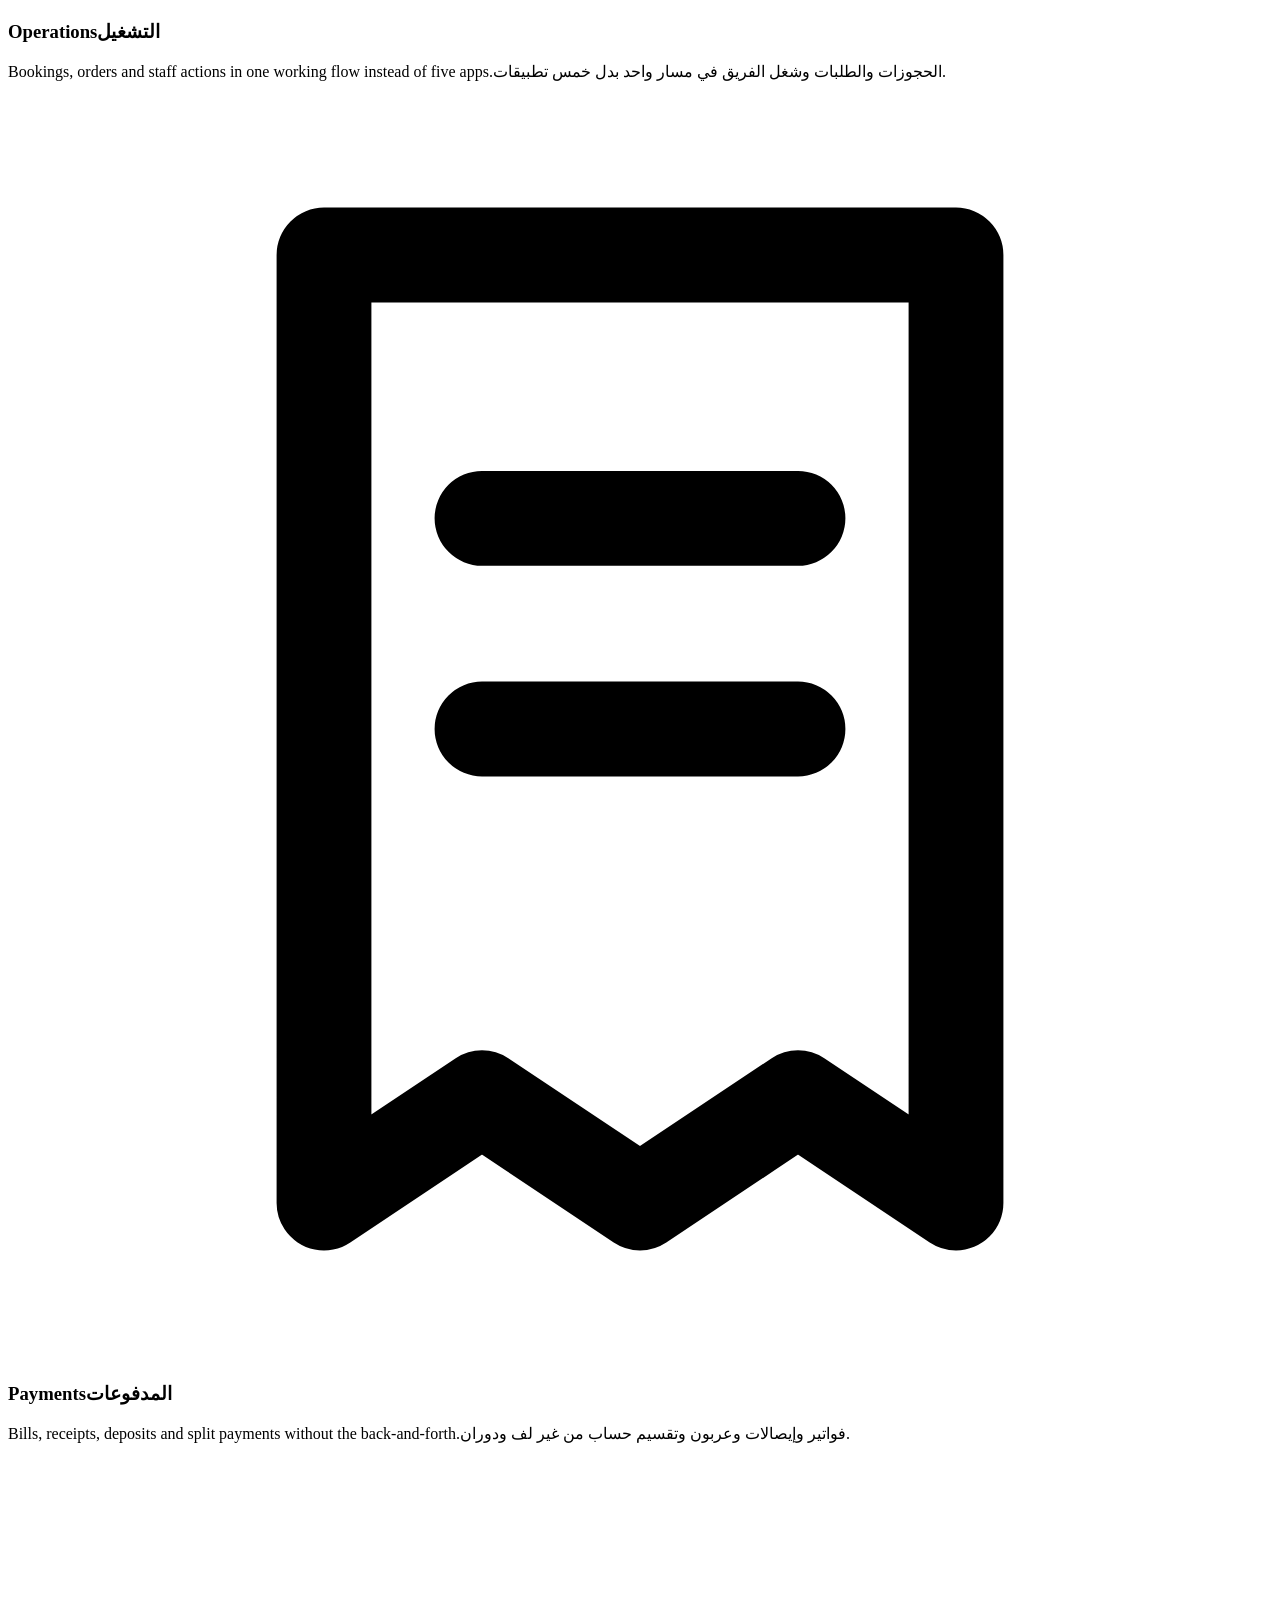
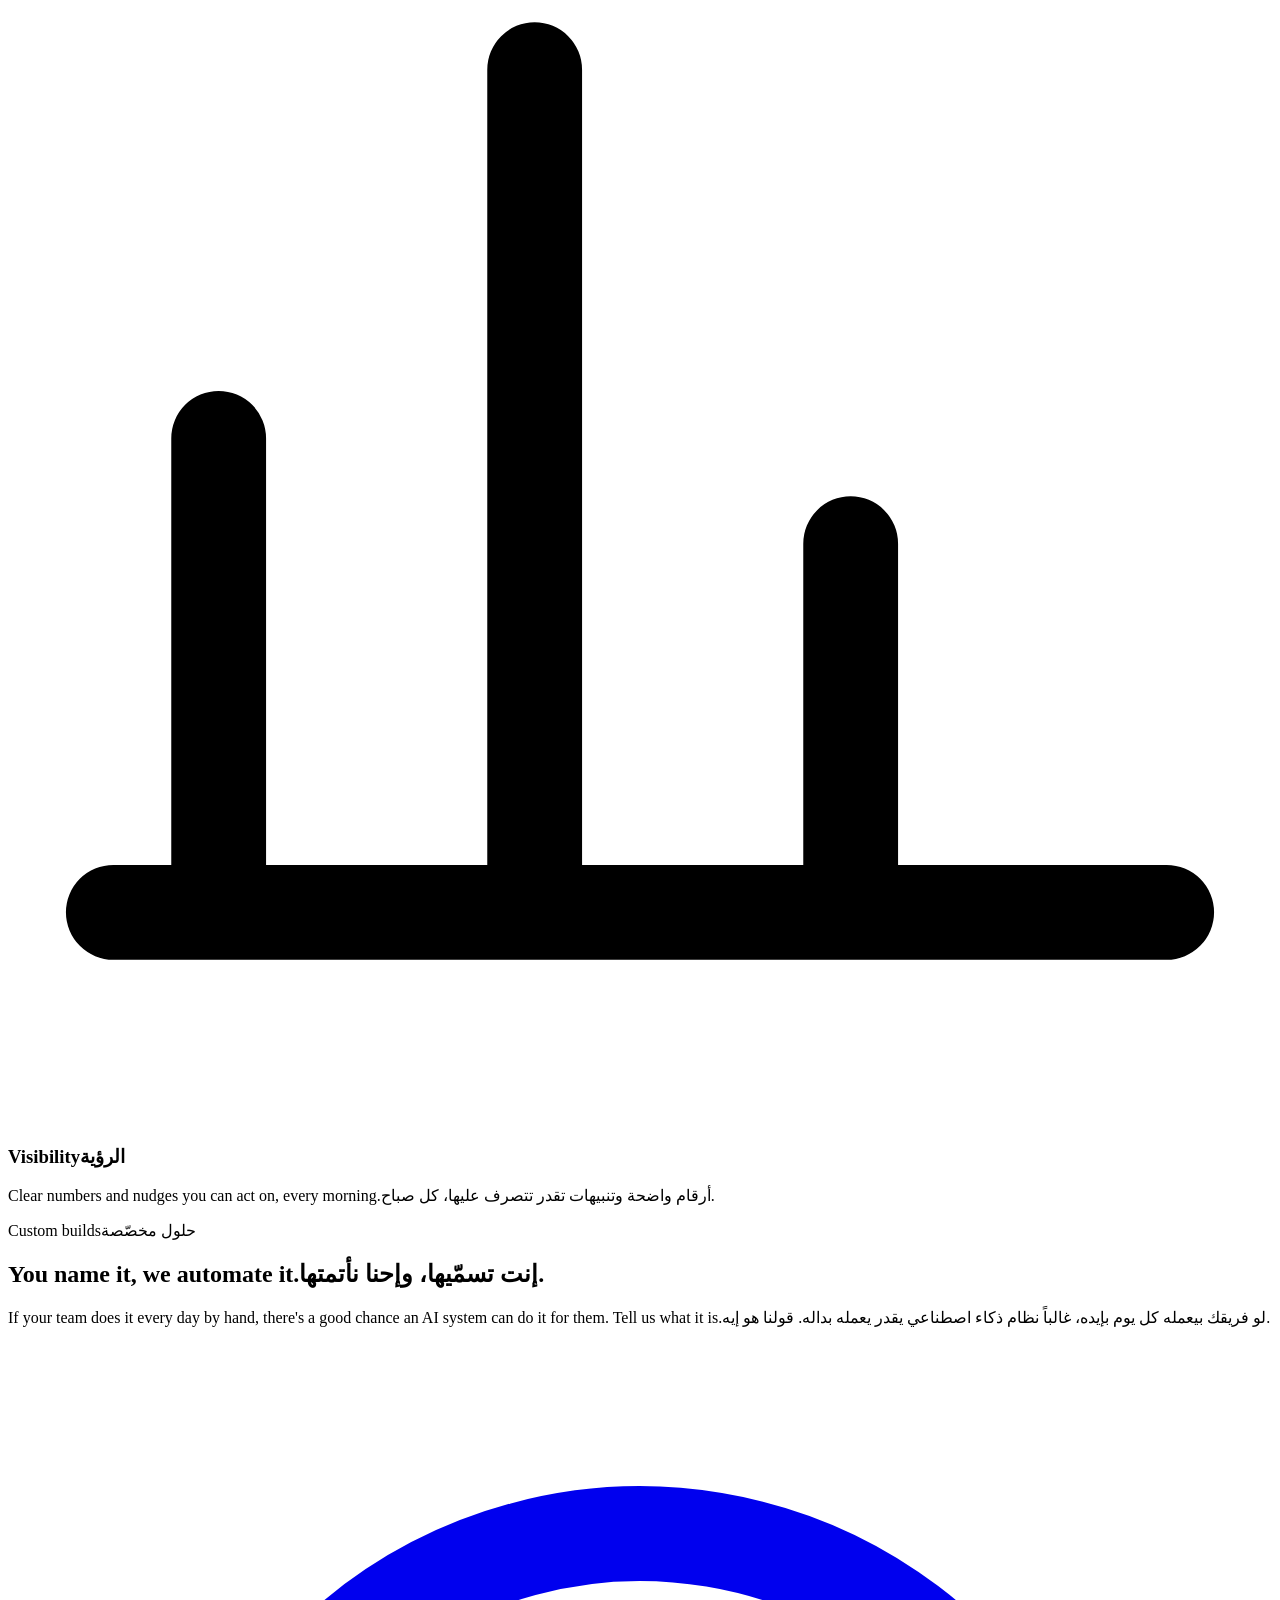
==== commit 02e1826c: "New site pages: company home, Zaki Ops, custom builds, contact, 404 Co-Authored-By: Claude Opus 5.5 " ====
--- a/index.html
+++ b/index.html
@@ -1,283 +1,229 @@
 <!DOCTYPE html>
-<html lang="en" dir="ltr">
+<html lang="en" dir="ltr" data-theme="dark" data-title-en="Zaki Solutions · AI systems for businesses" data-title-ar="Zaki Solutions · أنظمة ذكاء اصطناعي للبيزنس" data-desc-en="Zaki Solutions is an Egyptian company building AI systems for businesses: Zaki Ops for restaurants and cafés, and custom automation for everyone else." data-desc-ar="Zaki Solutions شركة مصرية بتبني أنظمة ذكاء اصطناعي للبيزنس: Zaki Ops للمطاعم والكافيهات، وأتمتة مخصّصة لأي بيزنس تاني.">
 <head>
-  <meta charset="UTF-8">
-  <meta name="viewport" content="width=device-width, initial-scale=1.0, viewport-fit=cover">
-  <meta name="robots" content="noindex">
-  <meta name="theme-color" content="#12100d">
-  <title>Zaki Solutions · Under maintenance</title>
-  <meta name="description" content="Zaki Solutions is under maintenance. We'll be back shortly.">
-  <link rel="icon" type="image/webp" href="[data-uri]">
-  <link rel="preconnect" href="https://fonts.googleapis.com">
-  <link rel="preconnect" href="https://fonts.gstatic.com" crossorigin>
-  <link href="https://fonts.googleapis.com/css2?family=Plus+Jakarta+Sans:wght@400;500;600;700;800&family=Cairo:wght@500;600;700;800;900&display=swap" rel="stylesheet">
-  <script>
-    // Theme before first paint: saved choice, else the device setting.
-    (function(){try{var t=localStorage.getItem("zs-theme");if(t?t==="light":matchMedia("(prefers-color-scheme: light)").matches)document.documentElement.classList.add("light")}catch(e){}})();
-  </script>
-  <style>
-    /* Zaki brand tokens (same values as the app's static/css/dashboard.css) */
-    :root{color-scheme:dark;--bg:#12100d;--surface:#1f1a13;--t:#f7f6f2;--t2:#cbc5b8;--t3:#9d9485;--line:rgba(247,246,242,.11);--line-2:rgba(247,246,242,.18);--ink:#111716;--ivory:#f7f6f2;--brass:#b88a3b;--brass-2:#d1a24b;--silver:#e2e4df;--tape:#f4c430;--shadow:0 1px 0 rgba(255,255,255,.045) inset,0 20px 55px rgba(0,0,0,.3);--ease:cubic-bezier(.22,1,.36,1);--cycle:14s}
-    :root.light{color-scheme:light;--bg:#eeede7;--surface:#fff;--t:#111716;--t2:#3e4743;--t3:#6f7773;--line:rgba(17,23,22,.10);--line-2:rgba(17,23,22,.17);--shadow:0 1px 0 rgba(255,255,255,.9) inset,0 22px 60px rgba(17,23,22,.12)}
-    *{box-sizing:border-box;margin:0;padding:0}
-    html,body{height:100%;overflow:hidden;overflow:clip}
-    body{height:100dvh;overflow:hidden;display:flex;flex-direction:column;background:var(--bg);color:var(--t);font-family:"Plus Jakarta Sans","Cairo",sans-serif;-webkit-font-smoothing:antialiased;transition:background .3s,color .3s}
-    body.ar{font-family:"Cairo","Plus Jakarta Sans",sans-serif}
-    a{color:inherit;text-decoration:none}
-    :focus-visible{outline:3px solid #d8ad5b;outline-offset:3px;border-radius:12px}
-
-    /* backdrop: brass glow + fine brass lines, like the app login */
-    body::before{content:"";position:fixed;inset:0;z-index:-2;pointer-events:none;background:radial-gradient(720px 520px at 50% 30%,rgba(184,138,59,.2),transparent 70%),radial-gradient(620px 420px at 85% 85%,rgba(247,246,242,.05),transparent 68%),linear-gradient(135deg,#0a0f0e,#111716 58%,#151310)}
-    :root.light body::before{background:radial-gradient(760px 520px at 50% 30%,rgba(184,138,59,.18),transparent 68%),linear-gradient(135deg,#f7f6f2,#eeede7 60%,#e8e2d6)}
-    body::after{content:"";position:fixed;inset:0;z-index:-1;pointer-events:none;opacity:.25;background:repeating-linear-gradient(90deg,transparent 0 82px,rgba(184,138,59,.08) 83px,transparent 84px)}
-
-    /* language + theme toggles: the only controls besides contact */
-    .toggles{position:fixed;top:max(14px,env(safe-area-inset-top));right:max(14px,env(safe-area-inset-right));display:flex;gap:8px;z-index:20;direction:ltr}
-    .tog{height:40px;min-width:40px;padding:0 14px;border-radius:999px;border:1px solid var(--line-2);background:rgba(247,246,242,.07);color:var(--t);backdrop-filter:blur(18px);-webkit-backdrop-filter:blur(18px);font:700 12.5px "Plus Jakarta Sans","Cairo",sans-serif;cursor:pointer;display:inline-flex;align-items:center;justify-content:center;transition:border-color .2s,transform .2s var(--ease)}
-    :root.light .tog{background:rgba(255,255,255,.75)}
-    .tog:hover{border-color:var(--brass);transform:translateY(-1px)}
-    .tog svg{width:17px;height:17px}
-    .tog .moon{display:none}:root.light .tog .sun{display:none}:root.light .tog .moon{display:block}
-
-    main{flex:1;min-height:0;width:100%;overflow:hidden;overflow:clip;display:flex;flex-direction:column;align-items:center;justify-content:center;text-align:center;padding:64px 18px 8px;gap:clamp(14px,2.6vh,26px)}
-
-    /* ── scene: sign on posts, tape, robot ─────────────────────────── */
-    .scene{--bw:min(86vw,540px);--bh:clamp(96px,19vh,175px);--ph:clamp(60px,12vh,112px);--rb:clamp(70px,14vh,124px);position:relative;width:var(--bw);height:calc(var(--bh) + var(--ph));flex:0 0 auto;direction:ltr}
-    .ground{position:absolute;left:-40%;right:-40%;bottom:0;height:2px;background:linear-gradient(90deg,transparent,var(--brass) 25%,var(--brass) 75%,transparent);opacity:.55}
-
-    .sign{position:absolute;inset:0 0 auto 0;height:var(--bh);z-index:1;transform-origin:50% 100%;animation:sway 6s ease-in-out infinite}
-    @keyframes sway{0%,100%{transform:rotate(-1.4deg)}50%{transform:rotate(1.1deg)}}
-    .board{position:absolute;inset:0;border-radius:18px;background:var(--surface);border:3px solid var(--brass);box-shadow:var(--shadow);overflow:hidden;display:flex;align-items:center;justify-content:center;gap:clamp(10px,2.4vw,18px);padding:16px 22px}
-    .board::before,.board::after{content:"";position:absolute;left:0;right:0;height:9px;background:repeating-linear-gradient(-45deg,var(--tape) 0 10px,var(--ink) 10px 20px)}
-    .board::before{top:0}.board::after{bottom:0}
-    .board img{height:62%;width:auto;flex:0 0 auto}
-    .board .on-light{display:none}:root.light .board .on-light{display:block}:root.light .board .on-dark{display:none}
-    .wordmark{text-align:left;line-height:1}
-    .wordmark b{display:block;font-weight:800;font-size:clamp(26px,5.4vh,44px);letter-spacing:-.04em;color:var(--t)}
-    .wordmark span{display:block;margin-top:6px;font-weight:800;font-size:clamp(10px,1.7vh,13px);letter-spacing:.36em;text-transform:uppercase;color:var(--brass-2)}
-    :root.light .wordmark span{color:var(--brass)}
-    .bolt{position:absolute;width:9px;height:9px;border-radius:50%;background:var(--brass-2);box-shadow:inset -1px -1px 0 rgba(0,0,0,.35);z-index:2}
-    .bolt.tl{top:15px;left:12px}.bolt.tr{top:15px;right:12px}.bolt.bl{bottom:15px;left:12px}.bolt.br{bottom:15px;right:12px}
-    .bolt.loose{animation:loose 2.2s ease-in-out infinite}
-    @keyframes loose{0%,100%{transform:rotate(0)}50%{transform:rotate(160deg)}}
-
-    .post{position:absolute;top:calc(var(--bh) - 4px);bottom:0;width:12px;margin-left:-6px;border-radius:4px 4px 0 0;background:repeating-linear-gradient(180deg,var(--tape) 0 12px,var(--ink) 12px 24px);border:1.5px solid var(--brass);z-index:0}
-    .post.l{left:12%}.post.r{left:88%}
-    .post::after{content:"";position:absolute;left:-7px;right:-7px;bottom:-1px;height:6px;border-radius:3px;background:var(--brass)}
-
-    /* caution tape: crosses the whole screen, in front of the sign, behind the robot */
-    .tape{position:absolute;left:50%;top:calc(var(--bh) + var(--ph) * .42);width:max(2400px,300vw);height:clamp(36px,5.6vh,48px);transform:translate(-50%,-50%) rotate(-8deg);z-index:2;background:var(--tape);color:var(--ink);overflow:hidden;box-shadow:0 10px 30px rgba(0,0,0,.35);border-top:3px solid var(--ink);border-bottom:3px solid var(--ink);display:flex;align-items:center;pointer-events:none}
-    :root.light .tape{box-shadow:0 10px 26px rgba(17,23,22,.18)}
-    .tape-run{display:flex;white-space:nowrap;animation:run 60s linear infinite;font:900 clamp(13px,2.1vh,17px)/1 "Plus Jakarta Sans","Cairo",sans-serif;letter-spacing:.14em;text-transform:uppercase}
-    .tape-run span{padding-right:1.4em}
-    @keyframes run{from{transform:translateX(0)}to{transform:translateX(-50%)}}
-
-    /* robot */
-    .bot{position:absolute;bottom:0;width:var(--rb);height:calc(var(--rb) * 1.2);z-index:3;left:calc(12% + 8px);animation:move var(--cycle) ease-in-out infinite}
-    .bot-shadow{position:absolute;left:12%;right:12%;bottom:-5px;height:8px;border-radius:50%;background:rgba(0,0,0,.35);filter:blur(3px)}
-    :root.light .bot-shadow{background:rgba(17,23,22,.18)}
-    .facing{position:absolute;inset:0;animation:face var(--cycle) linear infinite}
-    .bot svg{width:100%;height:100%;overflow:visible;display:block;animation:bob .45s ease-in-out infinite alternate}
-    @keyframes bob{to{transform:translateY(-2px)}}
-    @keyframes move{0%,16%{left:calc(12% + 8px)}44%,62%{left:calc(88% - var(--rb) - 8px)}90%,100%{left:calc(12% + 8px)}}
-    @keyframes face{0%,14.9%{transform:scaleX(-1)}15%,60.9%{transform:scaleX(1)}61%,100%{transform:scaleX(-1)}}
-    /* the working arm, wrench and sparks only show while Zaki is at a post */
-    .work{animation:gateOn var(--cycle) linear infinite}
-    .rest{animation:gateOff var(--cycle) linear infinite}
-    @keyframes gateOn{0%,13.9%{opacity:1}14%,43.9%{opacity:0}44%,59.9%{opacity:1}60%,89.9%{opacity:0}90%,100%{opacity:1}}
-    @keyframes gateOff{0%,13.9%{opacity:0}14%,43.9%{opacity:1}44%,59.9%{opacity:0}60%,89.9%{opacity:1}90%,100%{opacity:0}}
-    .swing{transform-box:view-box;transform-origin:72px 80px;animation:swing .3s ease-in-out infinite alternate}
-    @keyframes swing{from{transform:rotate(-16deg)}to{transform:rotate(18deg)}}
-    .wrench{stroke:var(--silver)}:root.light .wrench{stroke:#3e4743}
-    .eye{transform-box:fill-box;transform-origin:center;animation:blink 4s infinite}
-    @keyframes blink{0%,92%,100%{transform:scaleY(1)}95%{transform:scaleY(.1)}}
-    .antenna{transform-box:view-box;transform-origin:50px 24px;animation:wiggle 1.2s ease-in-out infinite alternate}
-    @keyframes wiggle{from{transform:rotate(-8deg)}to{transform:rotate(8deg)}}
-    .beacon{animation:beacon 1s ease-in-out infinite alternate}
-    @keyframes beacon{from{opacity:.55}to{opacity:1}}
-    .tread{stroke-dasharray:4 4;animation:tread .5s linear infinite}
-    @keyframes tread{to{stroke-dashoffset:-8}}
-    .core{animation:beacon 1.6s ease-in-out infinite alternate}
-    .sparks{position:absolute;right:-6%;bottom:2%;width:0;height:0}
-    .sparks i{position:absolute;width:5px;height:5px;border-radius:50%;background:#ffd76a;box-shadow:0 0 8px #ffb52e;opacity:0;animation:spark .55s ease-out infinite}
-    .sparks i:nth-child(1){--dx:14px;--dy:-16px}
-    .sparks i:nth-child(2){--dx:20px;--dy:-4px;animation-delay:.12s}
-    .sparks i:nth-child(3){--dx:8px;--dy:-22px;animation-delay:.24s}
-    .sparks i:nth-child(4){--dx:18px;--dy:-12px;animation-delay:.36s}
-    .sparks i:nth-child(5){--dx:4px;--dy:-10px;animation-delay:.45s}
-    @keyframes spark{0%{opacity:1;transform:translate(0,0) scale(1)}100%{opacity:0;transform:translate(var(--dx),var(--dy)) scale(.3)}}
-
-    /* ── copy + contact ────────────────────────────────────────────── */
-    .copy{display:flex;flex-direction:column;align-items:center;gap:10px;position:relative;z-index:4}
-    h1{font-weight:800;font-size:clamp(28px,5vw,52px);line-height:1.05;letter-spacing:-.04em;max-width:17ch}
-    h1 em{font-style:normal;color:var(--brass-2)}
-    :root.light h1 em{color:var(--brass)}
-    body.ar h1{letter-spacing:0;line-height:1.3}
-    .lead{color:var(--t2);font-size:clamp(14.5px,1.6vw,17px);line-height:1.6;max-width:460px}
-    .contact{display:flex;gap:10px;flex-wrap:wrap;justify-content:center;position:relative;z-index:4}
-    .btn{display:inline-flex;align-items:center;justify-content:center;gap:8px;height:46px;padding:0 20px;border-radius:999px;font-weight:700;font-size:14px;border:1px solid var(--line-2);background:var(--surface);color:var(--t);box-shadow:var(--shadow);transition:transform .2s var(--ease),border-color .2s,box-shadow .2s}
-    .btn:hover{transform:translateY(-2px);border-color:var(--brass)}
-    .btn svg{width:18px;height:18px;flex:0 0 auto}
-    .btn.primary{background:linear-gradient(135deg,var(--brass-2),var(--brass));border-color:transparent;color:#12100d;box-shadow:0 14px 34px rgba(184,138,59,.32)}
-    .btn.primary:hover{box-shadow:0 18px 40px rgba(184,138,59,.42)}
-    footer{flex:0 0 auto;text-align:center;padding:4px 16px max(12px,env(safe-area-inset-bottom));font-size:11.5px;color:var(--t3);position:relative;z-index:4}
-
-    .reveal{animation:up .8s var(--ease) both}
-    .d1{animation-delay:.1s}.d2{animation-delay:.2s}.d3{animation-delay:.3s}
-    @keyframes up{from{opacity:0;transform:translateY(14px)}to{opacity:1;transform:none}}
-
-    /* phone */
-    @media (max-width:560px){
-      main{padding:62px 16px 6px}
-      .tog{height:38px;padding:0 12px}
-      .tape{transform:translate(-50%,-50%) rotate(-13deg)}
-      .board{padding:14px 16px;border-radius:16px}
-      h1{font-size:clamp(26px,8vw,36px)}
-      .contact{width:100%;max-width:340px;display:grid;grid-template-columns:1fr 1fr;gap:8px}
-      .contact .primary{grid-column:1/-1}
-      .btn{height:44px;padding:0 12px;font-size:13.5px}
-    }
-    /* short screens: shrink everything so it still fits without scrolling */
-    @media (max-height:660px){
-      main{padding-top:56px;gap:12px}
-      .scene{--bh:clamp(80px,16vh,120px);--ph:clamp(44px,9vh,70px);--rb:clamp(52px,10vh,76px)}
-      .lead{font-size:14px;line-height:1.45}
-      h1{font-size:clamp(22px,5.2vh,40px)}
-      .btn{height:40px}
-    }
-    @media (max-height:500px){.lead{display:none}}
-    @media (prefers-reduced-motion:reduce){*,*::before,*::after{animation-duration:.01ms!important;animation-iteration-count:1!important;transition-duration:.01ms!important}}
-  </style>
+<meta charset="UTF-8">
+<meta name="viewport" content="width=device-width, initial-scale=1">
+<title>Zaki Solutions · AI systems for businesses</title>
+<meta name="description" content="Zaki Solutions is an Egyptian company building AI systems for businesses: Zaki Ops for restaurants and cafés, and custom automation for everyone else.">
+<script>(function(){var r=document.documentElement,g=function(k){try{return localStorage.getItem(k)}catch(e){return null}};var q=(location.search.match(/[?&]lang=(en|ar)/)||[])[1];if(q){try{localStorage.setItem('zs-lang',q)}catch(e){}}var n=((navigator.languages&&navigator.languages[0])||navigator.language||'en').toLowerCase();var l=q||g('zs-lang')||(n.indexOf('ar')===0?'ar':'en');r.lang=l;r.dir=l==='ar'?'rtl':'ltr';var t=g('zs-theme')||(window.matchMedia&&matchMedia('(prefers-color-scheme: light)').matches?'light':'dark');r.setAttribute('data-theme',t);r.className+=' js';})();</script>
+<link rel="canonical" href="https://zaki-solutions.com/">
+<meta name="theme-color" content="#12100d">
+<meta property="og:type" content="website">
+<meta property="og:site_name" content="Zaki Solutions">
+<meta property="og:title" content="Zaki Solutions · AI systems for businesses">
+<meta property="og:description" content="Zaki Solutions is an Egyptian company building AI systems for businesses: Zaki Ops for restaurants and cafés, and custom automation for everyone else.">
+<meta property="og:url" content="https://zaki-solutions.com/">
+<meta property="og:image" content="https://zaki-solutions.com/assets/img/og.png">
+<meta name="twitter:card" content="summary_large_image">
+<link rel="icon" href="/assets/img/zaki-mark-tile.svg" type="image/svg+xml">
+<link rel="icon" href="/assets/img/favicon-32.png" sizes="32x32" type="image/png">
+<link rel="apple-touch-icon" href="/assets/img/apple-touch-icon.png">
+<link rel="manifest" href="/site.webmanifest">
+<link rel="preconnect" href="https://fonts.googleapis.com">
+<link rel="preconnect" href="https://fonts.gstatic.com" crossorigin>
+<link href="https://fonts.googleapis.com/css2?family=Cairo:wght@400;600;700;800&family=DM+Mono:wght@400;500&family=Plus+Jakarta+Sans:wght@400;500;600;700;800&display=swap" rel="stylesheet">
+<link rel="stylesheet" href="/assets/site.css">
 </head>
 <body>
-  <div class="toggles">
-    <button class="tog" id="langBtn" type="button" aria-label="Switch language">العربية</button>
-    <button class="tog" id="themeBtn" type="button" aria-label="Toggle dark or light mode">
-      <svg class="sun" viewBox="0 0 24 24" fill="none" stroke="currentColor" stroke-width="2" stroke-linecap="round"><circle cx="12" cy="12" r="4"/><path d="M12 2v2M12 20v2M4.9 4.9l1.4 1.4M17.7 17.7l1.4 1.4M2 12h2M20 12h2M4.9 19.1l1.4-1.4M17.7 6.3l1.4-1.4"/></svg>
-      <svg class="moon" viewBox="0 0 24 24" fill="none" stroke="currentColor" stroke-width="2" stroke-linecap="round" stroke-linejoin="round"><path d="M21 12.8A9 9 0 1 1 11.2 3a7 7 0 0 0 9.8 9.8z"/></svg>
-    </button>
-  </div>
-
-  <main>
-    <div class="scene reveal" aria-hidden="true">
-      <div class="ground"></div>
-      <div class="post l"></div><div class="post r"></div>
-
-      <div class="sign">
-        <div class="board">
-          <img class="on-dark" src="[data-uri]" alt="">
-          <img class="on-light" src="[data-uri]" alt="">
-          <div class="wordmark"><b>Zaki</b><span>Solutions</span></div>
+<a class="skip" href="#main"><span lang="en">Skip to content</span><span lang="ar">انتقل للمحتوى</span></a>
+<header class="site-header">
+  <div class="wrap">
+    <a class="brand" href="/" aria-label="Zaki Solutions"><span class="brand-mark"><svg viewBox="0 0 95.8 100.0" aria-hidden="true"><path fill="currentColor" d="M57.46 99.92C62.49 99.80 71.70 99.36 75.79 99.12C79.88 98.88 80.23 98.71 81.98 98.47C83.73 98.23 85.19 97.96 86.28 97.69C87.38 97.41 88.01 97.13 88.56 96.81C89.12 96.49 89.41 96.05 89.62 95.76C89.82 95.47 89.79 95.34 89.79 95.06C89.79 94.77 89.86 94.42 89.62 94.07C89.37 93.71 89.11 93.29 88.31 92.92C87.51 92.55 86.14 92.14 84.82 91.85C83.50 91.56 86.66 91.82 80.38 91.20C74.11 90.57 55.00 88.92 47.18 88.09C39.35 87.25 36.80 86.77 33.44 86.20C30.09 85.64 28.58 85.16 27.03 84.72C25.48 84.28 24.72 83.84 24.15 83.57C23.57 83.31 23.67 83.26 23.57 83.13C23.47 82.99 23.32 82.98 23.54 82.78C23.76 82.57 22.80 82.71 24.88 81.90C26.96 81.09 32.33 79.37 36.00 77.93C39.67 76.48 43.58 74.84 46.91 73.22C50.23 71.60 53.08 69.98 55.93 68.21C58.79 66.45 62.05 64.06 64.02 62.62C65.99 61.17 66.44 60.71 67.77 59.52C69.09 58.33 70.38 57.20 71.98 55.49C73.57 53.78 75.48 51.62 77.34 49.27C79.19 46.91 81.44 43.89 83.09 41.34C84.75 38.79 86.44 35.59 87.29 33.96C88.14 32.32 88.00 32.35 88.21 31.55C88.43 30.74 88.62 29.82 88.60 29.12C88.58 28.42 88.33 27.78 88.09 27.35C87.84 26.93 87.49 26.74 87.11 26.57C86.74 26.40 86.47 26.29 85.82 26.35C85.17 26.40 84.77 26.35 83.21 26.89C81.64 27.43 78.22 28.77 76.43 29.59C74.64 30.40 73.48 31.06 72.47 31.77C71.46 32.49 70.86 33.20 70.37 33.88C69.87 34.55 69.73 35.05 69.49 35.81C69.25 36.56 69.22 37.40 68.93 38.41C68.65 39.41 68.17 40.89 67.78 41.82C67.40 42.75 67.20 43.08 66.63 44.00C66.07 44.93 65.41 46.08 64.37 47.35C63.33 48.62 61.48 50.57 60.40 51.63C59.32 52.68 58.88 52.97 57.89 53.68C56.91 54.40 56.06 55.03 54.51 55.92C52.97 56.80 50.79 58.04 48.63 58.98C46.46 59.91 43.92 60.82 41.53 61.53C39.14 62.24 38.22 62.46 34.29 63.24C30.36 64.02 21.42 65.51 17.96 66.20C14.50 66.90 14.89 66.96 13.52 67.38C12.16 67.81 10.83 68.31 9.79 68.74C8.76 69.17 8.14 69.46 7.30 69.94C6.47 70.41 5.50 71.05 4.77 71.61C4.04 72.17 3.56 72.54 2.93 73.29C2.30 74.03 1.46 75.15 0.99 76.08C0.52 77.01 0.26 77.95 0.10 78.87C-0.07 79.78 -0.05 80.78 0.00 81.58C0.05 82.38 0.10 82.85 0.37 83.67C0.64 84.48 1.18 85.69 1.61 86.46C2.04 87.23 2.27 87.56 2.93 88.29C3.60 89.03 4.78 90.19 5.61 90.88C6.45 91.57 6.94 91.86 7.93 92.42C8.91 92.99 10.13 93.67 11.53 94.26C12.93 94.85 15.00 95.53 16.33 95.95C17.67 96.37 17.50 96.36 19.54 96.78C21.57 97.20 25.69 98.05 28.55 98.47C31.40 98.89 33.82 99.07 36.67 99.30C39.51 99.52 42.15 99.72 45.61 99.82C49.08 99.93 52.43 100.04 57.46 99.92ZM88.87 20.62C89.81 20.52 90.64 20.17 91.29 19.89C91.95 19.61 92.35 19.31 92.81 18.95C93.26 18.58 93.65 18.16 94.02 17.70C94.39 17.25 94.75 16.74 95.01 16.24C95.27 15.74 95.45 15.19 95.58 14.70C95.71 14.22 95.77 13.93 95.79 13.33C95.81 12.74 95.89 11.95 95.71 11.13C95.53 10.32 95.28 9.31 94.70 8.45C94.13 7.60 92.85 6.51 92.25 6.00C91.65 5.48 91.62 5.57 91.12 5.37C90.61 5.18 89.99 4.93 89.20 4.83C88.42 4.74 87.37 4.63 86.40 4.82C85.42 5.01 84.24 5.44 83.35 5.98C82.46 6.52 81.66 7.25 81.05 8.07C80.44 8.89 79.94 10.21 79.68 10.91C79.42 11.61 79.49 11.72 79.47 12.28C79.46 12.84 79.49 13.73 79.57 14.29C79.65 14.85 79.76 15.18 79.95 15.66C80.15 16.14 80.25 16.56 80.73 17.16C81.21 17.76 82.02 18.71 82.84 19.27C83.66 19.82 84.66 20.25 85.66 20.48C86.67 20.70 87.93 20.72 88.87 20.62ZM67.11 16.76C68.60 16.70 68.77 16.54 69.47 16.32C70.18 16.09 70.83 15.75 71.36 15.39C71.88 15.03 72.28 14.65 72.60 14.18C72.92 13.71 73.19 13.23 73.29 12.58C73.38 11.94 73.33 10.93 73.19 10.32C73.05 9.71 72.84 9.41 72.46 8.95C72.07 8.49 71.54 7.97 70.86 7.56C70.19 7.15 69.56 6.84 68.41 6.51C67.25 6.17 66.60 6.00 63.92 5.55C61.24 5.10 57.92 4.54 52.33 3.81C46.74 3.09 36.62 1.83 30.38 1.20C24.15 0.56 18.41 0.15 14.91 0.00C11.42 -0.15 10.75 0.14 9.41 0.29C8.07 0.44 7.63 0.62 6.86 0.89C6.08 1.17 5.30 1.53 4.75 1.95C4.21 2.36 3.85 2.89 3.57 3.40C3.30 3.90 3.13 4.39 3.11 4.98C3.09 5.56 3.21 6.35 3.44 6.91C3.68 7.46 4.07 7.88 4.51 8.29C4.95 8.70 5.39 9.03 6.08 9.36C6.77 9.70 7.38 9.98 8.64 10.30C9.90 10.62 7.45 10.47 13.64 11.28C19.82 12.08 37.94 14.22 45.76 15.12C53.57 16.02 56.97 16.39 60.53 16.67C64.09 16.94 65.62 16.82 67.11 16.76Z"/></svg></span><span>Zaki <b>Solutions</b></span></a>
+    <nav class="nav" aria-label="Main"><a href="/zaki-ops">Zaki Ops</a><a href="/solutions"><span lang="en">Custom builds</span><span lang="ar">حلول مخصّصة</span></a><a href="/contact"><span lang="en">Contact</span><span lang="ar">تواصل معنا</span></a></nav>
+    <div class="header-tools">
+      <button class="icon-btn lang-btn" type="button" data-lang-toggle aria-label="Switch language"><span lang="en" class="ar-font">العربية</span><span lang="ar">English</span></button>
+      <button class="icon-btn theme-btn" type="button" data-theme-toggle aria-label="Switch light or dark theme"><svg class="i-moon" viewBox="0 0 24 24" fill="none" stroke="currentColor" stroke-width="1.8" stroke-linecap="round" stroke-linejoin="round" aria-hidden="true"><path d="M20 14.5A8 8 0 0 1 9.5 4 8 8 0 1 0 20 14.5Z"/></svg><svg class="i-sun" viewBox="0 0 24 24" fill="none" stroke="currentColor" stroke-width="1.8" stroke-linecap="round" stroke-linejoin="round" aria-hidden="true"><circle cx="12" cy="12" r="4"/><path d="M12 2v2M12 20v2M4.9 4.9l1.4 1.4M17.7 17.7l1.4 1.4M2 12h2M20 12h2M4.9 19.1l1.4-1.4M17.7 6.3l1.4-1.4"/></svg></button>
+      <a class="btn btn-primary btn-sm" data-cta="signup" href="https://zaki-ops.com/signup"><span lang="en">Start free setup</span><span lang="ar">ابدأ الإعداد مجاناً</span></a>
+      <button class="icon-btn menu-btn" type="button" data-menu-toggle aria-expanded="false" aria-controls="mobile-nav" aria-label="Menu"><svg viewBox="0 0 24 24" fill="none" stroke="currentColor" stroke-width="1.8" stroke-linecap="round" stroke-linejoin="round" aria-hidden="true"><path d="M4 7h16M4 12h16M4 17h16"/></svg></button>
+    </div>
+  </div>
+  <div class="mobile-nav" id="mobile-nav">
+    <div class="wrap">
+      <a href="/zaki-ops">Zaki Ops</a><a href="/solutions"><span lang="en">Custom builds</span><span lang="ar">حلول مخصّصة</span></a><a href="/contact"><span lang="en">Contact</span><span lang="ar">تواصل معنا</span></a>
+      <a href="#" data-theme-toggle role="button"><span lang="en">Light / dark theme</span><span lang="ar">الوضع الفاتح / الداكن</span></a>
+      <div class="btn-row">
+        <a class="btn btn-primary" data-cta="signup" href="https://zaki-ops.com/signup"><span lang="en">Start free setup</span><span lang="ar">ابدأ الإعداد مجاناً</span></a>
+        <a class="btn btn-ghost" data-cta="whatsapp" href="https://wa.me/201095722660"><svg viewBox="0 0 24 24" fill="none" stroke="currentColor" stroke-width="1.8" stroke-linecap="round" stroke-linejoin="round" aria-hidden="true"><path d="M20.5 12a8.5 8.5 0 0 1-12.6 7.4L3.5 20.5l1.1-4.2A8.5 8.5 0 1 1 20.5 12Z"/><path d="M9.2 8.3c-.2 3.6 2.8 6.6 6.5 6.6l.9-1.5-2-1-1 .9a5 5 0 0 1-2.6-2.6l.9-1-1-2Z"/></svg><span lang="en">WhatsApp us</span><span lang="ar">كلّمنا واتساب</span></a>
+      </div>
+    </div>
+  </div>
+</header>
+
+<main id="main">
+<section class="hero">
+  <div class="wrap hero-grid">
+    <div class="reveal">
+      <p class="eyebrow"><span lang="en">Zaki Solutions · AI systems</span><span lang="ar">Zaki Solutions · أنظمة ذكاء اصطناعي</span></p>
+      <h1><span lang="en">AI-powered systems for businesses that want to <span class="swoosh">move faster.</span></span><span lang="ar">أنظمة ذكاء اصطناعي لكل بيزنس عايز <span class="swoosh">يتحرك أسرع.</span></span></h1>
+      <p class="lead"><span lang="en">We turn the work your team repeats every day into AI systems that simply run. It starts with Zaki Ops, our platform for restaurants and cafés.</span><span lang="ar">بنحوّل الشغل اللي فريقك بيكرره كل يوم لأنظمة ذكاء اصطناعي بتشتغل لوحدها. وأولها Zaki Ops، منصّتنا للمطاعم والكافيهات.</span></p>
+      <div class="btn-row"><a class="btn btn-primary" data-cta="signup" href="https://zaki-ops.com/signup"><span lang="en">Start free setup</span><span lang="ar">ابدأ الإعداد مجاناً</span></a><a class="btn btn-ghost" data-cta="whatsapp" data-wa="contact" href="https://wa.me/201095722660"><svg viewBox="0 0 24 24" fill="none" stroke="currentColor" stroke-width="1.8" stroke-linecap="round" stroke-linejoin="round" aria-hidden="true"><path d="M20.5 12a8.5 8.5 0 0 1-12.6 7.4L3.5 20.5l1.1-4.2A8.5 8.5 0 1 1 20.5 12Z"/><path d="M9.2 8.3c-.2 3.6 2.8 6.6 6.5 6.6l.9-1.5-2-1-1 .9a5 5 0 0 1-2.6-2.6l.9-1-1-2Z"/></svg><span lang="en">WhatsApp us</span><span lang="ar">كلّمنا واتساب</span></a></div>
+      <div class="chips" style="margin-top:28px">
+        <span class="chip"><svg viewBox="0 0 24 24" fill="none" stroke="currentColor" stroke-width="1.8" stroke-linecap="round" stroke-linejoin="round" aria-hidden="true"><circle cx="12" cy="12" r="9"/><path d="M3 12h18M12 3a14 14 0 0 1 0 18M12 3a14 14 0 0 0 0 18"/></svg><span lang="en">Arabic &amp; English</span><span lang="ar">عربي وإنجليزي</span></span>
+        <span class="chip"><svg viewBox="0 0 24 24" fill="none" stroke="currentColor" stroke-width="1.8" stroke-linecap="round" stroke-linejoin="round" aria-hidden="true"><path d="M20.5 12a8.5 8.5 0 0 1-12.6 7.4L3.5 20.5l1.1-4.2A8.5 8.5 0 1 1 20.5 12Z"/><path d="M9.2 8.3c-.2 3.6 2.8 6.6 6.5 6.6l.9-1.5-2-1-1 .9a5 5 0 0 1-2.6-2.6l.9-1-1-2Z"/></svg><span lang="en">Official WhatsApp Business Platform</span><span lang="ar">منصة واتساب للأعمال الرسمية</span></span>
+        <span class="chip"><svg viewBox="0 0 24 24" fill="none" stroke="currentColor" stroke-width="1.8" stroke-linecap="round" stroke-linejoin="round" aria-hidden="true"><path d="m12 3 2.7 5.6 6.1.9-4.4 4.3 1 6.1L12 17l-5.4 2.9 1-6.1-4.4-4.3 6.1-.9Z"/></svg><span lang="en">Made in Egypt</span><span lang="ar">صُنع في مصر</span></span>
+      </div>
+    </div>
+    <div class="float-wrap reveal">
+      <div class="duo">
+        <div class="shot"><div class="shot-bar"><i></i><i></i><i></i><span>zaki-ops.com · Business Health</span></div><img lang="en" src="/assets/img/shots/health-en-laptop.webp" width="1280" height="800" alt="Zaki Ops Business Health dashboard" fetchpriority="high" decoding="async"><img lang="ar" src="/assets/img/shots/health-ar-laptop.webp" width="1280" height="800" alt="لوحة صحة الأعمال في Zaki Ops" fetchpriority="high" decoding="async"></div>
+        <div class="phone-shot"><img lang="en" src="/assets/img/shots/demand-en-phone.webp" width="390" height="780" alt="Zaki Ops on a phone" loading="lazy" decoding="async"><img lang="ar" src="/assets/img/shots/demand-ar-phone.webp" width="390" height="780" alt="Zaki Ops على الموبايل" loading="lazy" decoding="async"></div>
+      </div>
+      <div class="float float-a"><span class="icon"><svg viewBox="0 0 24 24" fill="none" stroke="currentColor" stroke-width="1.8" stroke-linecap="round" stroke-linejoin="round" aria-hidden="true"><path d="m5 12 4.5 4.5L19 7"/></svg></span><div><b><span lang="en">Booking confirmed</span><span lang="ar">تم تأكيد الحجز</span></b><span lang="en">by Zaki on WhatsApp</span><span lang="ar">بواسطة زكي على واتساب</span></div></div>
+      <p class="shot-caption"><span lang="en">Real Zaki Ops screens, shown with a demo venue.</span><span lang="ar">شاشات حقيقية من Zaki Ops على مكان تجريبي.</span></p>
+    </div>
+  </div>
+</section>
+
+<section class="section section-alt">
+  <div class="wrap">
+    <div class="section-head reveal">
+      <div><p class="eyebrow"><span lang="en">What we do</span><span lang="ar">بنعمل إيه</span></p><h2><span lang="en">Two ways we put AI to work for you.</span><span lang="ar">طريقتين بنشغّل بيهم الذكاء الاصطناعي لصالحك.</span></h2></div>
+      <p class="lead"><span lang="en">Use a product that's ready today, or tell us what slows your team down and we'll build the system for it.</span><span lang="ar">استخدم منتج جاهز من النهارده، أو قولنا إيه اللي معطّل فريقك وإحنا نبنيله النظام المناسب.</span></p>
+    </div>
+    <div class="grid-2">
+      <a class="card pillar pillar-featured reveal" href="/zaki-ops">
+        <span class="tag"><span lang="en">Flagship product</span><span lang="ar">المنتج الرئيسي</span></span>
+        <h3>Zaki Ops</h3>
+        <p><span lang="en">The operations platform for restaurants and cafés: an AI assistant that answers your guests on WhatsApp, ordering and payment from the table, and one live dashboard for your whole team.</span><span lang="ar">منصة تشغيل للمطاعم والكافيهات: مساعد ذكي بيرد على ضيوفك على واتساب، طلب ودفع من على الترابيزة، ولوحة تحكم لايف لكل فريقك.</span></p>
+        <div class="flow">
+          <div><small><span lang="en">Guests</span><span lang="ar">الضيوف</span></small><b><span lang="en">WhatsApp + table QR</span><span lang="ar">واتساب + QR الترابيزة</span></b></div>
+          <div><small><span lang="en">Team</span><span lang="ar">الفريق</span></small><b><span lang="en">Live dashboard</span><span lang="ar">لوحة لايف</span></b></div>
+          <div><small><span lang="en">Owner</span><span lang="ar">المالك</span></small><b><span lang="en">Reports + guest data</span><span lang="ar">تقارير + بيانات الضيوف</span></b></div>
         </div>
-        <span class="bolt tl"></span><span class="bolt tr loose"></span><span class="bolt bl"></span><span class="bolt br"></span>
-      </div>
-
-      <div class="tape"><div class="tape-run" id="tapeRun"></div></div>
-
-      <div class="bot">
-        <div class="bot-shadow"></div>
-        <div class="facing">
-          <svg viewBox="0 0 100 120">
-            <!-- antenna -->
-            <g class="antenna">
-              <line x1="50" y1="24" x2="50" y2="10" stroke="#b88a3b" stroke-width="3" stroke-linecap="round"/>
-              <circle class="beacon" cx="50" cy="8" r="5" fill="#d1a24b"/>
-            </g>
-            <!-- head -->
-            <rect x="13" y="38" width="7" height="16" rx="3.5" fill="#b88a3b"/>
-            <rect x="80" y="38" width="7" height="16" rx="3.5" fill="#b88a3b"/>
-            <rect x="19" y="24" width="62" height="44" rx="16" fill="#f7f6f2" stroke="#b88a3b" stroke-width="3"/>
-            <rect x="27" y="33" width="46" height="26" rx="12" fill="#111716"/>
-            <rect class="eye" x="37" y="40" width="8" height="11" rx="4" fill="#d1a24b"/>
-            <rect class="eye" x="55" y="40" width="8" height="11" rx="4" fill="#d1a24b"/>
-            <path d="M44 54 q6 3.5 12 0" stroke="#d1a24b" stroke-width="2" fill="none" stroke-linecap="round"/>
-            <!-- neck + body -->
-            <rect x="44" y="67" width="12" height="7" rx="2" fill="#111716"/>
-            <rect x="26" y="73" width="48" height="30" rx="11" fill="#f7f6f2" stroke="#b88a3b" stroke-width="3"/>
-            <circle cx="50" cy="87" r="7" fill="#111716"/>
-            <circle class="core" cx="50" cy="87" r="3.5" fill="#d1a24b"/>
-            <!-- back arm -->
-            <path d="M28 80 q-11 6 -9 18" stroke="#b88a3b" stroke-width="6" fill="none" stroke-linecap="round"/>
-            <circle cx="19" cy="99" r="4" fill="#f7f6f2" stroke="#b88a3b" stroke-width="2"/>
-            <!-- front arm, resting (while rolling) -->
-            <g class="rest">
-              <path d="M72 80 q11 6 9 18" stroke="#b88a3b" stroke-width="6" fill="none" stroke-linecap="round"/>
-              <circle cx="81" cy="99" r="4" fill="#f7f6f2" stroke="#b88a3b" stroke-width="2"/>
-            </g>
-            <!-- front arm with wrench, swinging (while fixing) -->
-            <g class="work"><g class="swing">
-              <path d="M72 80 L88 96" stroke="#b88a3b" stroke-width="6" fill="none" stroke-linecap="round"/>
-              <line class="wrench" x1="88" y1="96" x2="102" y2="110" stroke-width="5.5" stroke-linecap="round"/>
-              <path class="wrench" d="M99 115 a7.5 7.5 0 1 1 8 -8" stroke-width="5" fill="none" stroke-linecap="round"/>
-              <circle cx="88" cy="96" r="4" fill="#f7f6f2" stroke="#b88a3b" stroke-width="2"/>
-            </g></g>
-            <!-- treads -->
-            <rect x="23" y="102" width="54" height="15" rx="7.5" fill="#111716" stroke="#b88a3b" stroke-width="2"/>
-            <rect class="tread" x="27" y="105.5" width="46" height="8" rx="4" fill="none" stroke="#d1a24b" stroke-width="1.6"/>
-          </svg>
-          <div class="sparks work"><i></i><i></i><i></i><i></i><i></i></div>
+        <span class="link-arrow"><span lang="en">Explore Zaki Ops</span><span lang="ar">اكتشف Zaki Ops</span></span>
+      </a>
+      <a class="card pillar reveal" href="/solutions">
+        <span class="tag"><span lang="en">Custom builds</span><span lang="ar">حلول مخصّصة</span></span>
+        <h3><span lang="en">AI built around your business</span><span lang="ar">ذكاء اصطناعي مبني على شغلك</span></h3>
+        <p><span lang="en">Chat agents, dashboards, automations and voice, designed around how your business actually works, not a generic template.</span><span lang="ar">مساعدين محادثة، لوحات تحكم، أتمتة ومكالمات صوتية، متصمّمة على طريقة شغلك الحقيقية، مش قالب جاهز.</span></p>
+        <ul class="list">
+          <li><span lang="en">AI agents for WhatsApp, Instagram and your website</span><span lang="ar">مساعدين ذكيين لواتساب وإنستجرام وموقعك</span></li>
+          <li><span lang="en">Dashboards and internal tools your team will use</span><span lang="ar">لوحات تحكم وأدوات داخلية فريقك هيستخدمها فعلاً</span></li>
+          <li><span lang="en">Automations between the tools you already have</span><span lang="ar">أتمتة بين الأدوات اللي عندك بالفعل</span></li>
+        </ul>
+        <span class="link-arrow"><span lang="en">See custom builds</span><span lang="ar">شوف الحلول المخصّصة</span></span>
+      </a>
+    </div>
+  </div>
+</section>
+
+<section class="section">
+  <div class="wrap">
+    <div class="section-head reveal">
+      <div><p class="eyebrow"><span lang="en">Practical AI, applied</span><span lang="ar">ذكاء اصطناعي عملي</span></p><h2><span lang="en">You shouldn't need an AI department to use AI well.</span><span lang="ar">مش محتاج قسم ذكاء اصطناعي عشان تستفيد منه صح.</span></h2></div>
+      <p class="lead"><span lang="en">We start with the way your business really runs, then hand the repeat work to systems your team can trust.</span><span lang="ar">بنبدأ من طريقة شغلك الحقيقية، وبعدها بنسلّم الشغل المتكرر لأنظمة فريقك يقدر يعتمد عليها.</span></p>
+    </div>
+    <div class="grid-4">
+      <div class="card reveal"><span class="icon"><svg viewBox="0 0 24 24" fill="none" stroke="currentColor" stroke-width="1.8" stroke-linecap="round" stroke-linejoin="round" aria-hidden="true"><path d="M21 12a8.5 8.5 0 0 1-12.4 7.5L3.5 20.5l1.1-4.6A8.5 8.5 0 1 1 21 12Z"/></svg></span><h3><span lang="en">Customer conversations</span><span lang="ar">محادثات العملاء</span></h3><p><span lang="en">Answer, book, confirm and follow up in the apps your customers already use.</span><span lang="ar">رد واحجز وأكّد وتابع في التطبيقات اللي عملاءك بيستخدموها أصلاً.</span></p></div>
+      <div class="card reveal"><span class="icon"><svg viewBox="0 0 24 24" fill="none" stroke="currentColor" stroke-width="1.8" stroke-linecap="round" stroke-linejoin="round" aria-hidden="true"><rect x="3" y="3" width="18" height="18" rx="3"/><path d="M3 9h18M9 21V9"/></svg></span><h3><span lang="en">Operations</span><span lang="ar">التشغيل</span></h3><p><span lang="en">Bookings, orders and staff actions in one working flow instead of five apps.</span><span lang="ar">الحجوزات والطلبات وشغل الفريق في مسار واحد بدل خمس تطبيقات.</span></p></div>
+      <div class="card reveal"><span class="icon"><svg viewBox="0 0 24 24" fill="none" stroke="currentColor" stroke-width="1.8" stroke-linecap="round" stroke-linejoin="round" aria-hidden="true"><path d="M6 3h12v18l-3-2-3 2-3-2-3 2Z"/><path d="M9 8h6M9 12h6"/></svg></span><h3><span lang="en">Payments</span><span lang="ar">المدفوعات</span></h3><p><span lang="en">Bills, receipts, deposits and split payments without the back-and-forth.</span><span lang="ar">فواتير وإيصالات وعربون وتقسيم حساب من غير لف ودوران.</span></p></div>
+      <div class="card reveal"><span class="icon"><svg viewBox="0 0 24 24" fill="none" stroke="currentColor" stroke-width="1.8" stroke-linecap="round" stroke-linejoin="round" aria-hidden="true"><path d="M4 20V11M10 20V4M16 20v-7M2 20h20"/></svg></span><h3><span lang="en">Visibility</span><span lang="ar">الرؤية</span></h3><p><span lang="en">Clear numbers and nudges you can act on, every morning.</span><span lang="ar">أرقام واضحة وتنبيهات تقدر تتصرف عليها، كل صباح.</span></p></div>
+    </div>
+  </div>
+</section>
+
+<section class="section-tight">
+  <div class="wrap">
+    <div class="band reveal">
+      <div class="band-grid">
+        <div>
+          <p class="eyebrow"><span lang="en">Custom builds</span><span lang="ar">حلول مخصّصة</span></p>
+          <h2><span lang="en">You name it, <span class="swoosh">we automate it.</span></span><span lang="ar">إنت تسمّيها، <span class="swoosh">وإحنا نأتمتها.</span></span></h2>
+          <p class="lead"><span lang="en">If your team does it every day by hand, there's a good chance an AI system can do it for them. Tell us what it is.</span><span lang="ar">لو فريقك بيعمله كل يوم بإيده، غالباً نظام ذكاء اصطناعي يقدر يعمله بداله. قولنا هو إيه.</span></p>
+          <div class="btn-row"><a class="btn btn-primary" data-cta="whatsapp" data-wa="custom" href="https://wa.me/201095722660"><svg viewBox="0 0 24 24" fill="none" stroke="currentColor" stroke-width="1.8" stroke-linecap="round" stroke-linejoin="round" aria-hidden="true"><path d="M20.5 12a8.5 8.5 0 0 1-12.6 7.4L3.5 20.5l1.1-4.2A8.5 8.5 0 1 1 20.5 12Z"/><path d="M9.2 8.3c-.2 3.6 2.8 6.6 6.5 6.6l.9-1.5-2-1-1 .9a5 5 0 0 1-2.6-2.6l.9-1-1-2Z"/></svg><span lang="en">Tell us what to automate</span><span lang="ar">قولنا نأتمت إيه</span></a><a class="btn btn-ghost" href="/solutions"><span lang="en">How it works</span><span lang="ar">إزاي بنشتغل</span></a></div>
         </div>
-      </div>
-    </div>
-
-    <div class="copy">
-      <h1 class="reveal d1" data-en="Zaki is <em>fixing things up</em>" data-ar="زكي <em>بيصلّح كام حاجة</em>">Zaki is <em>fixing things up</em></h1>
-      <p class="lead reveal d2" data-en="Our website is under maintenance and will be back shortly. Need us now? We're one message away." data-ar="الموقع تحت الصيانة وراجع قريب. محتاجنا دلوقتي؟ إحنا على بعد رسالة.">Our website is under maintenance and will be back shortly. Need us now? We're one message away.</p>
-    </div>
-
-    <nav class="contact reveal d3" aria-label="Contact">
-      <a class="btn primary" href="https://zaki-ops.com/signup" data-href-en="https://zaki-ops.com/signup" data-href-ar="https://zaki-ops.com/signup?lang=ar">
-        <svg viewBox="0 0 24 24" fill="none" stroke="currentColor" stroke-width="2" stroke-linecap="round" stroke-linejoin="round"><path d="M12 5v14M5 12h14"/></svg>
-        <span data-en="Start your free setup" data-ar="ابدأ الإعداد مجاناً">Start your free setup</span>
-      </a>
-      <a class="btn primary" href="https://wa.me/201095722660" target="_blank" rel="noopener">
-        <svg viewBox="0 0 24 24" fill="currentColor"><path d="M17.5 14.4c-.3-.1-1.8-.9-2-1s-.5-.1-.7.1-.8 1-.9 1.2-.3.2-.6.1a8.2 8.2 0 0 1-4-3.5c-.3-.5.3-.5.9-1.6.1-.2 0-.4 0-.5l-.9-2.2c-.2-.6-.5-.5-.7-.5h-.6a1.2 1.2 0 0 0-.9.4 3.7 3.7 0 0 0-1.1 2.7 6.5 6.5 0 0 0 1.3 3.4 14.6 14.6 0 0 0 5.7 5c2.1.9 2.9 1 4 .8a3.4 3.4 0 0 0 2.2-1.6 2.8 2.8 0 0 0 .2-1.6c-.1-.1-.3-.2-.6-.3zM12 21.8a9.8 9.8 0 0 1-5-1.4l-.4-.2-3.7 1 1-3.6-.2-.4A9.8 9.8 0 1 1 12 21.8zM20.5 3.5A11.8 11.8 0 0 0 1.9 17.7L.2 24l6.4-1.7A11.8 11.8 0 0 0 24 12a11.7 11.7 0 0 0-3.5-8.5z"/></svg>
-        <span data-en="WhatsApp us" data-ar="كلّمنا واتساب">WhatsApp us</span>
-      </a>
-      <a class="btn" href="mailto:info@zaki-solutions.com">
-        <svg viewBox="0 0 24 24" fill="none" stroke="currentColor" stroke-width="2" stroke-linecap="round" stroke-linejoin="round"><rect x="2" y="4" width="20" height="16" rx="3"/><path d="m3 6 9 7 9-7"/></svg>
-        <span data-en="Email" data-ar="إيميل">Email</span>
-      </a>
-      <a class="btn" href="https://instagram.com/zaki.solutions" target="_blank" rel="noopener">
-        <svg viewBox="0 0 24 24" fill="none" stroke="currentColor" stroke-width="2"><rect x="3" y="3" width="18" height="18" rx="5"/><circle cx="12" cy="12" r="4"/><circle cx="17.5" cy="6.5" r="1" fill="currentColor"/></svg>
-        <span>Instagram</span>
-      </a>
-    </nav>
-  </main>
-
-  <footer data-en="© 2026 Zaki Solutions · Egypt" data-ar="© 2026 زكي سوليوشنز · مصر">© 2026 Zaki Solutions · Egypt</footer>
-
-  <script>
-    // Caution tape text: bilingual, repeated twice so the scroll loops seamlessly.
-    const PHRASE = ["Under maintenance", "⚠", "تحت الصيانة", "⚠"];
-    const half = Array.from({ length: 24 }, () => PHRASE.map(p => "<span>" + p + "</span>").join("")).join("");
-    document.getElementById("tapeRun").innerHTML = half + half;
-
-    let lang = "en";
-    function setLang(next) {
-      lang = next;
-      const ar = lang === "ar";
-      document.documentElement.lang = lang;
-      document.documentElement.dir = ar ? "rtl" : "ltr";
-      document.body.classList.toggle("ar", ar);
-      document.querySelectorAll("[data-en]").forEach(el => { el.innerHTML = el.dataset[lang]; });
-      document.querySelectorAll("[data-href-en]").forEach(el => { el.href = ar ? el.dataset.hrefAr : el.dataset.hrefEn; });
-      document.getElementById("langBtn").textContent = ar ? "English" : "العربية";
-      try { localStorage.setItem("zs-lang", lang); } catch (e) {}
-    }
-    document.getElementById("langBtn").onclick = () => setLang(lang === "en" ? "ar" : "en");
-
-    const themeMeta = document.querySelector('meta[name="theme-color"]');
-    const syncThemeMeta = () => { themeMeta.content = document.documentElement.classList.contains("light") ? "#eeede7" : "#12100d"; };
-    document.getElementById("themeBtn").onclick = () => {
-      const light = document.documentElement.classList.toggle("light");
-      syncThemeMeta();
-      try { localStorage.setItem("zs-theme", light ? "light" : "dark"); } catch (e) {}
-    };
-    syncThemeMeta();
-
-    let saved = null; try { saved = localStorage.getItem("zs-lang"); } catch (e) {}
-    setLang(saved || ((navigator.language || "").startsWith("ar") ? "ar" : "en"));
-  </script>
+        <div class="marquee">
+          <span class="chip"><svg viewBox="0 0 24 24" fill="none" stroke="currentColor" stroke-width="1.8" stroke-linecap="round" stroke-linejoin="round" aria-hidden="true"><path d="M21 12a8.5 8.5 0 0 1-12.4 7.5L3.5 20.5l1.1-4.6A8.5 8.5 0 1 1 21 12Z"/></svg><span lang="en">Customer replies</span><span lang="ar">الرد على العملاء</span></span>
+          <span class="chip"><svg viewBox="0 0 24 24" fill="none" stroke="currentColor" stroke-width="1.8" stroke-linecap="round" stroke-linejoin="round" aria-hidden="true"><rect x="3.5" y="5" width="17" height="15.5" rx="3"/><path d="M8 3v4M16 3v4M3.5 10h17"/></svg><span lang="en">Bookings &amp; appointments</span><span lang="ar">الحجوزات والمواعيد</span></span>
+          <span class="chip"><svg viewBox="0 0 24 24" fill="none" stroke="currentColor" stroke-width="1.8" stroke-linecap="round" stroke-linejoin="round" aria-hidden="true"><path d="M5 8h14l-1 12.5H6Z"/><path d="M9 8V6a3 3 0 0 1 6 0v2"/></svg><span lang="en">Order taking</span><span lang="ar">استلام الطلبات</span></span>
+          <span class="chip"><svg viewBox="0 0 24 24" fill="none" stroke="currentColor" stroke-width="1.8" stroke-linecap="round" stroke-linejoin="round" aria-hidden="true"><path d="M6 16v-5a6 6 0 1 1 12 0v5l1.5 2h-15Z"/><path d="M10 20.5a2 2 0 0 0 4 0"/></svg><span lang="en">Reminders &amp; follow-ups</span><span lang="ar">التذكير والمتابعة</span></span>
+          <span class="chip"><svg viewBox="0 0 24 24" fill="none" stroke="currentColor" stroke-width="1.8" stroke-linecap="round" stroke-linejoin="round" aria-hidden="true"><path d="M4 20V11M10 20V4M16 20v-7M2 20h20"/></svg><span lang="en">Daily reports</span><span lang="ar">التقارير اليومية</span></span>
+          <span class="chip"><svg viewBox="0 0 24 24" fill="none" stroke="currentColor" stroke-width="1.8" stroke-linecap="round" stroke-linejoin="round" aria-hidden="true"><path d="M21 8 12 3 3 8v8l9 5 9-5Z"/><path d="m3 8 9 5 9-5M12 13v8"/></svg><span lang="en">Stock counts</span><span lang="ar">جرد المخزون</span></span>
+          <span class="chip"><svg viewBox="0 0 24 24" fill="none" stroke="currentColor" stroke-width="1.8" stroke-linecap="round" stroke-linejoin="round" aria-hidden="true"><circle cx="9" cy="8" r="3.5"/><path d="M2.5 20a6.5 6.5 0 0 1 13 0M16 4.5a3.5 3.5 0 0 1 0 7M18 14a6 6 0 0 1 3.5 6"/></svg><span lang="en">Lead qualification</span><span lang="ar">فرز العملاء المحتملين</span></span>
+          <span class="chip"><svg viewBox="0 0 24 24" fill="none" stroke="currentColor" stroke-width="1.8" stroke-linecap="round" stroke-linejoin="round" aria-hidden="true"><rect x="2.5" y="5" width="19" height="14" rx="3"/><path d="M2.5 10h19M6.5 15h4"/></svg><span lang="en">Payment confirmations</span><span lang="ar">تأكيد المدفوعات</span></span>
+          <span class="chip"><svg viewBox="0 0 24 24" fill="none" stroke="currentColor" stroke-width="1.8" stroke-linecap="round" stroke-linejoin="round" aria-hidden="true"><circle cx="12" cy="12" r="9"/><path d="M12 7v5l3 2"/></svg><span lang="en">Staff schedules</span><span lang="ar">جداول الموظفين</span></span>
+          <span class="chip"><svg viewBox="0 0 24 24" fill="none" stroke="currentColor" stroke-width="1.8" stroke-linecap="round" stroke-linejoin="round" aria-hidden="true"><path d="M6 3h12v18l-3-2-3 2-3-2-3 2Z"/><path d="M9 8h6M9 12h6"/></svg><span lang="en">Invoices &amp; receipts</span><span lang="ar">الفواتير والإيصالات</span></span>
+          <span class="chip"><svg viewBox="0 0 24 24" fill="none" stroke="currentColor" stroke-width="1.8" stroke-linecap="round" stroke-linejoin="round" aria-hidden="true"><rect x="9" y="3" width="6" height="11" rx="3"/><path d="M5 11a7 7 0 0 0 14 0M12 18v3"/></svg><span lang="en">Phone calls</span><span lang="ar">المكالمات</span></span>
+          <span class="chip"><svg viewBox="0 0 24 24" fill="none" stroke="currentColor" stroke-width="1.8" stroke-linecap="round" stroke-linejoin="round" aria-hidden="true"><path d="M10 14a4 4 0 0 0 5.7 0l3-3a4 4 0 0 0-5.7-5.7l-1 1M14 10a4 4 0 0 0-5.7 0l-3 3a4 4 0 0 0 5.7 5.7l1-1"/></svg><span lang="en">Syncing your tools</span><span lang="ar">ربط أدواتك ببعض</span></span>
+        </div>
+      </div>
+    </div>
+  </div>
+</section>
+
+<section class="section">
+  <div class="wrap">
+    <div class="section-head reveal">
+      <div><p class="eyebrow"><span lang="en">How we work</span><span lang="ar">إزاي بنشتغل</span></p><h2><span lang="en">From the way you work to a system that works.</span><span lang="ar">من طريقة شغلك لنظام شغّال.</span></h2></div>
+      <p class="lead"><span lang="en">The point isn't adding AI for its own sake. It's taking friction out of work people repeat every day.</span><span lang="ar">الهدف مش إننا نضيف ذكاء اصطناعي وخلاص. الهدف إننا نشيل التعب من الشغل اللي الناس بتكرره كل يوم.</span></p>
+    </div>
+    <div class="steps">
+      <div class="step reveal"><h3><span lang="en">Discover</span><span lang="ar">نفهم</span></h3><p><span lang="en">We map what happens today, where information gets lost and what your team needs to see.</span><span lang="ar">بنرسم اللي بيحصل النهارده، فين المعلومات بتضيع، وفريقك محتاج يشوف إيه.</span></p></div>
+      <div class="step reveal"><h3><span lang="en">Configure</span><span lang="ar">نجهّز</span></h3><p><span lang="en">We set up the product, the integrations and the AI's behaviour around your business.</span><span lang="ar">بنظبط المنتج والربط مع أدواتك وسلوك الذكاء الاصطناعي على مقاس شغلك.</span></p></div>
+      <div class="step reveal"><h3><span lang="en">Launch</span><span lang="ar">نطلق</span></h3><p><span lang="en">Your team and your customers start using it, with a clear rhythm from day one.</span><span lang="ar">فريقك وعملاءك يبدأوا يستخدموه، بإيقاع واضح من أول يوم.</span></p></div>
+      <div class="step reveal"><h3><span lang="en">Improve</span><span lang="ar">نطوّر</span></h3><p><span lang="en">Real activity shows us what to refine as your volume and team grow.</span><span lang="ar">الشغل الحقيقي بيورّينا نحسّن إيه مع نمو حجم شغلك وفريقك.</span></p></div>
+    </div>
+  </div>
+</section>
+
+<section class="section-tight section-alt">
+  <div class="wrap">
+    <div class="section-head center reveal"><div><p class="eyebrow"><span lang="en">Built on</span><span lang="ar">مبني على</span></p><h2 style="font-size:clamp(24px,3vw,34px)"><span lang="en">Technology you can rely on.</span><span lang="ar">تقنيات تقدر تعتمد عليها.</span></h2></div></div>
+    <div class="badges reveal">
+      <span class="badge"><svg viewBox="0 0 24 24" fill="none" stroke="currentColor" stroke-width="1.8" stroke-linecap="round" stroke-linejoin="round" aria-hidden="true"><path d="M20.5 12a8.5 8.5 0 0 1-12.6 7.4L3.5 20.5l1.1-4.2A8.5 8.5 0 1 1 20.5 12Z"/><path d="M9.2 8.3c-.2 3.6 2.8 6.6 6.5 6.6l.9-1.5-2-1-1 .9a5 5 0 0 1-2.6-2.6l.9-1-1-2Z"/></svg><span lang="en">Official WhatsApp Business Platform</span><span lang="ar">منصة واتساب للأعمال الرسمية</span></span>
+      <span class="badge"><svg viewBox="0 0 24 24" fill="none" stroke="currentColor" stroke-width="1.8" stroke-linecap="round" stroke-linejoin="round" aria-hidden="true"><rect x="3" y="3" width="18" height="18" rx="5"/><circle cx="12" cy="12" r="4"/><path d="M17.5 6.5v.01"/></svg><span lang="en">Meta's official APIs</span><span lang="ar">واجهات Meta الرسمية</span></span>
+      <span class="badge"><svg viewBox="0 0 24 24" fill="none" stroke="currentColor" stroke-width="1.8" stroke-linecap="round" stroke-linejoin="round" aria-hidden="true"><path d="M12 3c.6 3.9 2.1 5.4 6 6-3.9.6-5.4 2.1-6 6-.6-3.9-2.1-5.4-6-6 3.9-.6 5.4-2.1 6-6Z"/><path d="M19 15c.3 1.7 1 2.4 2.5 2.7-1.6.3-2.2 1-2.5 2.6-.3-1.6-1-2.3-2.5-2.6 1.6-.3 2.2-1 2.5-2.7Z"/></svg><span lang="en">Powered by Claude AI</span><span lang="ar">مدعوم بـ Claude AI</span></span>
+      <span class="badge"><svg viewBox="0 0 24 24" fill="none" stroke="currentColor" stroke-width="1.8" stroke-linecap="round" stroke-linejoin="round" aria-hidden="true"><rect x="2.5" y="5" width="19" height="14" rx="3"/><path d="M2.5 10h19M6.5 15h4"/></svg><span lang="en">Paymob payments</span><span lang="ar">مدفوعات Paymob</span></span>
+      <span class="badge"><svg viewBox="0 0 24 24" fill="none" stroke="currentColor" stroke-width="1.8" stroke-linecap="round" stroke-linejoin="round" aria-hidden="true"><circle cx="12" cy="12" r="9"/><path d="M3 12h18M12 3a14 14 0 0 1 0 18M12 3a14 14 0 0 0 0 18"/></svg><span lang="en">Arabic &amp; English</span><span lang="ar">عربي وإنجليزي</span></span>
+    </div>
+  </div>
+</section>
+
+<section class="section cta">
+  <div class="wrap">
+    <div class="band reveal">
+      <p class="eyebrow"><span lang="en">Get started</span><span lang="ar">ابدأ</span></p>
+      <h2><span lang="en">Let's put your busiest work on autopilot.</span><span lang="ar">يلا نخلّي أكتر شغل متعبك يمشي لوحده.</span></h2>
+      <p class="lead"><span lang="en">Running a restaurant or café? Start your Zaki Ops setup now. Anything else? Message us and tell us what you'd like to automate.</span><span lang="ar">عندك مطعم أو كافيه؟ ابدأ إعداد Zaki Ops دلوقتي. عندك بيزنس تاني؟ ابعتلنا وقولنا عايز تأتمت إيه.</span></p>
+      <div class="btn-row"><a class="btn btn-primary" data-cta="signup" href="https://zaki-ops.com/signup"><span lang="en">Start free setup</span><span lang="ar">ابدأ الإعداد مجاناً</span></a><a class="btn btn-ghost" data-cta="whatsapp" data-wa="contact" href="https://wa.me/201095722660"><svg viewBox="0 0 24 24" fill="none" stroke="currentColor" stroke-width="1.8" stroke-linecap="round" stroke-linejoin="round" aria-hidden="true"><path d="M20.5 12a8.5 8.5 0 0 1-12.6 7.4L3.5 20.5l1.1-4.2A8.5 8.5 0 1 1 20.5 12Z"/><path d="M9.2 8.3c-.2 3.6 2.8 6.6 6.5 6.6l.9-1.5-2-1-1 .9a5 5 0 0 1-2.6-2.6l.9-1-1-2Z"/></svg><span lang="en">WhatsApp us</span><span lang="ar">كلّمنا واتساب</span></a></div>
+    </div>
+  </div>
+</section>
+</main>
+<footer class="site-footer">
+  <div class="wrap">
+    <div class="footer-grid">
+      <div>
+        <a class="brand" href="/" aria-label="Zaki Solutions"><span class="brand-mark"><svg viewBox="0 0 95.8 100.0" aria-hidden="true"><path fill="currentColor" d="M57.46 99.92C62.49 99.80 71.70 99.36 75.79 99.12C79.88 98.88 80.23 98.71 81.98 98.47C83.73 98.23 85.19 97.96 86.28 97.69C87.38 97.41 88.01 97.13 88.56 96.81C89.12 96.49 89.41 96.05 89.62 95.76C89.82 95.47 89.79 95.34 89.79 95.06C89.79 94.77 89.86 94.42 89.62 94.07C89.37 93.71 89.11 93.29 88.31 92.92C87.51 92.55 86.14 92.14 84.82 91.85C83.50 91.56 86.66 91.82 80.38 91.20C74.11 90.57 55.00 88.92 47.18 88.09C39.35 87.25 36.80 86.77 33.44 86.20C30.09 85.64 28.58 85.16 27.03 84.72C25.48 84.28 24.72 83.84 24.15 83.57C23.57 83.31 23.67 83.26 23.57 83.13C23.47 82.99 23.32 82.98 23.54 82.78C23.76 82.57 22.80 82.71 24.88 81.90C26.96 81.09 32.33 79.37 36.00 77.93C39.67 76.48 43.58 74.84 46.91 73.22C50.23 71.60 53.08 69.98 55.93 68.21C58.79 66.45 62.05 64.06 64.02 62.62C65.99 61.17 66.44 60.71 67.77 59.52C69.09 58.33 70.38 57.20 71.98 55.49C73.57 53.78 75.48 51.62 77.34 49.27C79.19 46.91 81.44 43.89 83.09 41.34C84.75 38.79 86.44 35.59 87.29 33.96C88.14 32.32 88.00 32.35 88.21 31.55C88.43 30.74 88.62 29.82 88.60 29.12C88.58 28.42 88.33 27.78 88.09 27.35C87.84 26.93 87.49 26.74 87.11 26.57C86.74 26.40 86.47 26.29 85.82 26.35C85.17 26.40 84.77 26.35 83.21 26.89C81.64 27.43 78.22 28.77 76.43 29.59C74.64 30.40 73.48 31.06 72.47 31.77C71.46 32.49 70.86 33.20 70.37 33.88C69.87 34.55 69.73 35.05 69.49 35.81C69.25 36.56 69.22 37.40 68.93 38.41C68.65 39.41 68.17 40.89 67.78 41.82C67.40 42.75 67.20 43.08 66.63 44.00C66.07 44.93 65.41 46.08 64.37 47.35C63.33 48.62 61.48 50.57 60.40 51.63C59.32 52.68 58.88 52.97 57.89 53.68C56.91 54.40 56.06 55.03 54.51 55.92C52.97 56.80 50.79 58.04 48.63 58.98C46.46 59.91 43.92 60.82 41.53 61.53C39.14 62.24 38.22 62.46 34.29 63.24C30.36 64.02 21.42 65.51 17.96 66.20C14.50 66.90 14.89 66.96 13.52 67.38C12.16 67.81 10.83 68.31 9.79 68.74C8.76 69.17 8.14 69.46 7.30 69.94C6.47 70.41 5.50 71.05 4.77 71.61C4.04 72.17 3.56 72.54 2.93 73.29C2.30 74.03 1.46 75.15 0.99 76.08C0.52 77.01 0.26 77.95 0.10 78.87C-0.07 79.78 -0.05 80.78 0.00 81.58C0.05 82.38 0.10 82.85 0.37 83.67C0.64 84.48 1.18 85.69 1.61 86.46C2.04 87.23 2.27 87.56 2.93 88.29C3.60 89.03 4.78 90.19 5.61 90.88C6.45 91.57 6.94 91.86 7.93 92.42C8.91 92.99 10.13 93.67 11.53 94.26C12.93 94.85 15.00 95.53 16.33 95.95C17.67 96.37 17.50 96.36 19.54 96.78C21.57 97.20 25.69 98.05 28.55 98.47C31.40 98.89 33.82 99.07 36.67 99.30C39.51 99.52 42.15 99.72 45.61 99.82C49.08 99.93 52.43 100.04 57.46 99.92ZM88.87 20.62C89.81 20.52 90.64 20.17 91.29 19.89C91.95 19.61 92.35 19.31 92.81 18.95C93.26 18.58 93.65 18.16 94.02 17.70C94.39 17.25 94.75 16.74 95.01 16.24C95.27 15.74 95.45 15.19 95.58 14.70C95.71 14.22 95.77 13.93 95.79 13.33C95.81 12.74 95.89 11.95 95.71 11.13C95.53 10.32 95.28 9.31 94.70 8.45C94.13 7.60 92.85 6.51 92.25 6.00C91.65 5.48 91.62 5.57 91.12 5.37C90.61 5.18 89.99 4.93 89.20 4.83C88.42 4.74 87.37 4.63 86.40 4.82C85.42 5.01 84.24 5.44 83.35 5.98C82.46 6.52 81.66 7.25 81.05 8.07C80.44 8.89 79.94 10.21 79.68 10.91C79.42 11.61 79.49 11.72 79.47 12.28C79.46 12.84 79.49 13.73 79.57 14.29C79.65 14.85 79.76 15.18 79.95 15.66C80.15 16.14 80.25 16.56 80.73 17.16C81.21 17.76 82.02 18.71 82.84 19.27C83.66 19.82 84.66 20.25 85.66 20.48C86.67 20.70 87.93 20.72 88.87 20.62ZM67.11 16.76C68.60 16.70 68.77 16.54 69.47 16.32C70.18 16.09 70.83 15.75 71.36 15.39C71.88 15.03 72.28 14.65 72.60 14.18C72.92 13.71 73.19 13.23 73.29 12.58C73.38 11.94 73.33 10.93 73.19 10.32C73.05 9.71 72.84 9.41 72.46 8.95C72.07 8.49 71.54 7.97 70.86 7.56C70.19 7.15 69.56 6.84 68.41 6.51C67.25 6.17 66.60 6.00 63.92 5.55C61.24 5.10 57.92 4.54 52.33 3.81C46.74 3.09 36.62 1.83 30.38 1.20C24.15 0.56 18.41 0.15 14.91 0.00C11.42 -0.15 10.75 0.14 9.41 0.29C8.07 0.44 7.63 0.62 6.86 0.89C6.08 1.17 5.30 1.53 4.75 1.95C4.21 2.36 3.85 2.89 3.57 3.40C3.30 3.90 3.13 4.39 3.11 4.98C3.09 5.56 3.21 6.35 3.44 6.91C3.68 7.46 4.07 7.88 4.51 8.29C4.95 8.70 5.39 9.03 6.08 9.36C6.77 9.70 7.38 9.98 8.64 10.30C9.90 10.62 7.45 10.47 13.64 11.28C19.82 12.08 37.94 14.22 45.76 15.12C53.57 16.02 56.97 16.39 60.53 16.67C64.09 16.94 65.62 16.82 67.11 16.76Z"/></svg></span><span>Zaki <b>Solutions</b></span></a>
+        <p class="about"><span lang="en">An Egyptian company building AI systems that run the everyday work of a business. Our first product, Zaki Ops, runs operations for restaurants and cafés.</span><span lang="ar">شركة مصرية بتبني أنظمة ذكاء اصطناعي بتشغّل الشغل اليومي لأي بيزنس. أول منتج لينا، Zaki Ops، بيشغّل العمليات للمطاعم والكافيهات.</span></p>
+      </div>
+      <div>
+        <h4>Zaki Ops</h4>
+        <a href="/zaki-ops"><span lang="en">Overview</span><span lang="ar">نظرة عامة</span></a>
+        <a href="/zaki-ops#features"><span lang="en">Features</span><span lang="ar">المميزات</span></a>
+        <a href="/zaki-ops#plans"><span lang="en">Plans</span><span lang="ar">الباقات</span></a>
+        <a data-cta="signup" href="https://zaki-ops.com/signup"><span lang="en">Start free setup</span><span lang="ar">ابدأ الإعداد مجاناً</span></a>
+      </div>
+      <div>
+        <h4><span lang="en">Company</span><span lang="ar">الشركة</span></h4>
+        <a href="/solutions"><span lang="en">Custom builds</span><span lang="ar">حلول مخصّصة</span></a>
+        <a href="/contact"><span lang="en">Contact</span><span lang="ar">تواصل معنا</span></a>
+        <a href="https://instagram.com/zaki.solutions" target="_blank" rel="noopener">Instagram</a>
+        <a data-cta="whatsapp" href="https://wa.me/201095722660">WhatsApp</a>
+      </div>
+      <div>
+        <h4><span lang="en">Legal</span><span lang="ar">قانوني</span></h4>
+        <a href="/privacy"><span lang="en">Privacy</span><span lang="ar">الخصوصية</span></a>
+        <a href="/terms"><span lang="en">Terms</span><span lang="ar">الشروط</span></a>
+        <a href="/data-deletion"><span lang="en">Data deletion</span><span lang="ar">حذف البيانات</span></a>
+      </div>
+    </div>
+    <div class="footer-base">
+      <span>© <span data-year>2026</span> Zaki Solutions · <span lang="en">Made in Egypt</span><span lang="ar">صُنع في مصر</span></span>
+      <span><a href="mailto:info@zaki-solutions.com">info@zaki-solutions.com</a> · <span dir="ltr">+20 10 9572 2660</span></span>
+    </div>
+  </div>
+</footer>
+<script src="/assets/site.js" defer></script>
 </body>
 </html>
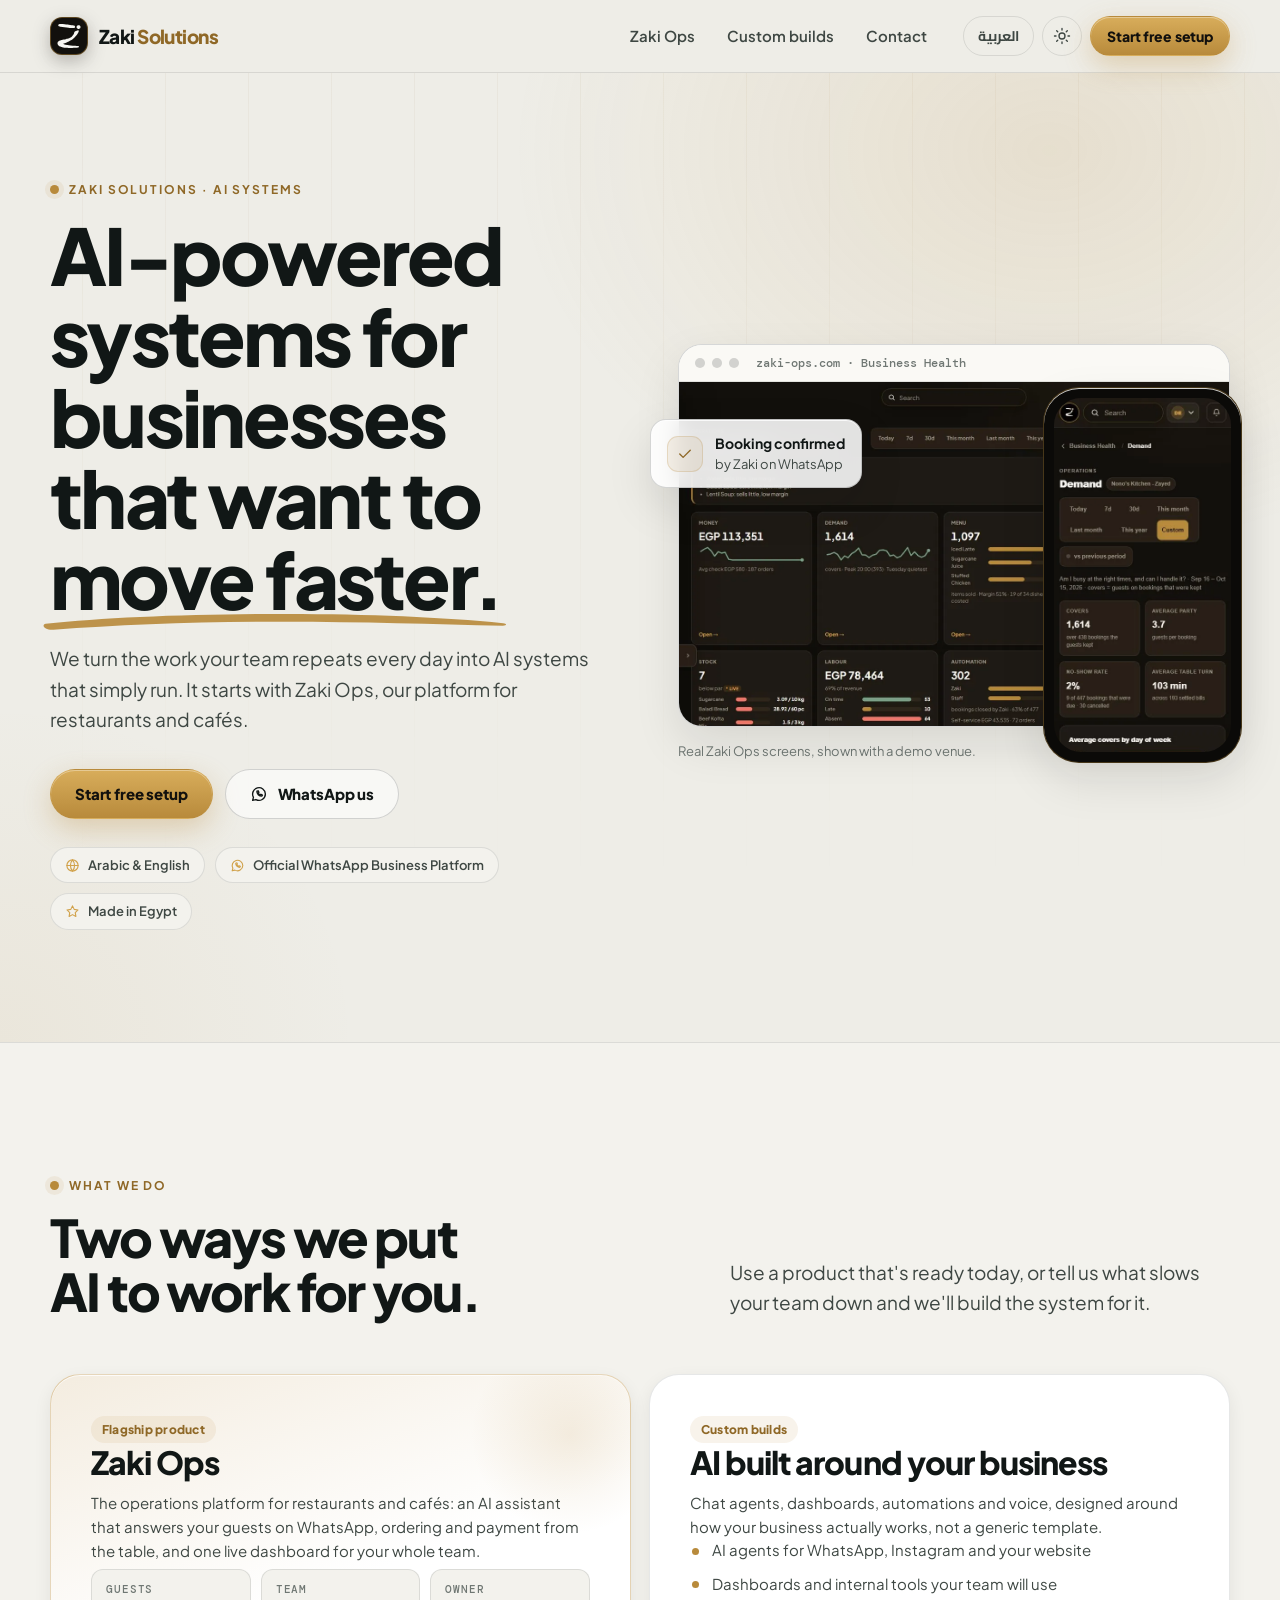
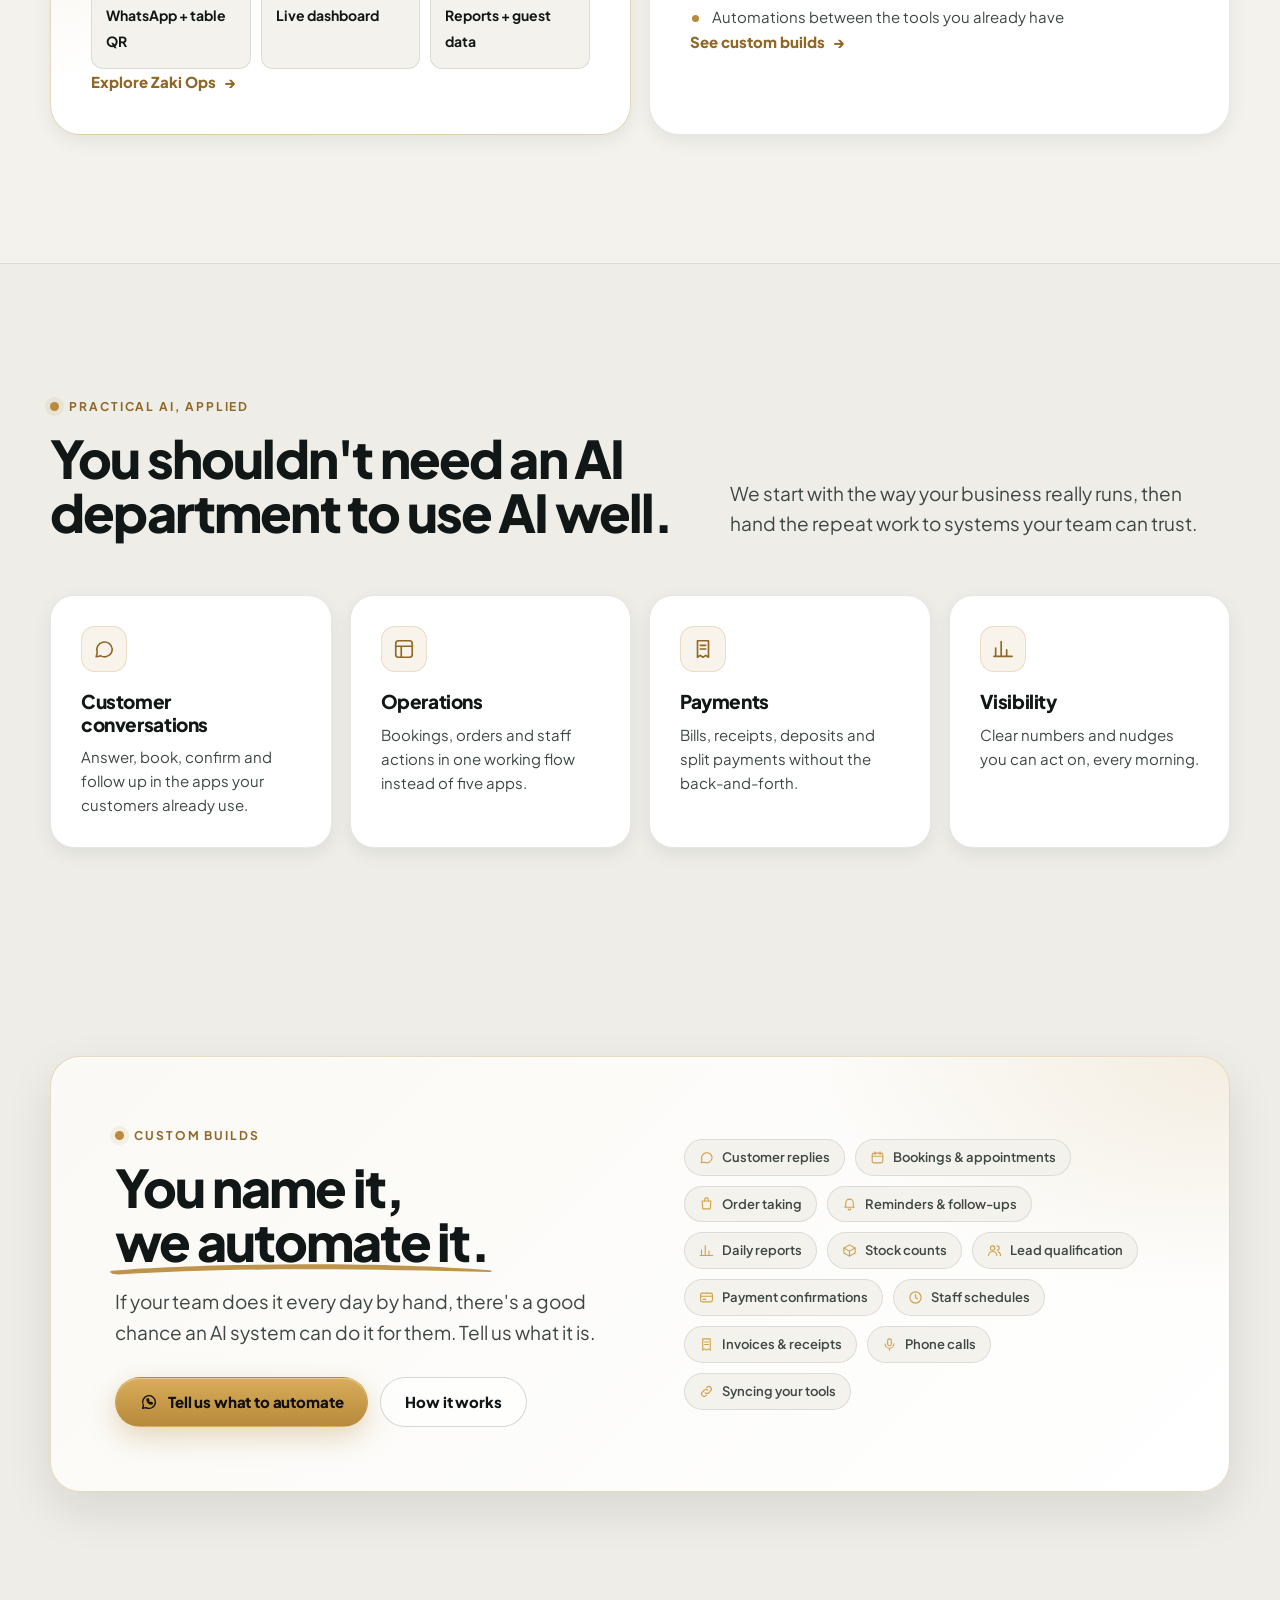
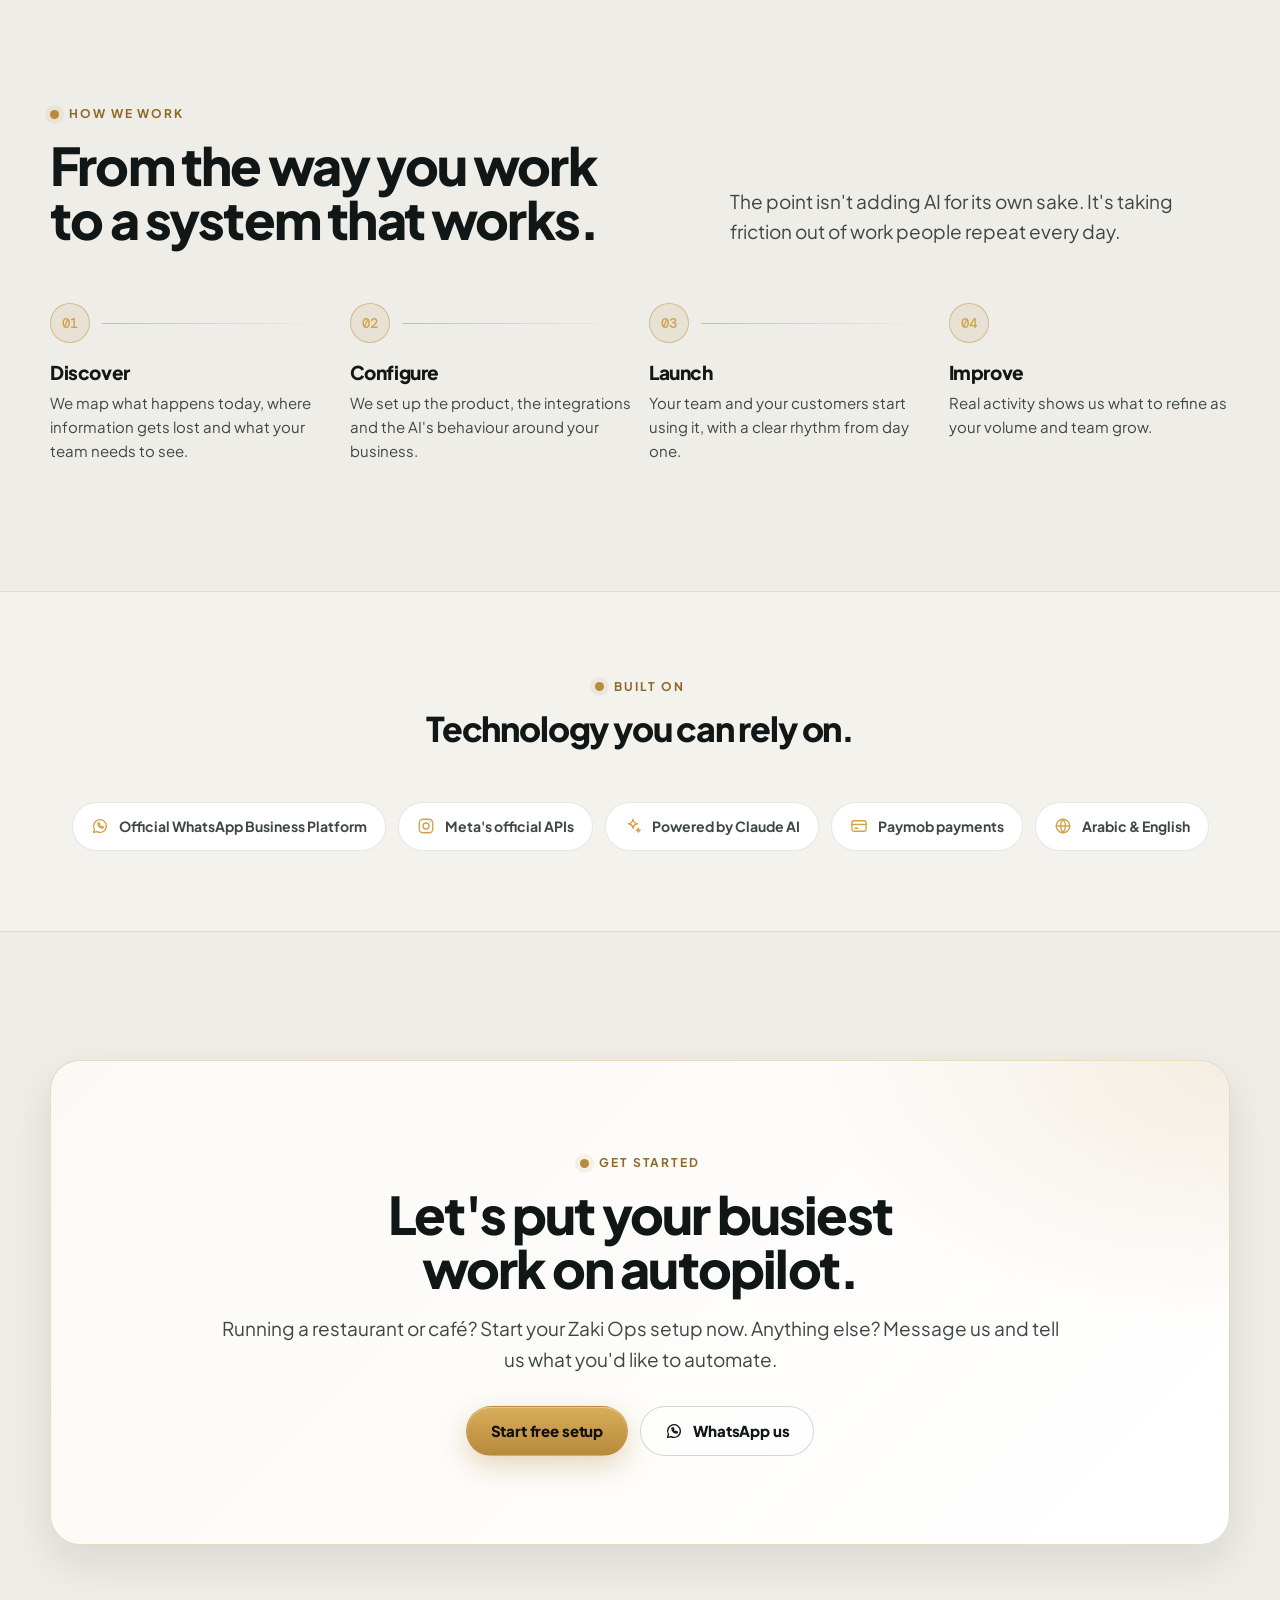
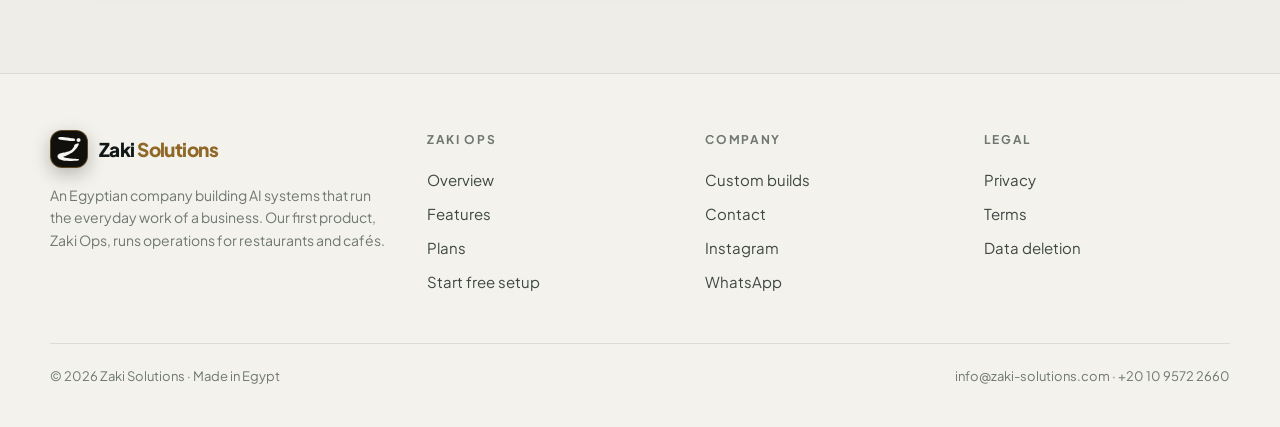
==== commit 6f4fe6b7: "Review fixes: allergen chat uses the app's exact reply; mobile theme button; JS-failure fallback; la" ====
--- a/index.html
+++ b/index.html
@@ -5,7 +5,7 @@
 <meta name="viewport" content="width=device-width, initial-scale=1">
 <title>Zaki Solutions · AI systems for businesses</title>
 <meta name="description" content="Zaki Solutions is an Egyptian company building AI systems for businesses: Zaki Ops for restaurants and cafés, and custom automation for everyone else.">
-<script>(function(){var r=document.documentElement,g=function(k){try{return localStorage.getItem(k)}catch(e){return null}};var q=(location.search.match(/[?&]lang=(en|ar)/)||[])[1];if(q){try{localStorage.setItem('zs-lang',q)}catch(e){}}var n=((navigator.languages&&navigator.languages[0])||navigator.language||'en').toLowerCase();var l=q||g('zs-lang')||(n.indexOf('ar')===0?'ar':'en');r.lang=l;r.dir=l==='ar'?'rtl':'ltr';var t=g('zs-theme')||(window.matchMedia&&matchMedia('(prefers-color-scheme: light)').matches?'light':'dark');r.setAttribute('data-theme',t);r.className+=' js';})();</script>
+<script>(function(){var r=document.documentElement,g=function(k){try{return localStorage.getItem(k)}catch(e){return null}};var q=(location.search.match(/[?&]lang=(en|ar)/)||[])[1];if(q){try{localStorage.setItem('zs-lang',q)}catch(e){}}var n=((navigator.languages&&navigator.languages[0])||navigator.language||'en').toLowerCase();var l=q||g('zs-lang')||(n.indexOf('ar')===0?'ar':'en');r.lang=l;r.dir=l==='ar'?'rtl':'ltr';var t=g('zs-theme')||(window.matchMedia&&matchMedia('(prefers-color-scheme: light)').matches?'light':'dark');r.setAttribute('data-theme',t);r.className+=' js';setTimeout(function(){if(!window.zsReady)r.classList.remove('js')},2500);})();</script>
 <link rel="canonical" href="https://zaki-solutions.com/">
 <meta name="theme-color" content="#12100d">
 <meta property="og:type" content="website">
@@ -31,7 +31,7 @@
     <a class="brand" href="/" aria-label="Zaki Solutions"><span class="brand-mark"><svg viewBox="0 0 95.8 100.0" aria-hidden="true"><path fill="currentColor" d="M57.46 99.92C62.49 99.80 71.70 99.36 75.79 99.12C79.88 98.88 80.23 98.71 81.98 98.47C83.73 98.23 85.19 97.96 86.28 97.69C87.38 97.41 88.01 97.13 88.56 96.81C89.12 96.49 89.41 96.05 89.62 95.76C89.82 95.47 89.79 95.34 89.79 95.06C89.79 94.77 89.86 94.42 89.62 94.07C89.37 93.71 89.11 93.29 88.31 92.92C87.51 92.55 86.14 92.14 84.82 91.85C83.50 91.56 86.66 91.82 80.38 91.20C74.11 90.57 55.00 88.92 47.18 88.09C39.35 87.25 36.80 86.77 33.44 86.20C30.09 85.64 28.58 85.16 27.03 84.72C25.48 84.28 24.72 83.84 24.15 83.57C23.57 83.31 23.67 83.26 23.57 83.13C23.47 82.99 23.32 82.98 23.54 82.78C23.76 82.57 22.80 82.71 24.88 81.90C26.96 81.09 32.33 79.37 36.00 77.93C39.67 76.48 43.58 74.84 46.91 73.22C50.23 71.60 53.08 69.98 55.93 68.21C58.79 66.45 62.05 64.06 64.02 62.62C65.99 61.17 66.44 60.71 67.77 59.52C69.09 58.33 70.38 57.20 71.98 55.49C73.57 53.78 75.48 51.62 77.34 49.27C79.19 46.91 81.44 43.89 83.09 41.34C84.75 38.79 86.44 35.59 87.29 33.96C88.14 32.32 88.00 32.35 88.21 31.55C88.43 30.74 88.62 29.82 88.60 29.12C88.58 28.42 88.33 27.78 88.09 27.35C87.84 26.93 87.49 26.74 87.11 26.57C86.74 26.40 86.47 26.29 85.82 26.35C85.17 26.40 84.77 26.35 83.21 26.89C81.64 27.43 78.22 28.77 76.43 29.59C74.64 30.40 73.48 31.06 72.47 31.77C71.46 32.49 70.86 33.20 70.37 33.88C69.87 34.55 69.73 35.05 69.49 35.81C69.25 36.56 69.22 37.40 68.93 38.41C68.65 39.41 68.17 40.89 67.78 41.82C67.40 42.75 67.20 43.08 66.63 44.00C66.07 44.93 65.41 46.08 64.37 47.35C63.33 48.62 61.48 50.57 60.40 51.63C59.32 52.68 58.88 52.97 57.89 53.68C56.91 54.40 56.06 55.03 54.51 55.92C52.97 56.80 50.79 58.04 48.63 58.98C46.46 59.91 43.92 60.82 41.53 61.53C39.14 62.24 38.22 62.46 34.29 63.24C30.36 64.02 21.42 65.51 17.96 66.20C14.50 66.90 14.89 66.96 13.52 67.38C12.16 67.81 10.83 68.31 9.79 68.74C8.76 69.17 8.14 69.46 7.30 69.94C6.47 70.41 5.50 71.05 4.77 71.61C4.04 72.17 3.56 72.54 2.93 73.29C2.30 74.03 1.46 75.15 0.99 76.08C0.52 77.01 0.26 77.95 0.10 78.87C-0.07 79.78 -0.05 80.78 0.00 81.58C0.05 82.38 0.10 82.85 0.37 83.67C0.64 84.48 1.18 85.69 1.61 86.46C2.04 87.23 2.27 87.56 2.93 88.29C3.60 89.03 4.78 90.19 5.61 90.88C6.45 91.57 6.94 91.86 7.93 92.42C8.91 92.99 10.13 93.67 11.53 94.26C12.93 94.85 15.00 95.53 16.33 95.95C17.67 96.37 17.50 96.36 19.54 96.78C21.57 97.20 25.69 98.05 28.55 98.47C31.40 98.89 33.82 99.07 36.67 99.30C39.51 99.52 42.15 99.72 45.61 99.82C49.08 99.93 52.43 100.04 57.46 99.92ZM88.87 20.62C89.81 20.52 90.64 20.17 91.29 19.89C91.95 19.61 92.35 19.31 92.81 18.95C93.26 18.58 93.65 18.16 94.02 17.70C94.39 17.25 94.75 16.74 95.01 16.24C95.27 15.74 95.45 15.19 95.58 14.70C95.71 14.22 95.77 13.93 95.79 13.33C95.81 12.74 95.89 11.95 95.71 11.13C95.53 10.32 95.28 9.31 94.70 8.45C94.13 7.60 92.85 6.51 92.25 6.00C91.65 5.48 91.62 5.57 91.12 5.37C90.61 5.18 89.99 4.93 89.20 4.83C88.42 4.74 87.37 4.63 86.40 4.82C85.42 5.01 84.24 5.44 83.35 5.98C82.46 6.52 81.66 7.25 81.05 8.07C80.44 8.89 79.94 10.21 79.68 10.91C79.42 11.61 79.49 11.72 79.47 12.28C79.46 12.84 79.49 13.73 79.57 14.29C79.65 14.85 79.76 15.18 79.95 15.66C80.15 16.14 80.25 16.56 80.73 17.16C81.21 17.76 82.02 18.71 82.84 19.27C83.66 19.82 84.66 20.25 85.66 20.48C86.67 20.70 87.93 20.72 88.87 20.62ZM67.11 16.76C68.60 16.70 68.77 16.54 69.47 16.32C70.18 16.09 70.83 15.75 71.36 15.39C71.88 15.03 72.28 14.65 72.60 14.18C72.92 13.71 73.19 13.23 73.29 12.58C73.38 11.94 73.33 10.93 73.19 10.32C73.05 9.71 72.84 9.41 72.46 8.95C72.07 8.49 71.54 7.97 70.86 7.56C70.19 7.15 69.56 6.84 68.41 6.51C67.25 6.17 66.60 6.00 63.92 5.55C61.24 5.10 57.92 4.54 52.33 3.81C46.74 3.09 36.62 1.83 30.38 1.20C24.15 0.56 18.41 0.15 14.91 0.00C11.42 -0.15 10.75 0.14 9.41 0.29C8.07 0.44 7.63 0.62 6.86 0.89C6.08 1.17 5.30 1.53 4.75 1.95C4.21 2.36 3.85 2.89 3.57 3.40C3.30 3.90 3.13 4.39 3.11 4.98C3.09 5.56 3.21 6.35 3.44 6.91C3.68 7.46 4.07 7.88 4.51 8.29C4.95 8.70 5.39 9.03 6.08 9.36C6.77 9.70 7.38 9.98 8.64 10.30C9.90 10.62 7.45 10.47 13.64 11.28C19.82 12.08 37.94 14.22 45.76 15.12C53.57 16.02 56.97 16.39 60.53 16.67C64.09 16.94 65.62 16.82 67.11 16.76Z"/></svg></span><span>Zaki <b>Solutions</b></span></a>
     <nav class="nav" aria-label="Main"><a href="/zaki-ops">Zaki Ops</a><a href="/solutions"><span lang="en">Custom builds</span><span lang="ar">حلول مخصّصة</span></a><a href="/contact"><span lang="en">Contact</span><span lang="ar">تواصل معنا</span></a></nav>
     <div class="header-tools">
-      <button class="icon-btn lang-btn" type="button" data-lang-toggle aria-label="Switch language"><span lang="en" class="ar-font">العربية</span><span lang="ar">English</span></button>
+      <button class="icon-btn lang-btn" type="button" data-lang-toggle><span lang="en" class="ar-font">العربية</span><span lang="ar">English</span></button>
       <button class="icon-btn theme-btn" type="button" data-theme-toggle aria-label="Switch light or dark theme"><svg class="i-moon" viewBox="0 0 24 24" fill="none" stroke="currentColor" stroke-width="1.8" stroke-linecap="round" stroke-linejoin="round" aria-hidden="true"><path d="M20 14.5A8 8 0 0 1 9.5 4 8 8 0 1 0 20 14.5Z"/></svg><svg class="i-sun" viewBox="0 0 24 24" fill="none" stroke="currentColor" stroke-width="1.8" stroke-linecap="round" stroke-linejoin="round" aria-hidden="true"><circle cx="12" cy="12" r="4"/><path d="M12 2v2M12 20v2M4.9 4.9l1.4 1.4M17.7 17.7l1.4 1.4M2 12h2M20 12h2M4.9 19.1l1.4-1.4M17.7 6.3l1.4-1.4"/></svg></button>
       <a class="btn btn-primary btn-sm" data-cta="signup" href="https://zaki-ops.com/signup"><span lang="en">Start free setup</span><span lang="ar">ابدأ الإعداد مجاناً</span></a>
       <button class="icon-btn menu-btn" type="button" data-menu-toggle aria-expanded="false" aria-controls="mobile-nav" aria-label="Menu"><svg viewBox="0 0 24 24" fill="none" stroke="currentColor" stroke-width="1.8" stroke-linecap="round" stroke-linejoin="round" aria-hidden="true"><path d="M4 7h16M4 12h16M4 17h16"/></svg></button>
@@ -40,7 +40,7 @@
   <div class="mobile-nav" id="mobile-nav">
     <div class="wrap">
       <a href="/zaki-ops">Zaki Ops</a><a href="/solutions"><span lang="en">Custom builds</span><span lang="ar">حلول مخصّصة</span></a><a href="/contact"><span lang="en">Contact</span><span lang="ar">تواصل معنا</span></a>
-      <a href="#" data-theme-toggle role="button"><span lang="en">Light / dark theme</span><span lang="ar">الوضع الفاتح / الداكن</span></a>
+      <button type="button" class="mobile-nav-btn" data-theme-toggle><span lang="en">Light / dark theme</span><span lang="ar">الوضع الفاتح / الداكن</span></button>
       <div class="btn-row">
         <a class="btn btn-primary" data-cta="signup" href="https://zaki-ops.com/signup"><span lang="en">Start free setup</span><span lang="ar">ابدأ الإعداد مجاناً</span></a>
         <a class="btn btn-ghost" data-cta="whatsapp" href="https://wa.me/201095722660"><svg viewBox="0 0 24 24" fill="none" stroke="currentColor" stroke-width="1.8" stroke-linecap="round" stroke-linejoin="round" aria-hidden="true"><path d="M20.5 12a8.5 8.5 0 0 1-12.6 7.4L3.5 20.5l1.1-4.2A8.5 8.5 0 1 1 20.5 12Z"/><path d="M9.2 8.3c-.2 3.6 2.8 6.6 6.5 6.6l.9-1.5-2-1-1 .9a5 5 0 0 1-2.6-2.6l.9-1-1-2Z"/></svg><span lang="en">WhatsApp us</span><span lang="ar">كلّمنا واتساب</span></a>
--- a/assets/site.css
+++ b/assets/site.css
@@ -0,0 +1,446 @@
+/* Zaki Solutions website. Tokens follow the Zaki Ops app (static/css/dashboard.css):
+   ink + brass, one accent per screen, shapes taken from the Z mark (capsule, dot, swoosh). */
+
+:root {
+  --bg: #12100d;
+  --bg-subtle: #191610;
+  --surface: #1f1a13;
+  --raised: #282016;
+  --soft: #30261a;
+  --text: #f7f6f2;
+  --text-2: #cbc5b8;
+  --muted: #9d9485;
+  --line: rgba(247, 246, 242, .11);
+  --line-strong: rgba(247, 246, 242, .18);
+  --brass: #b88a3b;
+  --brass-strong: #d1a24b;
+  --brass-deep: #8f6827;
+  --gold: #d8ad5b;
+  --brass-wash: rgba(184, 138, 59, .13);
+  --sage: #78a184;
+  --on-brass: #12100d;
+  --shadow: 0 1px 0 rgba(255, 255, 255, .045) inset, 0 20px 55px rgba(0, 0, 0, .28);
+  --shadow-sm: 0 1px 0 rgba(255, 255, 255, .04) inset, 0 8px 24px rgba(0, 0, 0, .22);
+  --glow: rgba(184, 138, 59, .16);
+  --stripe: rgba(184, 138, 59, .045);
+  --header: rgba(18, 16, 13, .78);
+  --r-sm: 12px;
+  --r: 18px;
+  --r-lg: 24px;
+  --r-xl: 30px;
+  --ease: cubic-bezier(.22, 1, .36, 1);
+  --font: "Plus Jakarta Sans", system-ui, -apple-system, "Segoe UI", sans-serif;
+  --font-ar: "Cairo", "Plus Jakarta Sans", system-ui, sans-serif;
+  --mono: "DM Mono", ui-monospace, "SFMono-Regular", Menlo, monospace;
+  --wrap: 1180px;
+  --gutter: 20px;
+  color-scheme: dark;
+}
+
+:root[data-theme="light"] {
+  --bg: #eeede7;
+  --bg-subtle: #f3f2ed;
+  --surface: #ffffff;
+  --raised: #faf9f5;
+  --soft: #f0efe9;
+  --text: #111716;
+  --text-2: #3e4743;
+  --muted: #6f7773;
+  --line: rgba(17, 23, 22, .10);
+  --line-strong: rgba(17, 23, 22, .17);
+  --brass-wash: rgba(184, 138, 59, .10);
+  --sage: #4f6f5a;
+  --shadow: 0 1px 0 rgba(255, 255, 255, .8) inset, 0 18px 46px rgba(17, 23, 22, .10);
+  --shadow-sm: 0 1px 0 rgba(255, 255, 255, .8) inset, 0 6px 18px rgba(17, 23, 22, .07);
+  --glow: rgba(184, 138, 59, .14);
+  --stripe: rgba(143, 104, 39, .05);
+  --header: rgba(238, 237, 231, .82);
+  color-scheme: light;
+}
+
+*, *::before, *::after { box-sizing: border-box; }
+html { -webkit-text-size-adjust: 100%; scroll-behavior: smooth; }
+body {
+  margin: 0;
+  background: var(--bg);
+  color: var(--text);
+  font: 400 16px/1.6 var(--font);
+  -webkit-font-smoothing: antialiased;
+  overflow-x: hidden;
+}
+html[lang="ar"] body { font-family: var(--font-ar); }
+img, svg { display: block; max-width: 100%; }
+img { height: auto; }
+a { color: inherit; text-decoration: none; }
+button { font: inherit; color: inherit; }
+::selection { background: var(--brass); color: var(--on-brass); }
+:focus-visible { outline: 2px solid var(--gold); outline-offset: 3px; border-radius: 6px; }
+
+/* One page, two languages: every bilingual piece is a pair of lang="en" / lang="ar" siblings. */
+html[lang="en"] body [lang="ar"], html[lang="ar"] body [lang="en"] { display: none !important; }
+
+.wrap { width: min(100% - 2 * var(--gutter), var(--wrap)); margin-inline: auto; }
+.skip { position: absolute; inset-inline-start: 12px; top: -60px; z-index: 50; padding: 10px 16px; border-radius: 999px; background: var(--brass); color: var(--on-brass); font-weight: 800; }
+.skip:focus { top: 12px; }
+
+/* ---------- type ---------- */
+h1, h2, h3 { margin: 0; color: var(--text); font-weight: 800; letter-spacing: -.035em; line-height: 1.04; text-wrap: balance; }
+h1 { font-size: clamp(40px, 6.4vw, 78px); }
+h2 { font-size: clamp(30px, 4.2vw, 52px); }
+h3 { font-size: 19px; letter-spacing: -.02em; line-height: 1.2; }
+html[lang="ar"] :is(h1, h2, h3) { letter-spacing: 0; line-height: 1.3; }
+html[lang="ar"] h1 { font-size: clamp(36px, 5.6vw, 66px); }
+p { margin: 0; }
+.lead { color: var(--text-2); font-size: clamp(17px, 1.6vw, 19px); line-height: 1.6; max-width: 60ch; }
+.muted { color: var(--muted); }
+.accent { color: var(--brass-strong); }
+:root[data-theme="light"] .accent { color: var(--brass-deep); }
+.mono { font-family: var(--mono); font-variant-numeric: tabular-nums; }
+
+/* Eyebrow: the mark's dot + an uppercase brass label. */
+.eyebrow { display: inline-flex; align-items: center; gap: 10px; margin: 0 0 18px; color: var(--brass-strong); font: 700 12px/1 var(--font); letter-spacing: .16em; text-transform: uppercase; }
+:root[data-theme="light"] .eyebrow { color: var(--brass-deep); }
+html[lang="ar"] .eyebrow { font-family: var(--font-ar); letter-spacing: 0; font-size: 14px; }
+.eyebrow::before { content: ""; width: 9px; height: 9px; border-radius: 50%; background: var(--brass); box-shadow: 0 0 0 5px var(--brass-wash); flex: none; }
+
+/* Swoosh: brush stroke under a key phrase, drawn from the mark's lower stroke. */
+.swoosh { position: relative; display: inline-block; white-space: nowrap; }
+.swoosh::after {
+  content: ""; position: absolute; inset-inline: -2%; bottom: -.16em; height: .3em;
+  background: var(--brass);
+  -webkit-mask: url("img/swoosh.svg") center / 100% 100% no-repeat;
+  mask: url("img/swoosh.svg") center / 100% 100% no-repeat;
+  opacity: .9;
+}
+html[lang="ar"] .swoosh::after { transform: scaleX(-1); bottom: -.05em; }
+
+/* ---------- buttons: capsules ---------- */
+.btn {
+  display: inline-flex; align-items: center; justify-content: center; gap: 10px;
+  min-height: 50px; padding: 12px 24px; border-radius: 999px; border: 1px solid transparent;
+  font-weight: 800; font-size: 15px; letter-spacing: -.01em; white-space: nowrap; cursor: pointer;
+  transition: transform 140ms var(--ease), box-shadow 220ms var(--ease), background 220ms var(--ease), border-color 220ms var(--ease);
+}
+.btn:active { transform: translateY(1px); }
+.btn svg { width: 18px; height: 18px; flex: none; }
+.btn-primary { background: linear-gradient(180deg, var(--gold), var(--brass)); color: var(--on-brass); box-shadow: 0 10px 28px rgba(184, 138, 59, .32), 0 1px 0 rgba(255, 255, 255, .35) inset; }
+.btn-primary:hover { box-shadow: 0 14px 36px rgba(184, 138, 59, .42), 0 1px 0 rgba(255, 255, 255, .35) inset; transform: translateY(-1px); }
+.btn-ghost { border-color: var(--line-strong); background: color-mix(in srgb, var(--surface) 60%, transparent); color: var(--text); }
+.btn-ghost:hover { border-color: var(--brass); background: var(--brass-wash); }
+.btn-sm { min-height: 40px; padding: 8px 16px; font-size: 14px; }
+.btn-row { display: flex; flex-wrap: wrap; gap: 12px; align-items: center; }
+.link-arrow { display: inline-flex; align-items: center; gap: 8px; color: var(--brass-strong); font-weight: 800; font-size: 15px; }
+:root[data-theme="light"] .link-arrow { color: var(--brass-deep); }
+.link-arrow::after { content: "\2192"; transition: transform 220ms var(--ease); }
+html[lang="ar"] .link-arrow::after { content: "\2190"; }
+.link-arrow:hover::after { transform: translateX(4px); }
+html[lang="ar"] .link-arrow:hover::after { transform: translateX(-4px); }
+
+/* chips: small capsules */
+.chip { display: inline-flex; align-items: center; gap: 8px; padding: 7px 14px; border-radius: 999px; border: 1px solid var(--line); background: var(--bg-subtle); color: var(--text-2); font-size: 13px; font-weight: 600; }
+.chip svg { width: 15px; height: 15px; color: var(--brass-strong); }
+.chips { display: flex; flex-wrap: wrap; gap: 10px; }
+.tag { display: inline-flex; align-items: center; padding: 4px 11px; border-radius: 999px; background: var(--brass-wash); color: var(--brass-strong); font-size: 12px; font-weight: 800; letter-spacing: .02em; }
+:root[data-theme="light"] .tag { color: var(--brass-deep); }
+.tag-soon { background: var(--bg-subtle); color: var(--muted); border: 1px solid var(--line); }
+
+/* ---------- header ---------- */
+.site-header { position: sticky; top: 0; z-index: 40; background: var(--header); backdrop-filter: saturate(1.4) blur(18px); -webkit-backdrop-filter: saturate(1.4) blur(18px); border-bottom: 1px solid var(--line); }
+.site-header .wrap { display: flex; align-items: center; gap: 22px; min-height: 72px; }
+.brand { display: inline-flex; align-items: center; gap: 11px; font-weight: 800; font-size: 19px; letter-spacing: -.03em; white-space: nowrap; }
+.brand-mark { width: 38px; height: 38px; display: grid; place-items: center; border-radius: 12px; background: #12100d; border: 1px solid rgba(184, 138, 59, .45); box-shadow: 0 6px 18px rgba(0, 0, 0, .25); }
+.brand-mark svg { width: 24px; height: 24px; color: #f7f6f2; }
+.brand b { color: var(--brass-strong); font-weight: 800; }
+:root[data-theme="light"] .brand b { color: var(--brass-deep); }
+.nav { display: flex; align-items: center; gap: 4px; margin-inline-start: auto; }
+.nav a { padding: 9px 14px; border-radius: 999px; color: var(--text-2); font-weight: 600; font-size: 15px; transition: color 140ms, background 140ms; }
+.nav a:hover { color: var(--text); background: var(--bg-subtle); }
+.nav a[aria-current="page"] { color: var(--text); background: var(--brass-wash); }
+.header-tools { display: flex; align-items: center; gap: 8px; }
+.icon-btn { display: inline-grid; place-items: center; width: 40px; height: 40px; border-radius: 999px; border: 1px solid var(--line); background: transparent; cursor: pointer; color: var(--text-2); transition: border-color 140ms, color 140ms; }
+.icon-btn:hover { border-color: var(--brass); color: var(--text); }
+.icon-btn svg { width: 18px; height: 18px; }
+.lang-btn { width: auto; padding: 0 14px; font-weight: 700; font-size: 14px; }
+.lang-btn [lang="ar"] { font-family: var(--font-ar); }
+.theme-btn .i-sun { display: none; }
+:root[data-theme="light"] .theme-btn .i-sun { display: block; }
+:root[data-theme="light"] .theme-btn .i-moon { display: none; }
+.menu-btn { display: none; }
+.mobile-nav { display: none; }
+
+@media (max-width: 920px) {
+  .nav, .header-tools .btn { display: none; }
+  .menu-btn { display: inline-grid; }
+  .header-tools { margin-inline-start: auto; }
+  .mobile-nav { display: none; border-top: 1px solid var(--line); padding: 10px 0 18px; }
+  .mobile-nav.open { display: block; }
+  .mobile-nav a:not(.btn), .mobile-nav-btn { display: block; width: 100%; padding: 13px 4px; border: 0; border-bottom: 1px solid var(--line); background: none; color: inherit; font: inherit; font-weight: 700; font-size: 17px; text-align: start; cursor: pointer; }
+  .mobile-nav .btn-row { margin-top: 16px; }
+  .mobile-nav .btn { flex: 1 1 100%; }
+}
+
+/* ---------- sections ---------- */
+section { position: relative; }
+.section { padding: clamp(72px, 10vw, 128px) 0; }
+.section-tight { padding: clamp(48px, 7vw, 80px) 0; }
+.section-alt { background: var(--bg-subtle); border-block: 1px solid var(--line); }
+.section-head { display: grid; grid-template-columns: minmax(0, 1.25fr) minmax(0, 1fr); gap: 28px 56px; align-items: end; margin-bottom: clamp(36px, 5vw, 56px); }
+.section-head .lead { justify-self: end; }
+.section-head.center { grid-template-columns: 1fr; justify-items: center; text-align: center; }
+.section-head.center .lead { justify-self: center; }
+@media (max-width: 820px) { .section-head { grid-template-columns: 1fr; } .section-head .lead { justify-self: start; } }
+
+/* hero: brass glow + faint pinstripes */
+.hero { position: relative; overflow: hidden; padding: clamp(56px, 8vw, 104px) 0 clamp(64px, 9vw, 112px); isolation: isolate; }
+.hero::before { content: ""; position: absolute; inset: 0; z-index: -2; background: radial-gradient(60% 60% at 82% 8%, var(--glow), transparent 70%), radial-gradient(40% 50% at 0% 100%, rgba(184, 138, 59, .07), transparent 70%); }
+.hero::after { content: ""; position: absolute; inset: 0; z-index: -1; background: repeating-linear-gradient(90deg, transparent 0 82px, var(--stripe) 82px 83px); -webkit-mask: linear-gradient(180deg, #000, transparent 85%); mask: linear-gradient(180deg, #000, transparent 85%); }
+.hero-grid { display: grid; grid-template-columns: minmax(0, 1.02fr) minmax(0, 1fr); gap: clamp(36px, 5vw, 72px); align-items: center; }
+.hero .lead { margin: 24px 0 34px; }
+.hero-note { margin-top: 22px; color: var(--muted); font-size: 14px; }
+@media (max-width: 980px) { .hero-grid { grid-template-columns: 1fr; } }
+
+/* ---------- cards ---------- */
+.card { position: relative; background: var(--surface); border: 1px solid var(--line); border-radius: var(--r-lg); box-shadow: var(--shadow-sm); padding: clamp(22px, 2.6vw, 30px); }
+.card h3 { margin-bottom: 10px; }
+.card p { color: var(--text-2); font-size: 15px; line-height: 1.6; }
+a.card { display: block; transition: transform 220ms var(--ease), border-color 220ms var(--ease), box-shadow 220ms var(--ease); }
+a.card:hover { transform: translateY(-3px); border-color: rgba(184, 138, 59, .45); box-shadow: var(--shadow); }
+.icon { display: inline-grid; place-items: center; width: 46px; height: 46px; margin-bottom: 18px; border-radius: 14px; background: var(--brass-wash); color: var(--brass-strong); border: 1px solid rgba(184, 138, 59, .22); }
+:root[data-theme="light"] .icon { color: var(--brass-deep); }
+.icon svg { width: 22px; height: 22px; }
+.grid-2 { display: grid; grid-template-columns: repeat(2, minmax(0, 1fr)); gap: 18px; }
+.grid-3 { display: grid; grid-template-columns: repeat(3, minmax(0, 1fr)); gap: 18px; }
+.grid-4 { display: grid; grid-template-columns: repeat(4, minmax(0, 1fr)); gap: 18px; }
+@media (max-width: 980px) { .grid-3, .grid-4 { grid-template-columns: repeat(2, minmax(0, 1fr)); } }
+@media (max-width: 640px) { .grid-2, .grid-3, .grid-4 { grid-template-columns: 1fr; } }
+
+/* Big "what we do" cards */
+.pillar { display: flex; flex-direction: column; gap: 18px; min-height: 100%; padding: clamp(26px, 3.4vw, 40px); border-radius: var(--r-xl); overflow: hidden; }
+.pillar h3 { font-size: clamp(24px, 2.6vw, 32px); letter-spacing: -.03em; }
+html[lang="ar"] .pillar h3 { letter-spacing: 0; }
+.pillar .list { margin-top: auto; }
+.pillar-featured { background: linear-gradient(160deg, color-mix(in srgb, var(--brass) 16%, var(--surface)), var(--surface) 55%); border-color: rgba(184, 138, 59, .35); }
+.pillar-featured::after { content: ""; position: absolute; inset-inline-end: -40px; top: -40px; width: 200px; height: 200px; border-radius: 50%; background: radial-gradient(var(--glow), transparent 70%); pointer-events: none; }
+
+/* dot lists */
+.list { display: grid; gap: 11px; margin: 0; padding: 0; list-style: none; }
+.list li { position: relative; padding-inline-start: 22px; color: var(--text-2); font-size: 15px; line-height: 1.5; }
+.list li::before { content: ""; position: absolute; inset-inline-start: 2px; top: .55em; width: 7px; height: 7px; border-radius: 50%; background: var(--brass); }
+.list b { color: var(--text); font-weight: 700; }
+
+/* numbered steps */
+.steps { display: grid; grid-template-columns: repeat(4, minmax(0, 1fr)); gap: 18px; counter-reset: step; }
+.steps.three { grid-template-columns: repeat(3, minmax(0, 1fr)); }
+.step { position: relative; padding-top: 58px; }
+.step::before { counter-increment: step; content: counter(step, decimal-leading-zero); position: absolute; top: 0; inset-inline-start: 0; display: grid; place-items: center; width: 40px; height: 40px; border-radius: 50%; border: 1px solid rgba(184, 138, 59, .45); color: var(--brass-strong); font: 500 14px/1 var(--mono); background: var(--brass-wash); }
+.step::after { content: ""; position: absolute; top: 20px; inset-inline-start: 52px; inset-inline-end: 8px; height: 1px; background: linear-gradient(90deg, rgba(184, 138, 59, .5), transparent); }
+html[lang="ar"] .step::after { background: linear-gradient(270deg, rgba(184, 138, 59, .5), transparent); }
+.step:last-child::after { display: none; }
+.step h3 { margin-bottom: 8px; }
+.step p { color: var(--text-2); font-size: 15px; }
+@media (max-width: 900px) { .steps, .steps.three { grid-template-columns: 1fr 1fr; } .step::after { display: none; } }
+@media (max-width: 560px) { .steps, .steps.three { grid-template-columns: 1fr; } }
+
+/* "you name it" strip */
+.band { position: relative; overflow: hidden; border-radius: var(--r-xl); padding: clamp(32px, 5vw, 64px); background: linear-gradient(135deg, var(--raised), var(--surface)); border: 1px solid rgba(184, 138, 59, .3); box-shadow: var(--shadow); }
+.band::before { content: ""; position: absolute; inset: 0; background: radial-gradient(50% 80% at 100% 0%, var(--glow), transparent 70%); pointer-events: none; }
+.band > * { position: relative; }
+.band h2 { max-width: 18ch; }
+.band .lead { margin: 18px 0 30px; }
+.band-grid { display: grid; grid-template-columns: minmax(0, 1.1fr) minmax(0, 1fr); gap: 40px; align-items: center; }
+@media (max-width: 900px) { .band-grid { grid-template-columns: 1fr; } }
+.marquee { display: flex; flex-wrap: wrap; gap: 10px; }
+
+/* ---------- product visuals ---------- */
+.shot { position: relative; border-radius: var(--r-lg); border: 1px solid var(--line-strong); background: var(--surface); box-shadow: var(--shadow); overflow: hidden; }
+.shot-bar { display: flex; align-items: center; gap: 7px; padding: 12px 16px; border-bottom: 1px solid var(--line); background: var(--raised); }
+.shot-bar i { width: 10px; height: 10px; border-radius: 50%; background: var(--line-strong); }
+.shot-bar > span { margin-inline-start: 10px; color: var(--muted); font: 500 12px/1 var(--mono); }
+.shot img { width: 100%; height: auto; }
+.shot-caption { margin-top: 14px; color: var(--muted); font-size: 13px; }
+.phone-shot { width: min(300px, 100%); border-radius: 36px; padding: 10px; background: #0b0a08; border: 1px solid rgba(184, 138, 59, .35); box-shadow: var(--shadow); }
+.phone-shot img { border-radius: 27px; width: 100%; }
+.duo { position: relative; }
+.duo .phone-shot { position: absolute; inset-inline-end: -12px; bottom: -36px; width: min(36%, 210px); }
+@media (max-width: 640px) { .duo .phone-shot { position: relative; inset: auto; margin: -60px auto 0; width: 62%; } }
+
+/* WhatsApp-style chat, drawn in HTML (no real numbers on the site) */
+.phone { width: min(340px, 100%); margin-inline: auto; border-radius: 40px; padding: 11px; background: #0b0a08; border: 1px solid rgba(184, 138, 59, .4); box-shadow: 0 40px 90px rgba(0, 0, 0, .45), 0 0 0 6px rgba(184, 138, 59, .06); }
+.phone-screen { border-radius: 30px; overflow: hidden; background: #0f1714; }
+.chat-top { display: flex; align-items: center; gap: 11px; padding: 16px 16px 13px; background: #1b2420; color: #eef2ee; }
+.chat-top .avatar { width: 38px; height: 38px; border-radius: 50%; background: #f7f6f2; display: grid; place-items: center; padding: 5px; }
+.chat-top b { display: block; font-size: 15px; }
+.chat-top small { color: #8fb89a; font-size: 12px; }
+.chat { display: flex; flex-direction: column; gap: 8px; padding: 16px 13px 18px; min-height: 380px; background: radial-gradient(circle at 20% 10%, rgba(184, 138, 59, .06), transparent 50%), #0f1714; }
+.msg { max-width: 82%; padding: 9px 12px 7px; border-radius: 14px; font-size: 14px; line-height: 1.45; color: #e9ede9; box-shadow: 0 1px 1px rgba(0, 0, 0, .25); }
+.msg time { display: block; margin-top: 3px; font: 500 10px/1 var(--mono); color: rgba(233, 237, 233, .55); text-align: end; }
+.msg.in { align-self: flex-start; background: #1f2b26; border-start-start-radius: 4px; }
+.msg.out { align-self: flex-end; background: #2f3b1f; background: linear-gradient(180deg, #3a3220, #2f2a1b); border: 1px solid rgba(184, 138, 59, .3); border-start-end-radius: 4px; }
+.msg.out b { color: var(--gold); }
+.msg-actions { display: flex; gap: 6px; margin-top: 8px; }
+.msg-actions > span { flex: 1; text-align: center; padding: 6px 8px; border-radius: 999px; border: 1px solid rgba(184, 138, 59, .45); color: var(--gold); font-size: 12px; font-weight: 700; }
+.typing { align-self: flex-start; display: inline-flex; gap: 4px; padding: 11px 13px; border-radius: 14px; background: #1f2b26; }
+.typing i { width: 6px; height: 6px; border-radius: 50%; background: #8f9c95; animation: blink 1.2s infinite; }
+.typing i:nth-child(2) { animation-delay: .2s; }
+.typing i:nth-child(3) { animation-delay: .4s; }
+@keyframes blink { 0%, 60%, 100% { opacity: .3; } 30% { opacity: 1; } }
+html[lang="ar"] .msg { font-family: var(--font-ar); }
+
+/* guest table app, drawn in HTML */
+.app-mock { padding: 18px 16px 16px; background: #15120e; color: #f1ede4; display: grid; gap: 12px; }
+.app-top { display: flex; justify-content: space-between; align-items: center; }
+.app-top small { display: block; color: #a39a8a; font-size: 12px; }
+.app-top b { font-size: 19px; }
+.app-pill { display: inline-flex; align-items: center; gap: 5px; padding: 6px 11px; border-radius: 999px; background: rgba(184, 138, 59, .16); color: var(--gold); font-size: 13px; font-weight: 700; }
+.app-pill svg { width: 15px; height: 15px; }
+.app-tabs, .seg, .app-pay { display: flex; gap: 6px; }
+.app-tabs > span, .seg > span, .app-pay > span { flex: 1; text-align: center; padding: 7px 6px; border-radius: 999px; border: 1px solid rgba(247, 246, 242, .12); color: #cbc5b8; font-size: 12px; font-weight: 600; }
+.app-tabs .on, .seg .on { background: var(--gold); border-color: var(--gold); color: #12100d; }
+.app-item { display: flex; justify-content: space-between; align-items: center; padding: 11px 12px; border-radius: 14px; background: #201b14; border: 1px solid rgba(247, 246, 242, .07); }
+.app-item b { display: block; font-size: 14px; }
+.app-item small { color: #8fb89a; font-size: 11px; }
+.qty { font: 500 13px/1 var(--mono); color: var(--gold); }
+.app-split { padding: 12px; border-radius: 14px; border: 1px dashed rgba(184, 138, 59, .4); display: grid; gap: 8px; }
+.app-split small { color: #a39a8a; font-size: 12px; }
+.app-cta { text-align: center; padding: 12px; border-radius: 999px; background: linear-gradient(135deg, var(--gold), var(--brass)); color: #12100d; font-weight: 800; font-size: 14px; }
+html[lang="ar"] .app-mock { font-family: var(--font-ar); }
+.ar-font { font-family: var(--font-ar); }
+
+/* floating stat cards around a visual */
+.float-wrap { position: relative; }
+.float { position: absolute; z-index: 2; display: flex; align-items: center; gap: 12px; padding: 12px 16px; border-radius: 16px; background: color-mix(in srgb, var(--surface) 88%, transparent); border: 1px solid var(--line-strong); box-shadow: var(--shadow); backdrop-filter: blur(12px); -webkit-backdrop-filter: blur(12px); font-size: 13px; color: var(--text-2); }
+.float b { display: block; color: var(--text); font-size: 14px; }
+.float .icon { width: 36px; height: 36px; margin: 0; border-radius: 11px; }
+.float .icon svg { width: 18px; height: 18px; }
+.float-a { inset-inline-start: -28px; top: 18%; }
+.float-b { inset-inline-end: -24px; bottom: 16%; }
+/* beside a chat phone: keep the phone at the inline end and both cards clear of the messages */
+.float-wrap > .phone { margin-inline: auto 0; }
+.float-wrap > .phone ~ .float-a { top: 12%; }
+.float-wrap > .phone ~ .float-b { inset-inline-end: auto; inset-inline-start: -12px; bottom: 14%; }
+@media (max-width: 980px) { .float-wrap > .phone { margin-inline: auto; } }
+@media (max-width: 640px) { .float { position: relative; inset: auto; margin: 12px auto 0; width: fit-content; } }
+
+/* product card on home: input -> control -> output */
+.flow { display: grid; grid-template-columns: repeat(3, minmax(0, 1fr)); gap: 10px; margin-top: 6px; }
+.flow div { padding: 14px; border-radius: var(--r-sm); background: var(--bg-subtle); border: 1px solid var(--line); }
+.flow small { display: block; color: var(--muted); font: 500 11px/1 var(--mono); letter-spacing: .08em; text-transform: uppercase; margin-bottom: 7px; }
+.flow b { font-size: 14px; }
+@media (max-width: 560px) { .flow { grid-template-columns: 1fr; } }
+
+/* night timeline */
+.timeline { position: relative; display: grid; gap: 0; margin: 0; padding: 0; list-style: none; }
+.timeline li { position: relative; display: grid; grid-template-columns: 74px minmax(0, 1fr) auto; gap: 18px; align-items: center; padding: 18px 20px; border-bottom: 1px solid var(--line); }
+.timeline li:last-child { border-bottom: 0; }
+.timeline time { color: var(--brass-strong); font: 500 14px/1 var(--mono); }
+:root[data-theme="light"] .timeline time { color: var(--brass-deep); }
+.timeline b { display: block; font-size: 15px; margin-bottom: 3px; }
+.timeline li > div > span { display: block; color: var(--muted); font-size: 14px; }
+.status { padding: 5px 11px; border-radius: 999px; font-size: 12px; font-weight: 700; color: var(--sage); border: 1px solid color-mix(in srgb, var(--sage) 45%, transparent); white-space: nowrap; }
+.status.brass { color: var(--brass-strong); border-color: rgba(184, 138, 59, .45); }
+:root[data-theme="light"] .status.brass { color: var(--brass-deep); }
+@media (max-width: 560px) { .timeline li { grid-template-columns: 56px minmax(0, 1fr); } .timeline .status { grid-column: 2; justify-self: start; } }
+
+/* feature groups */
+.feature-tabs { display: flex; flex-wrap: wrap; gap: 8px; margin-bottom: 26px; }
+.feature-tabs button { padding: 10px 18px; border-radius: 999px; border: 1px solid var(--line-strong); background: transparent; color: var(--text-2); font-weight: 700; cursor: pointer; transition: all 140ms var(--ease); }
+.feature-tabs button[aria-selected="true"] { background: linear-gradient(180deg, var(--gold), var(--brass)); color: var(--on-brass); border-color: transparent; }
+.feature-panel[hidden] { display: none; }
+.feature-panel .grid-3 { gap: 14px; }
+.feature { display: flex; gap: 16px; padding: 20px; border-radius: var(--r); background: var(--surface); border: 1px solid var(--line); }
+.feature .icon { flex: none; width: 42px; height: 42px; margin: 0; border-radius: 13px; }
+.feature b { display: block; margin-bottom: 4px; font-size: 15px; }
+.feature p { color: var(--text-2); font-size: 14px; line-height: 1.55; }
+
+/* part rows: copy + visual */
+.part { display: grid; grid-template-columns: minmax(0, 1fr) minmax(0, 1.1fr); gap: clamp(32px, 6vw, 88px); align-items: center; }
+.part + .part { margin-top: clamp(80px, 11vw, 140px); }
+.part.flip > :first-child { order: 2; }
+.part h2 { font-size: clamp(28px, 3.6vw, 44px); margin-bottom: 18px; }
+.part .lead { margin-bottom: 26px; }
+@media (max-width: 900px) { .part { grid-template-columns: 1fr; } .part.flip > :first-child { order: 0; } }
+
+/* plans */
+.plans { display: grid; grid-template-columns: repeat(3, minmax(0, 1fr)); gap: 18px; align-items: stretch; }
+.plan { display: flex; flex-direction: column; gap: 18px; padding: 30px; border-radius: var(--r-xl); background: var(--surface); border: 1px solid var(--line); box-shadow: var(--shadow-sm); }
+.plan h3 { font-size: 26px; }
+.plan .who { color: var(--muted); font-size: 14px; min-height: 2.8em; }
+.plan .list { flex: 1; align-content: start; }
+.plan .includes { color: var(--brass-strong); font-weight: 800; font-size: 14px; }
+:root[data-theme="light"] .plan .includes { color: var(--brass-deep); }
+.plan.featured { border-color: rgba(184, 138, 59, .55); background: linear-gradient(180deg, color-mix(in srgb, var(--brass) 12%, var(--surface)), var(--surface) 40%); box-shadow: var(--shadow); }
+.plan .btn { width: 100%; }
+.plans-note { margin-top: 22px; text-align: center; color: var(--muted); font-size: 14px; }
+@media (max-width: 980px) { .plans { grid-template-columns: 1fr; max-width: 560px; margin-inline: auto; } }
+
+/* industries */
+.industry { display: flex; align-items: center; gap: 14px; padding: 18px 20px; border-radius: var(--r); background: var(--surface); border: 1px solid var(--line); font-weight: 700; }
+.industry .icon { width: 40px; height: 40px; margin: 0; border-radius: 12px; }
+.industry .tag { margin-inline-start: auto; }
+.industry.soon { color: var(--muted); background: transparent; border-style: dashed; }
+.industry.soon .icon { background: var(--bg-subtle); color: var(--muted); border-color: var(--line); }
+
+/* badges */
+.badges { display: flex; flex-wrap: wrap; justify-content: center; gap: 12px; }
+.badge { display: inline-flex; align-items: center; gap: 10px; padding: 12px 18px; border-radius: 999px; border: 1px solid var(--line); background: var(--surface); color: var(--text-2); font-size: 14px; font-weight: 700; }
+.badge svg { width: 18px; height: 18px; color: var(--brass-strong); }
+
+/* FAQ */
+.faq { max-width: 860px; margin-inline: auto; display: grid; gap: 12px; }
+.faq details { border-radius: var(--r); border: 1px solid var(--line); background: var(--surface); }
+.faq summary { display: flex; align-items: center; justify-content: space-between; gap: 18px; padding: 20px 24px; cursor: pointer; list-style: none; font-weight: 700; font-size: 16px; }
+.faq summary::-webkit-details-marker { display: none; }
+.faq summary::after { content: ""; flex: none; width: 26px; height: 26px; border-radius: 50%; background: var(--brass-wash) center / 12px no-repeat; border: 1px solid rgba(184, 138, 59, .3); background-image: linear-gradient(var(--brass), var(--brass)), linear-gradient(var(--brass), var(--brass)); background-size: 11px 2px, 2px 11px; background-repeat: no-repeat; transition: transform 220ms var(--ease); }
+.faq details[open] summary::after { transform: rotate(45deg); }
+.faq details p { padding: 0 24px 22px; color: var(--text-2); font-size: 15px; }
+
+/* CTA band at page end */
+.cta { text-align: center; }
+.cta .band { padding: clamp(40px, 7vw, 88px) clamp(24px, 5vw, 64px); }
+.cta h2 { margin-inline: auto; max-width: 20ch; }
+.cta .lead { margin: 18px auto 32px; }
+.cta .btn-row { justify-content: center; }
+.cta .robot { width: 64px; margin: 0 auto 20px; }
+
+/* contact */
+.contact-card { display: flex; flex-direction: column; gap: 14px; }
+.contact-card .value { font-size: 19px; font-weight: 800; letter-spacing: -.01em; direction: ltr; unicode-bidi: isolate; }
+html[lang="ar"] .contact-card .value { text-align: right; }
+
+/* legal pages */
+.legal { padding: clamp(48px, 7vw, 88px) 0 96px; }
+.legal .wrap { max-width: 820px; }
+.legal h1 { font-size: clamp(34px, 5vw, 52px); margin-bottom: 10px; }
+.legal h2 { font-size: 22px; letter-spacing: -.02em; margin: 40px 0 12px; }
+.legal p, .legal li { color: var(--text-2); font-size: 16px; line-height: 1.75; }
+.legal p + p { margin-top: 12px; }
+.legal ul { padding-inline-start: 22px; }
+.legal a { color: var(--brass-strong); text-decoration: underline; text-underline-offset: 3px; }
+.legal .meta, .legal .updated { color: var(--muted); font-size: 14px; }
+.legal .card { margin-top: 24px; }
+
+/* 404 */
+.notfound { min-height: 70vh; display: grid; place-items: center; text-align: center; padding: 64px 0; }
+.notfound .robot { width: 120px; margin: 0 auto 28px; }
+
+/* ---------- footer ---------- */
+.site-footer { border-top: 1px solid var(--line); padding: 56px 0 40px; background: var(--bg-subtle); }
+.footer-grid { display: grid; grid-template-columns: minmax(0, 1.4fr) repeat(3, minmax(0, 1fr)); gap: 32px; }
+.footer-grid h4 { margin: 0 0 14px; color: var(--muted); font-size: 12px; font-weight: 700; letter-spacing: .14em; text-transform: uppercase; }
+html[lang="ar"] .footer-grid h4 { letter-spacing: 0; font-size: 14px; }
+.footer-grid a { display: block; padding: 5px 0; color: var(--text-2); font-size: 15px; }
+.footer-grid a:hover { color: var(--text); }
+.footer-grid .brand { display: inline-flex; padding: 0; color: var(--text); font-size: 19px; }
+.footer-grid .about { color: var(--muted); font-size: 14px; max-width: 34ch; margin-top: 16px; }
+.footer-base { display: flex; flex-wrap: wrap; justify-content: space-between; gap: 12px; margin-top: 44px; padding-top: 22px; border-top: 1px solid var(--line); color: var(--muted); font-size: 13px; }
+@media (max-width: 820px) { .footer-grid { grid-template-columns: 1fr 1fr; } .footer-grid > :first-child { grid-column: 1 / -1; } }
+
+/* reveal on scroll (content stays visible without JS) */
+.js .reveal { opacity: 0; transform: translateY(18px); transition: opacity 600ms var(--ease), transform 600ms var(--ease); }
+.js .reveal.in { opacity: 1; transform: none; }
+
+@media (prefers-reduced-motion: reduce) {
+  html { scroll-behavior: auto; }
+  *, *::before, *::after { animation: none !important; transition: none !important; }
+  .js .reveal { opacity: 1; transform: none; }
+}
